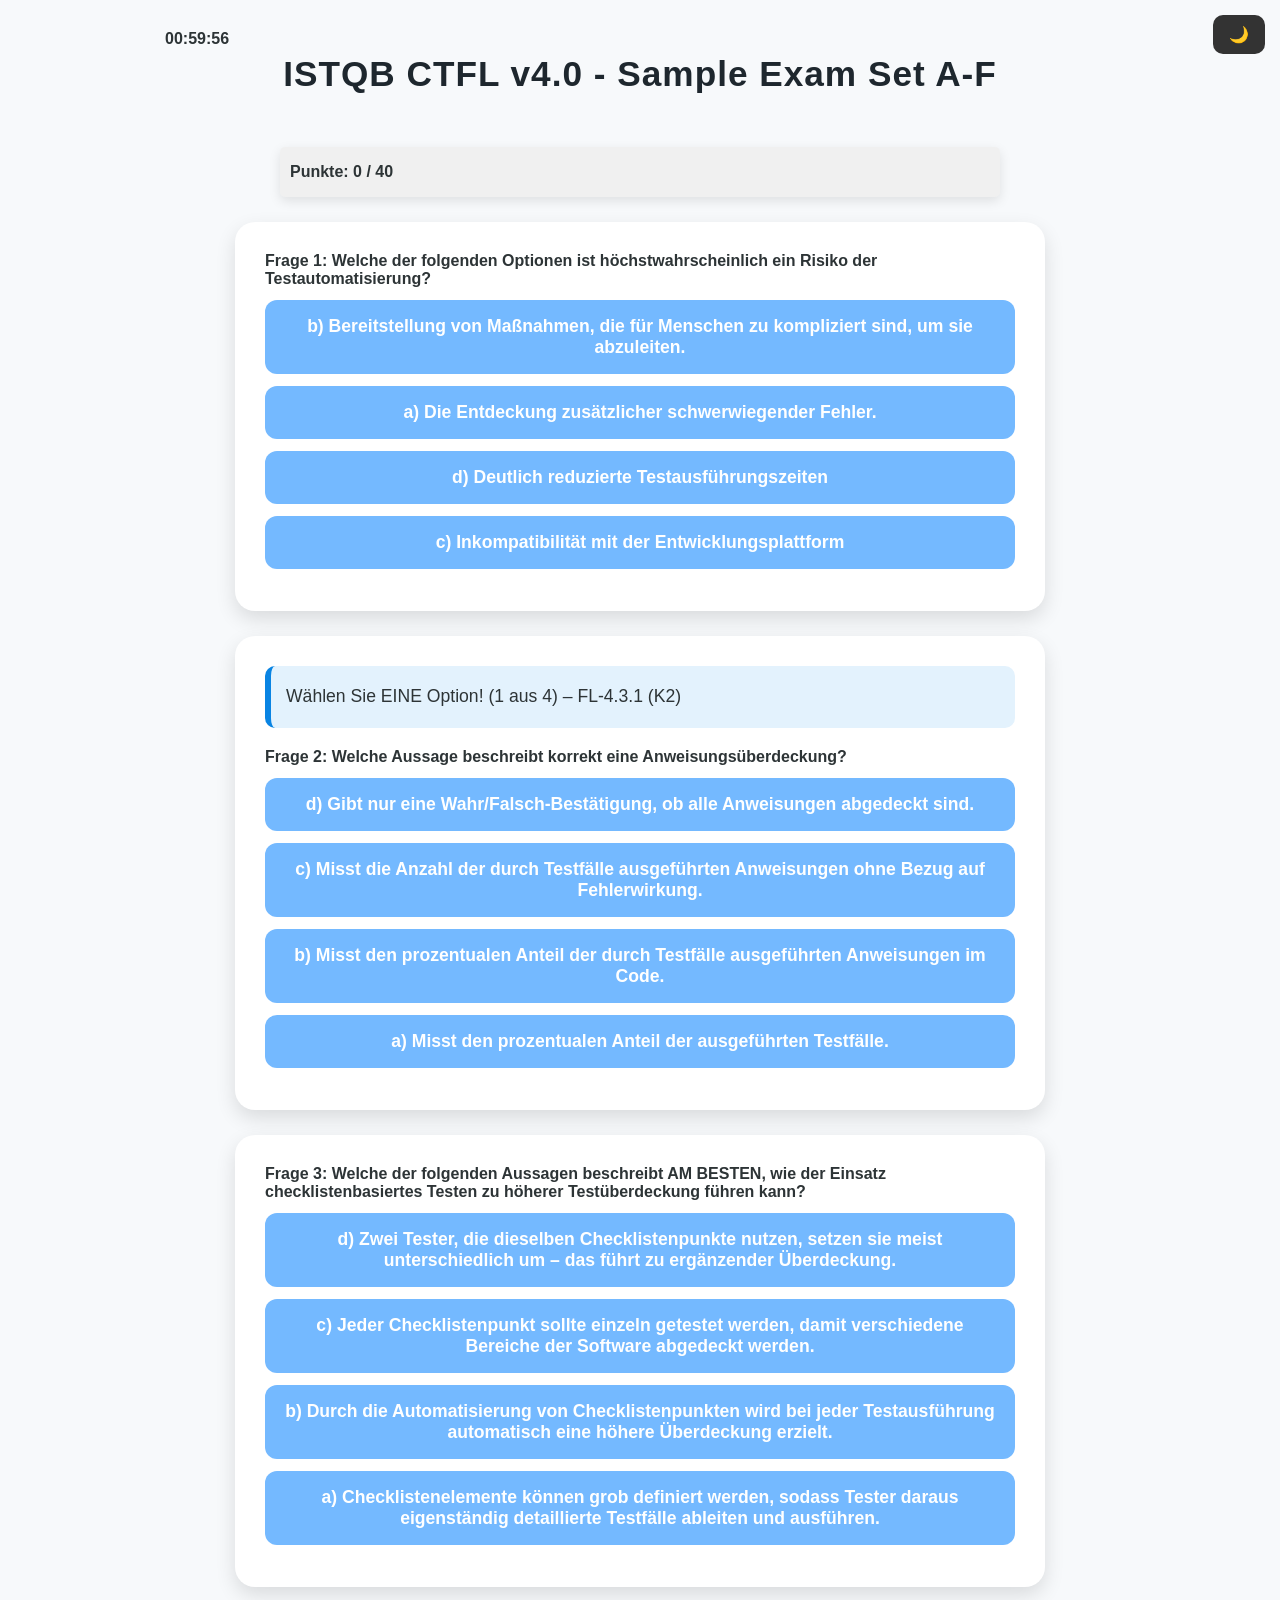
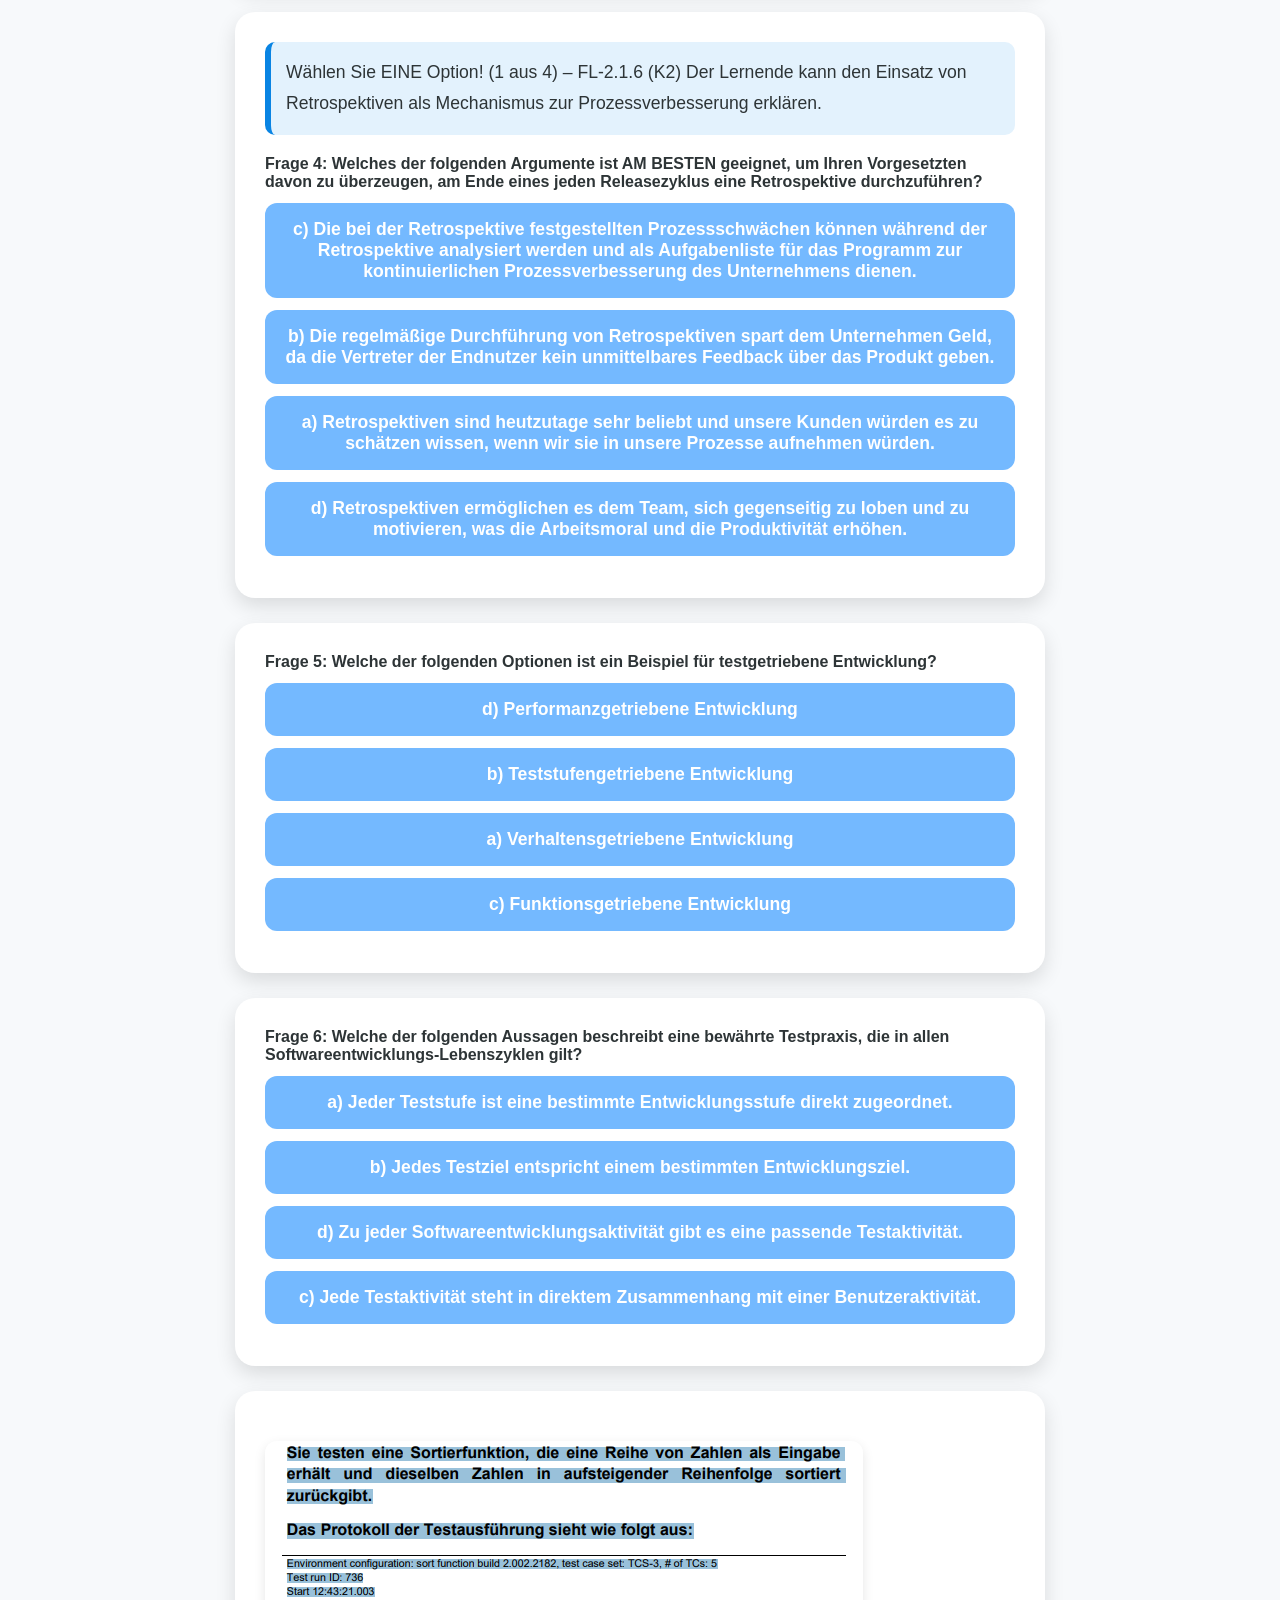
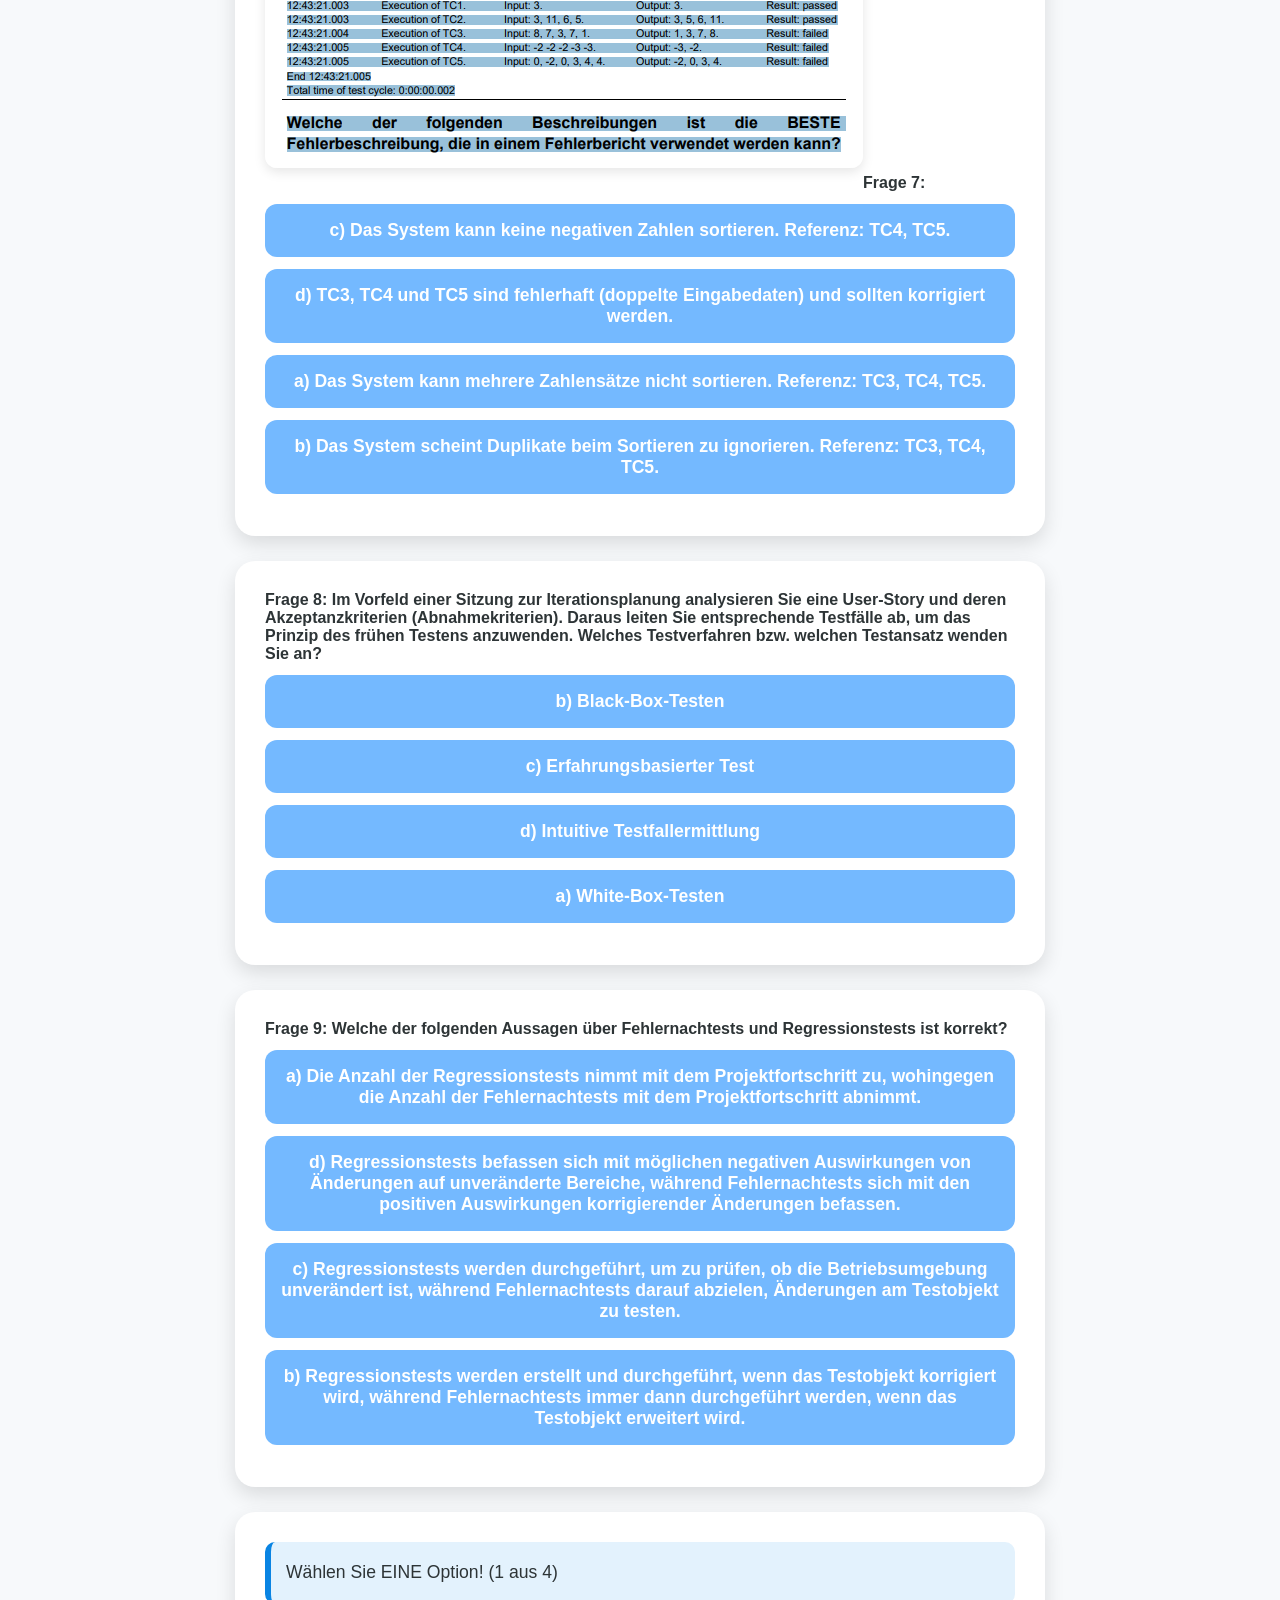
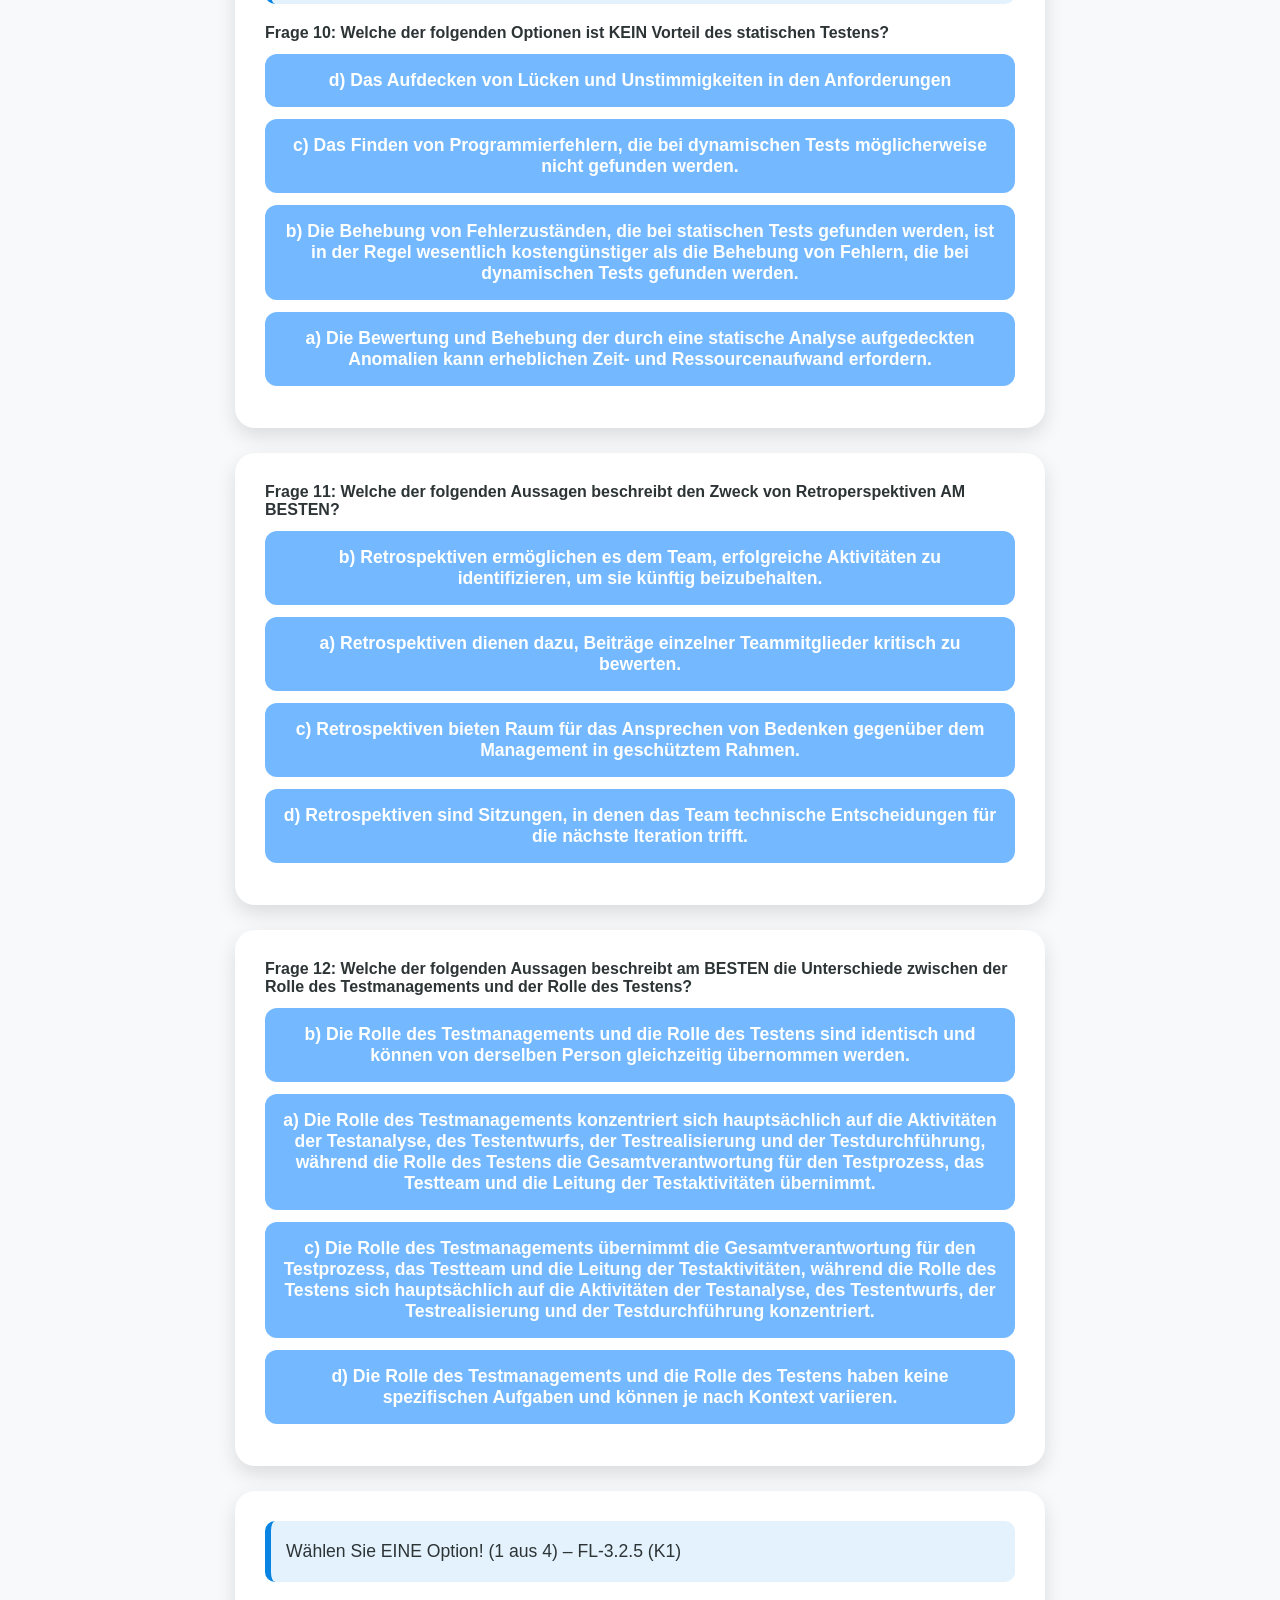
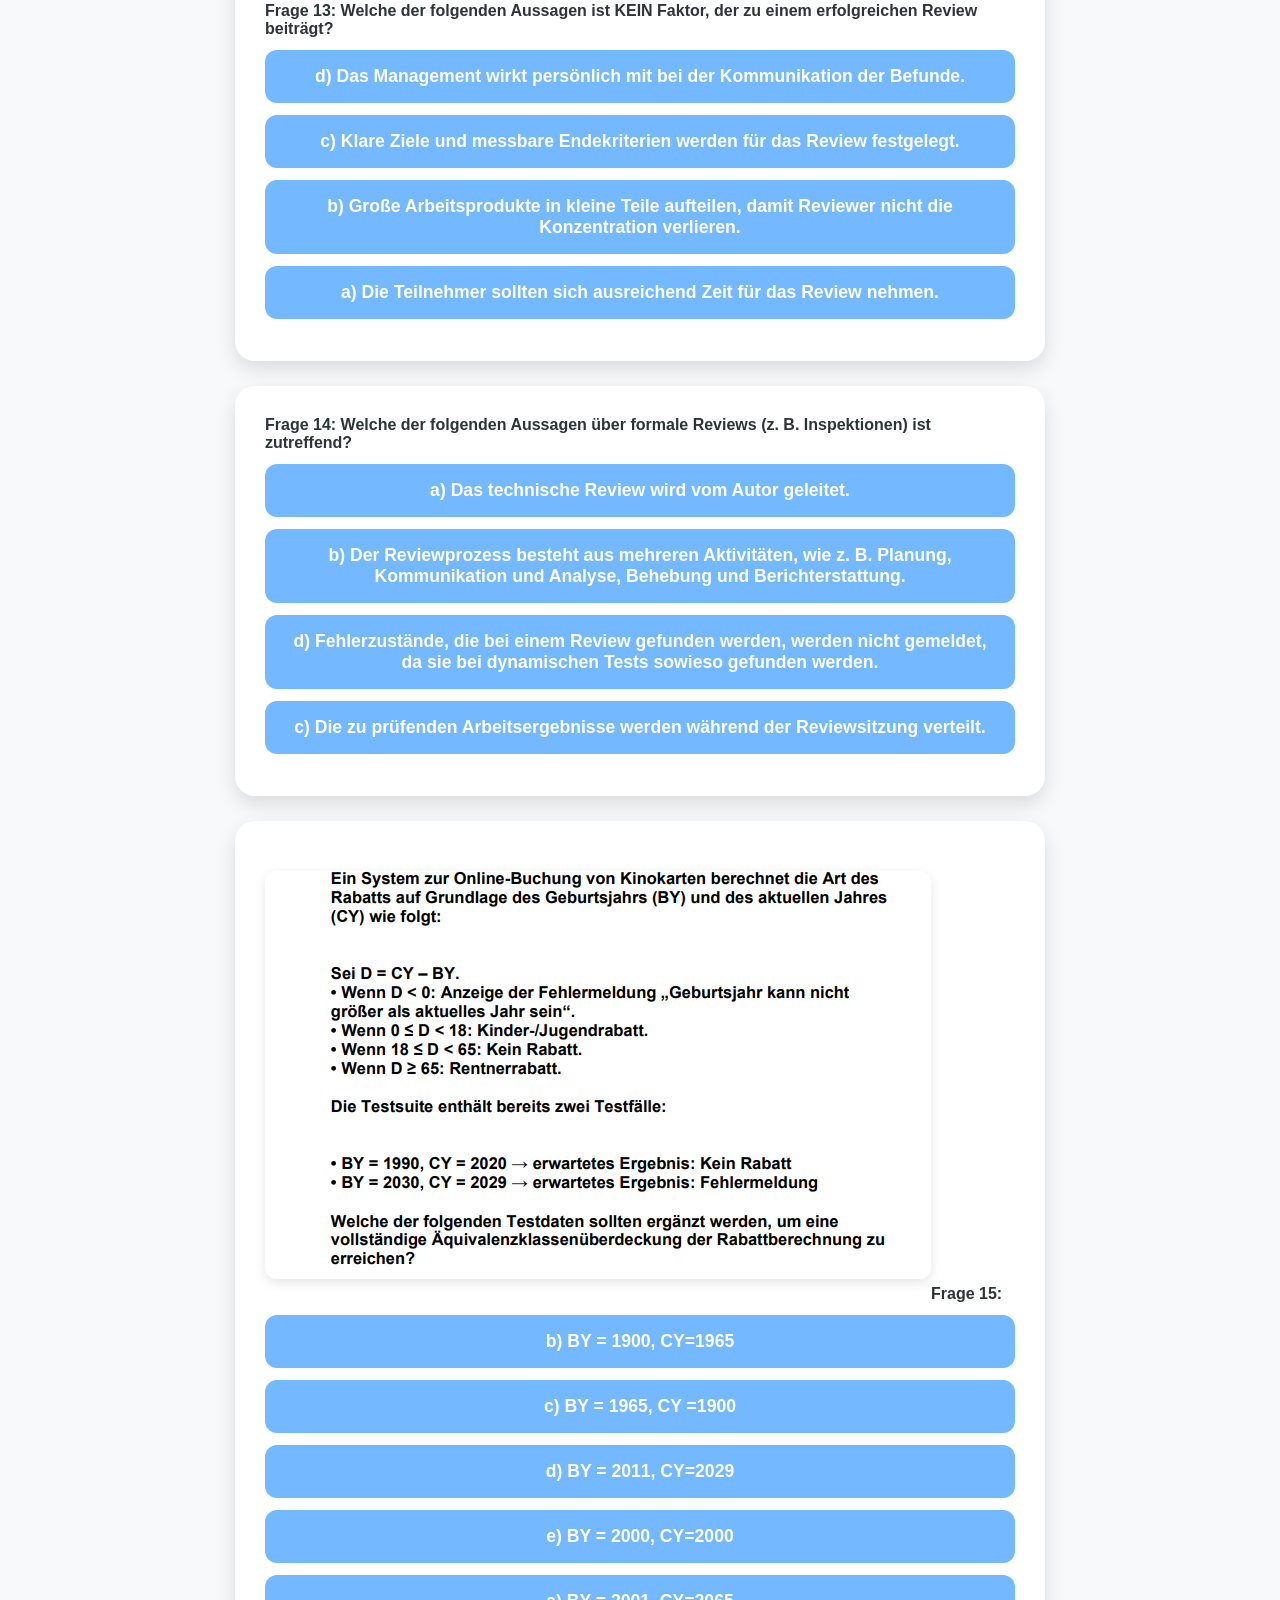
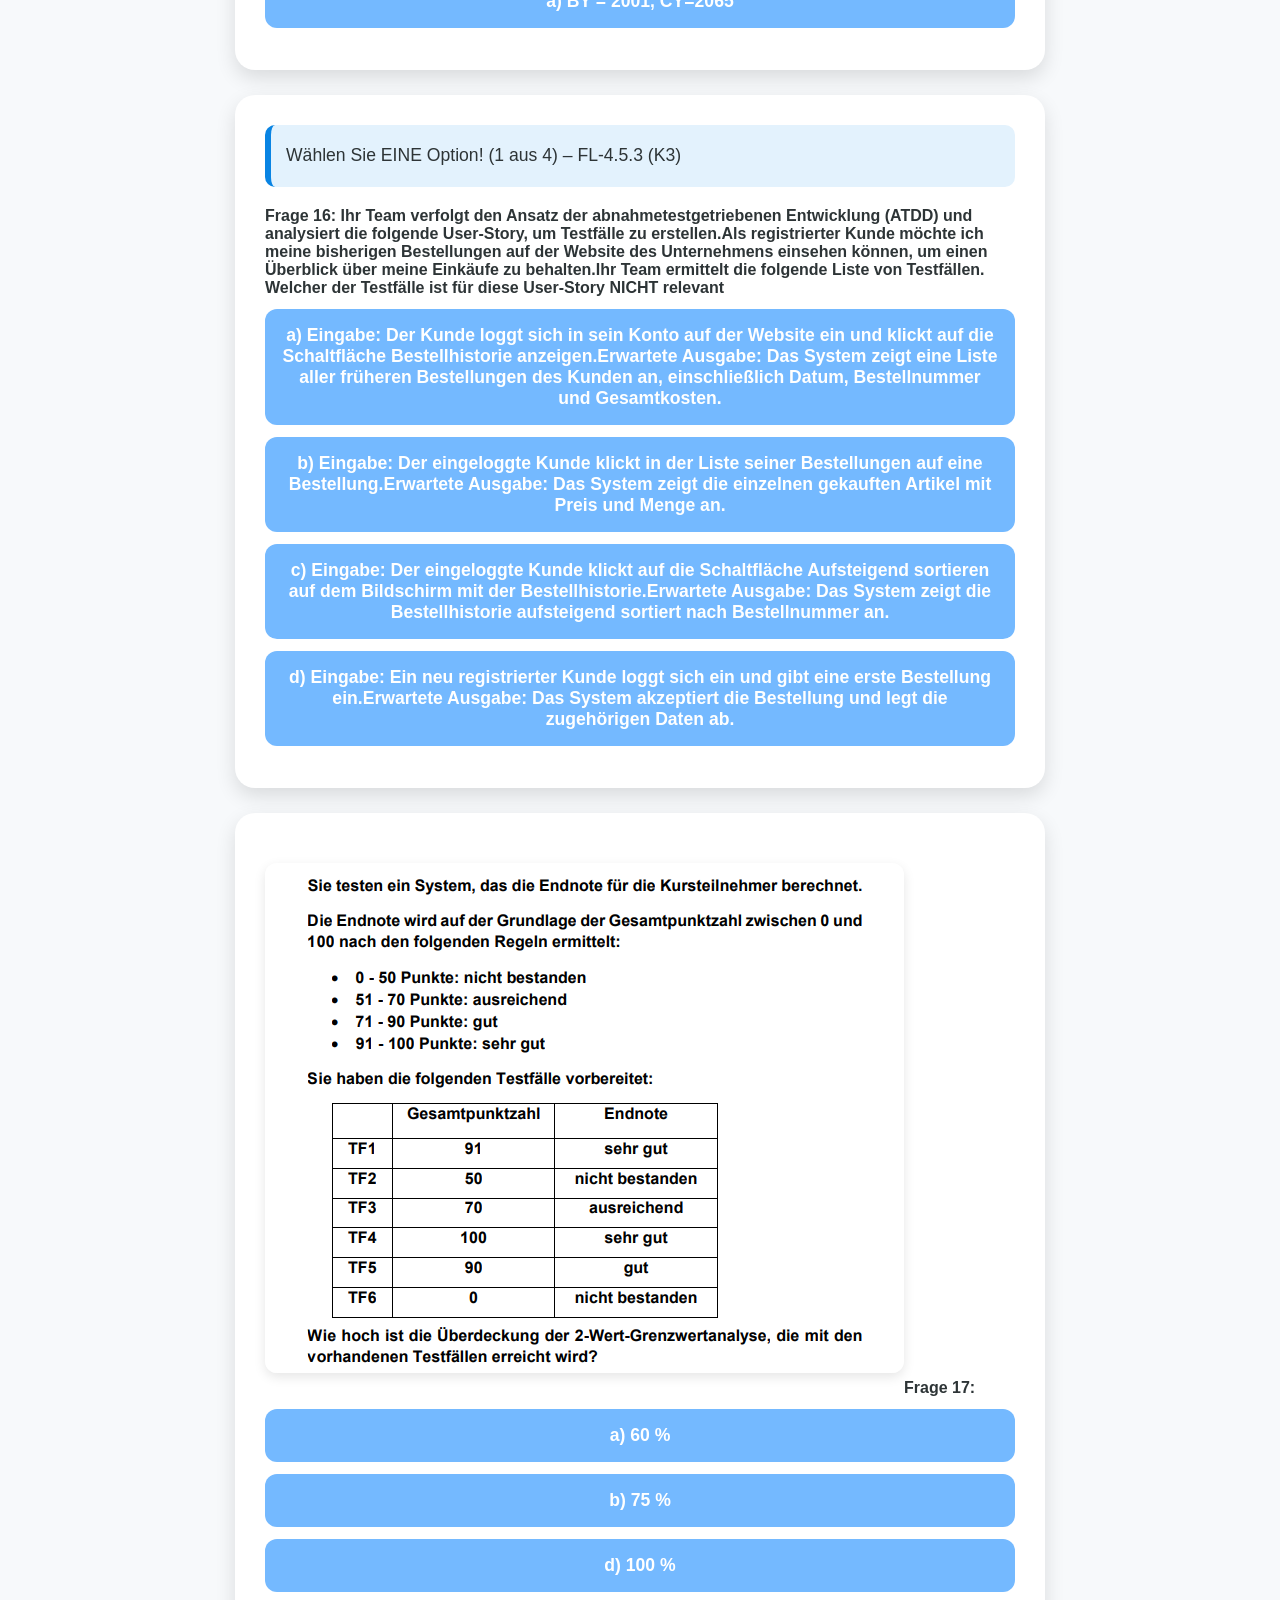
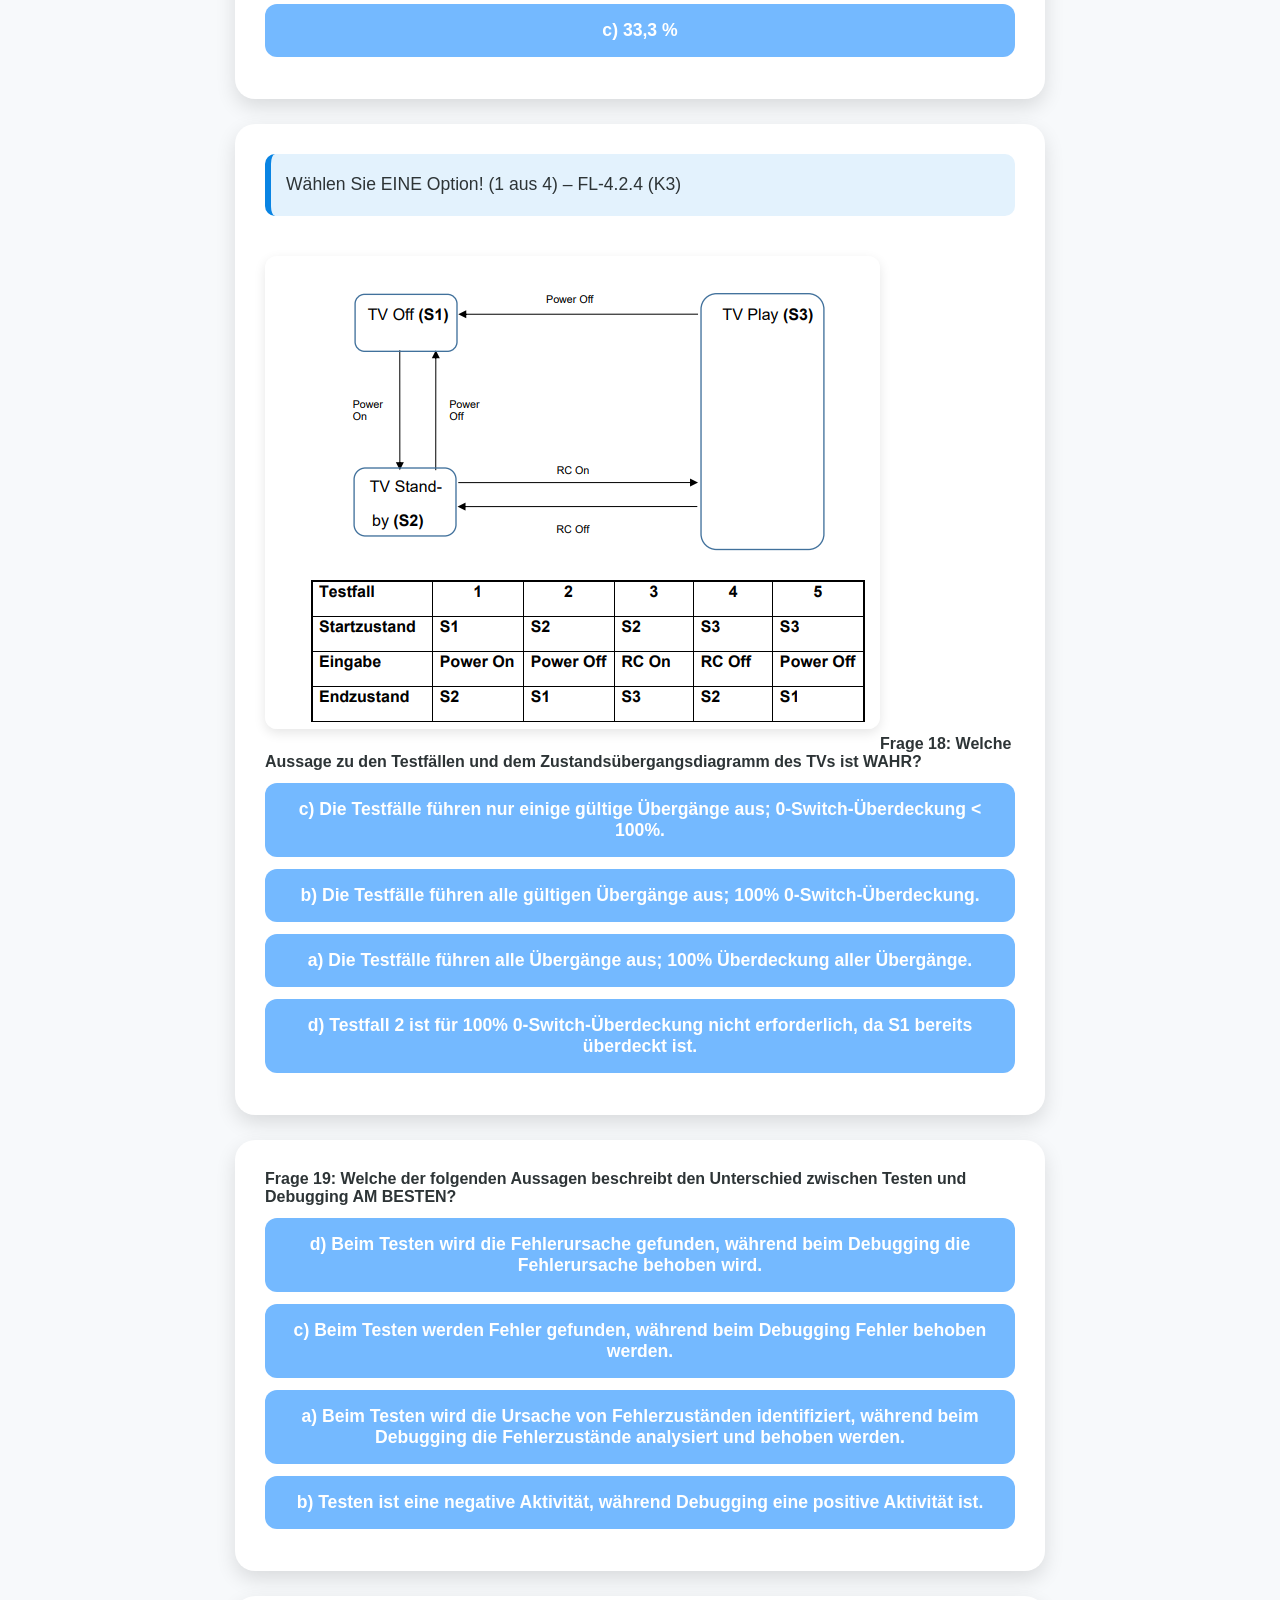
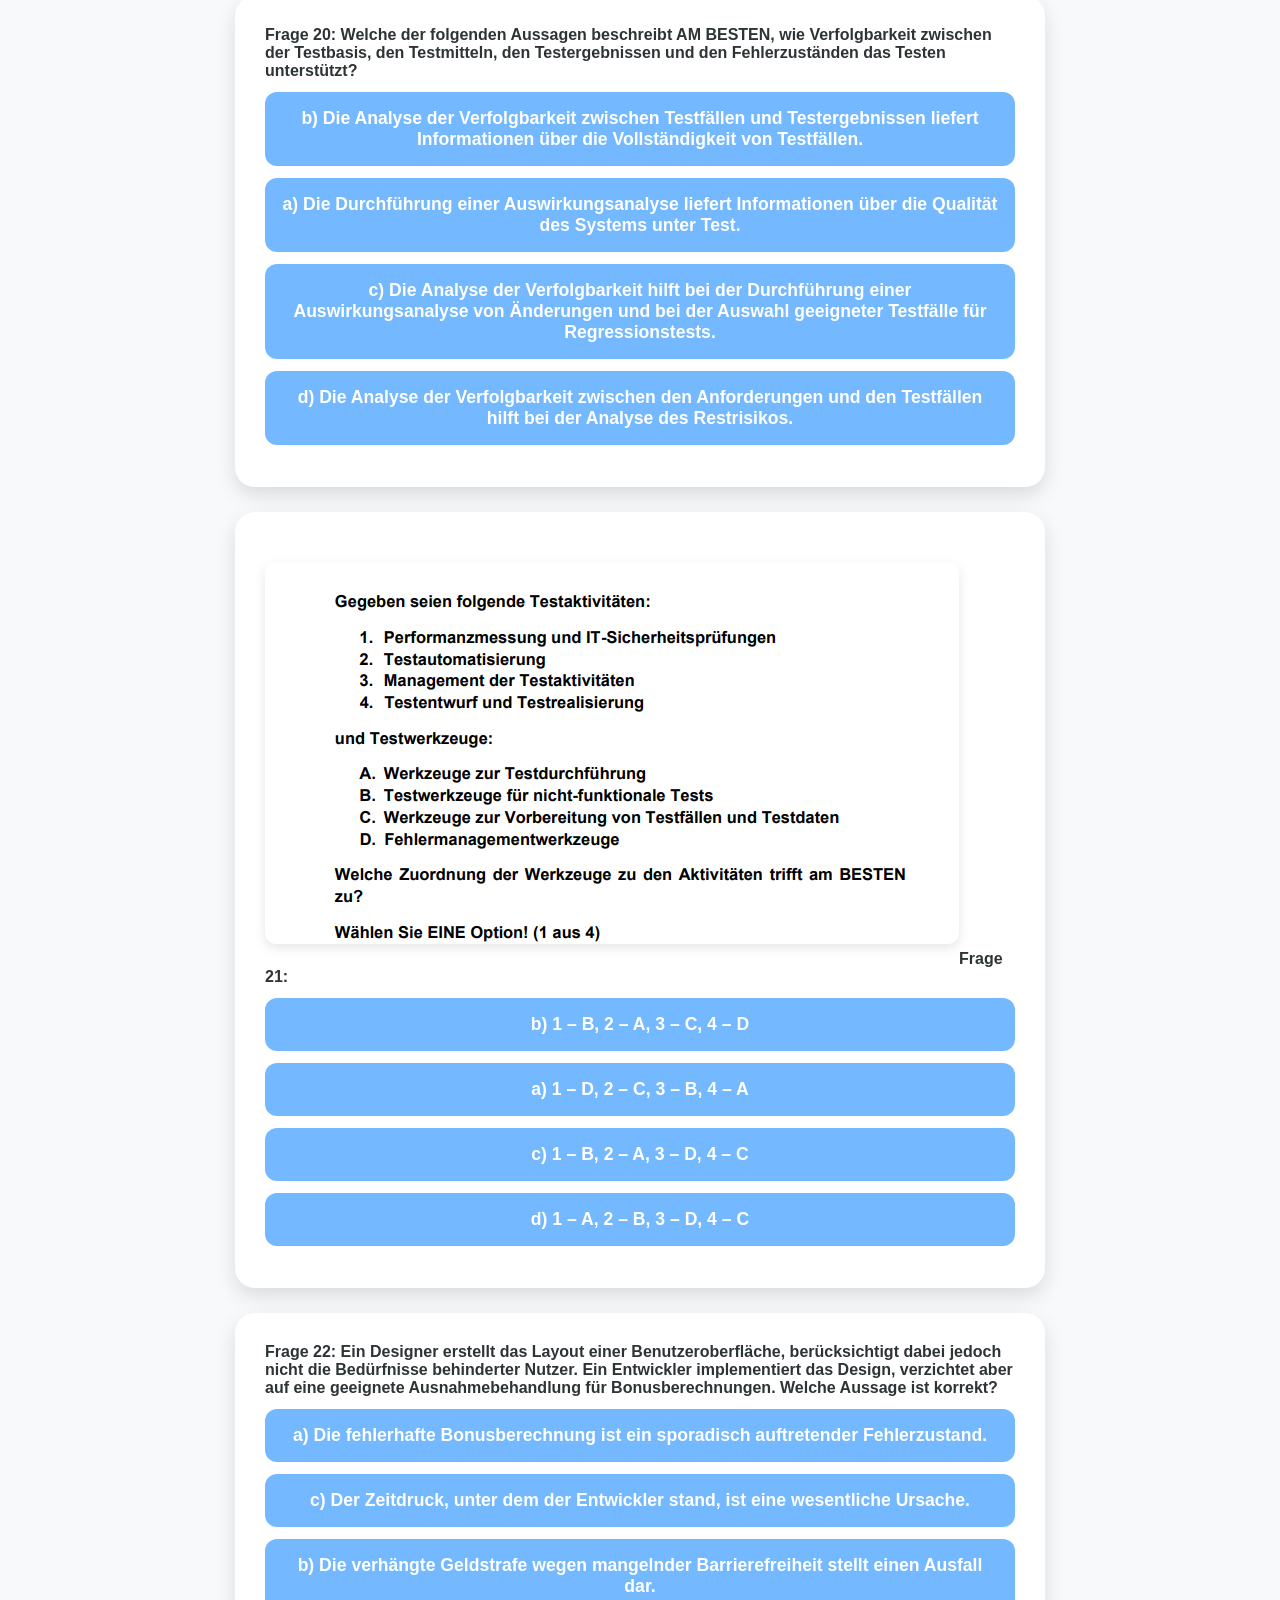
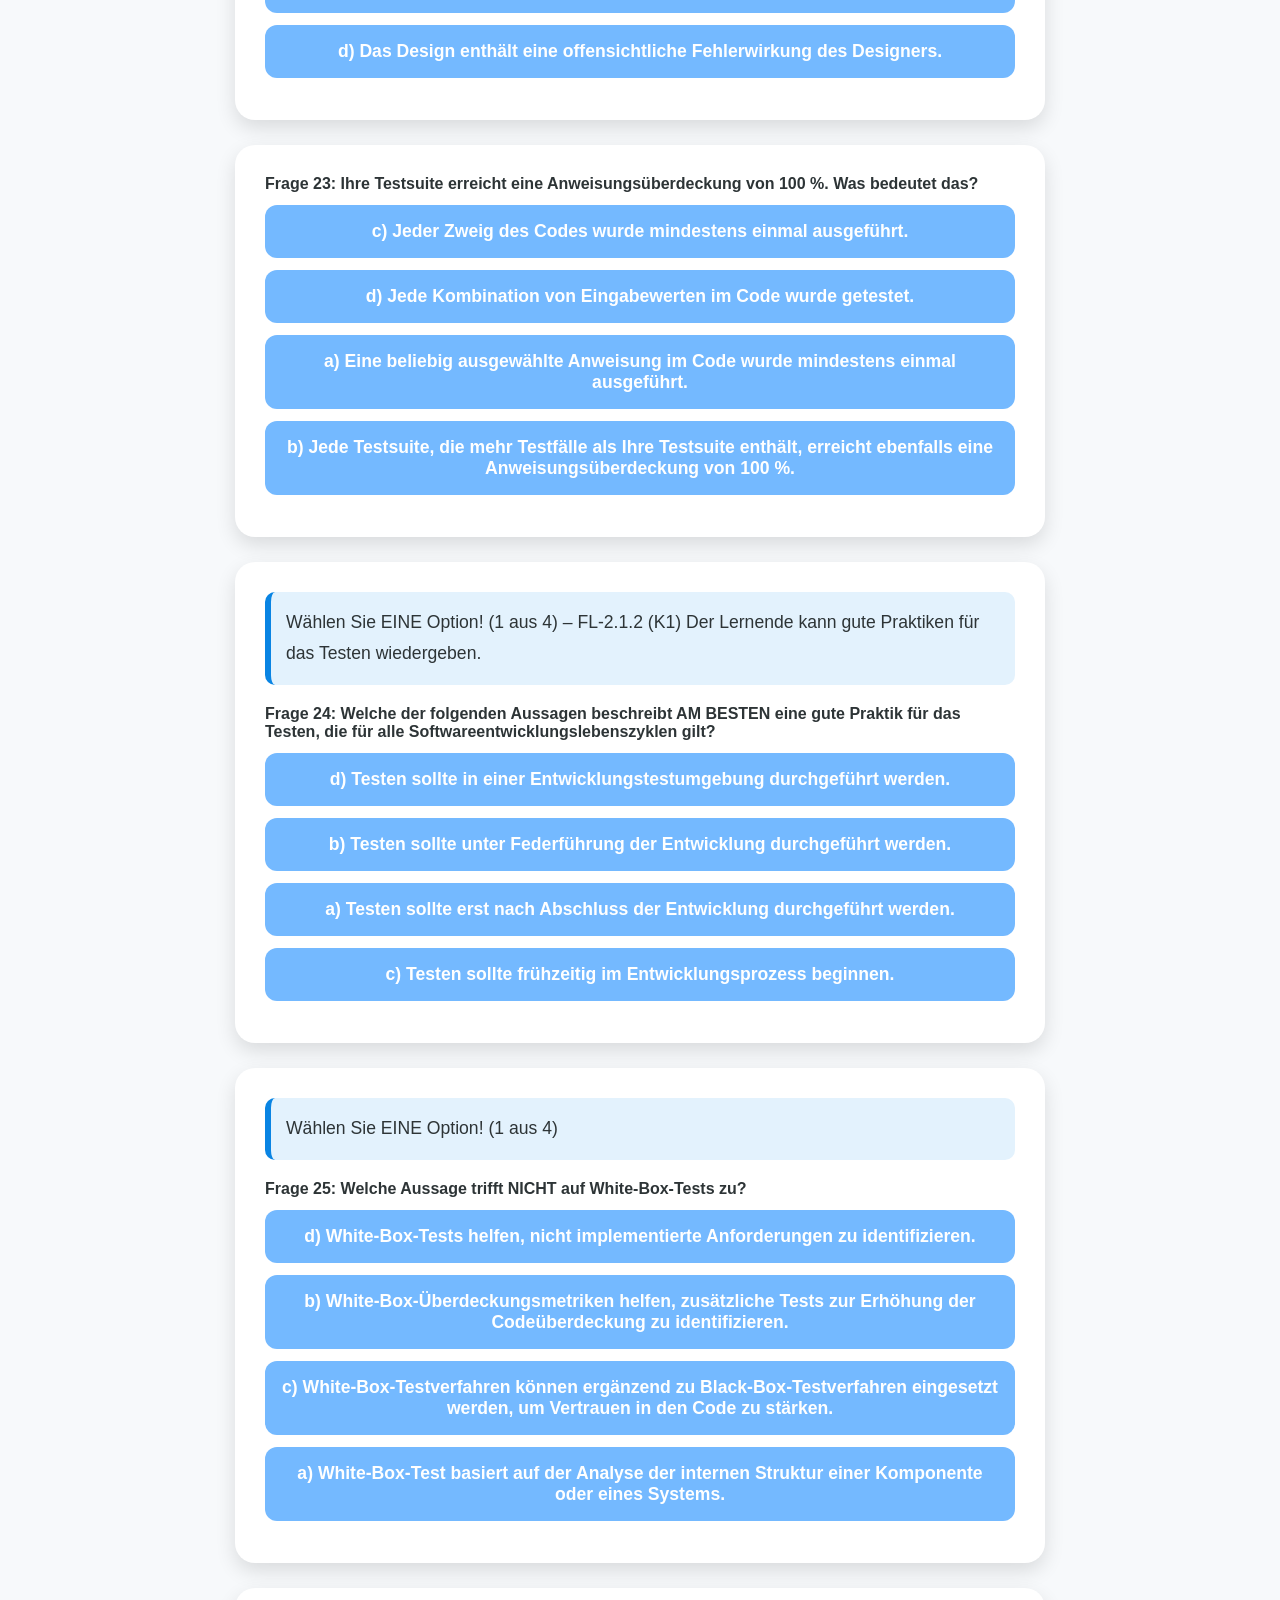
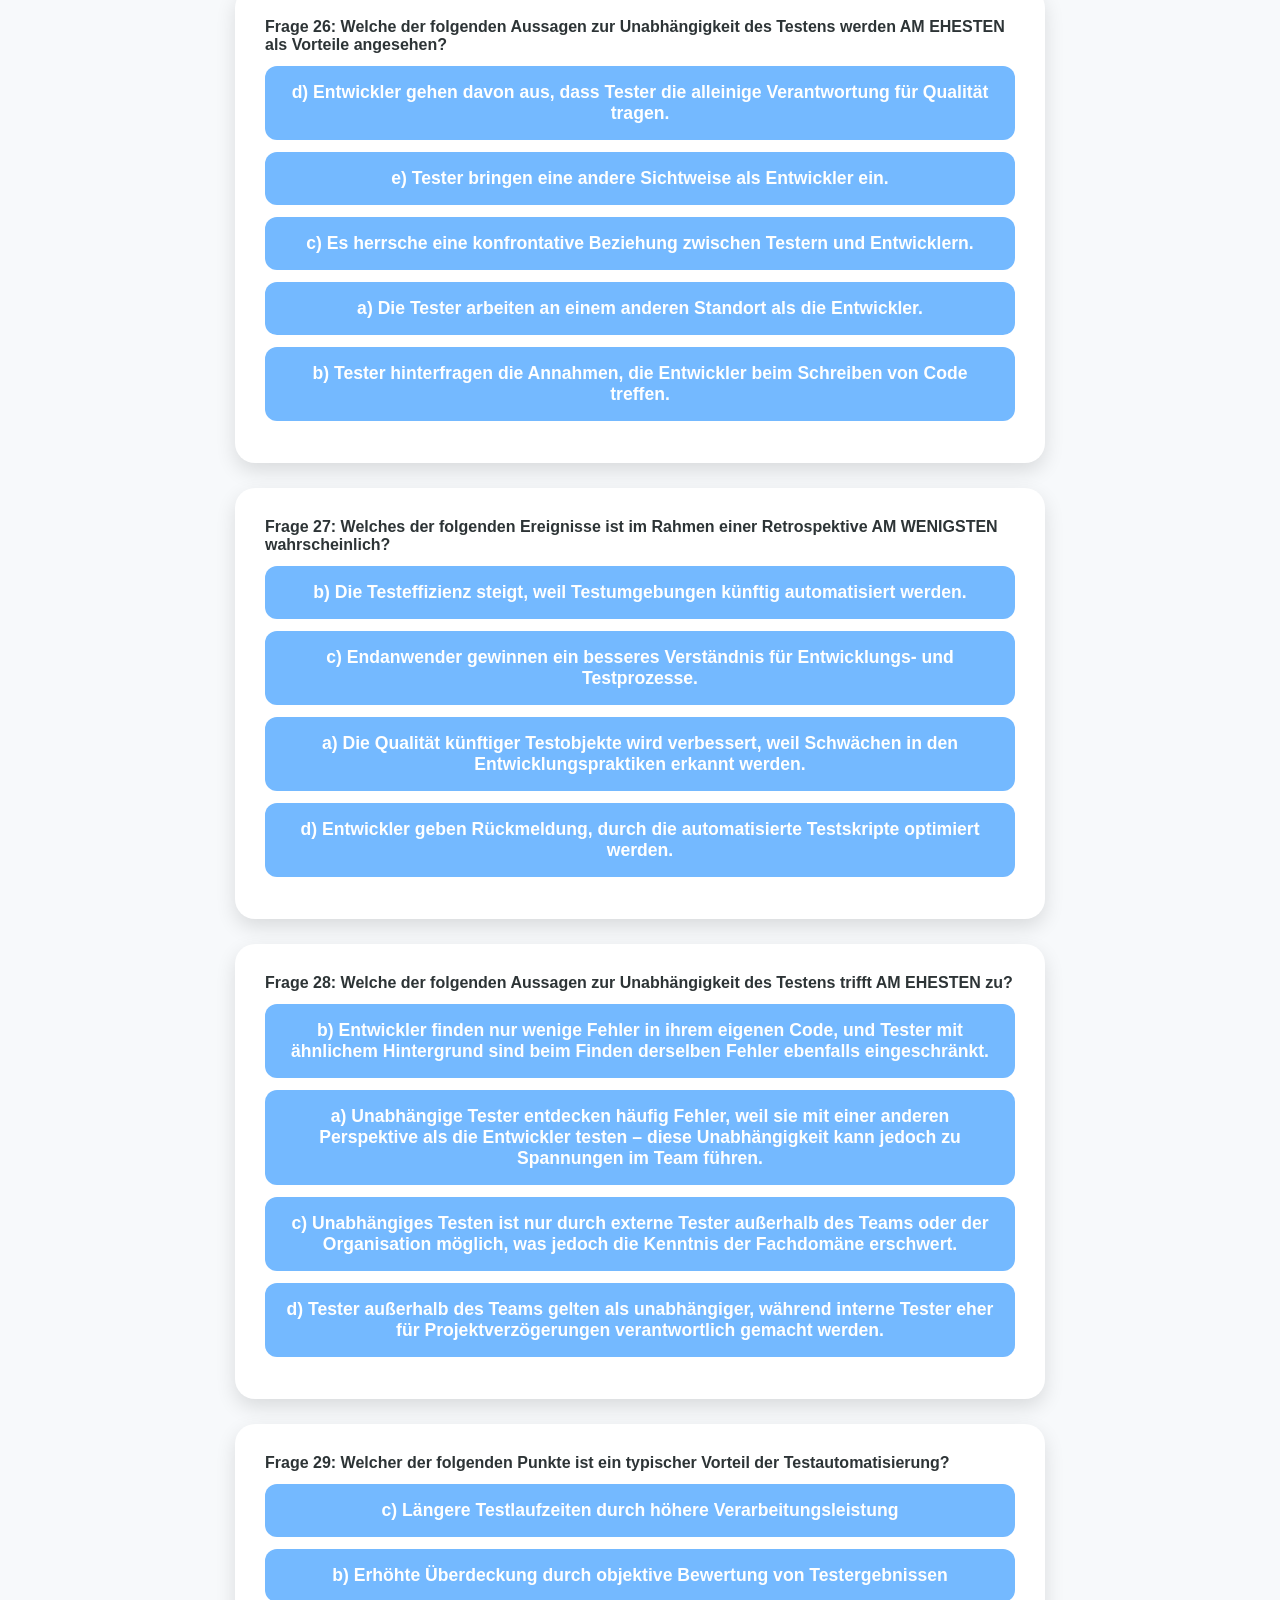
==== index.html @ b947a2bc "fix + timer timer  + image fix" ====
<!DOCTYPE html>
<html lang="de">
<head>
  <meta charset="UTF-8">
  <meta name="viewport" content="width=device-width, initial-scale=1.0">
  <title>ISTQB Quiz</title>
  <link rel="stylesheet" href="style.css">
</head>
<body>
  <button id="darkToggle">🌙</button>
  <h1>ISTQB CTFL v4.0 - Sample Exam Set A-F</h1>
  
  <div id="quiz"></div>

  <script src="data.js"></script>
  <script src="script.js"></script>


</body>
</html>
---- style.css ----
body {
    font-family: 'Segoe UI', Tahoma, Geneva, Verdana, sans-serif;
    margin: 0;
    padding: 0;
    background-color: #f7f9fb;
    color: #2d3436;
}

h1 {
    text-align: center;
    padding: 30px 10px;
    color: #1e272e;
    font-size: 2.2em;
    letter-spacing: 1px;
}

#scoreDisplay {
    width: 90%;
    max-width: 700px;
    margin: 20px auto;
    background-color: #dfe6e9;
    border-radius: 30px;
    height: 30px;
    font-weight: bold;
    display: flex;
    align-items: center;
    padding: 0 15px;
    box-shadow: 0 4px 12px rgba(0,0,0,0.1);
}

#scoreBar {
    height: 100%;
    background-color: #0984e3;
    width: 0%;
    transition: width 0.5s ease;
}

.question {
    background-color: #ffffff;
    padding: 30px;
    margin: 25px auto;
    max-width: 750px;
    border-radius: 20px;
    box-shadow: 0 8px 20px rgba(0,0,0,0.12);
    transition: transform 0.2s, box-shadow 0.2s;
}

.question:hover {
    transform: translateY(-6px);
    box-shadow: 0 12px 25px rgba(0,0,0,0.15);
}

.description {
    font-size: 1.1em;
    color: #2d3436;
    margin-bottom: 20px;
    padding: 15px;
    background-color: #e3f2fd;
    border-left: 6px solid #0984e3;
    border-radius: 10px;
    line-height: 1.8;
}

.answers button {
    display: block;
    width: 100%;
    margin: 12px 0;
    padding: 16px;
    border: none;
    border-radius: 12px;
    cursor: pointer;
    background-color: #74b9ff;
    color: #ffffff;
    font-size: 1.1em;
    font-weight: 600;
    transition: background 0.3s, transform 0.2s, box-shadow 0.2s;
}

.answers button:hover:not(:disabled) {
    background-color: #0984e3;
    transform: scale(1.05);
    box-shadow: 0 6px 12px rgba(0,0,0,0.15);
}

.answers button.correct {
    background-color: #00b894;
    color: white;
}

.answers button.wrong {
    background-color: #d63031;
    color: white;
}

.answers button:disabled {
    cursor: not-allowed;
    opacity: 0.9;
}

.question img {
    max-width: 100%;
    margin: 20px 0;
    border-radius: 12px;
    box-shadow: 0 4px 12px rgba(0,0,0,0.1);
}

@media (max-width: 500px) {
    .question {
        padding: 20px;
    }
    .answers button {
        padding: 14px;
        font-size: 1em;
    }
    h1 {
        font-size: 1.8em;
        padding: 20px 10px;
    }
}


/* script.css oder im style-Tag */
#scoreDisplay {
  position: sticky;   /* bleibt sichtbar beim Scrollen */
  top: 20px;          /* Abstand vom oberen Rand */
  left: 20px;         /* Abstand vom linken Rand */
  background-color: #f0f0f0; /* optional für bessere Sichtbarkeit */
  padding: 10px;
  border-radius: 5px;
  font-weight: bold;
  z-index: 1000;      /* damit es über anderen Inhalten bleibt */
}


/* dein bisheriges CSS bleibt hier */

/* Darkmode Styles */
body.dark {
  background-color: #121212;
  color: #f1f1f1;
}

body.dark h1 {
  color: #ffffff;
}

body.dark .question {
  background-color: #1e1e1e;
  color: #e0e0e0;
  box-shadow: 0 8px 20px rgba(0,0,0,0.5);
}

body.dark .description {
  background-color: #2c2c2c;
  border-left: 6px solid #74b9ff;
  color: #dcdcdc;
}

body.dark .answers button {
  background-color: #333;
  color: #f1f1f1;
}

body.dark .answers button:hover:not(:disabled) {
  background-color: #0984e3;
}

body.dark #scoreDisplay {
  background-color: #2c2c2c;
  color: #ffffff;
}

/* Toggle-Button */
#darkToggle {
  position: fixed;
  top: 15px;
  right: 15px;
  padding: 10px 16px;
  border: none;
  border-radius: 10px;
  cursor: pointer;
  background: #333;
  color: #fff;
  z-index: 1100;
  font-size: 1em;
}
/* Buttons im Normalmodus */
.answers button.correct {
  background-color: #00b894;
  color: white;
}

.answers button.wrong {
  background-color: #d63031;
  color: white;
}

/* Buttons im Darkmode - gleiche Farben, aber klarer sichtbar */
body.dark .answers button.correct {
  background-color: #00e676; /* helleres Grün */
  color: #121212;
  font-weight: bold;
}

body.dark .answers button.wrong {
  background-color: #ff5252; /* helleres Rot */
  color: #121212;
  font-weight: bold;
}
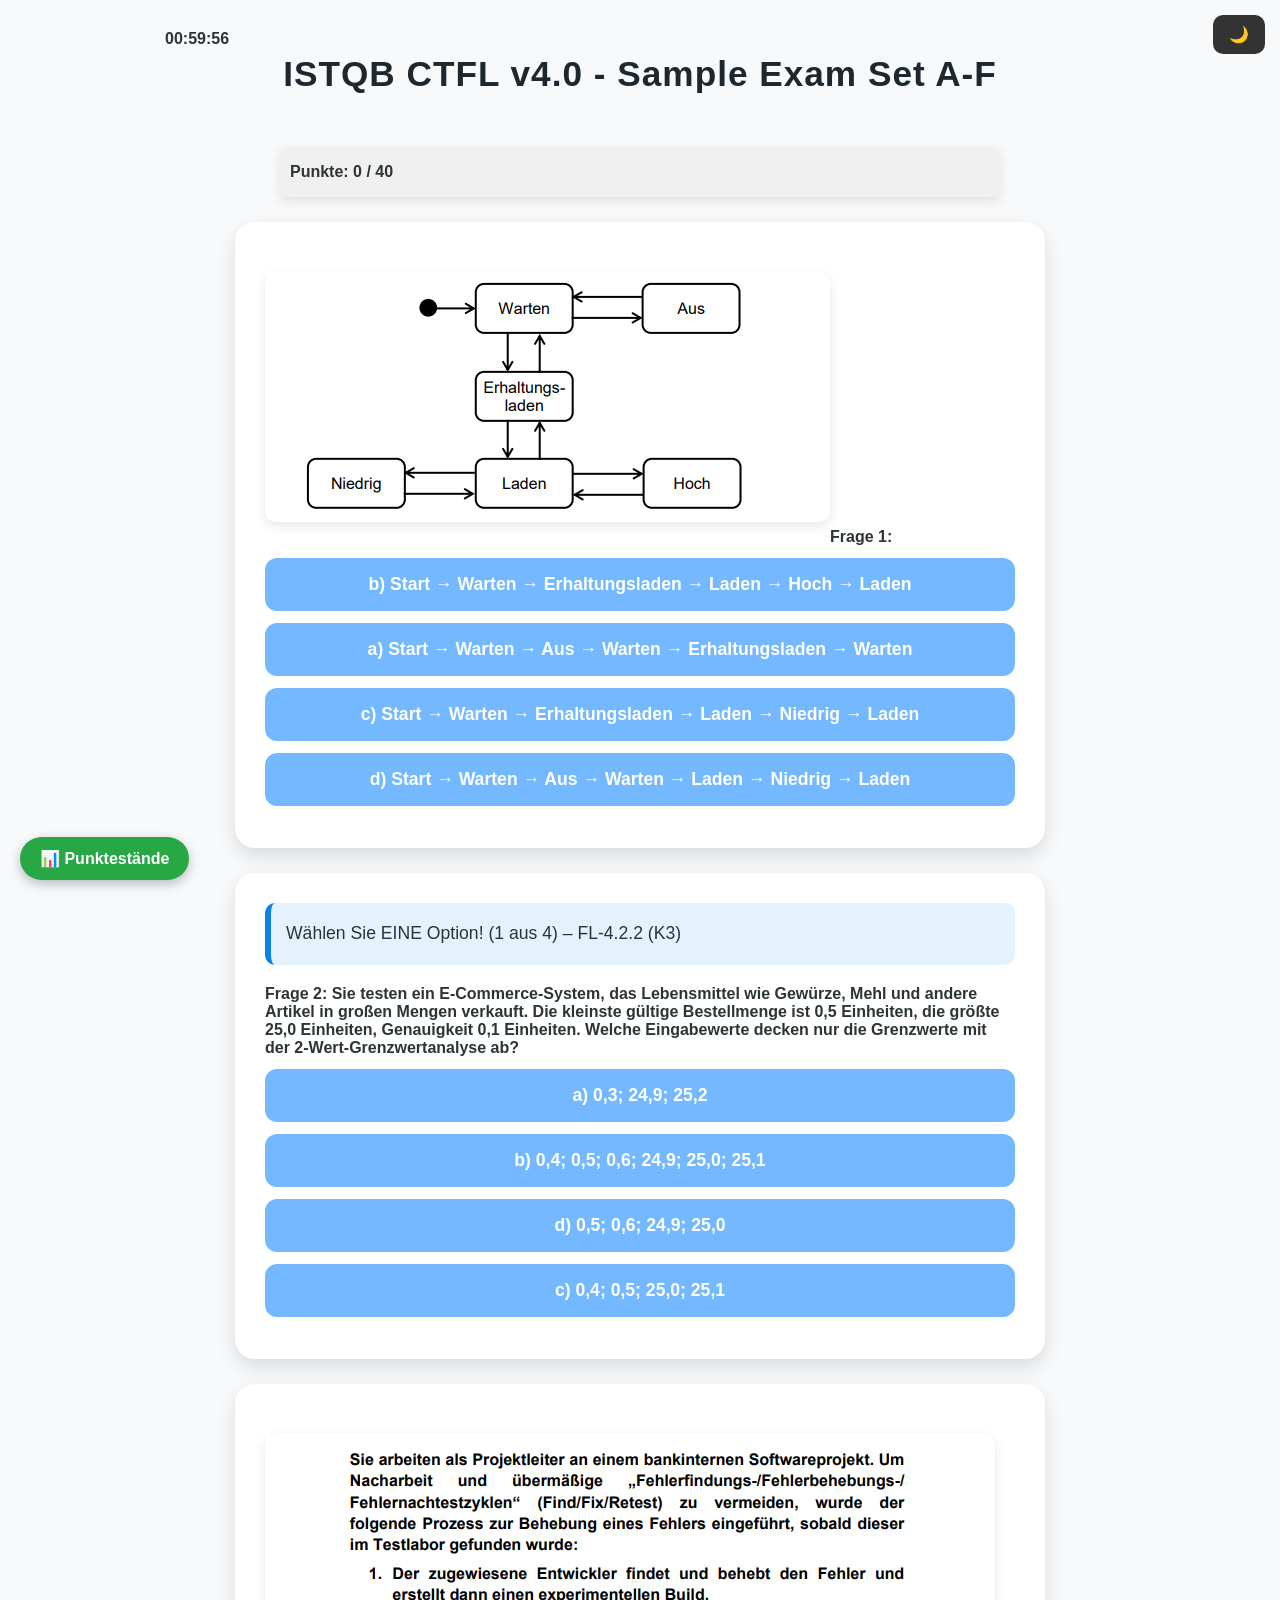
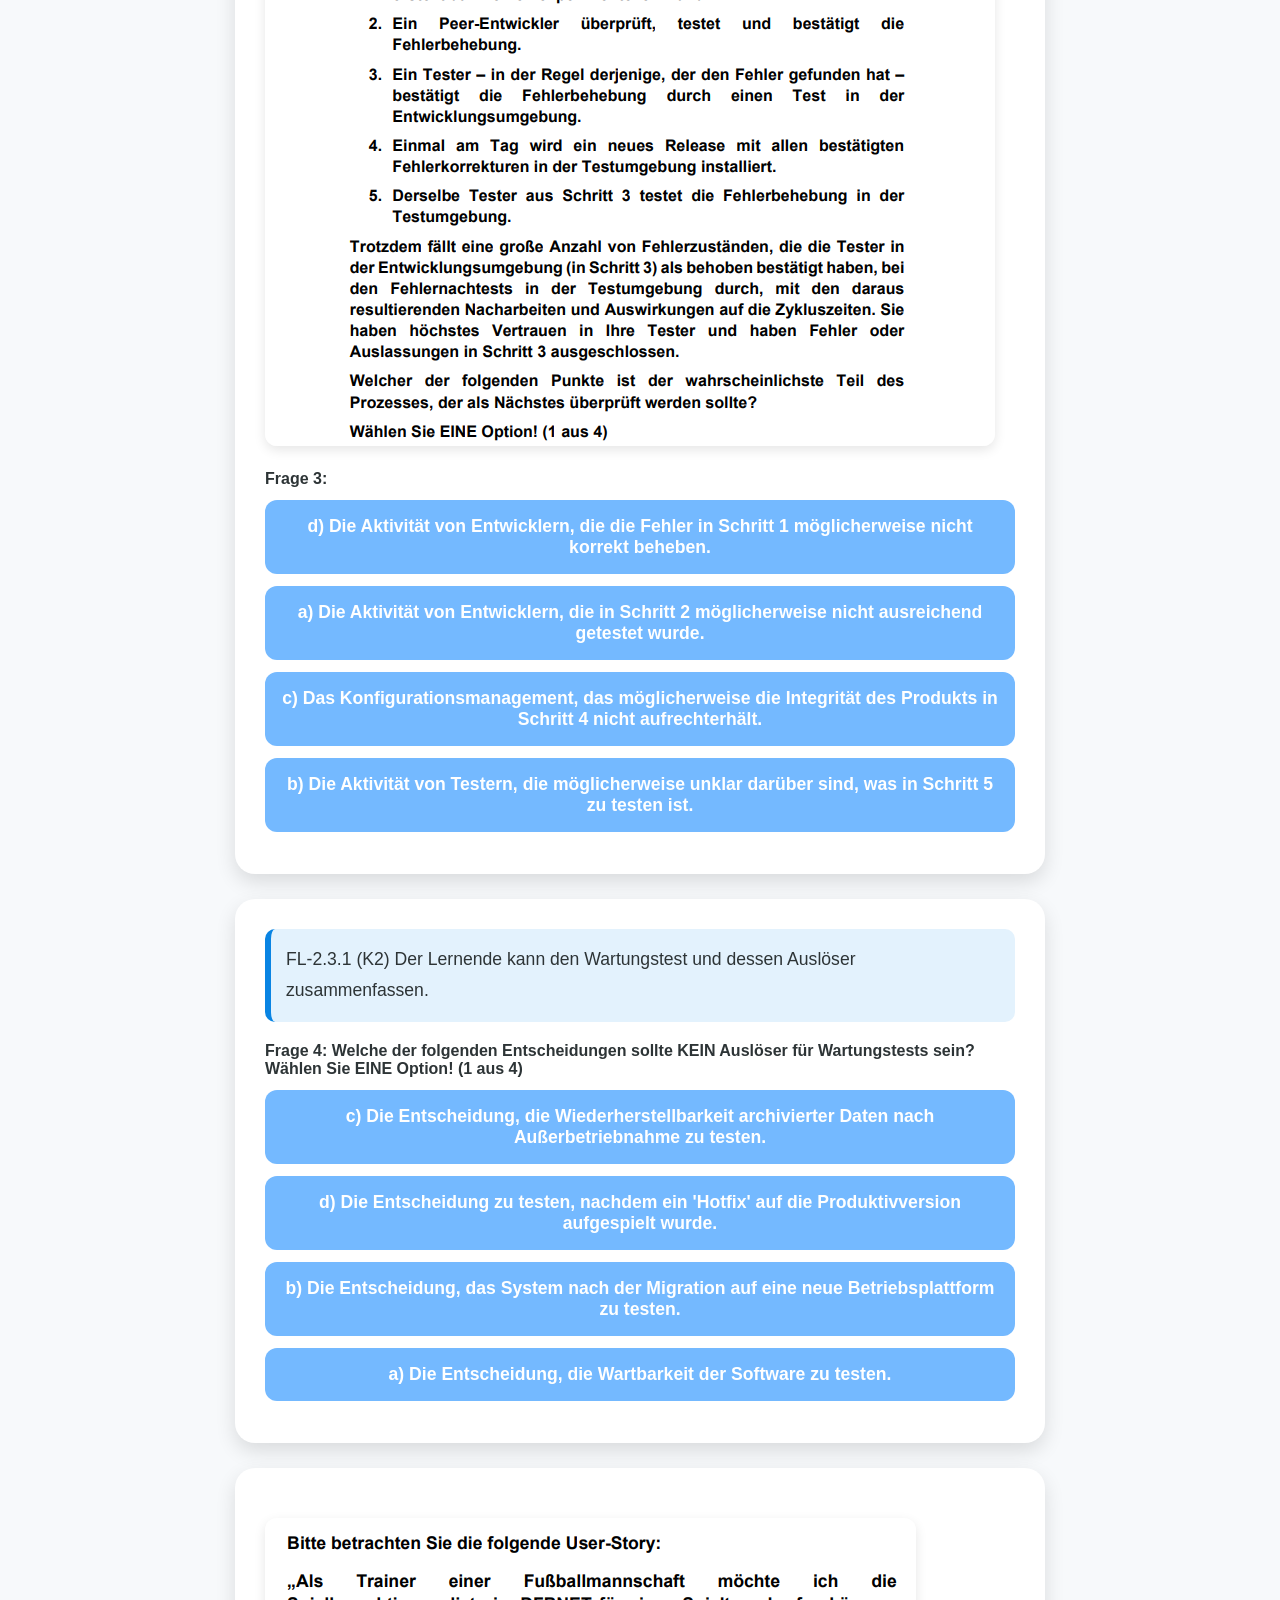
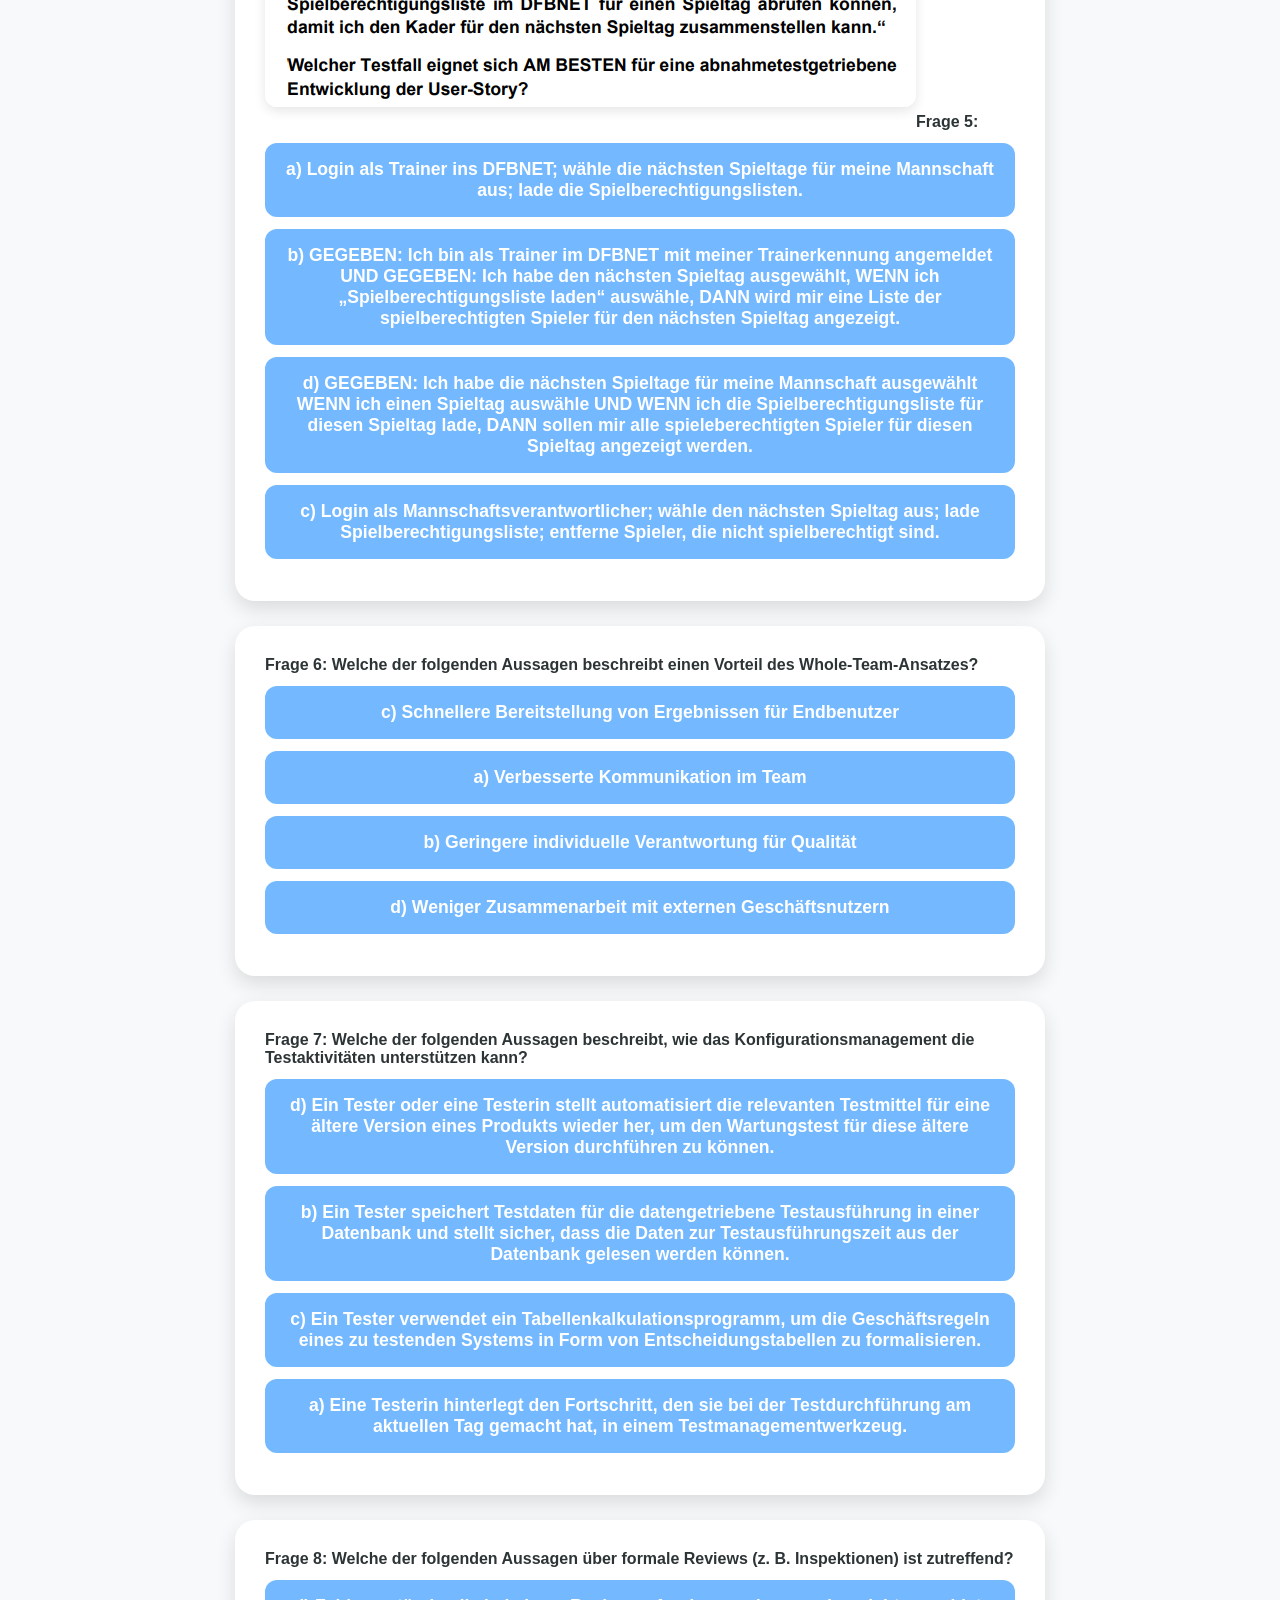
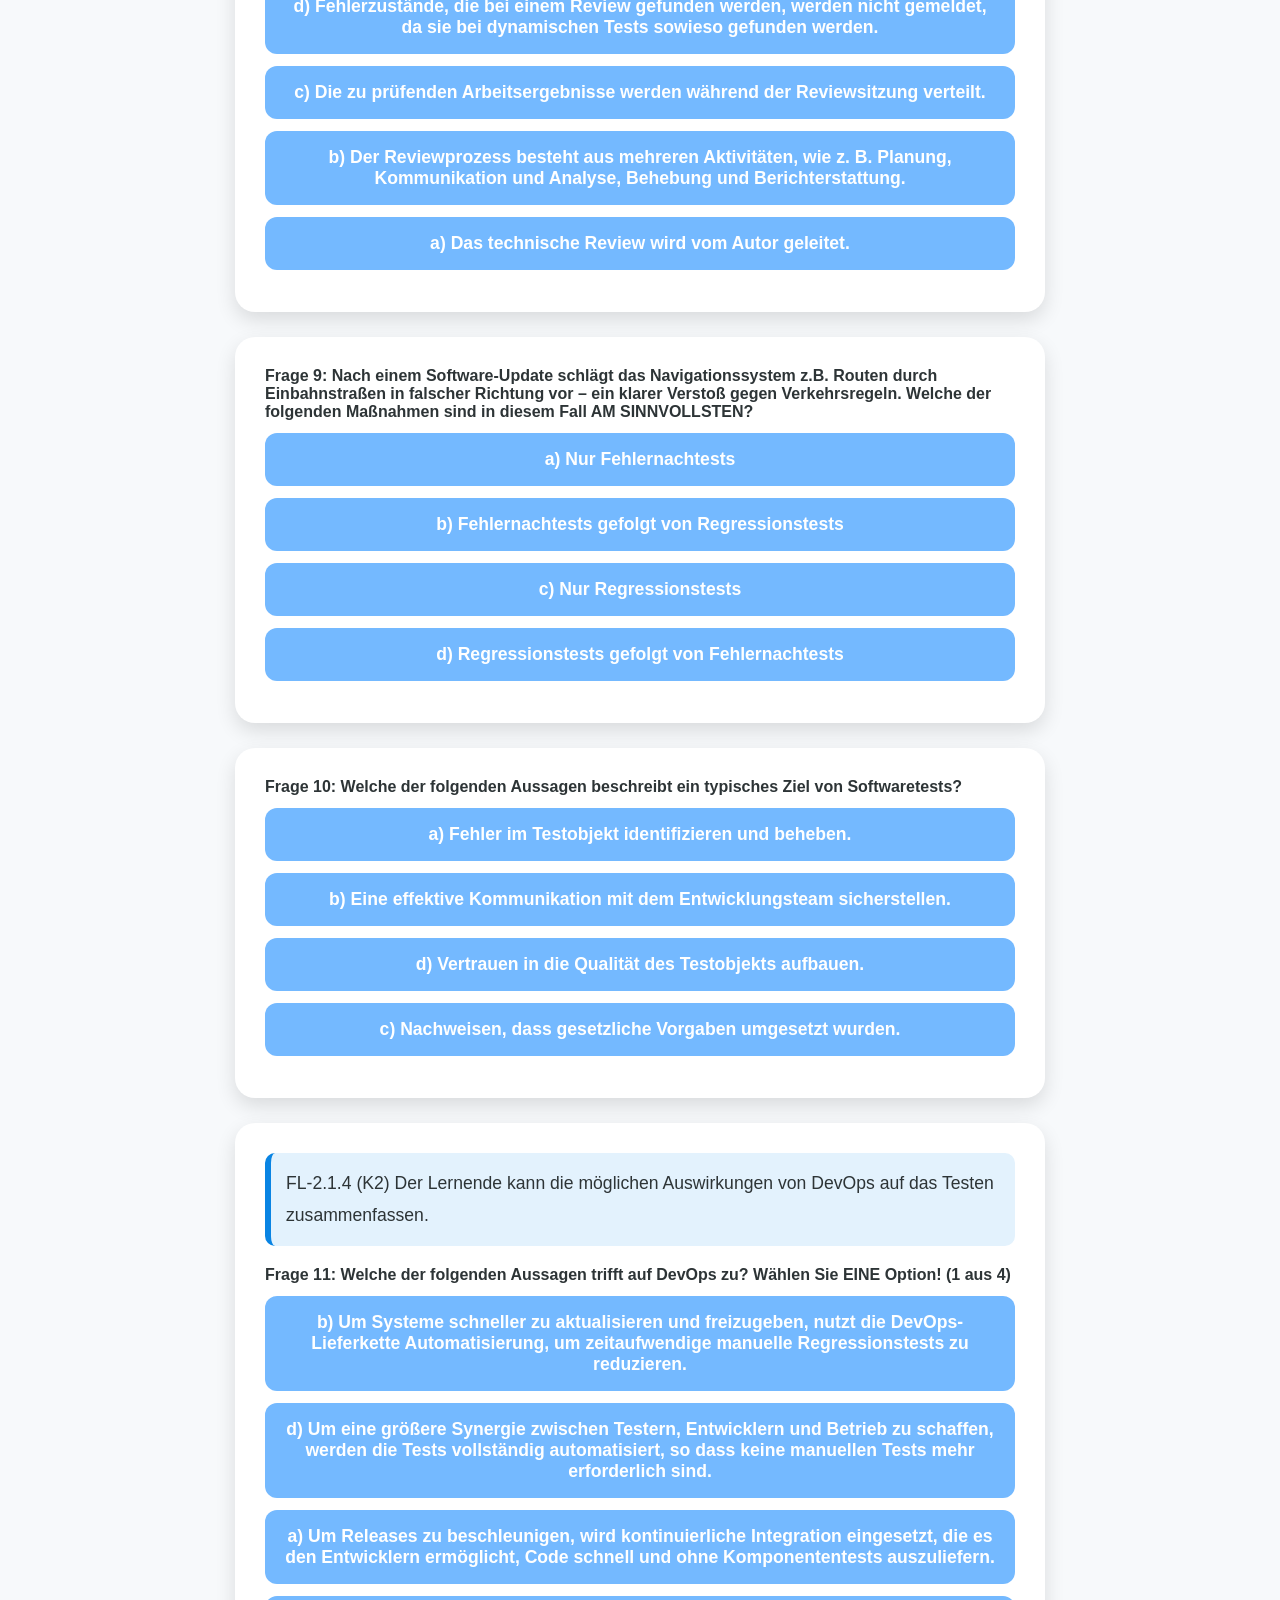
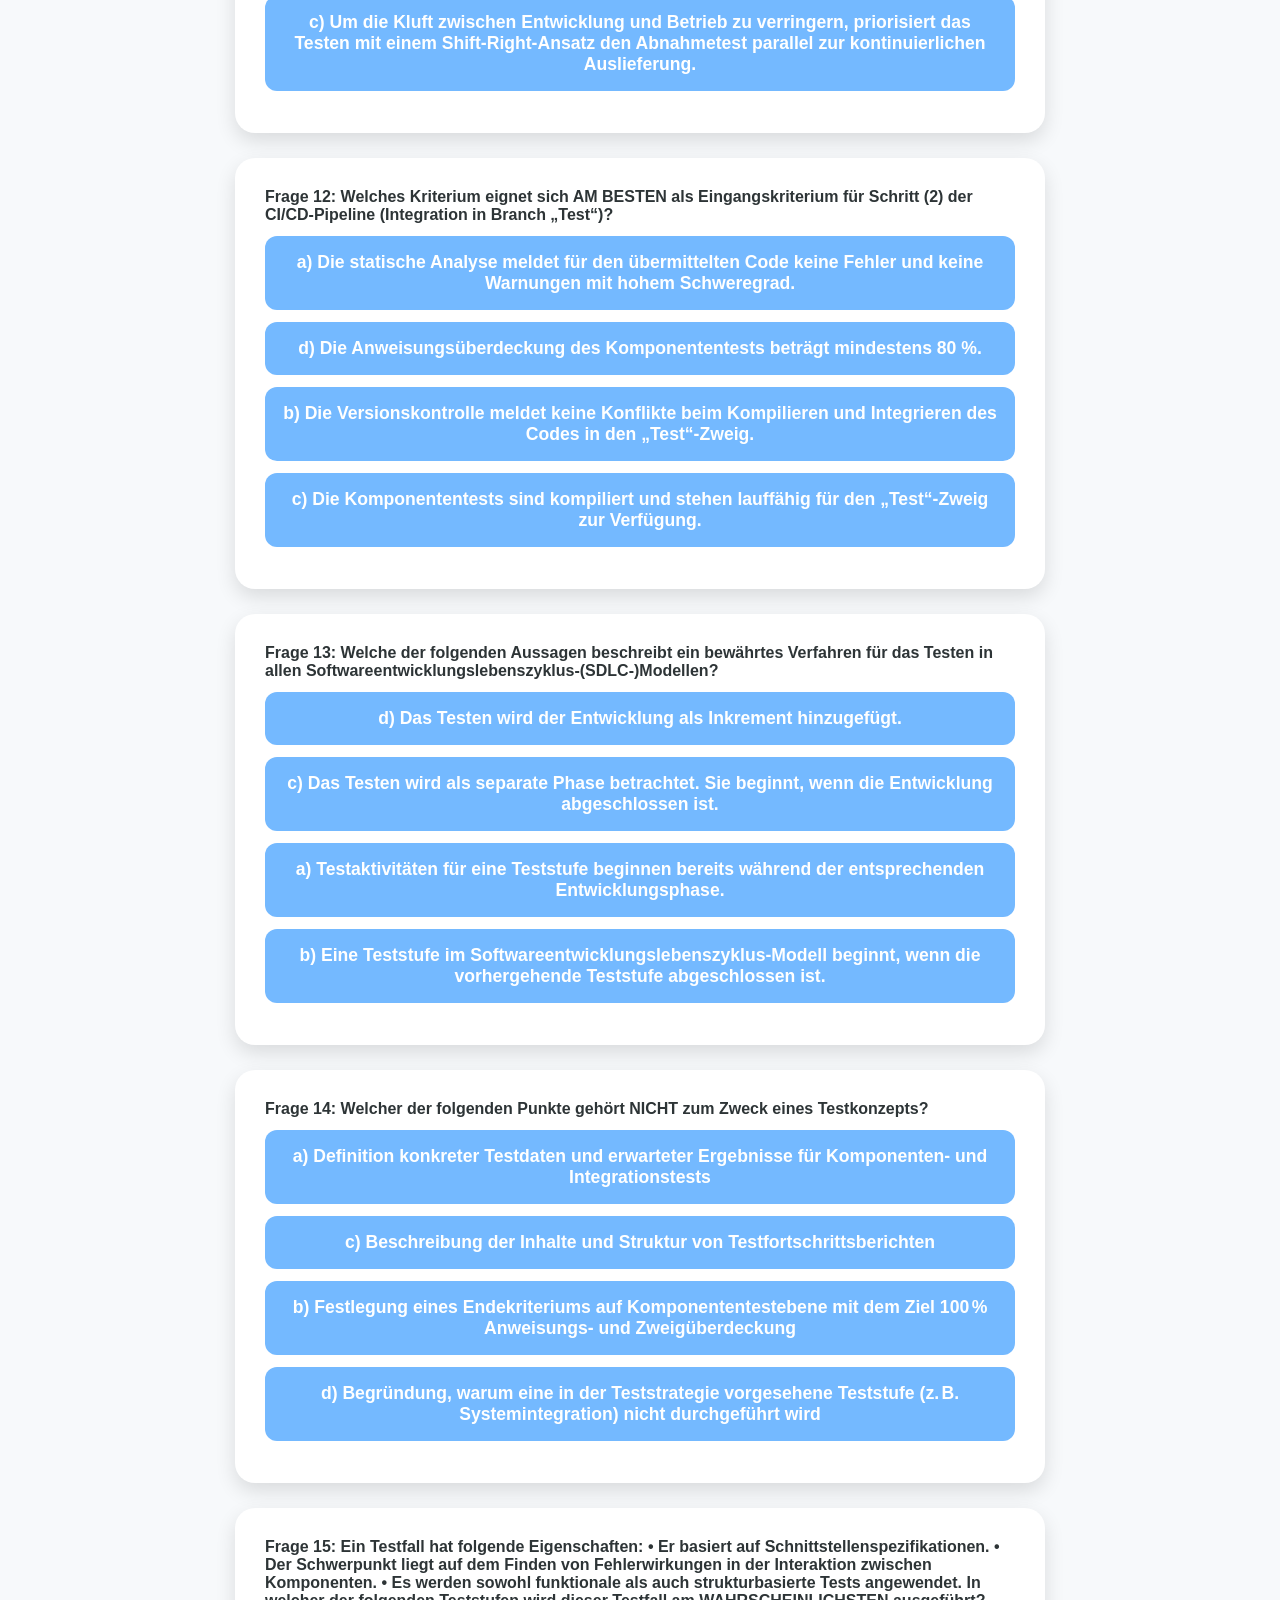
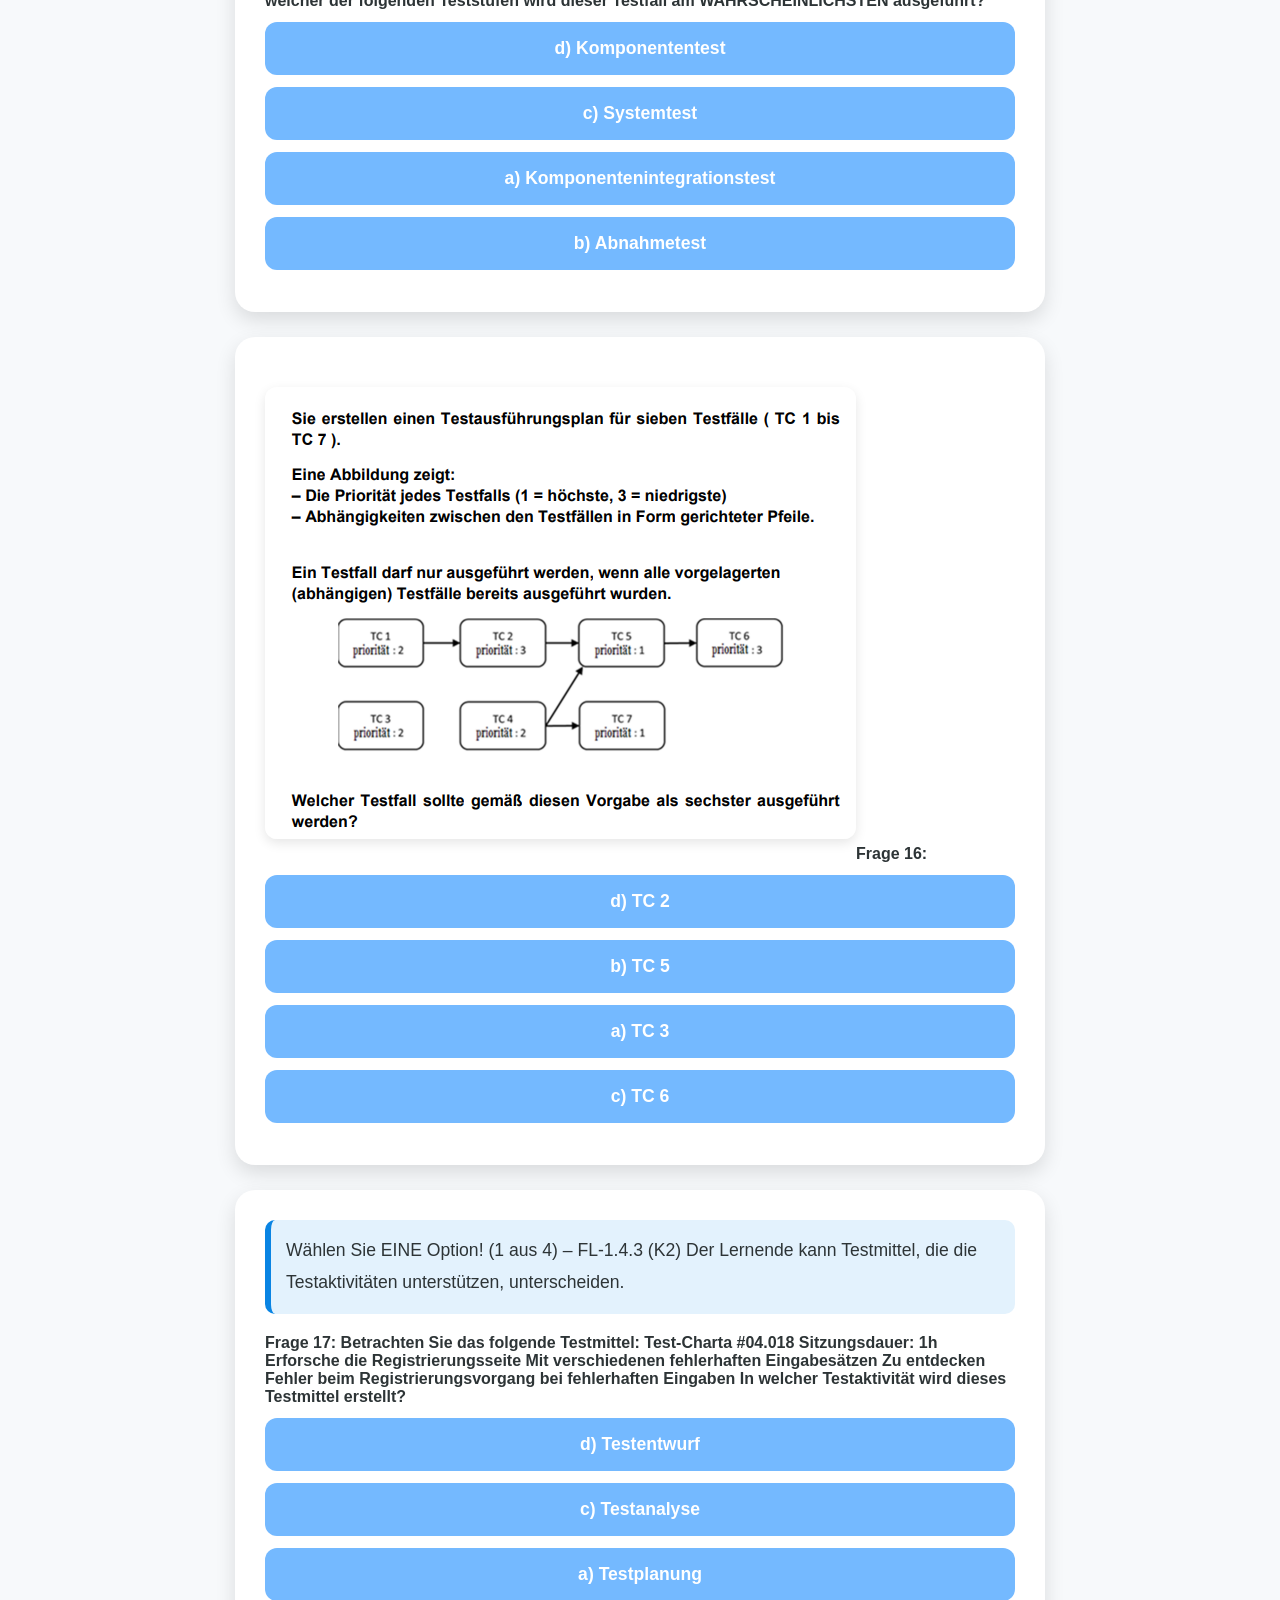
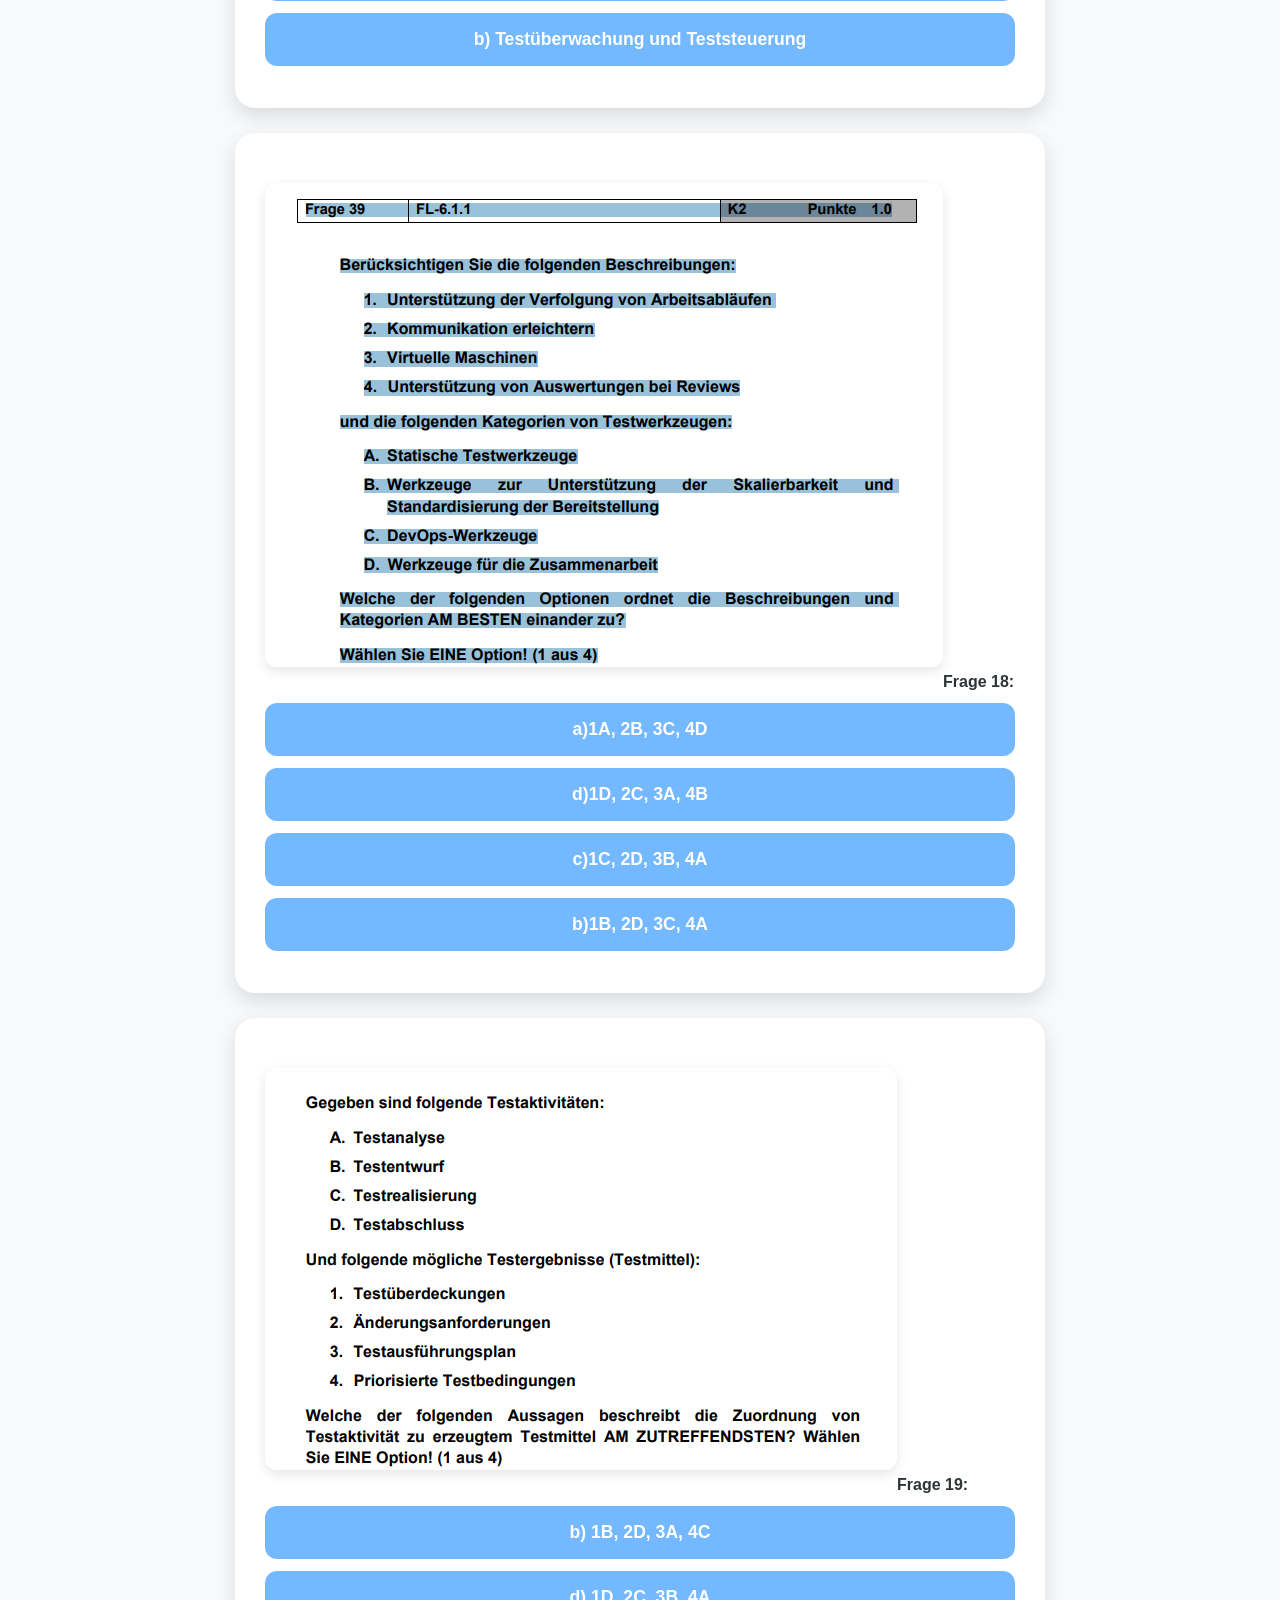
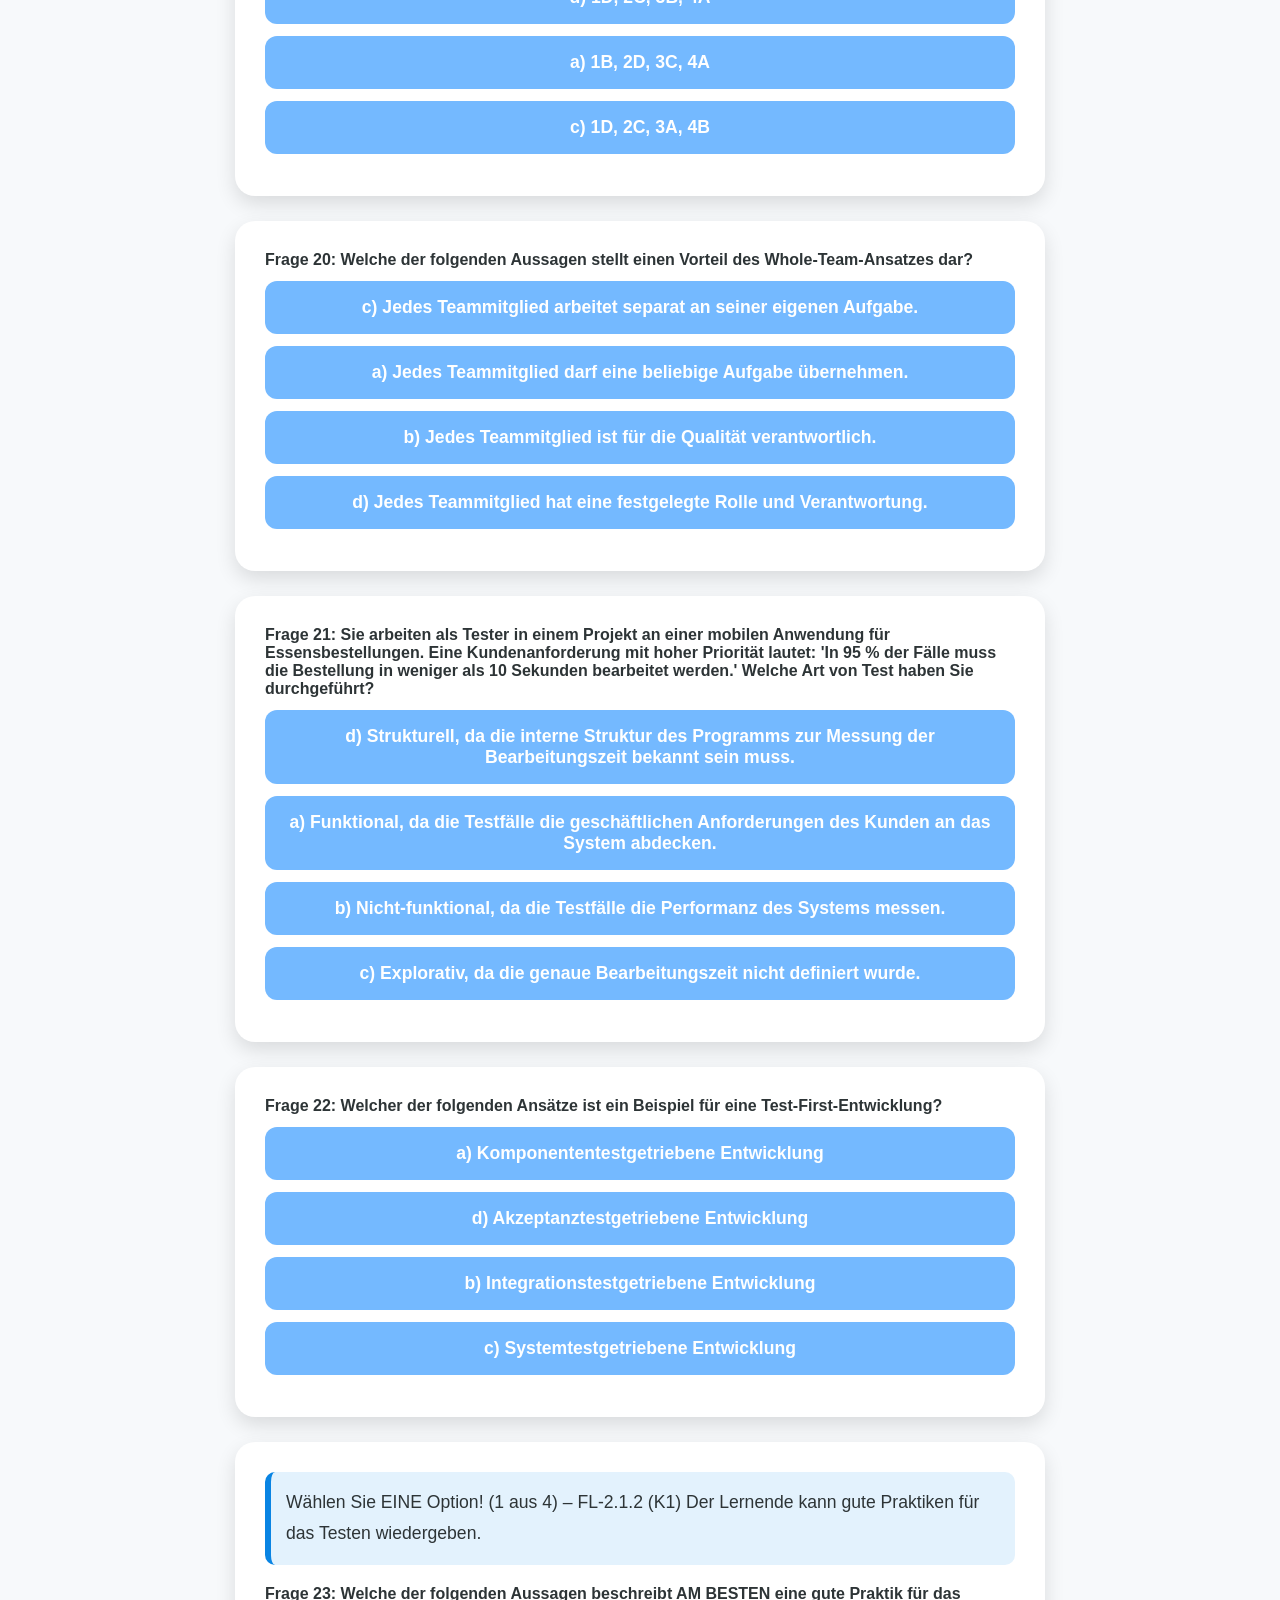
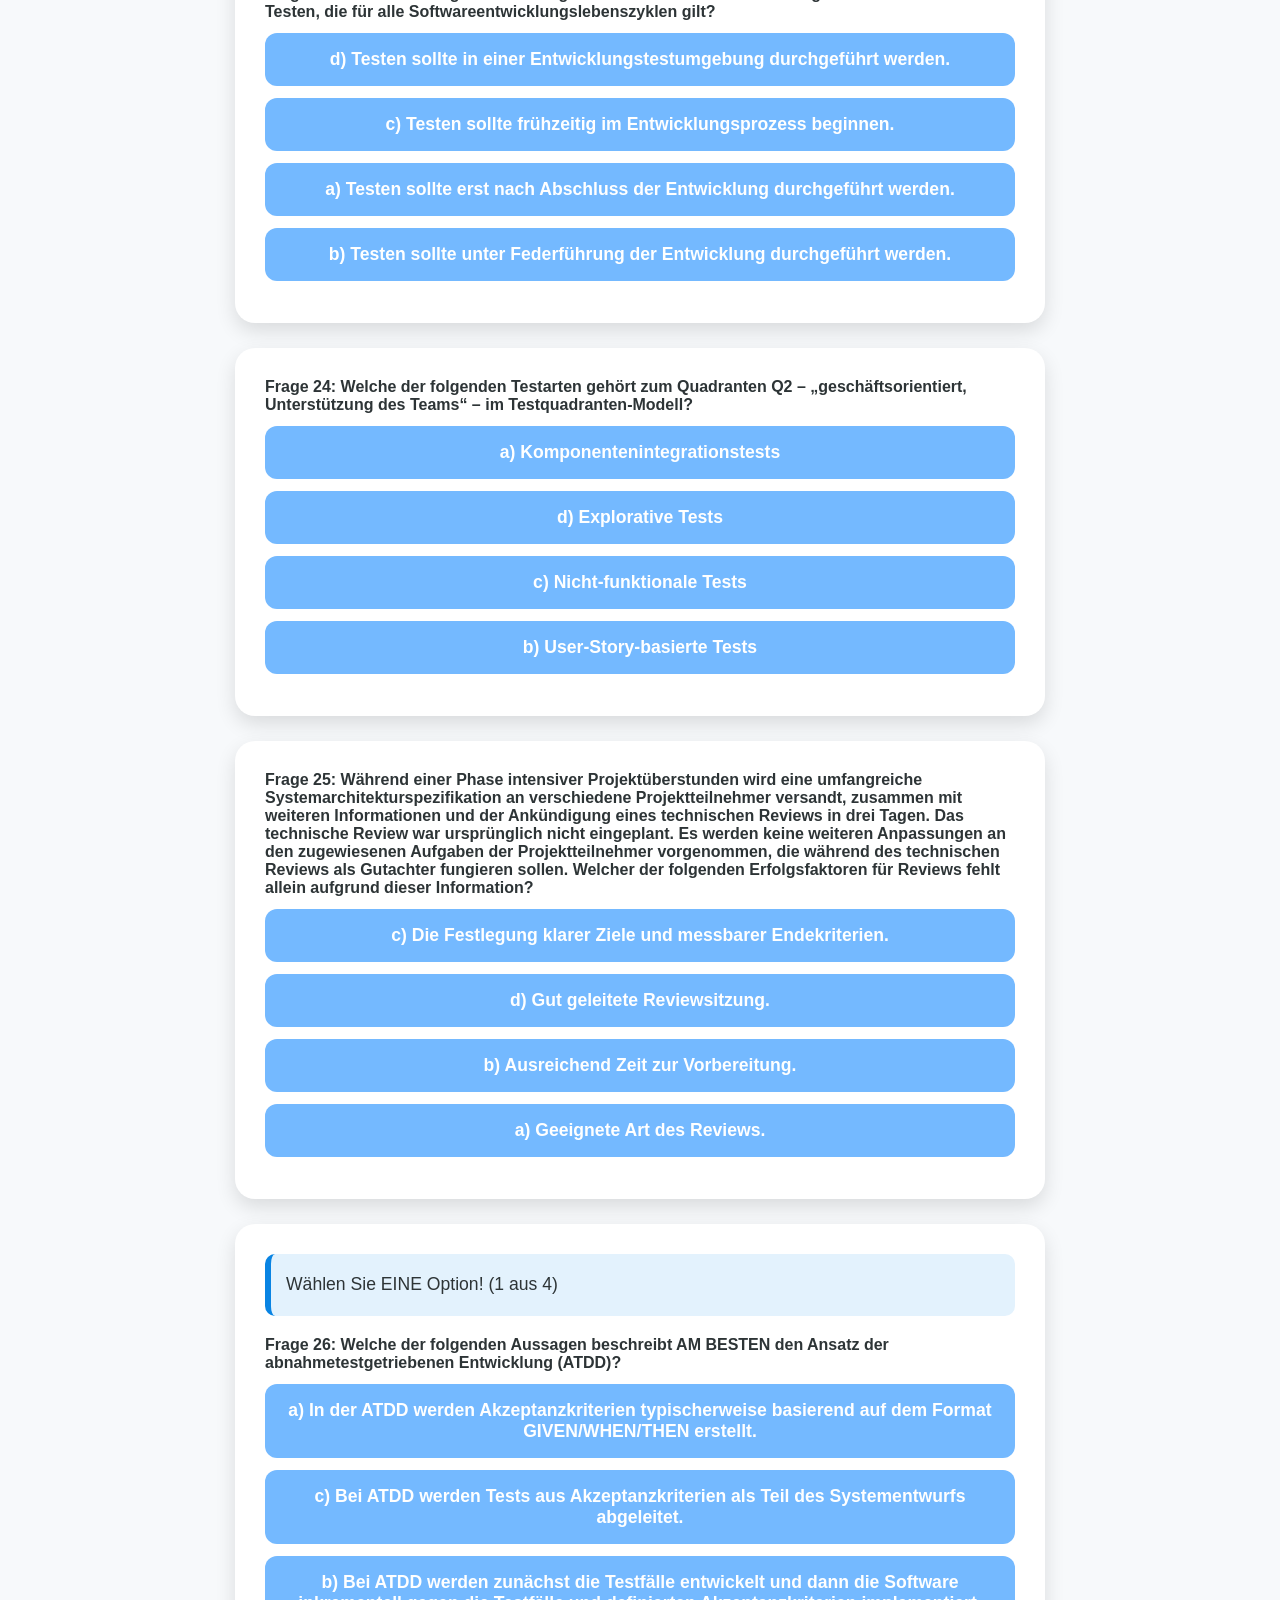
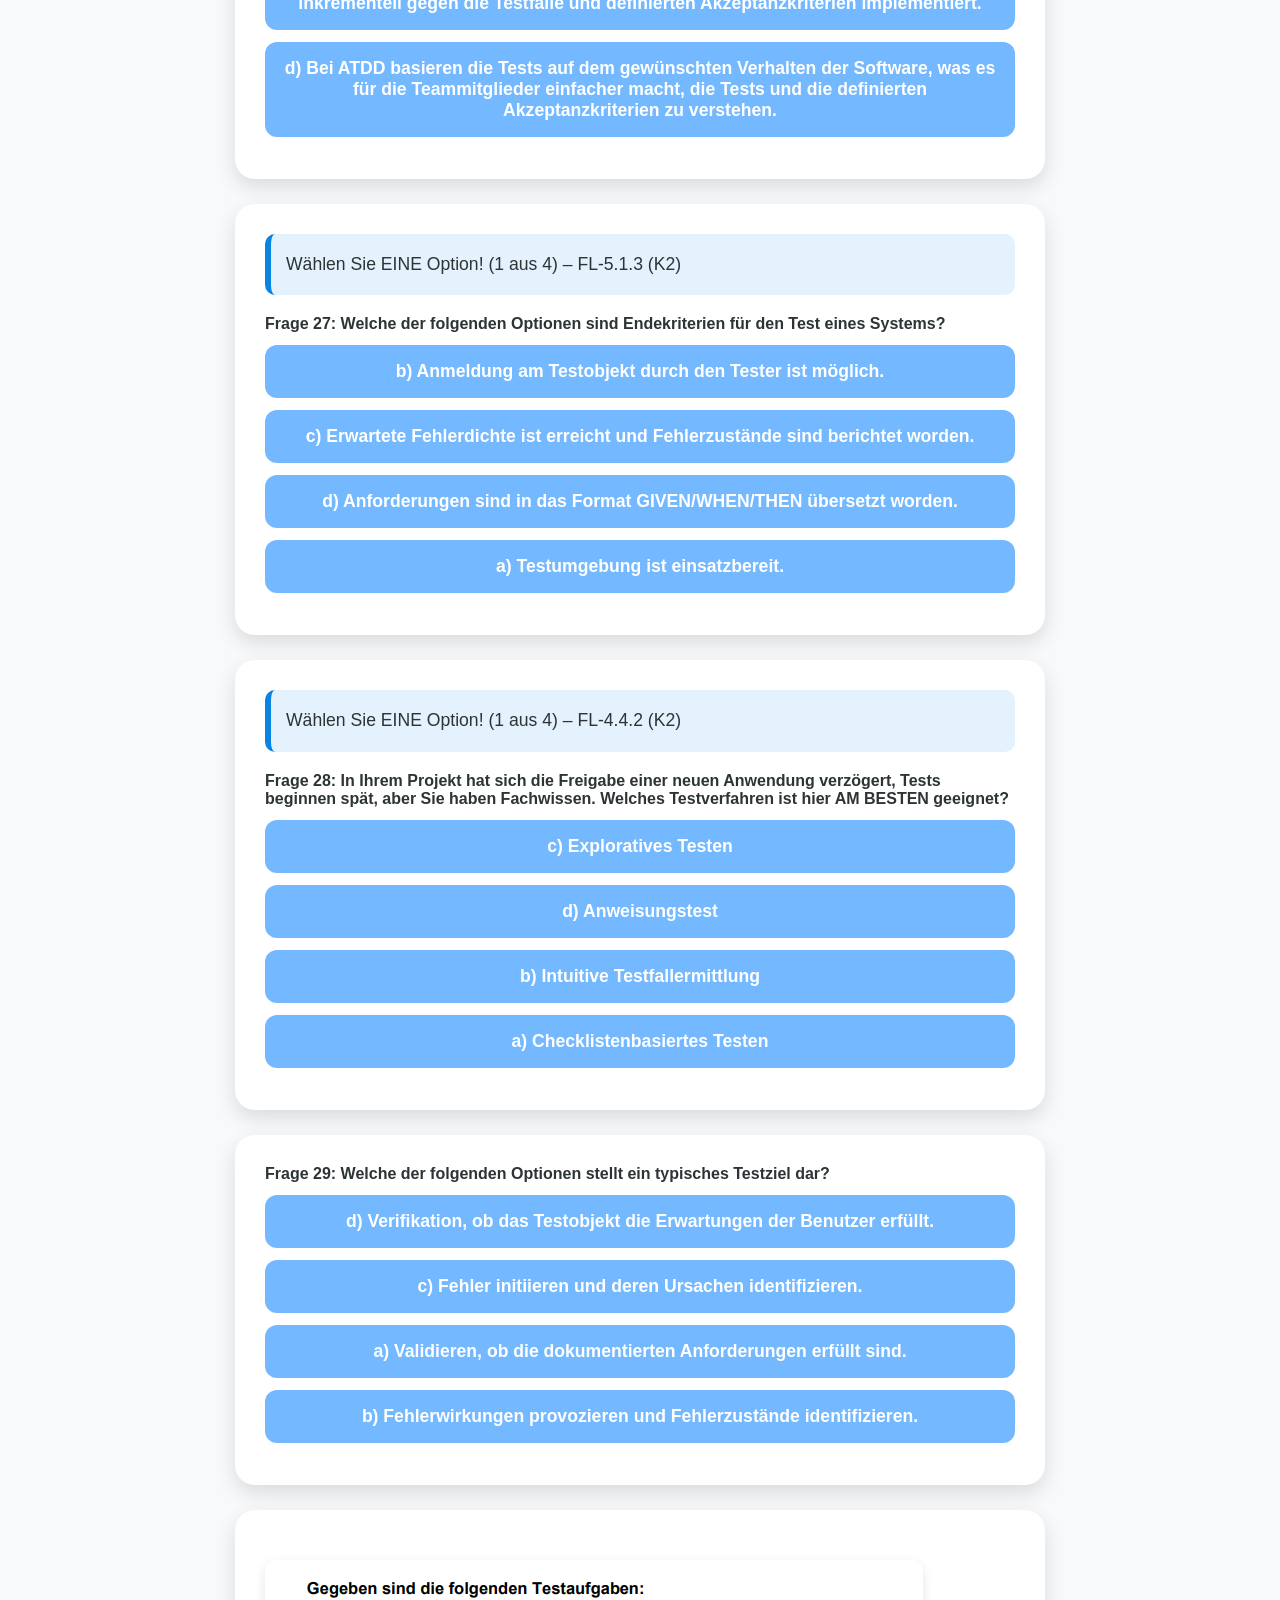
==== commit e4b22c5a: "score button neuer button zum Speichern von Punkteständen (man muss alle fragen beatworten damit es " ====
--- a/index.html
+++ b/index.html
@@ -9,13 +9,13 @@
 <body>
   <button id="darkToggle">🌙</button>
   <h1>ISTQB CTFL v4.0 - Sample Exam Set A-F</h1>
-  
+  <button id="showScoresBtn">📊 Punktestände</button>
   <div id="quiz"></div>
 
   <script src="data.js"></script>
   <script src="script.js"></script>
 
 
+
 </body>
-</html>
-
+</html>
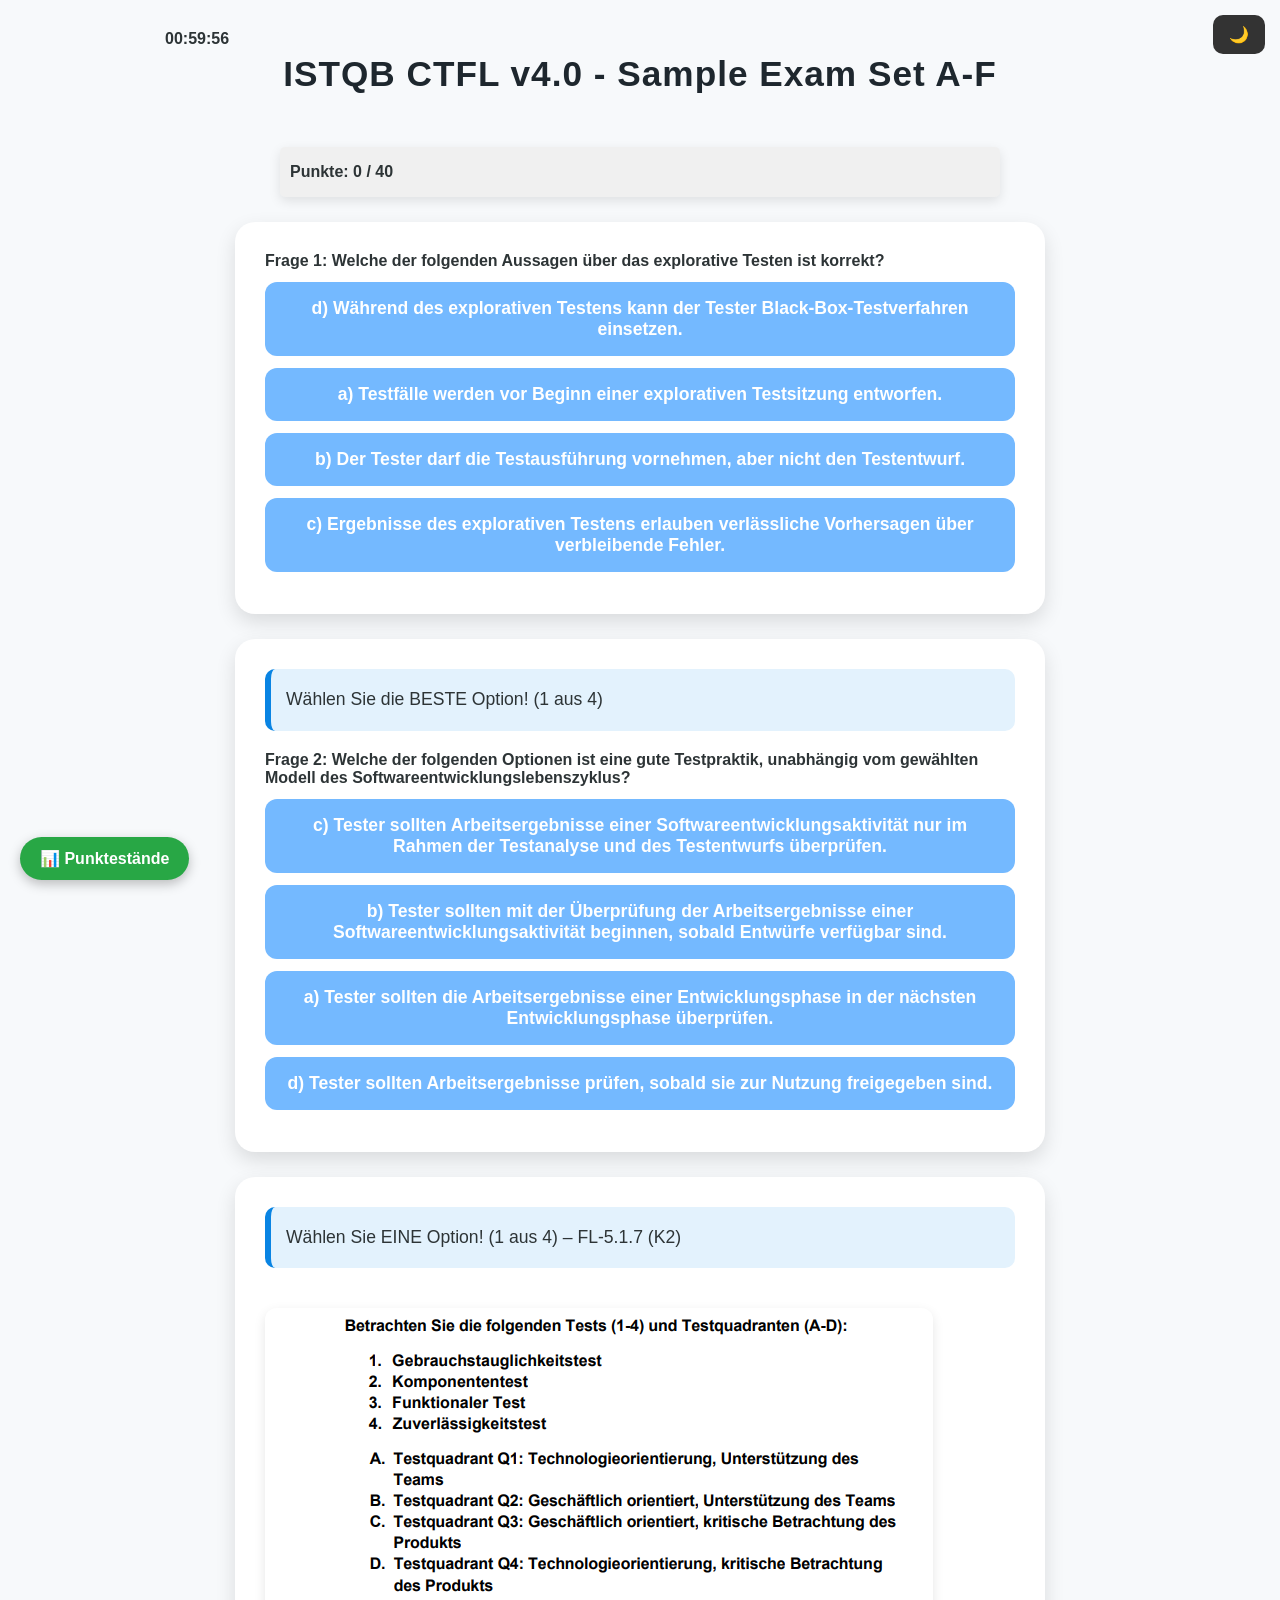
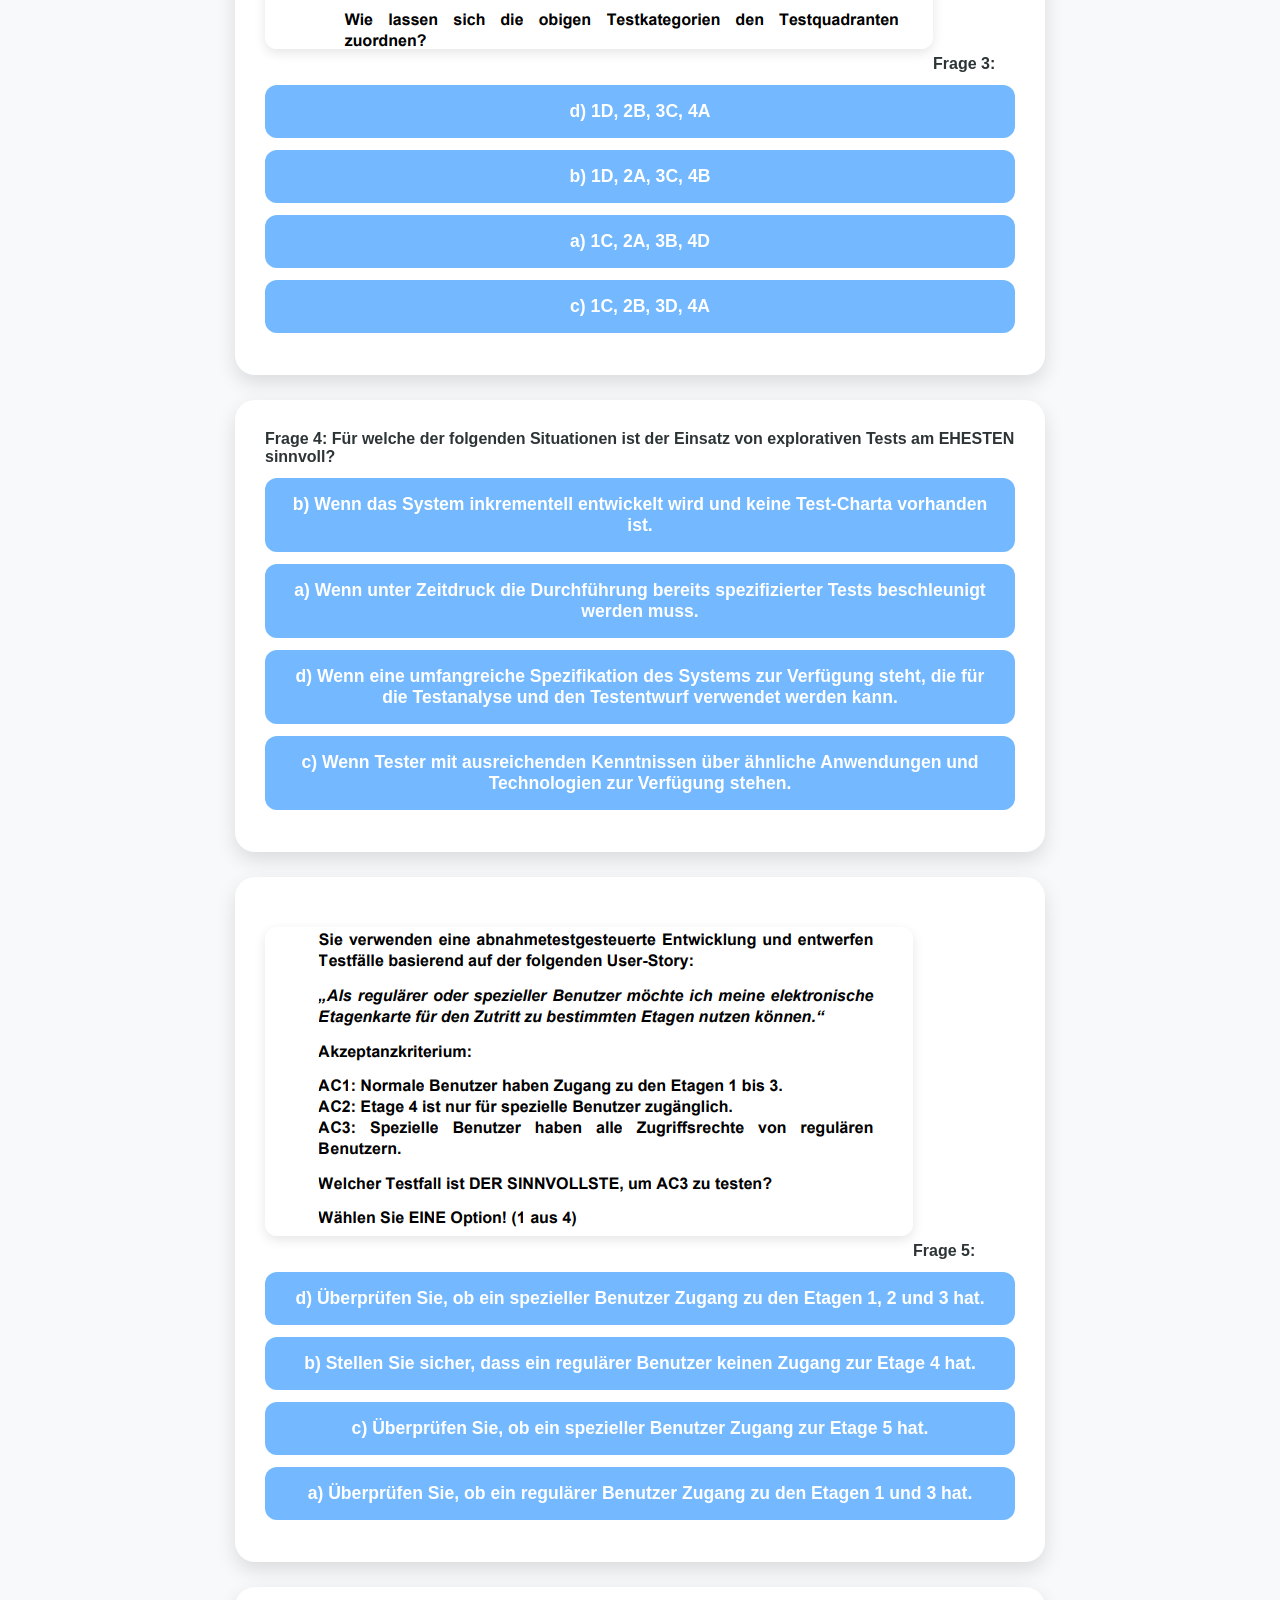
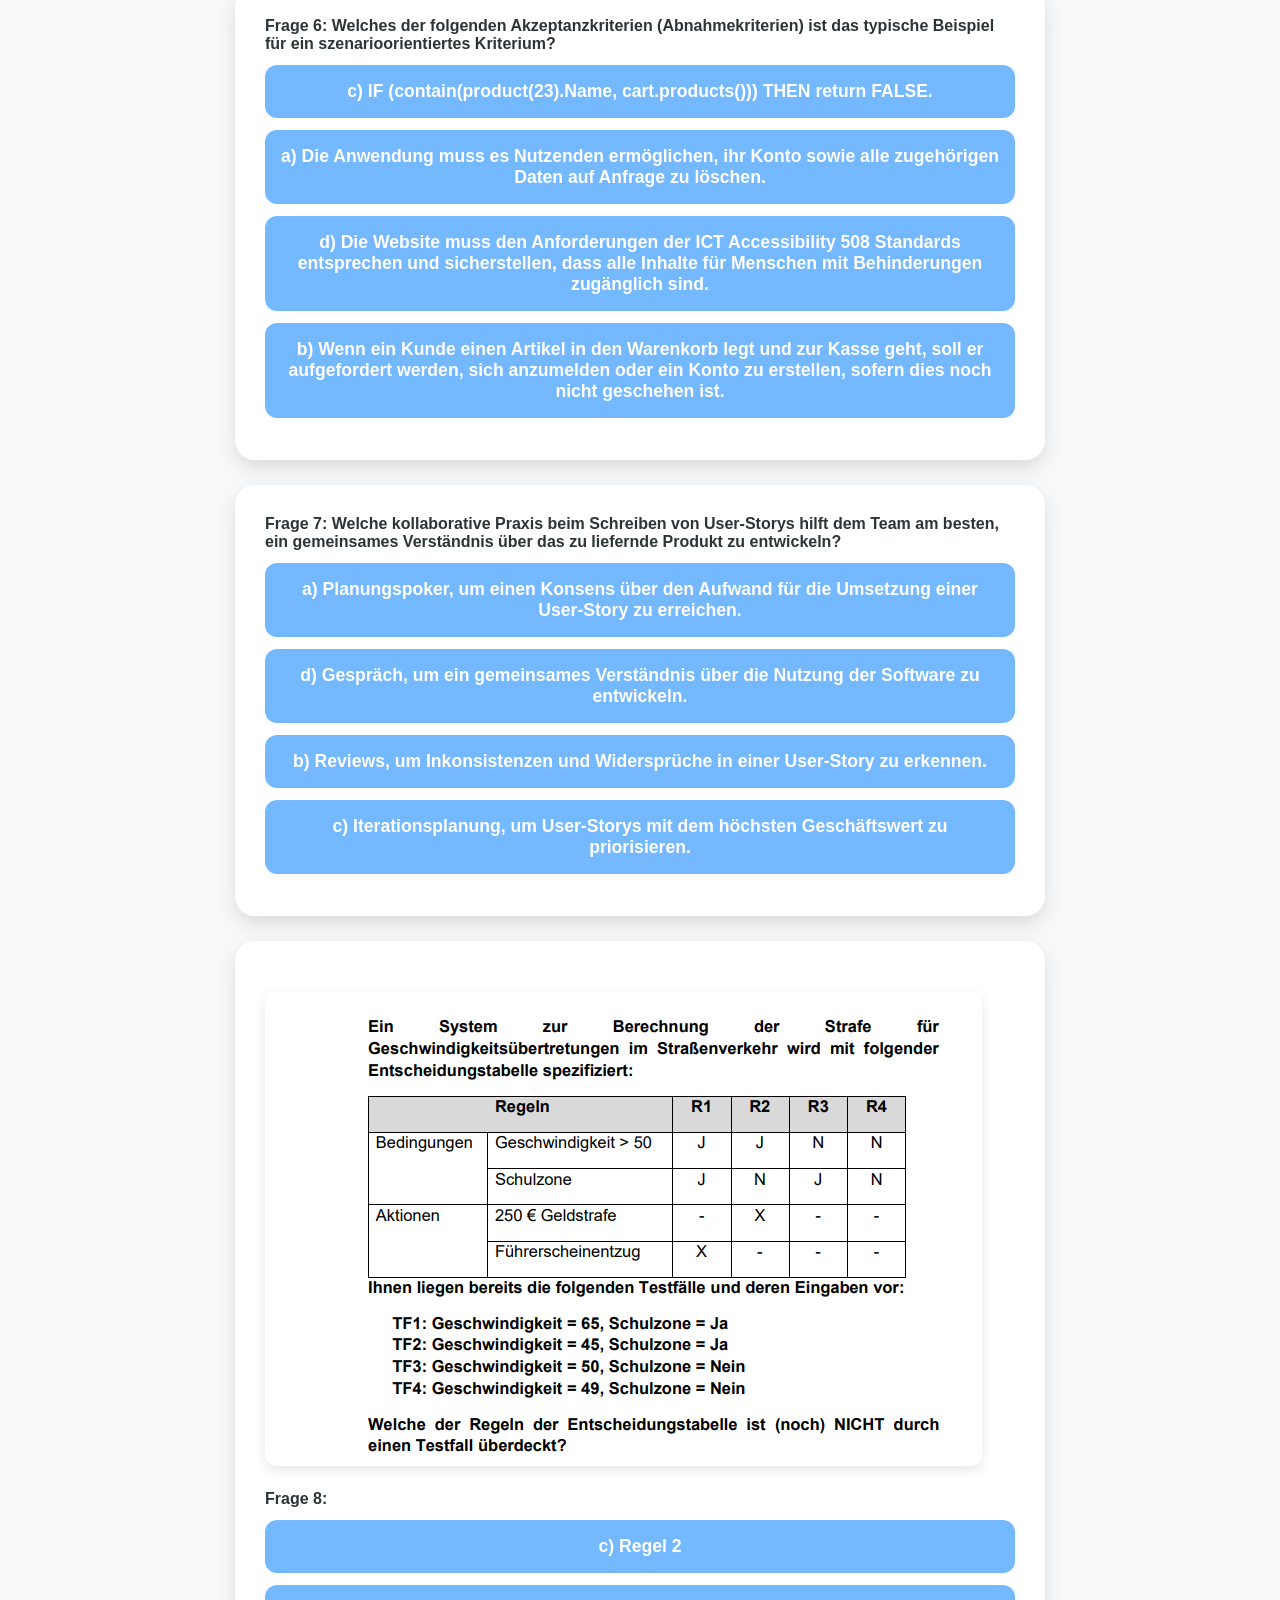
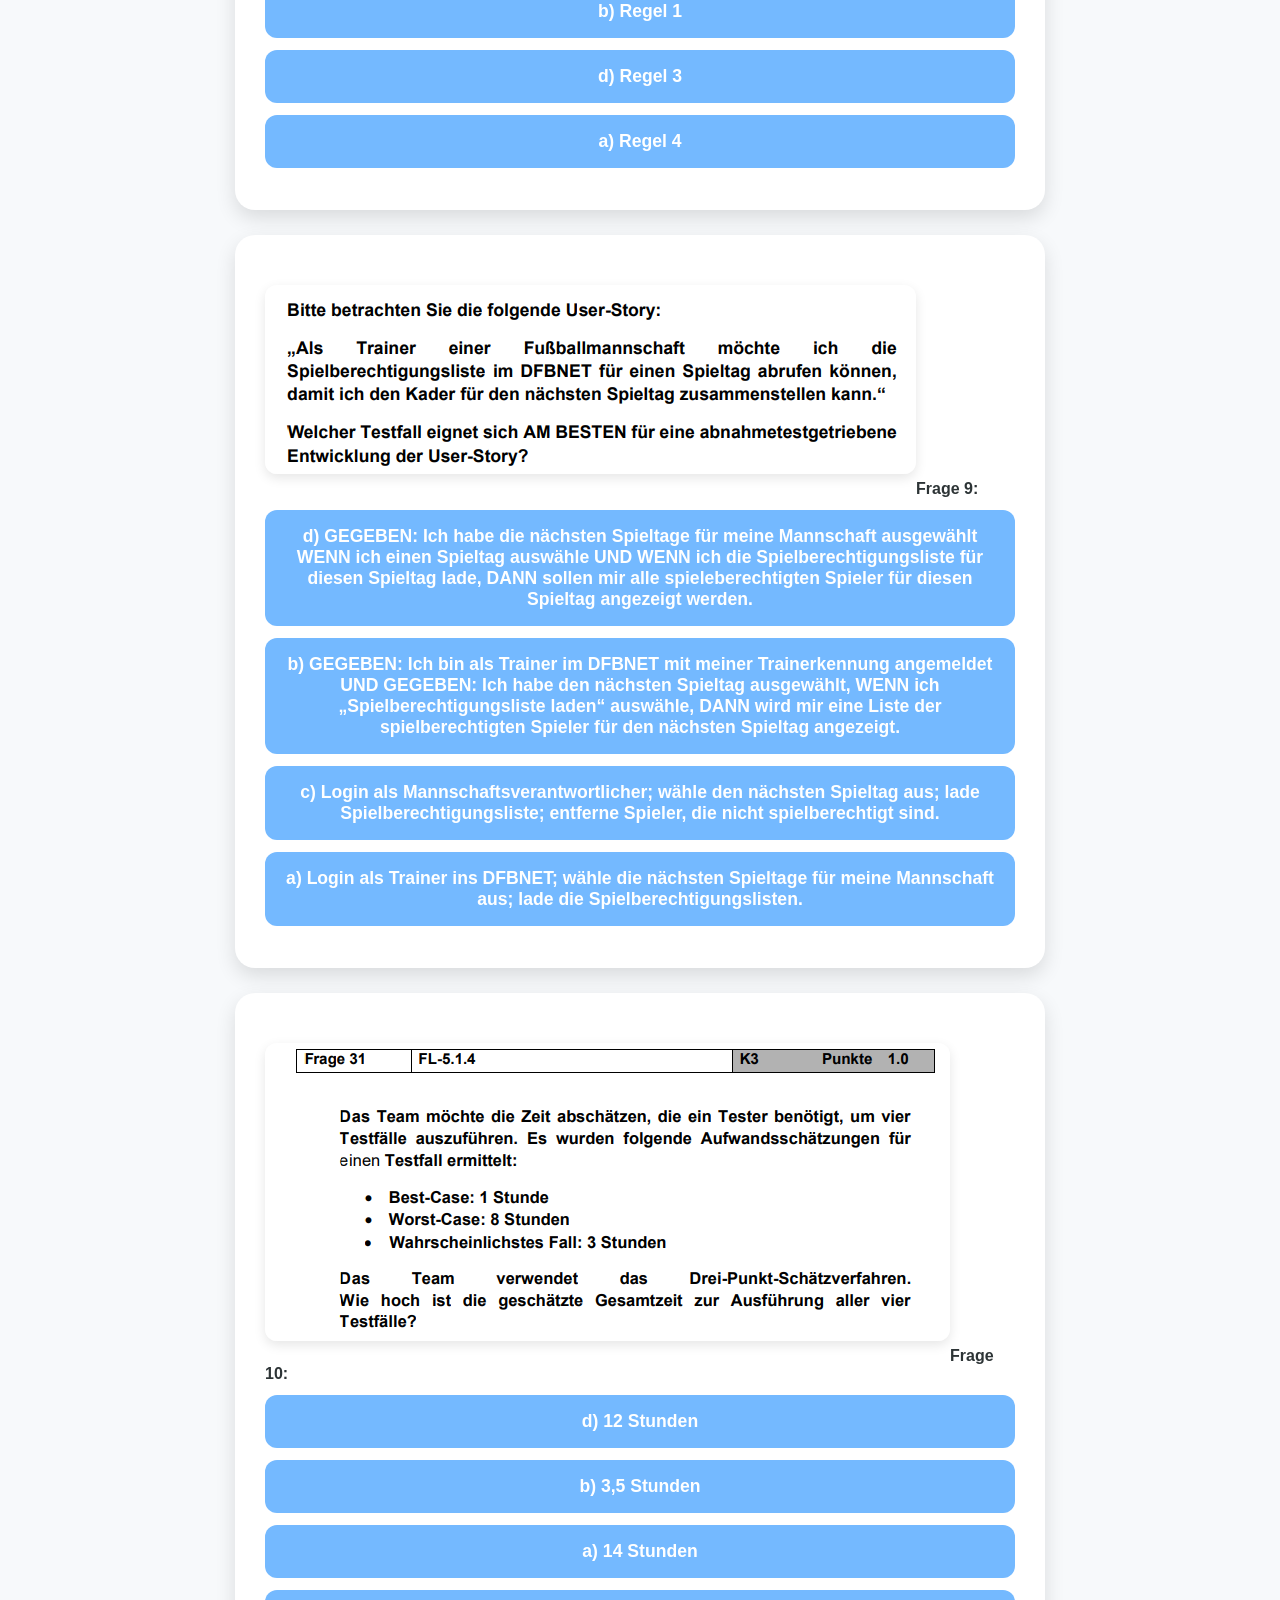
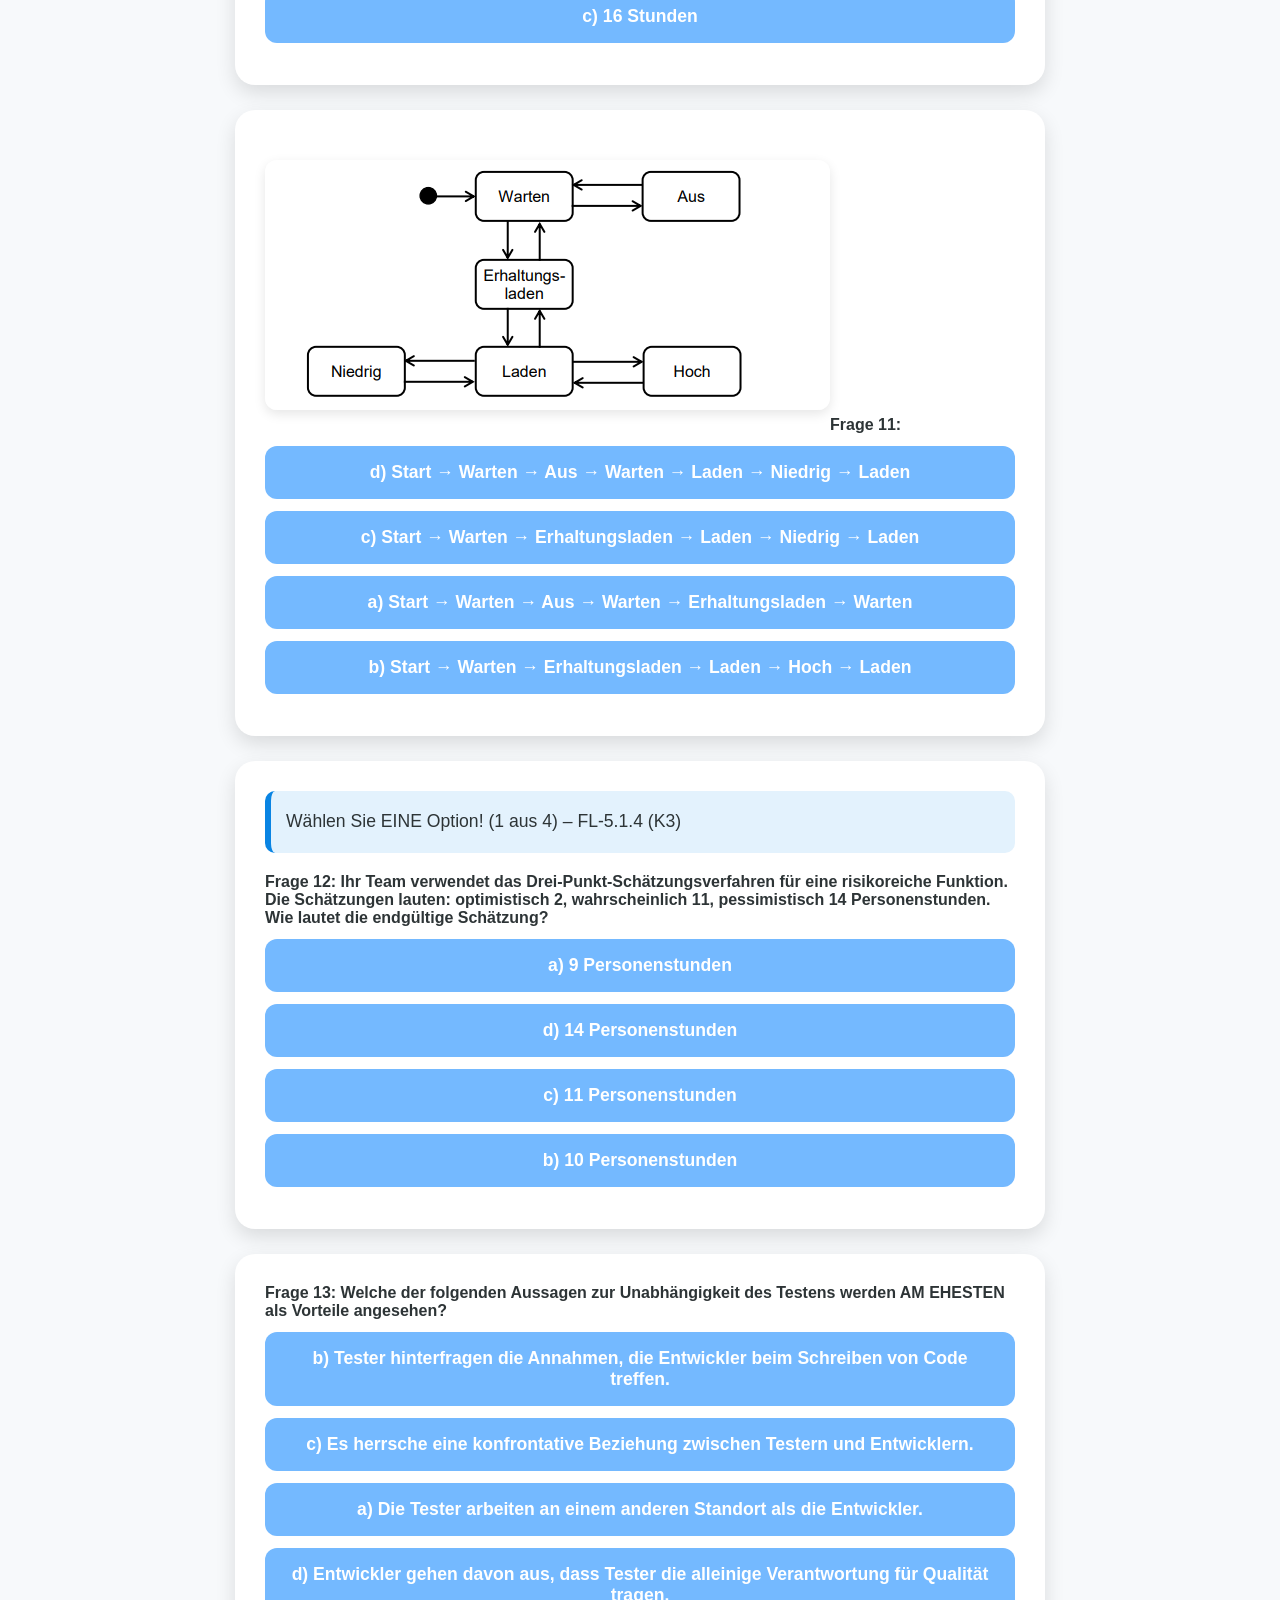
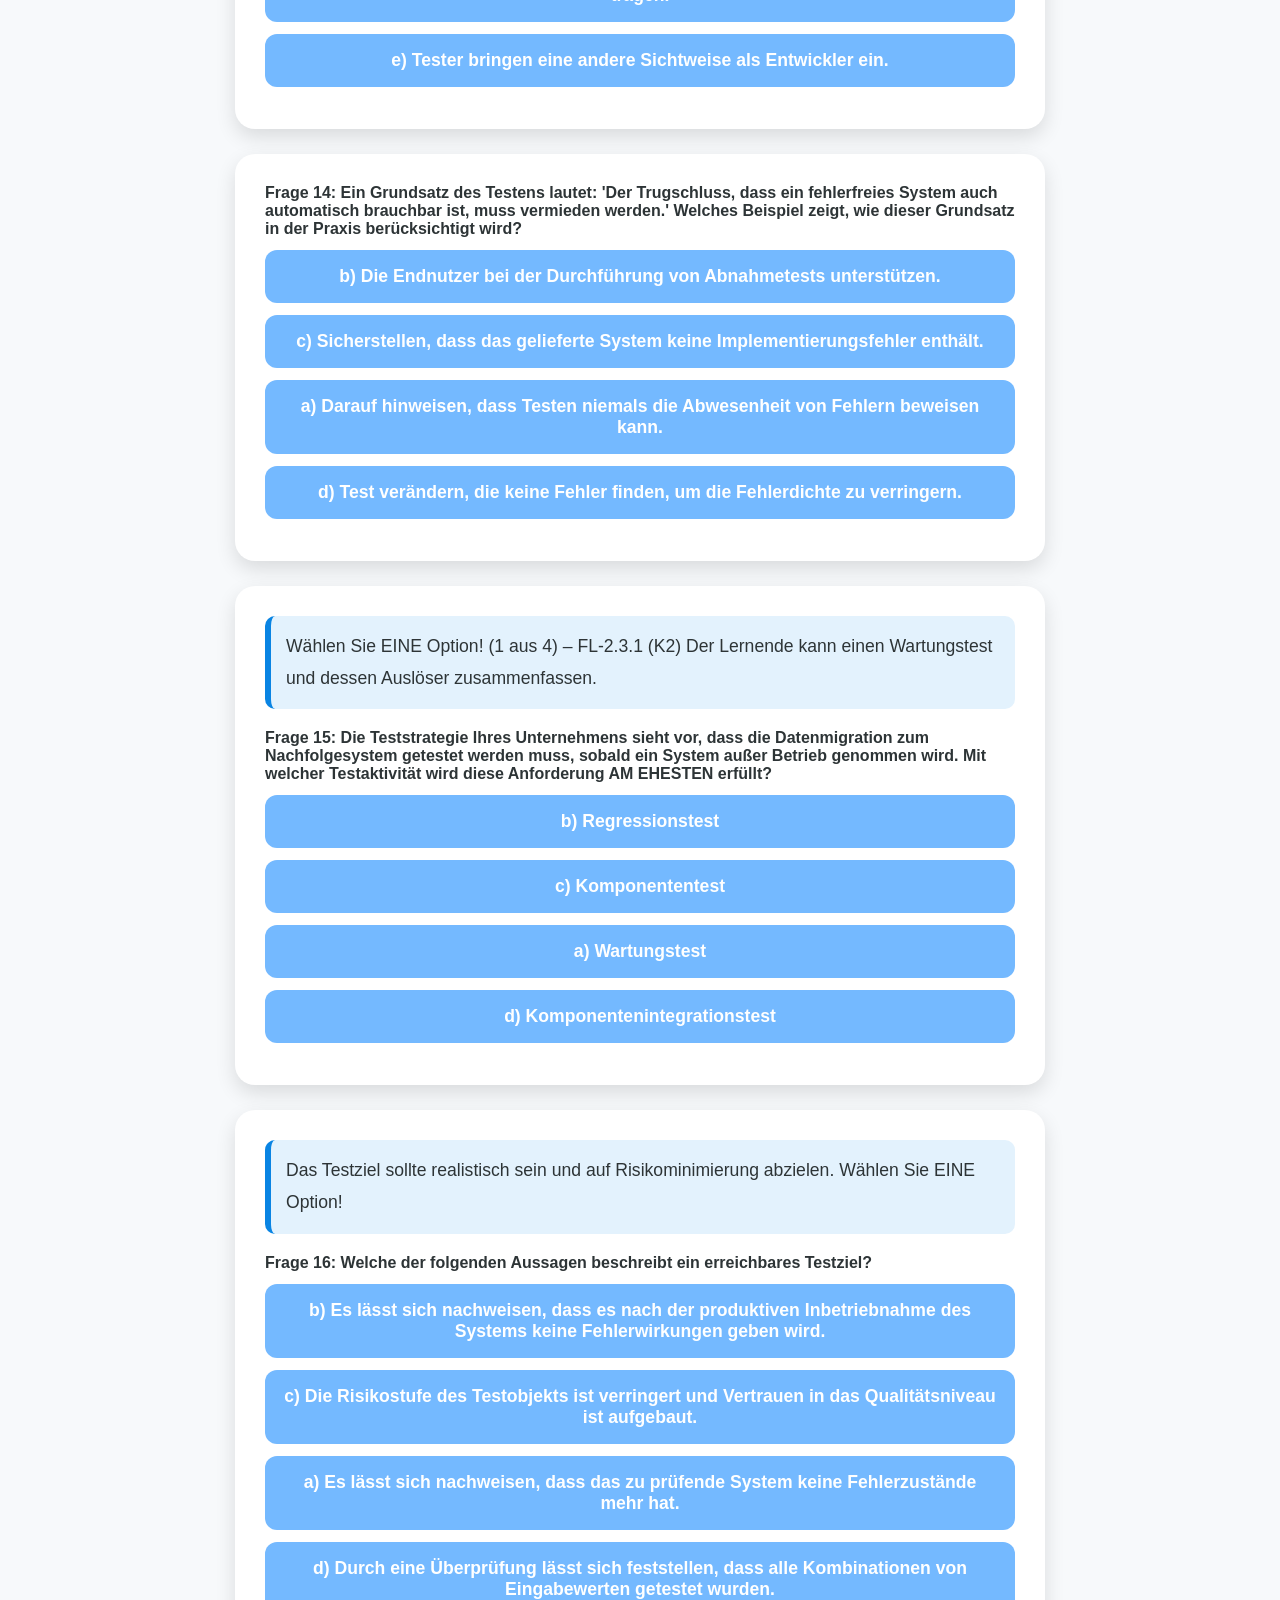
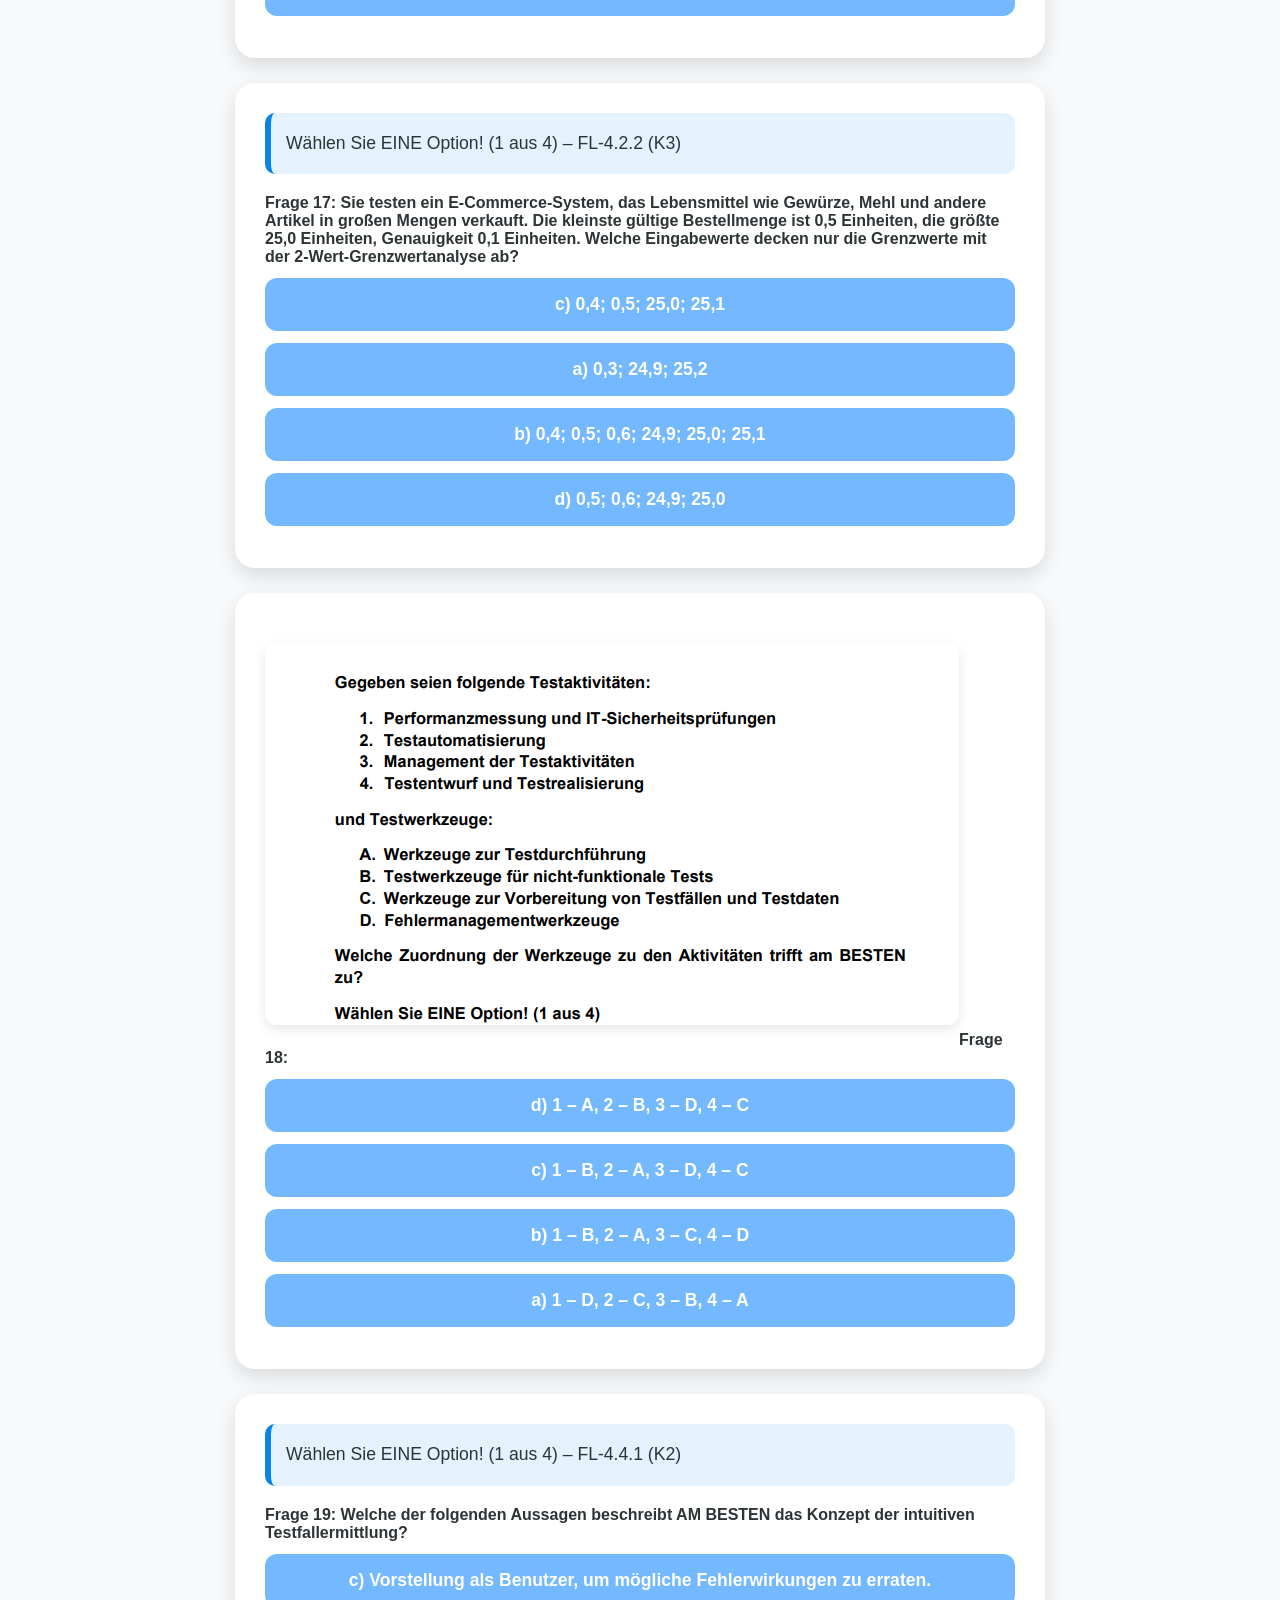
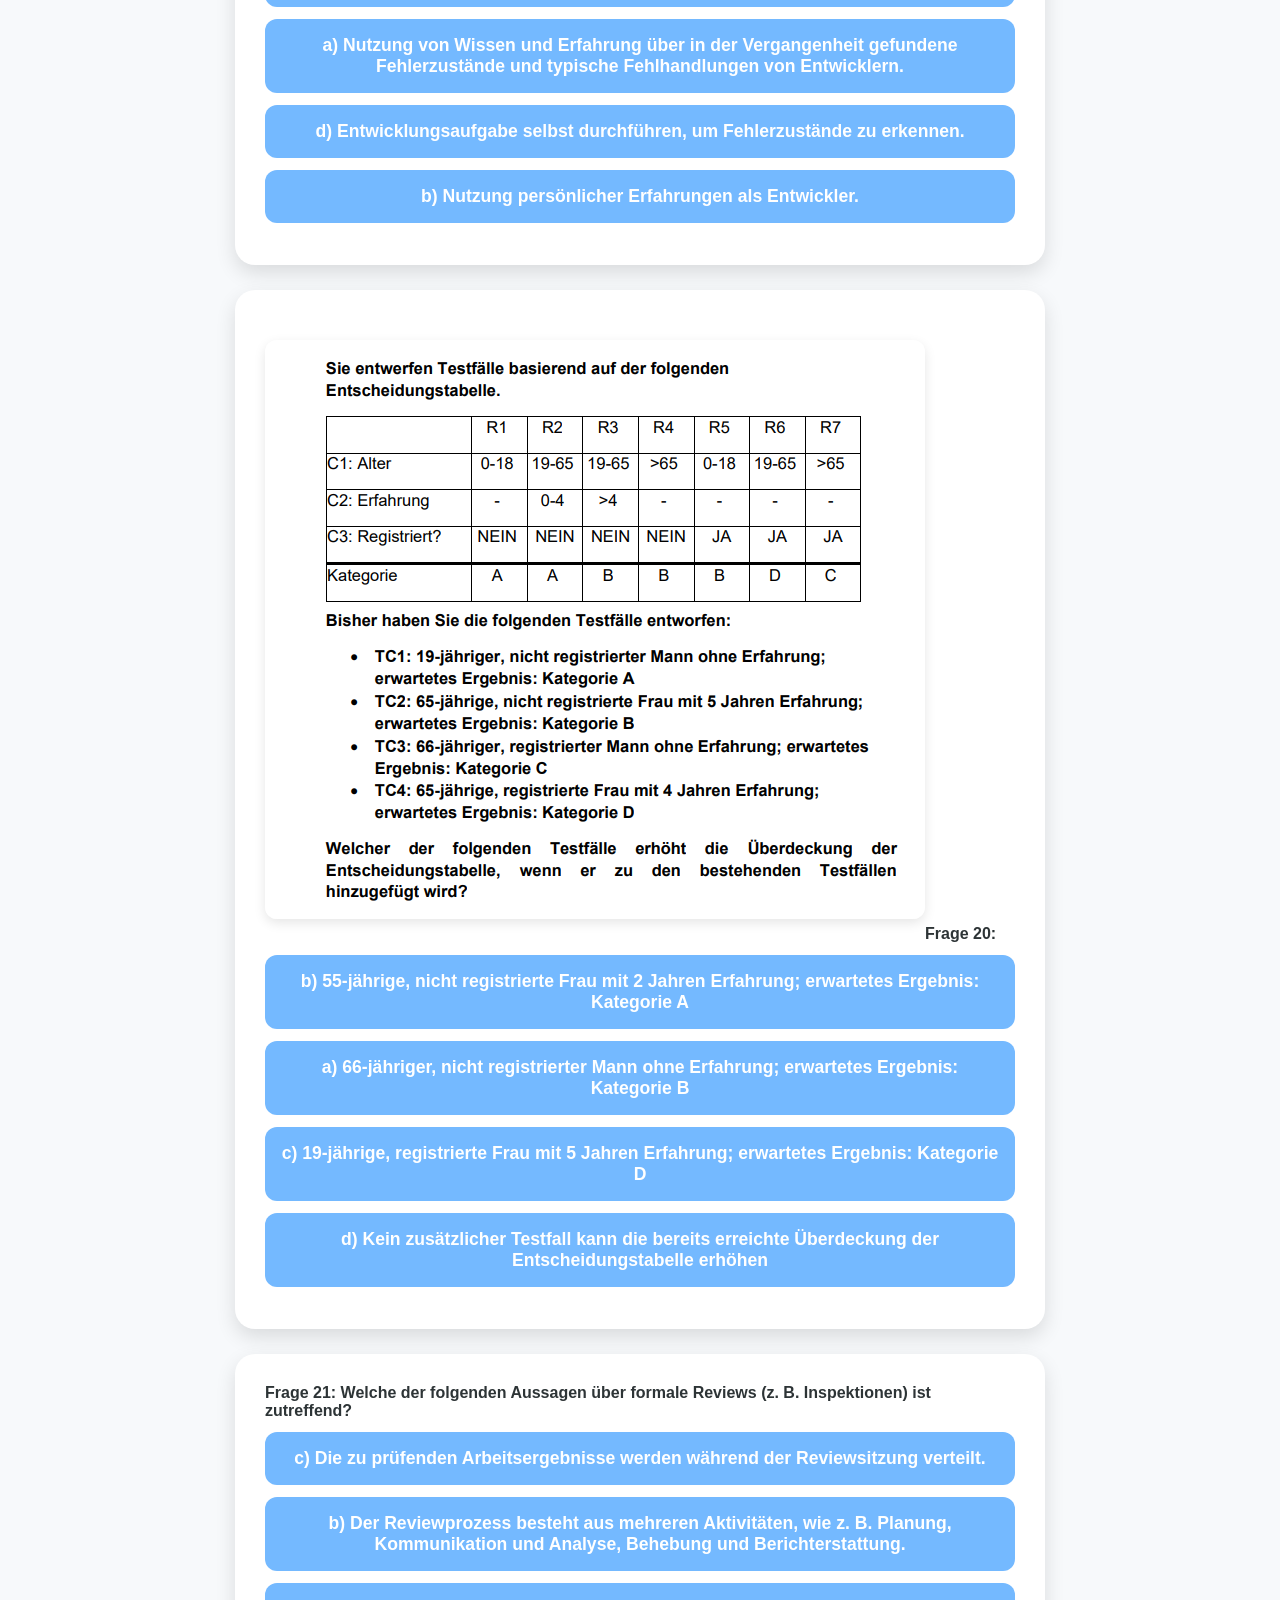
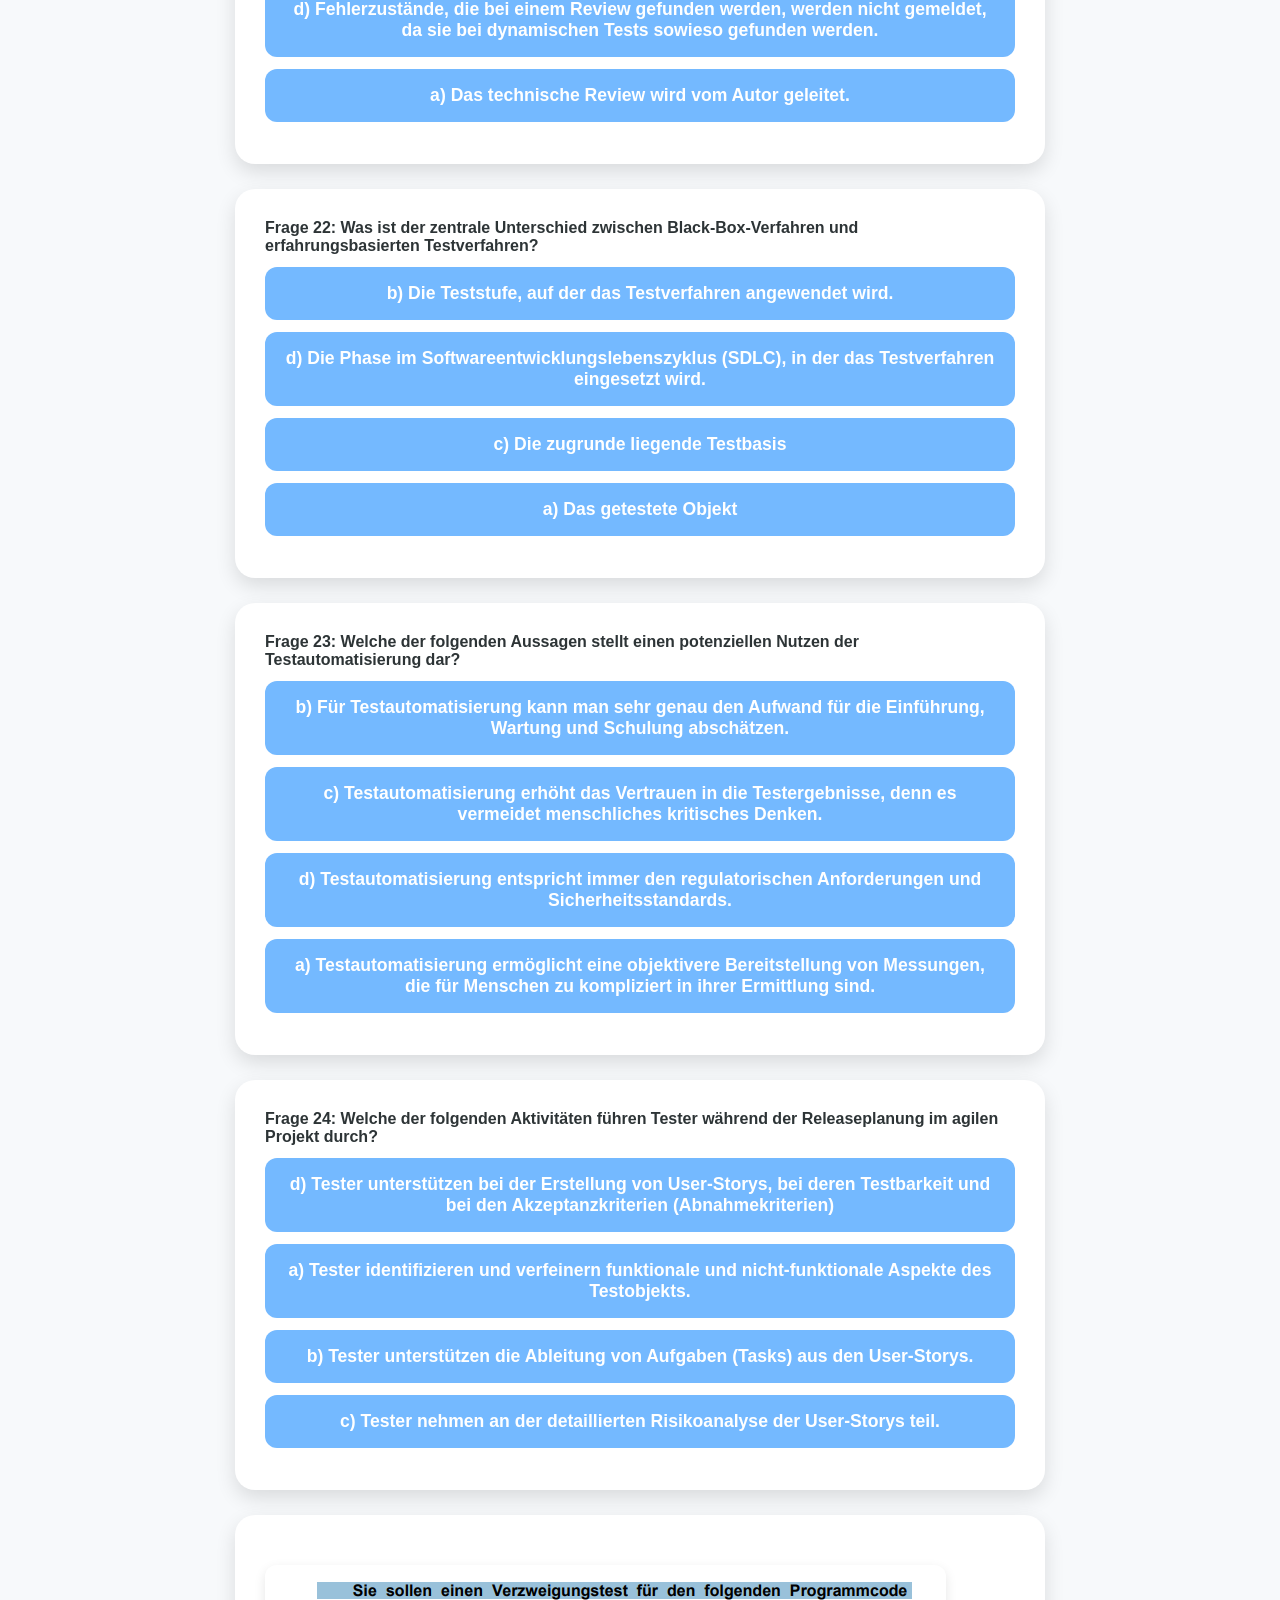
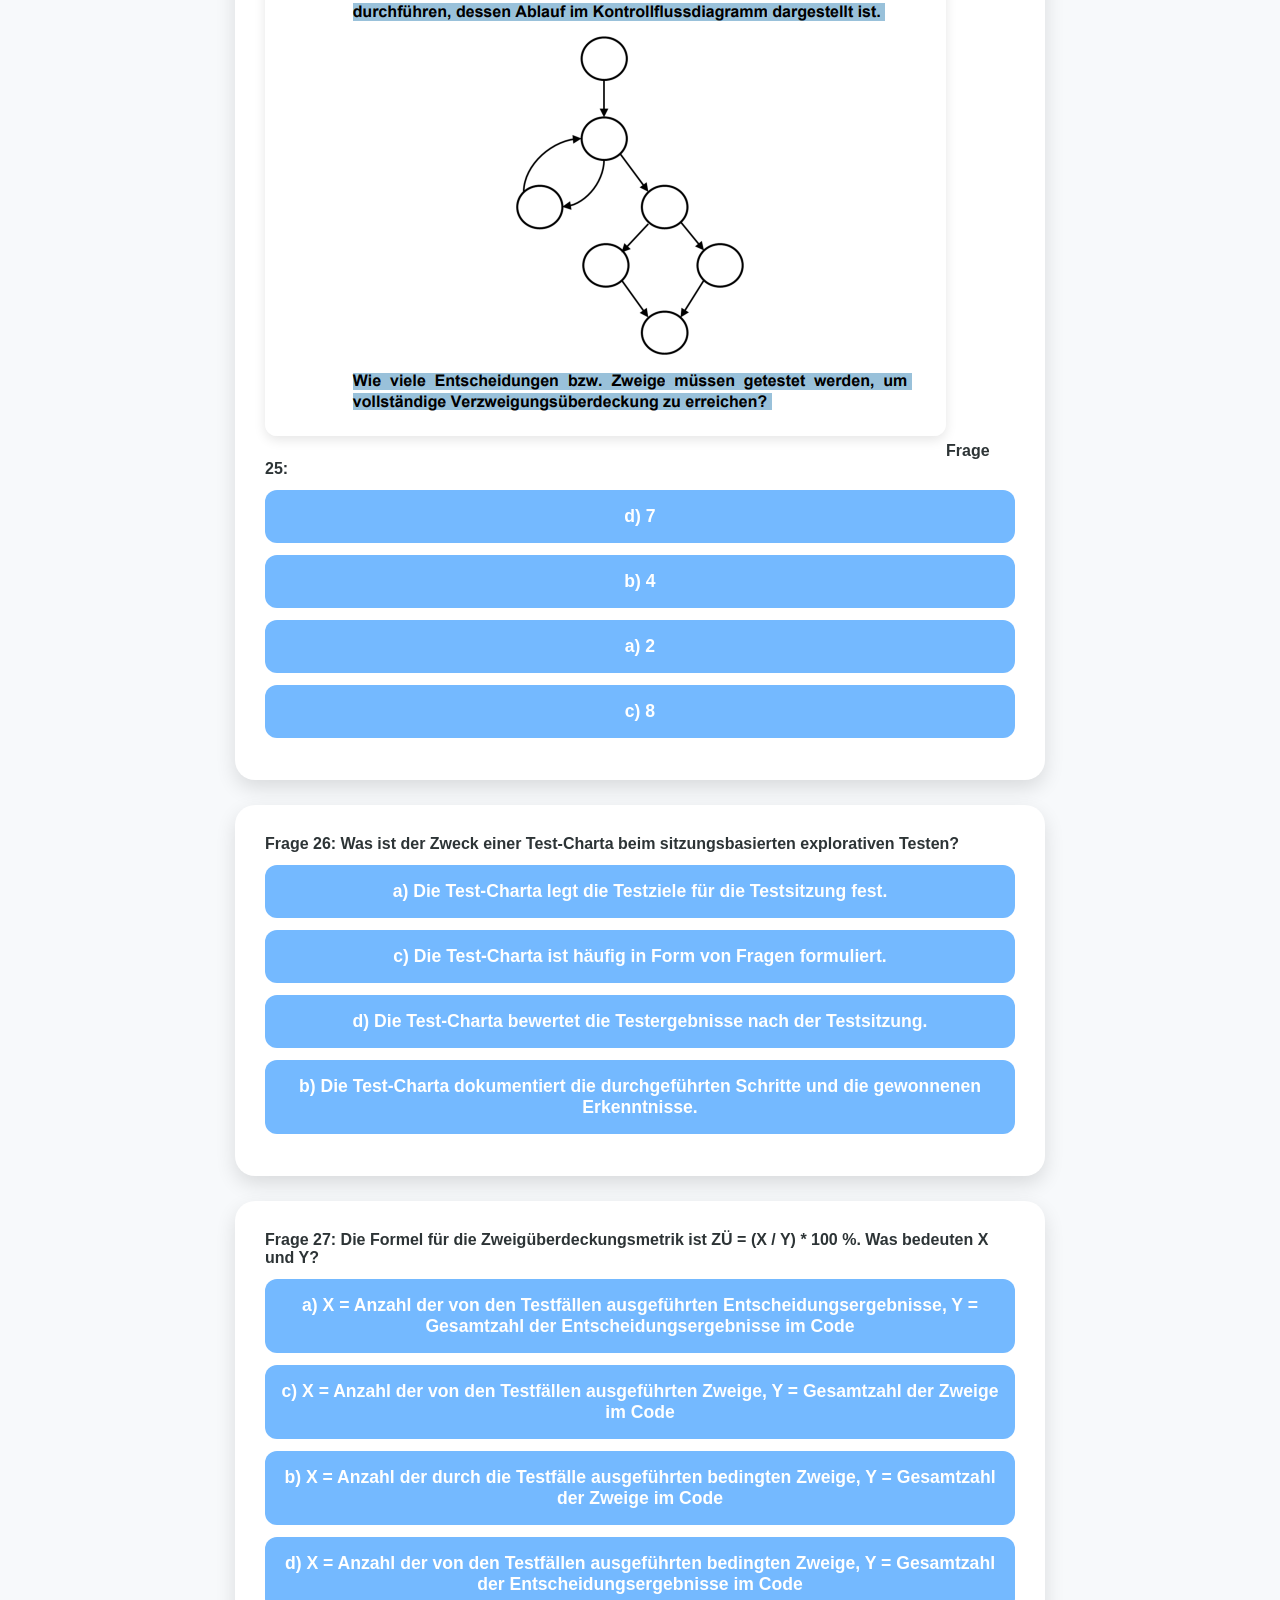
==== commit 3e8edd21: "score lsit fic score" ====
--- a/index.html
+++ b/index.html
@@ -16,6 +16,6 @@
   <script src="script.js"></script>
 
 
-
+<img src="img/seta13.png" alt="">
 </body>
 </html>
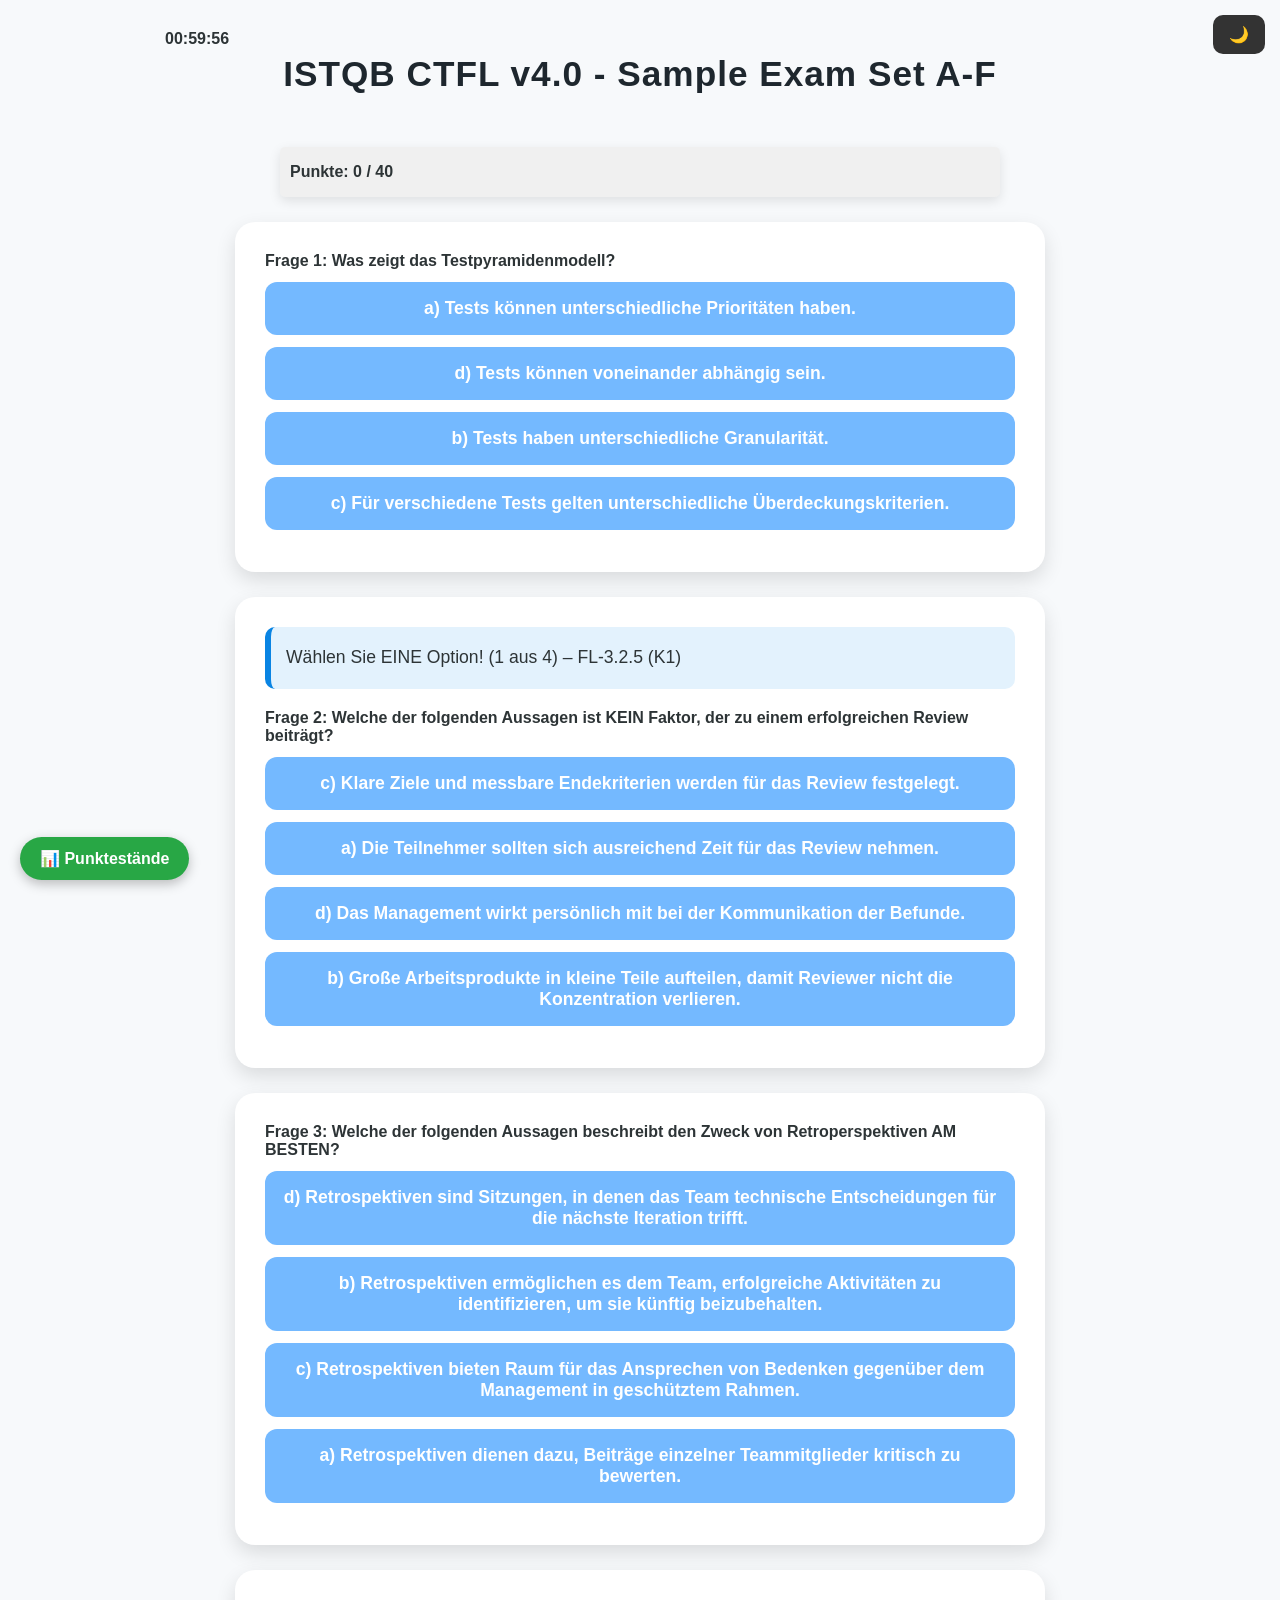
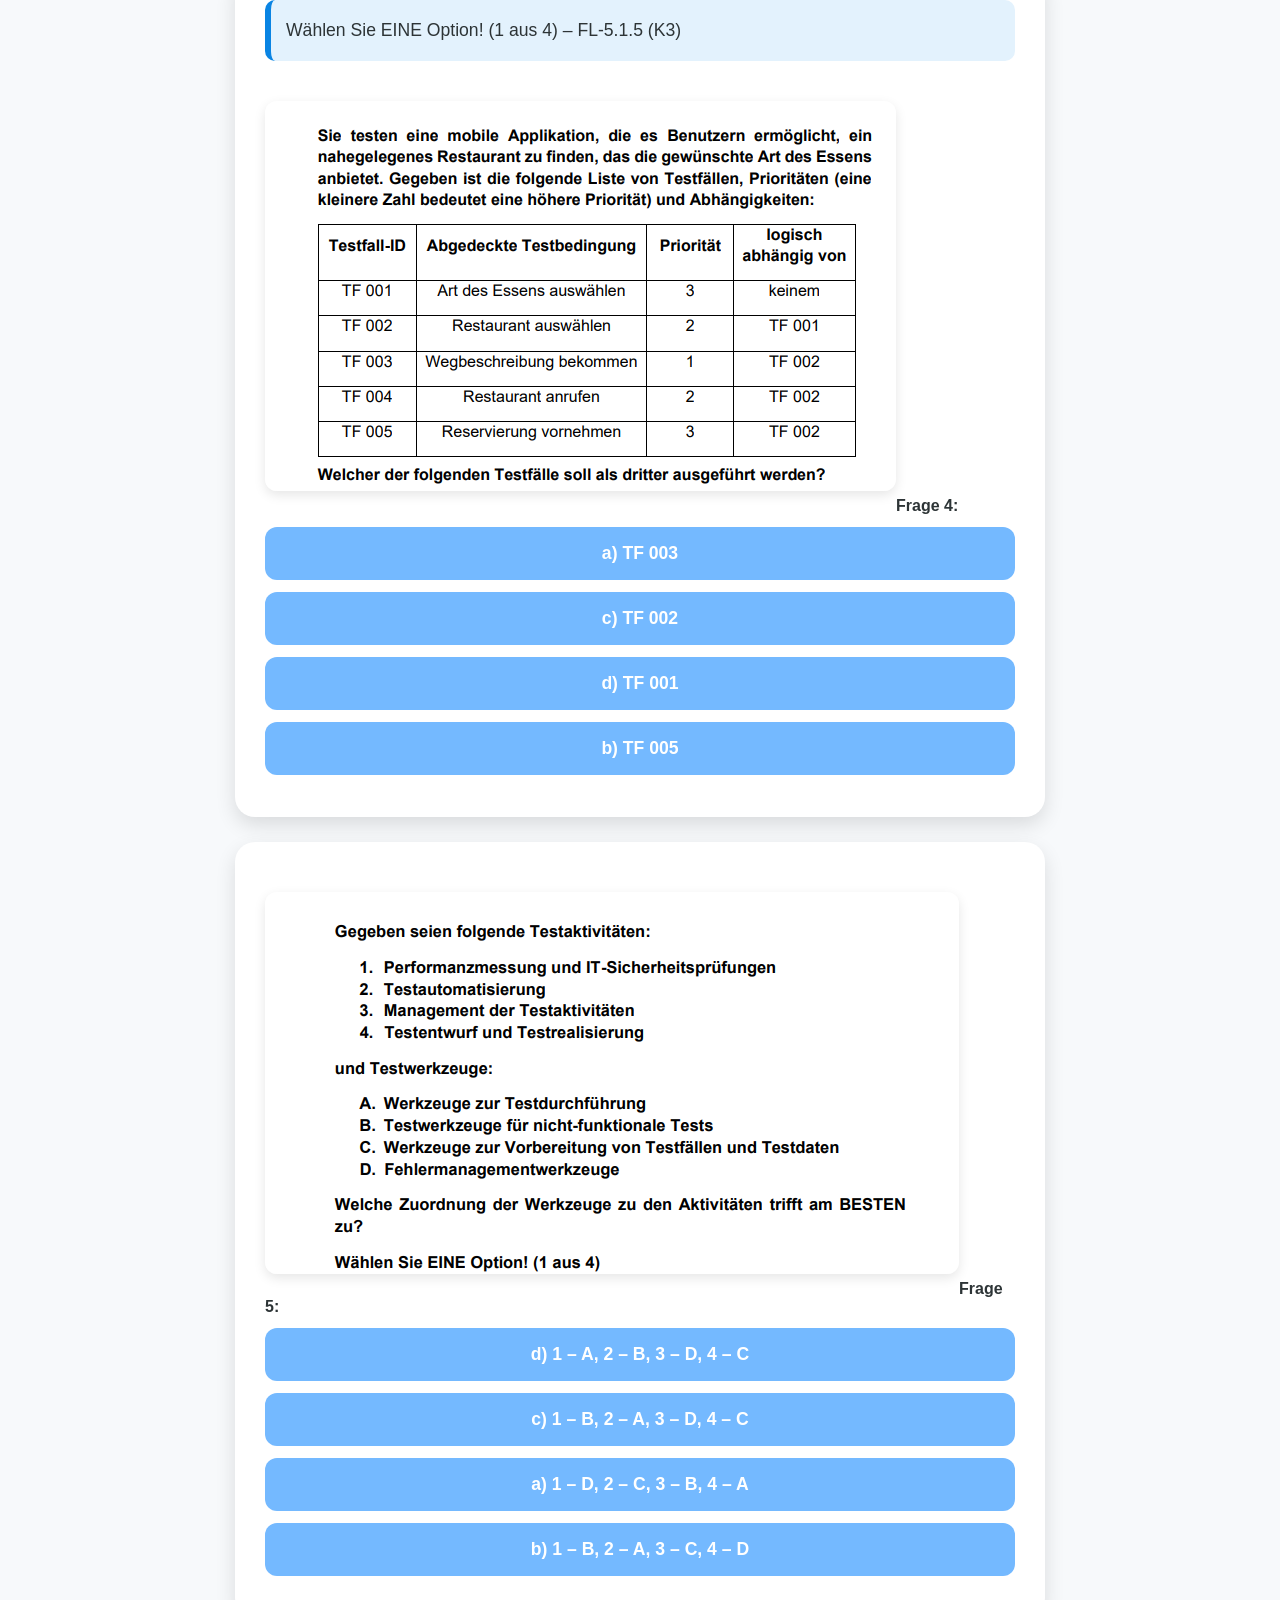
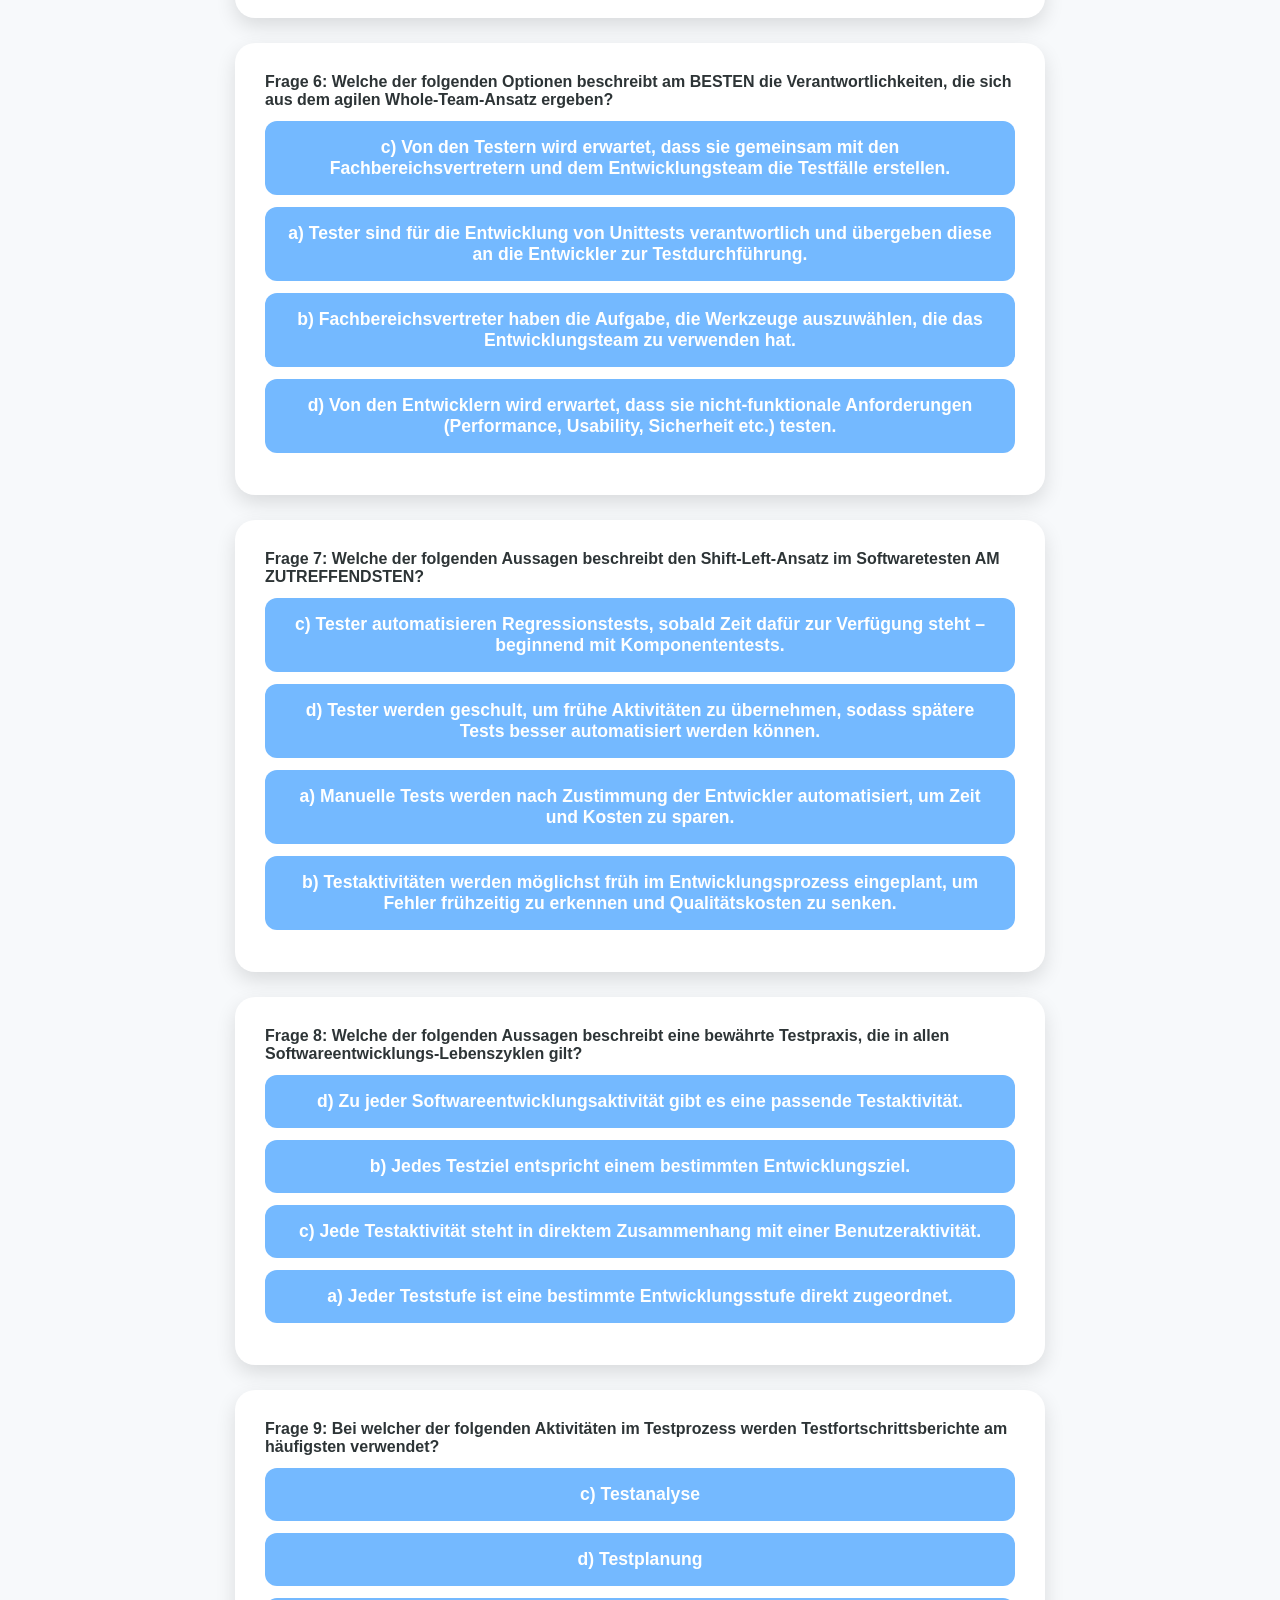
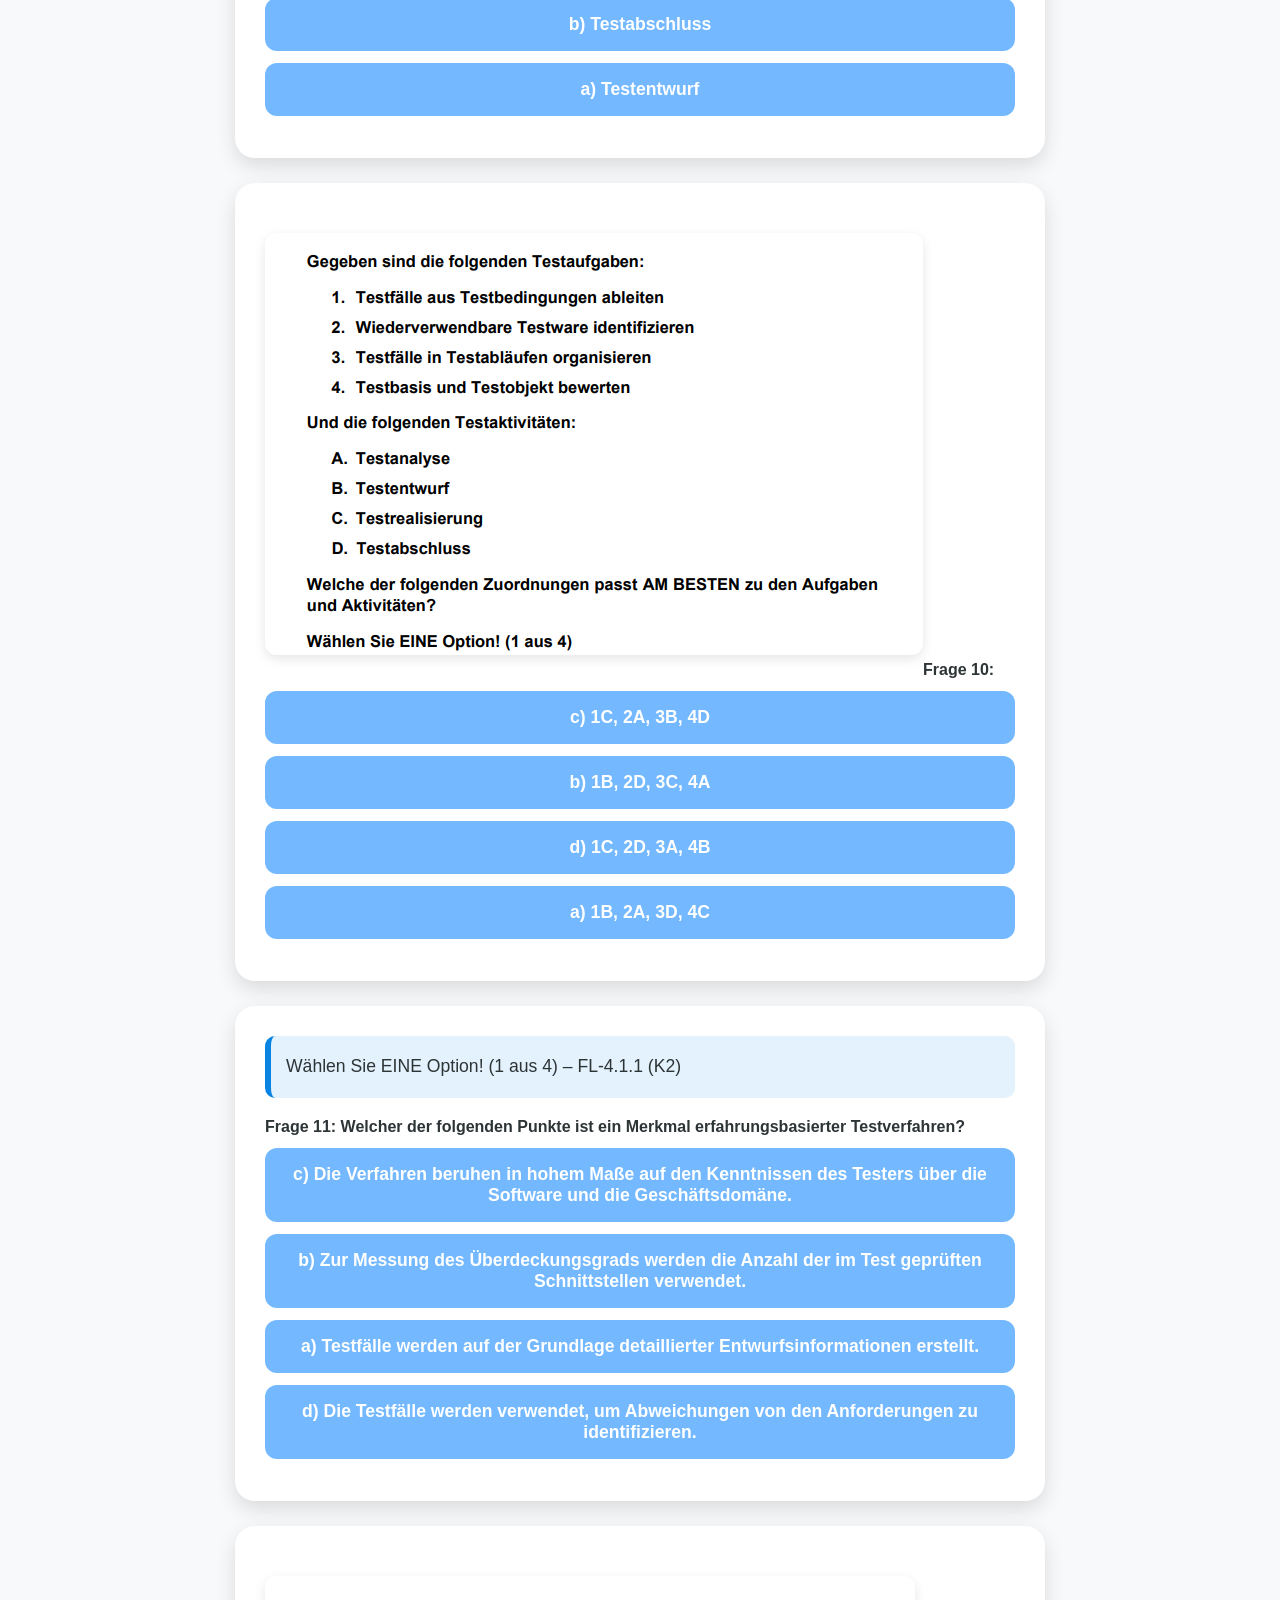
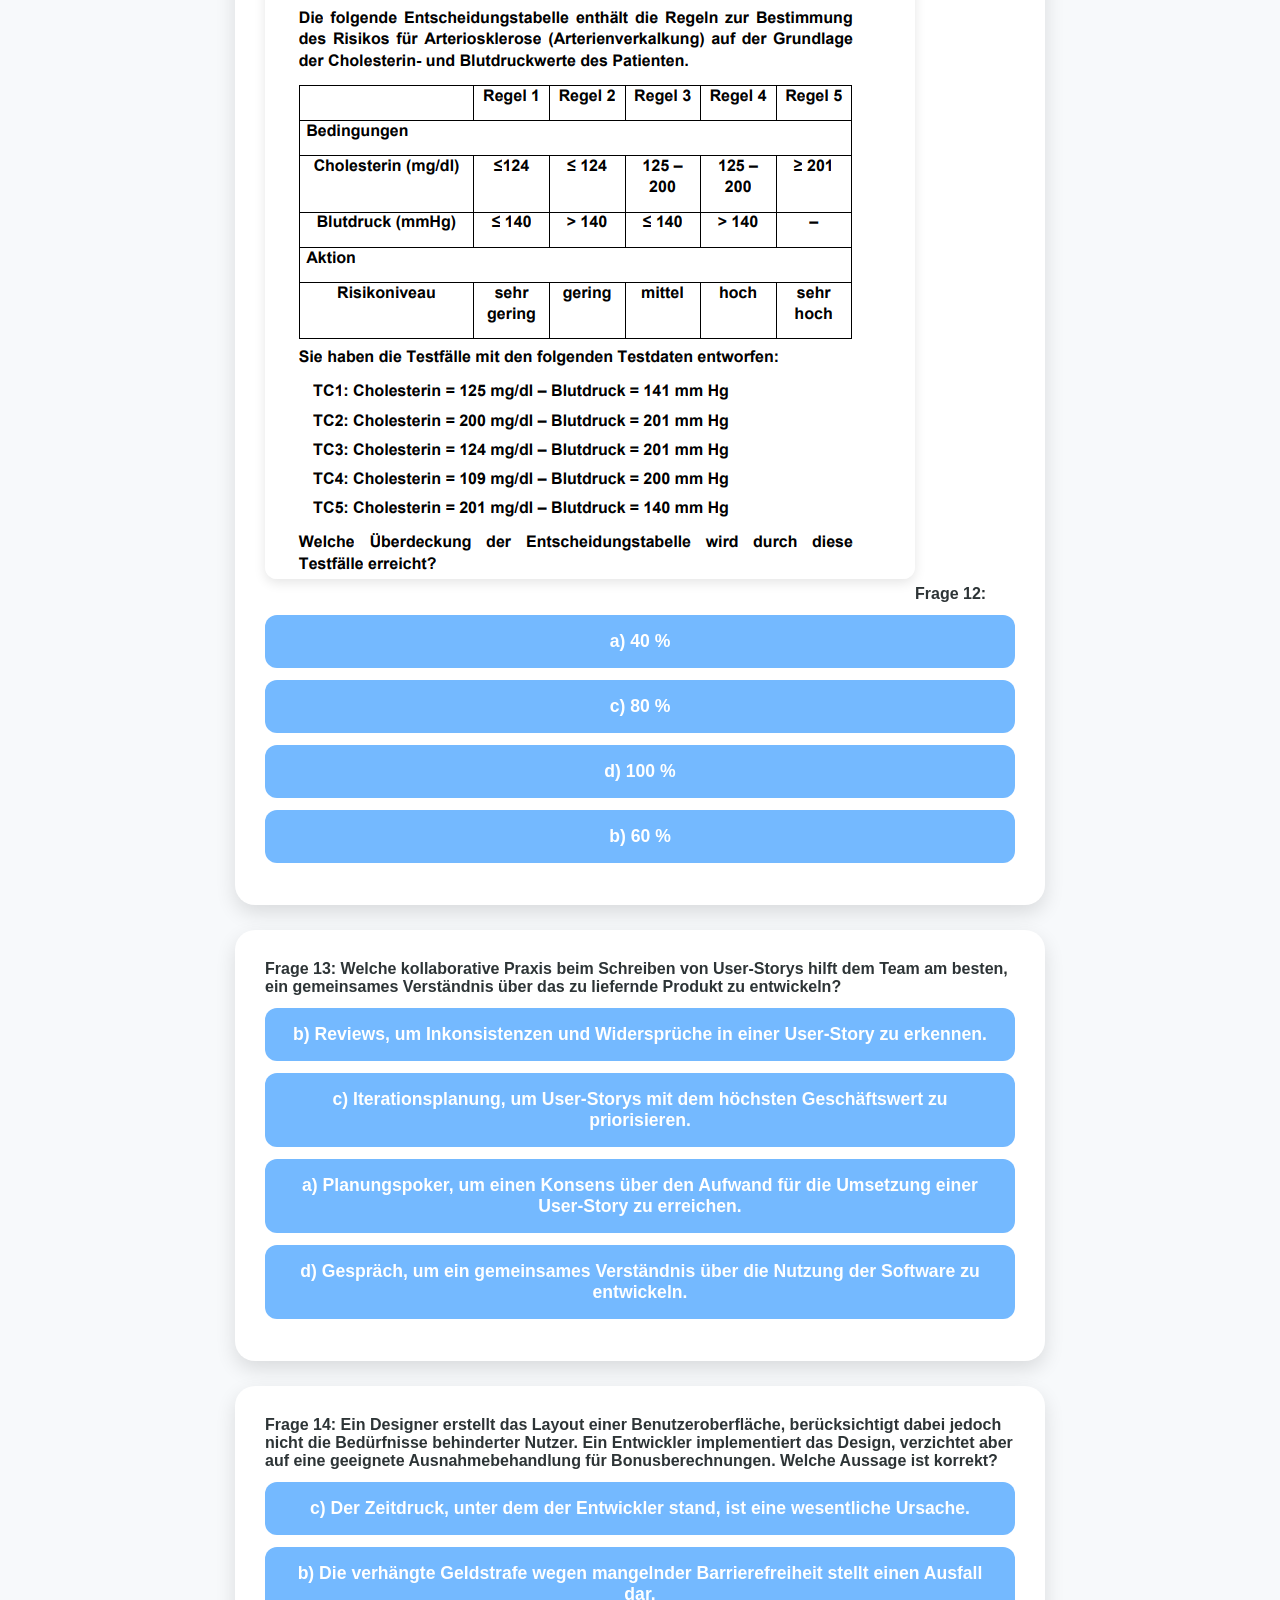
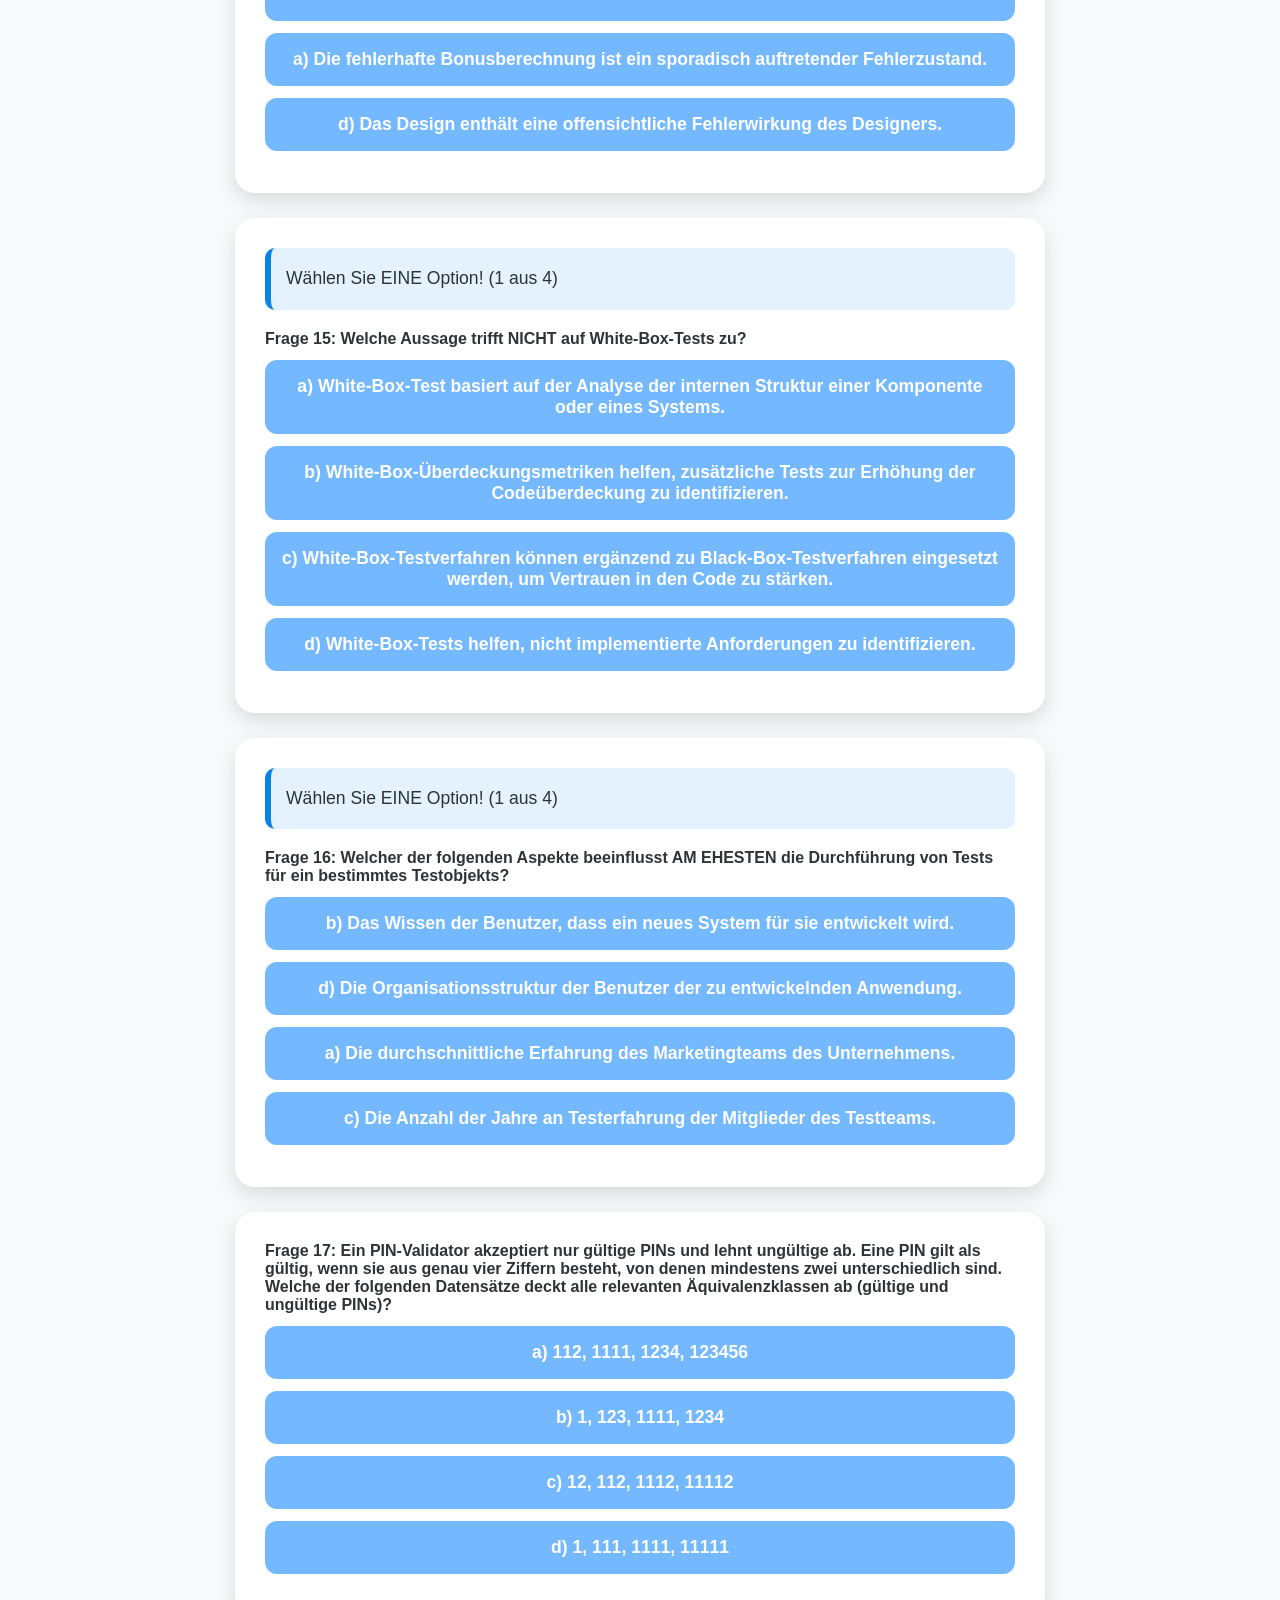
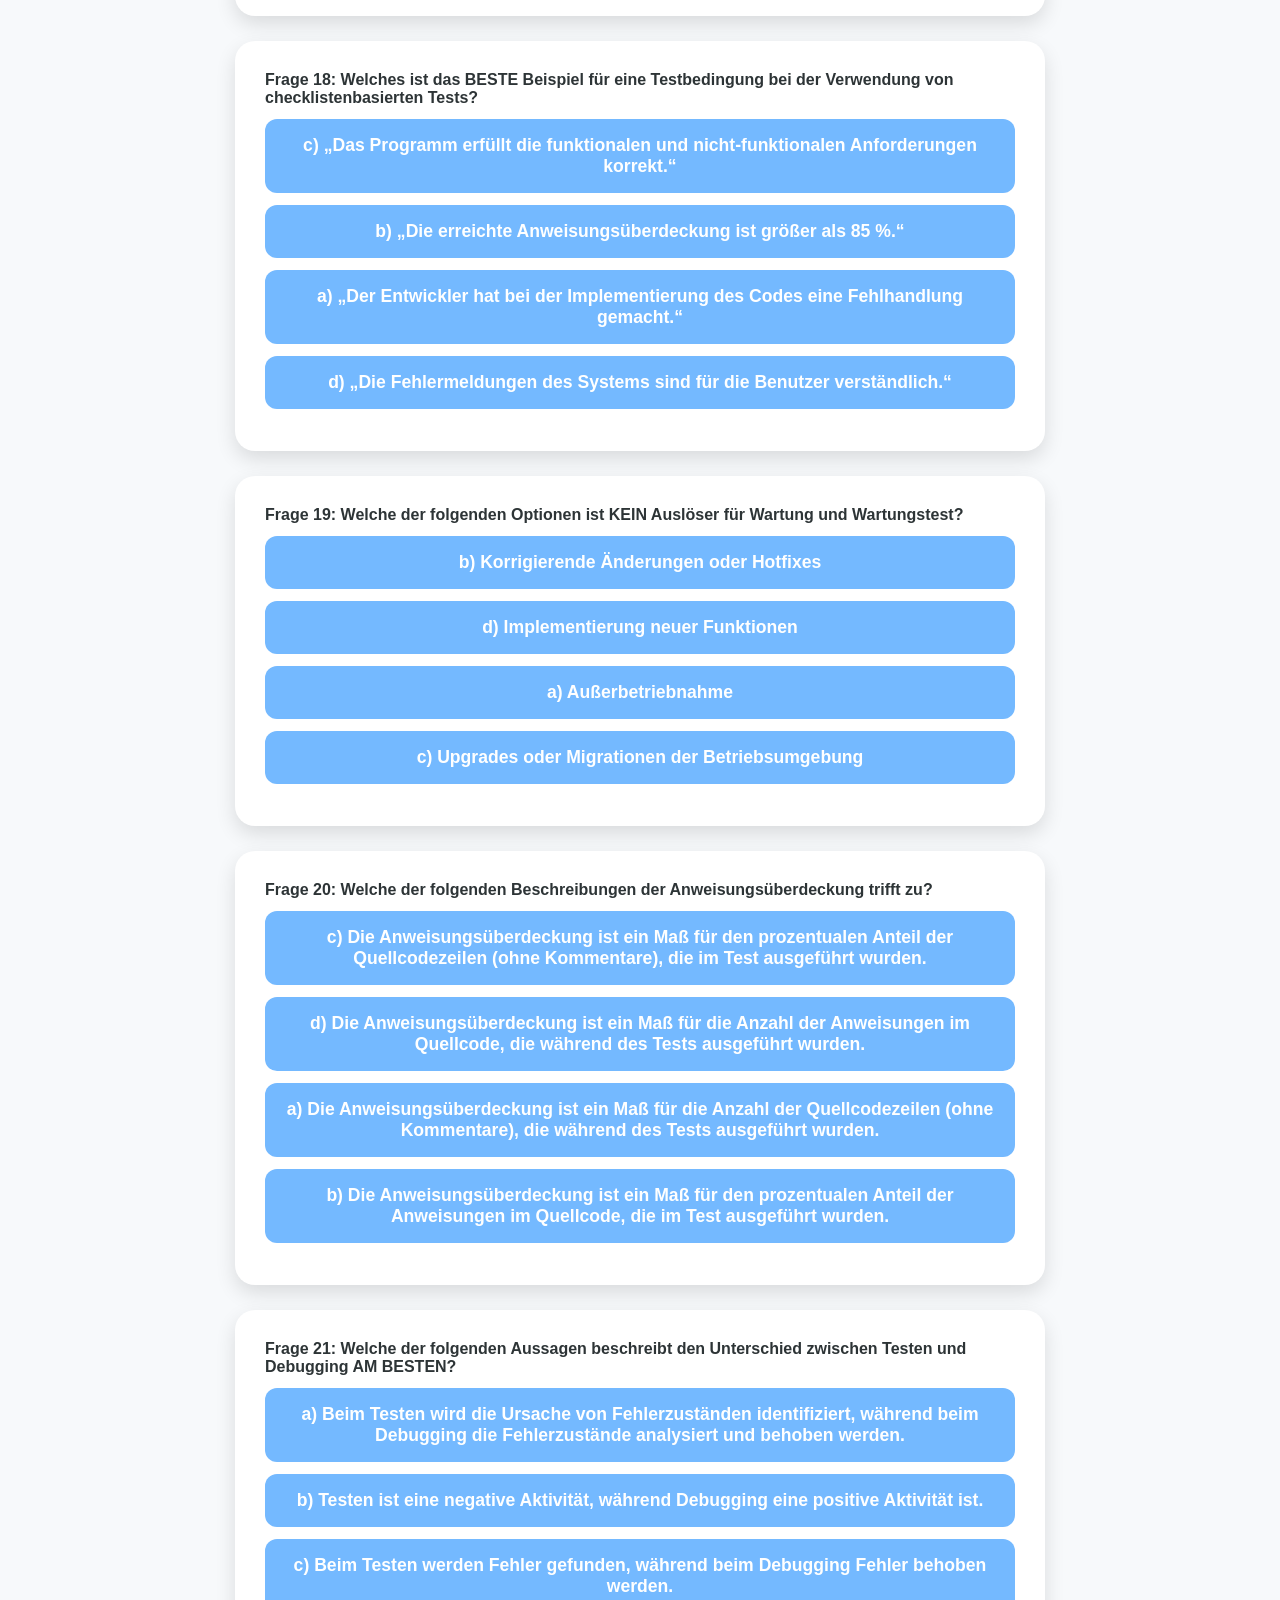
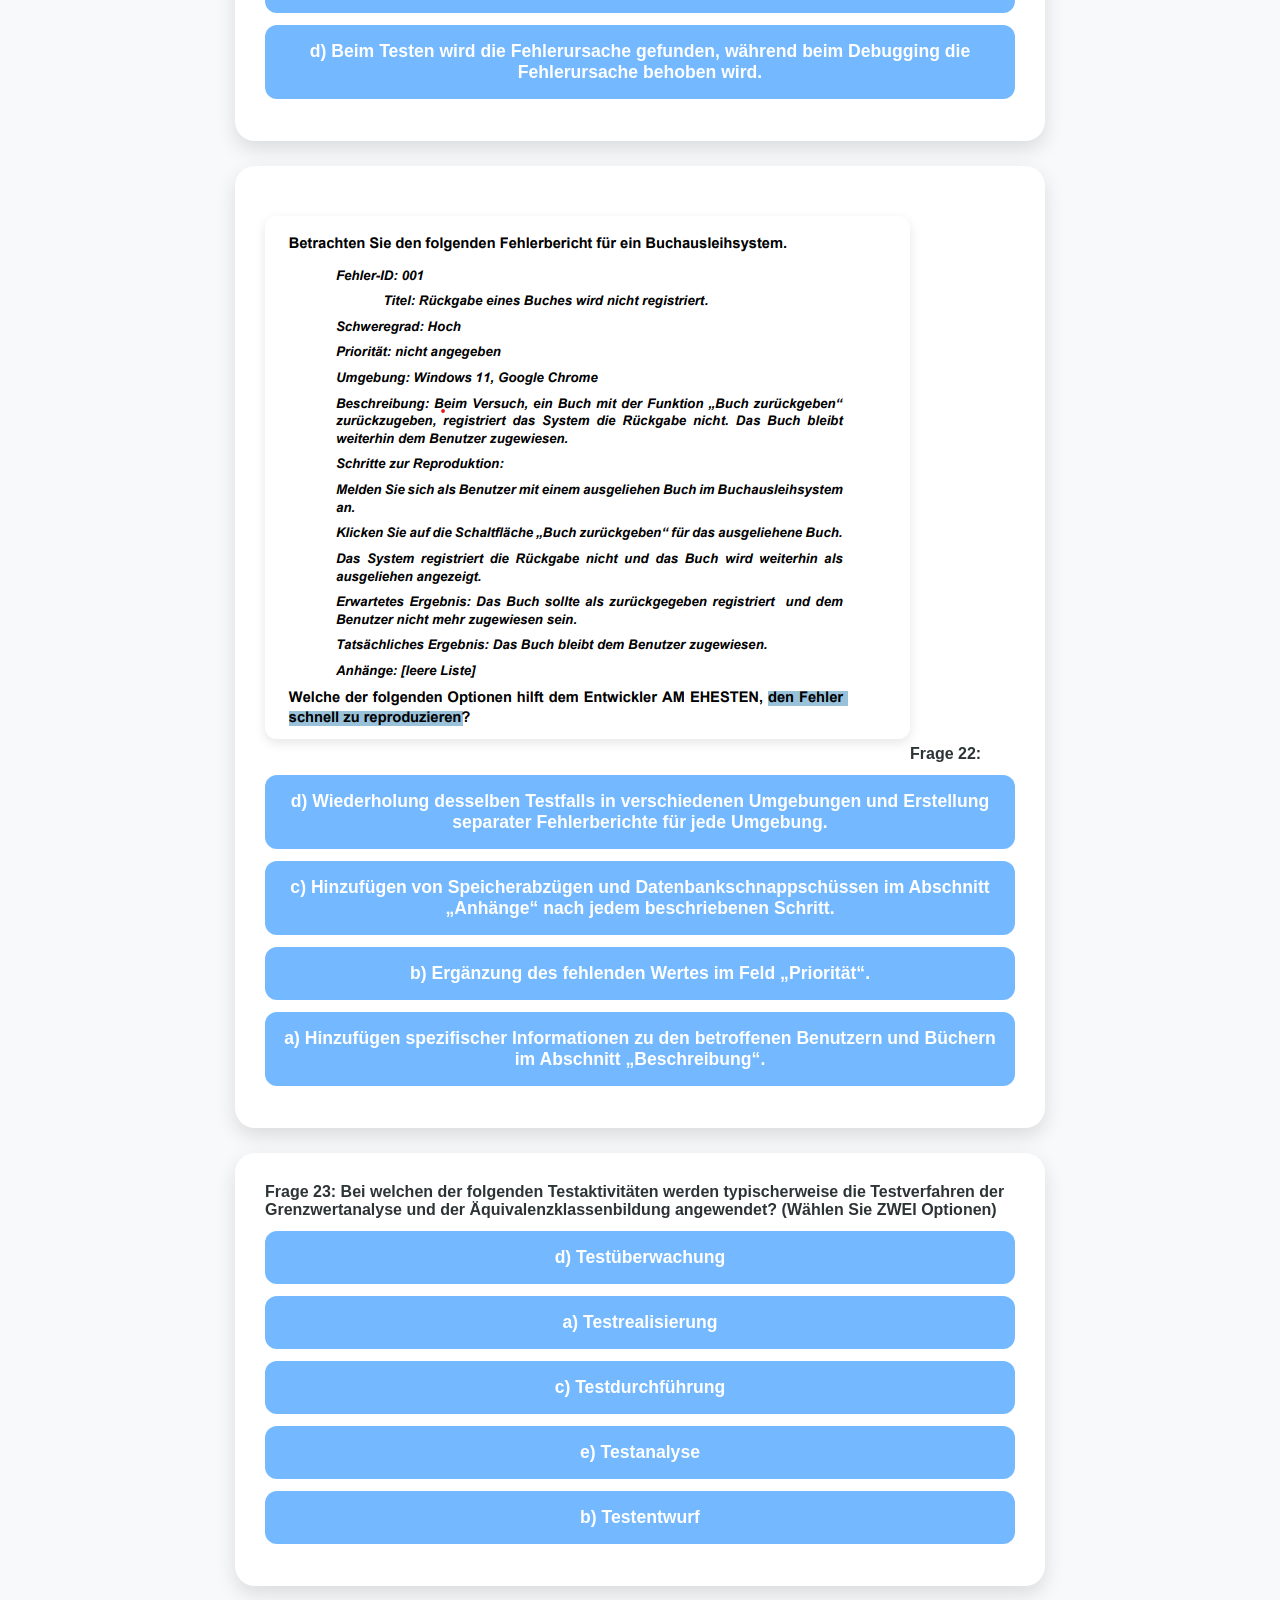
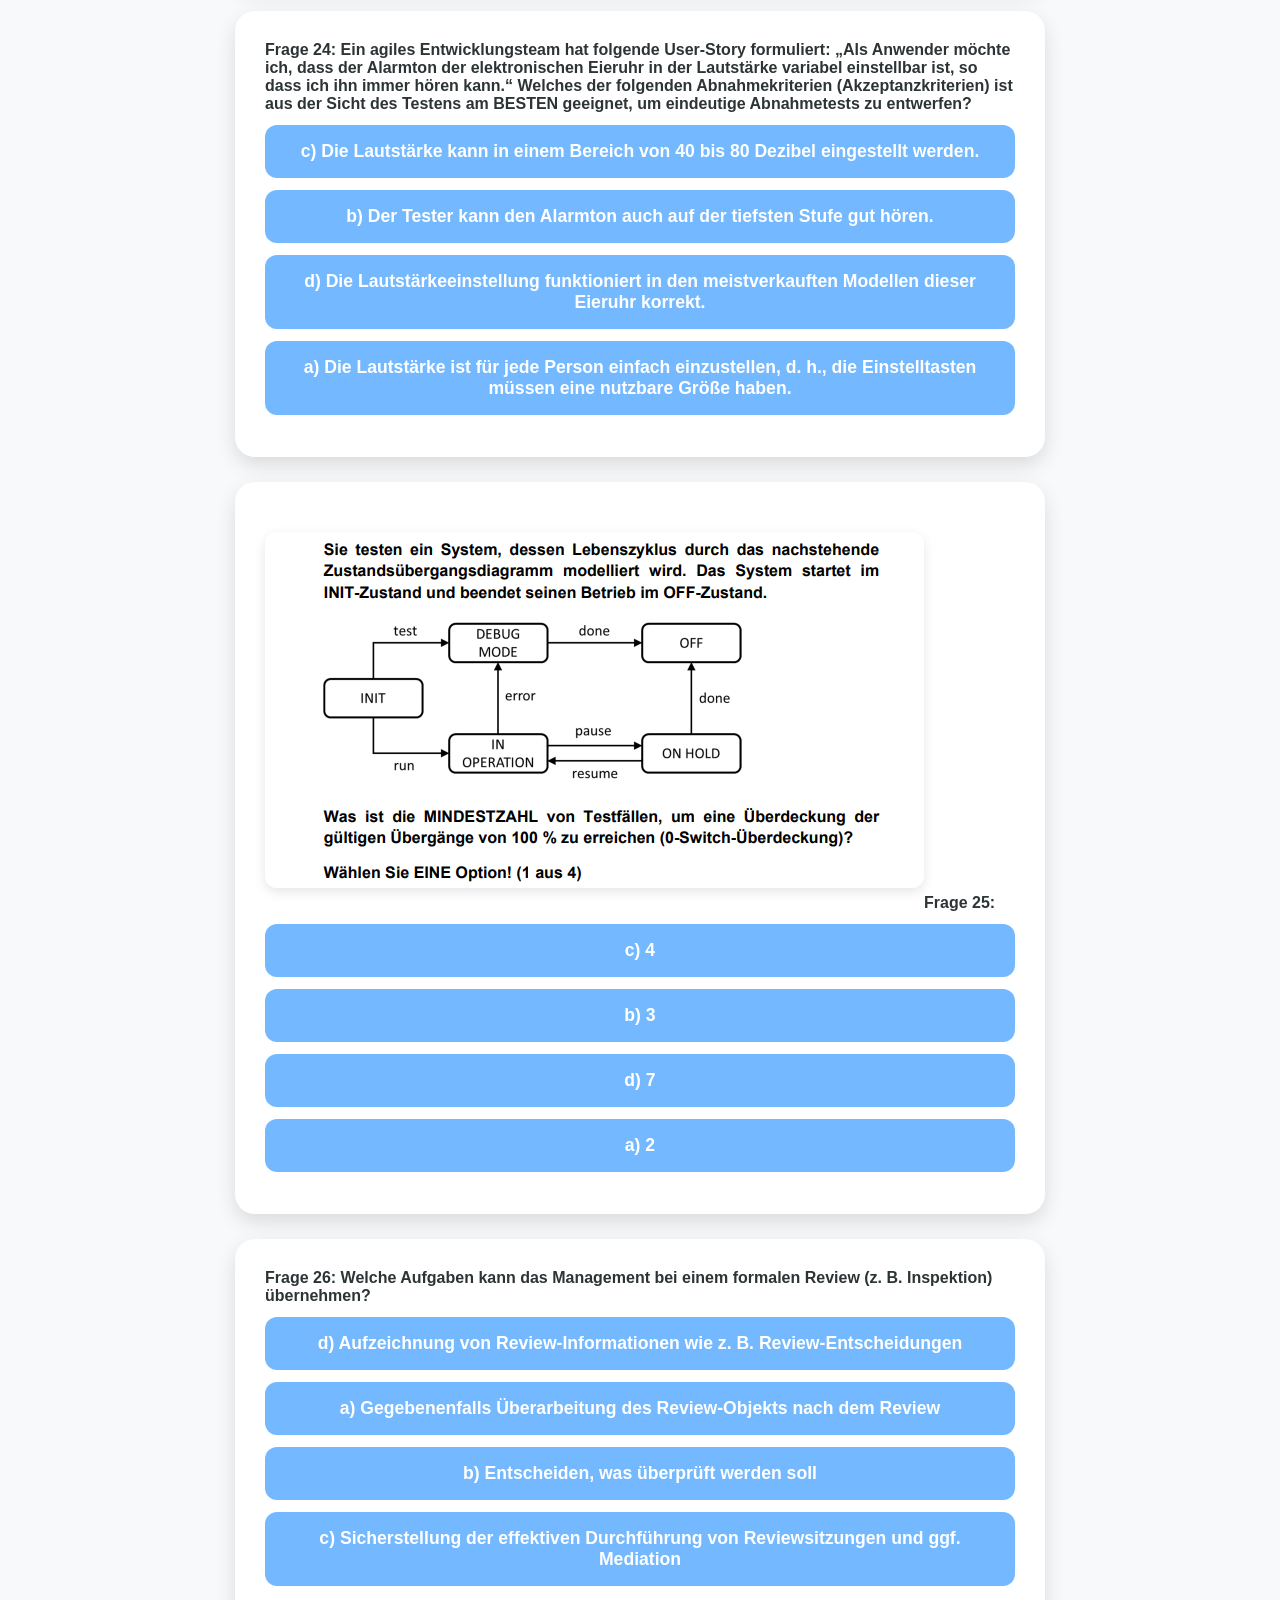
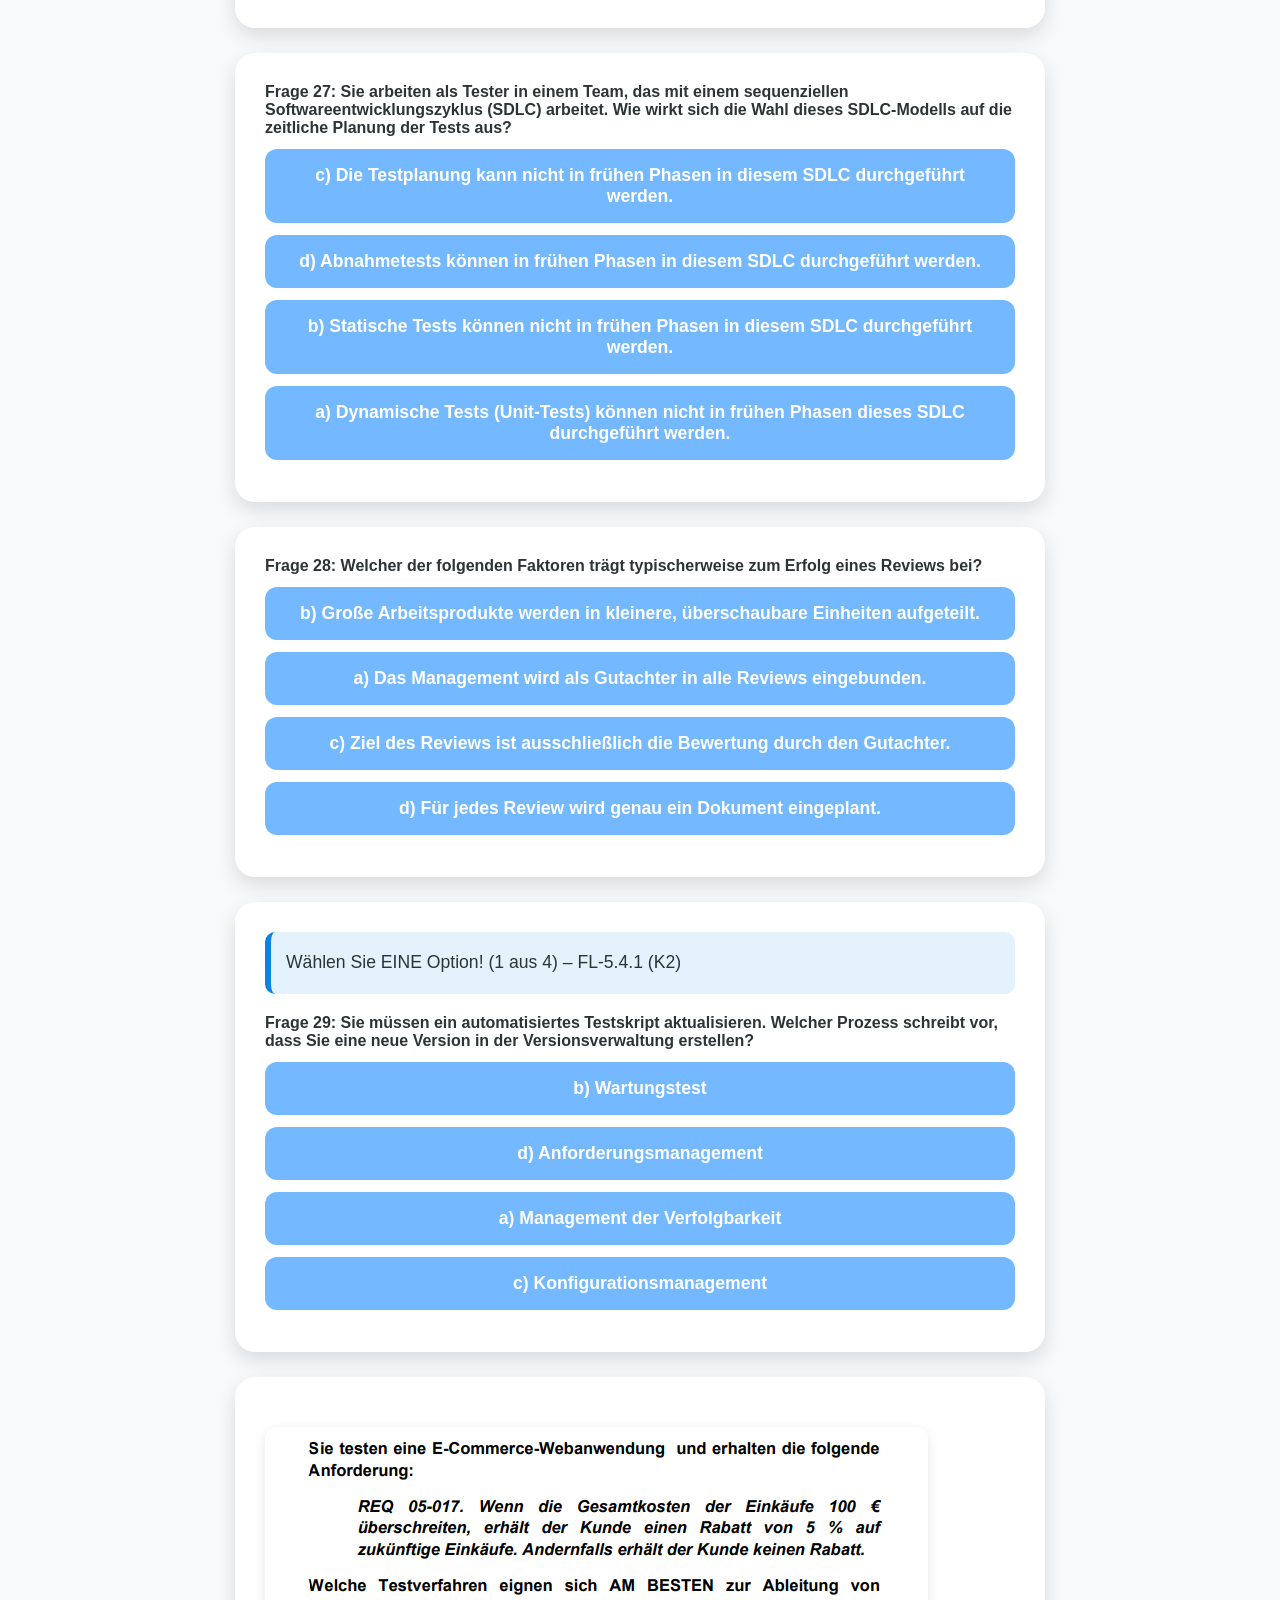
==== commit de68dd64: "data data" ====
--- a/index.html
+++ b/index.html
@@ -16,6 +16,5 @@
   <script src="script.js"></script>
 
 
-<img src="img/seta13.png" alt="">
 </body>
 </html>
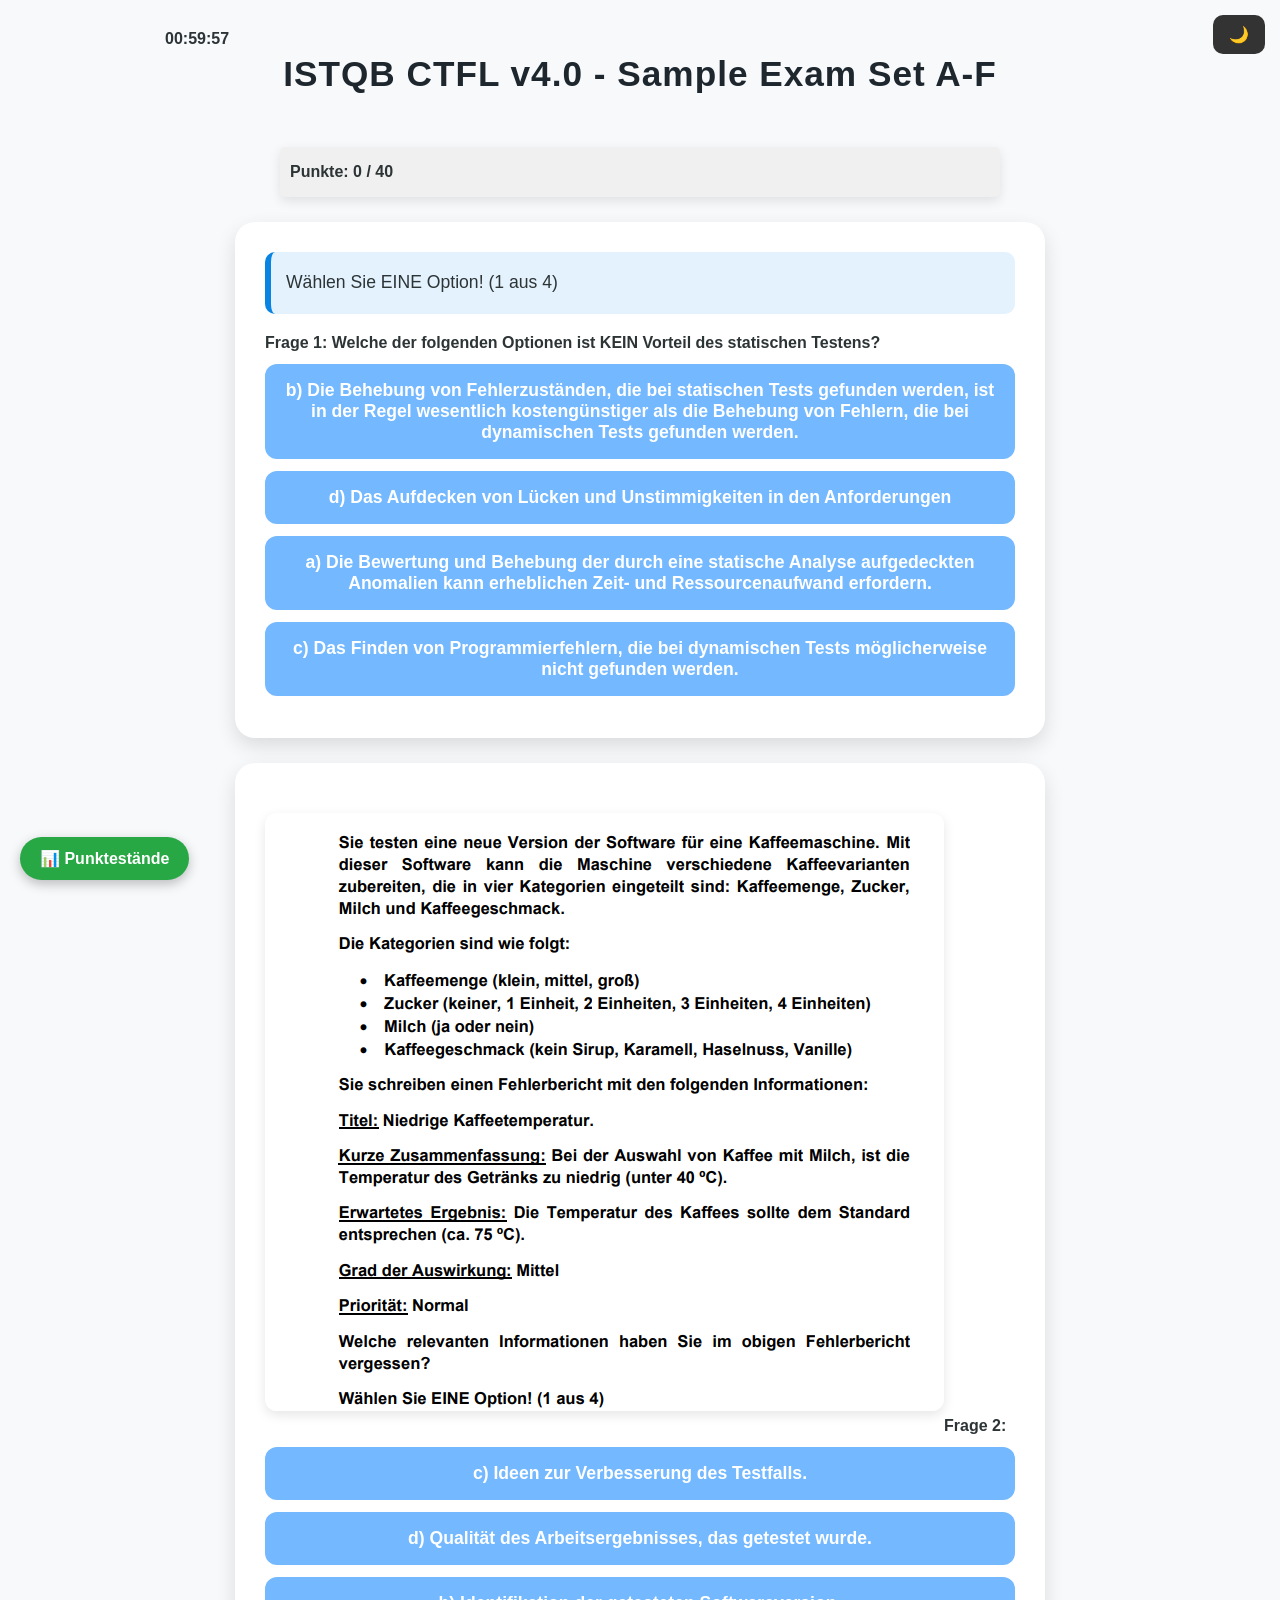
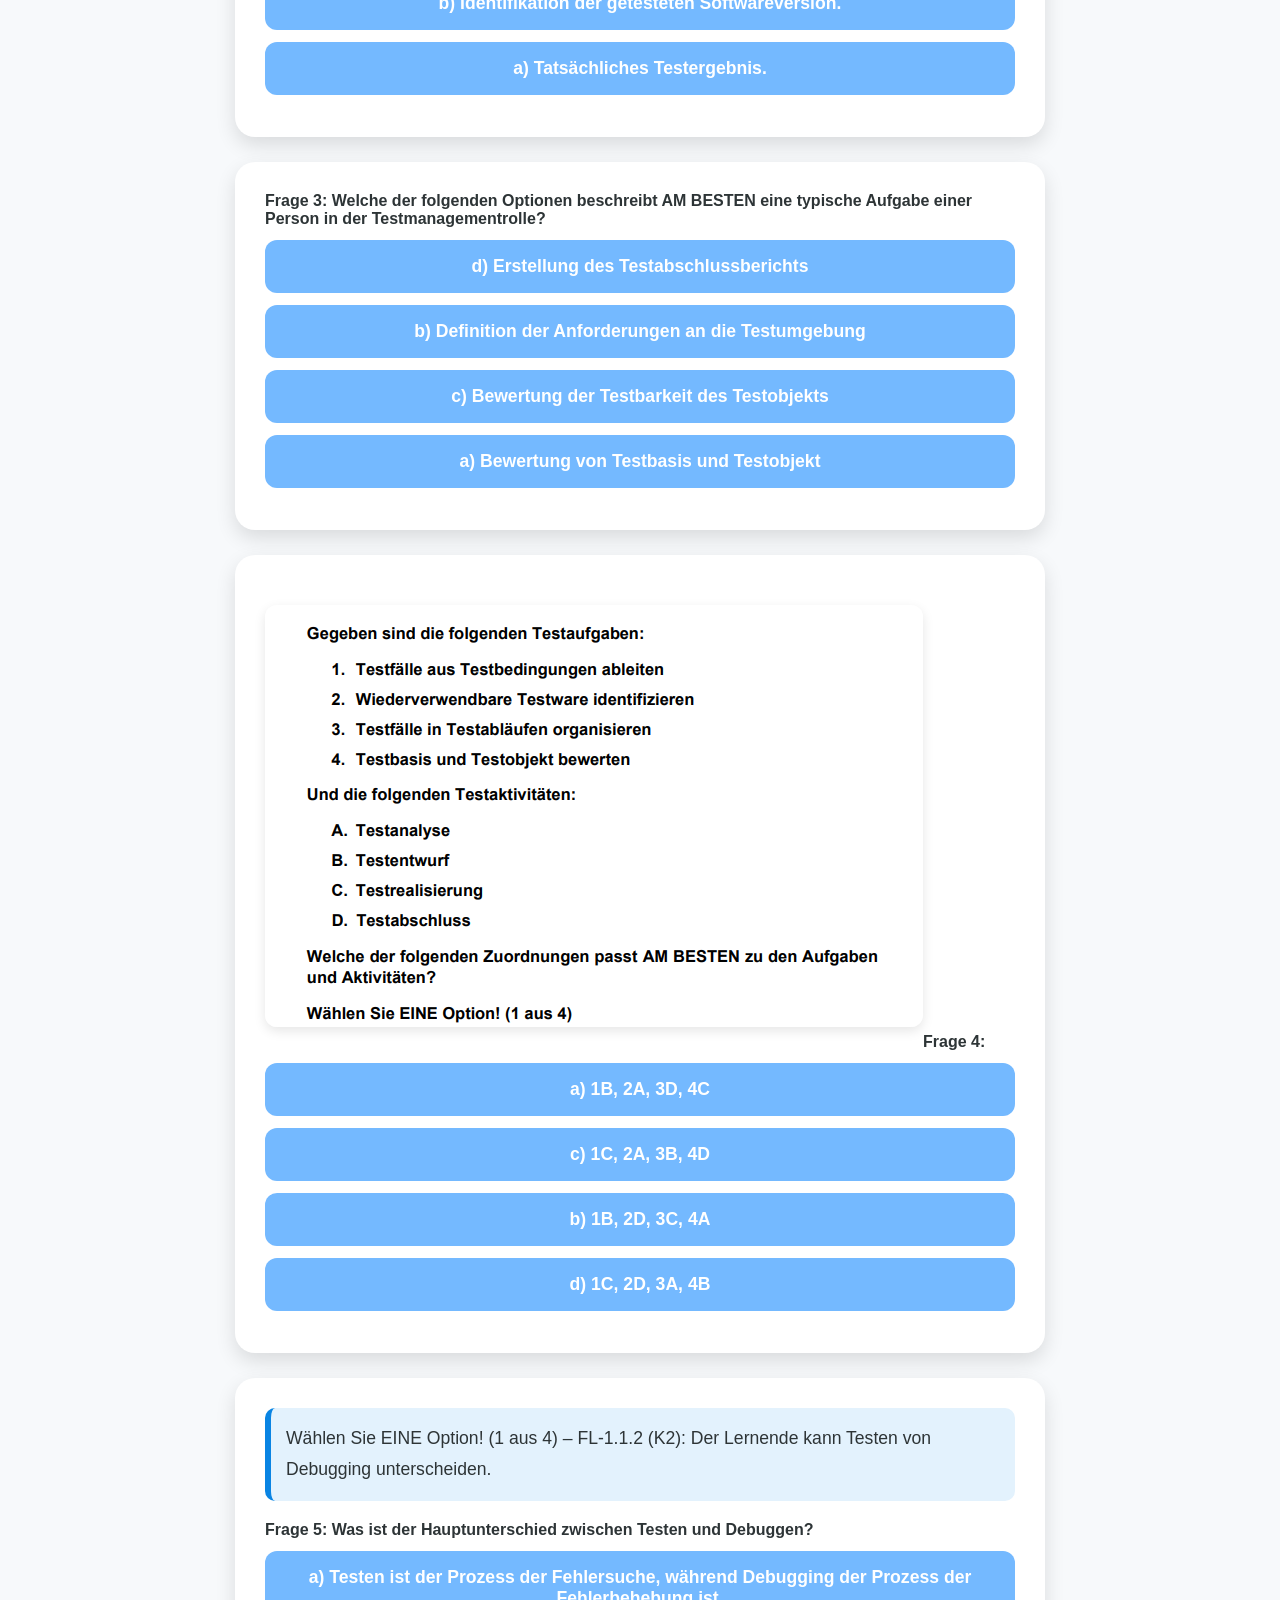
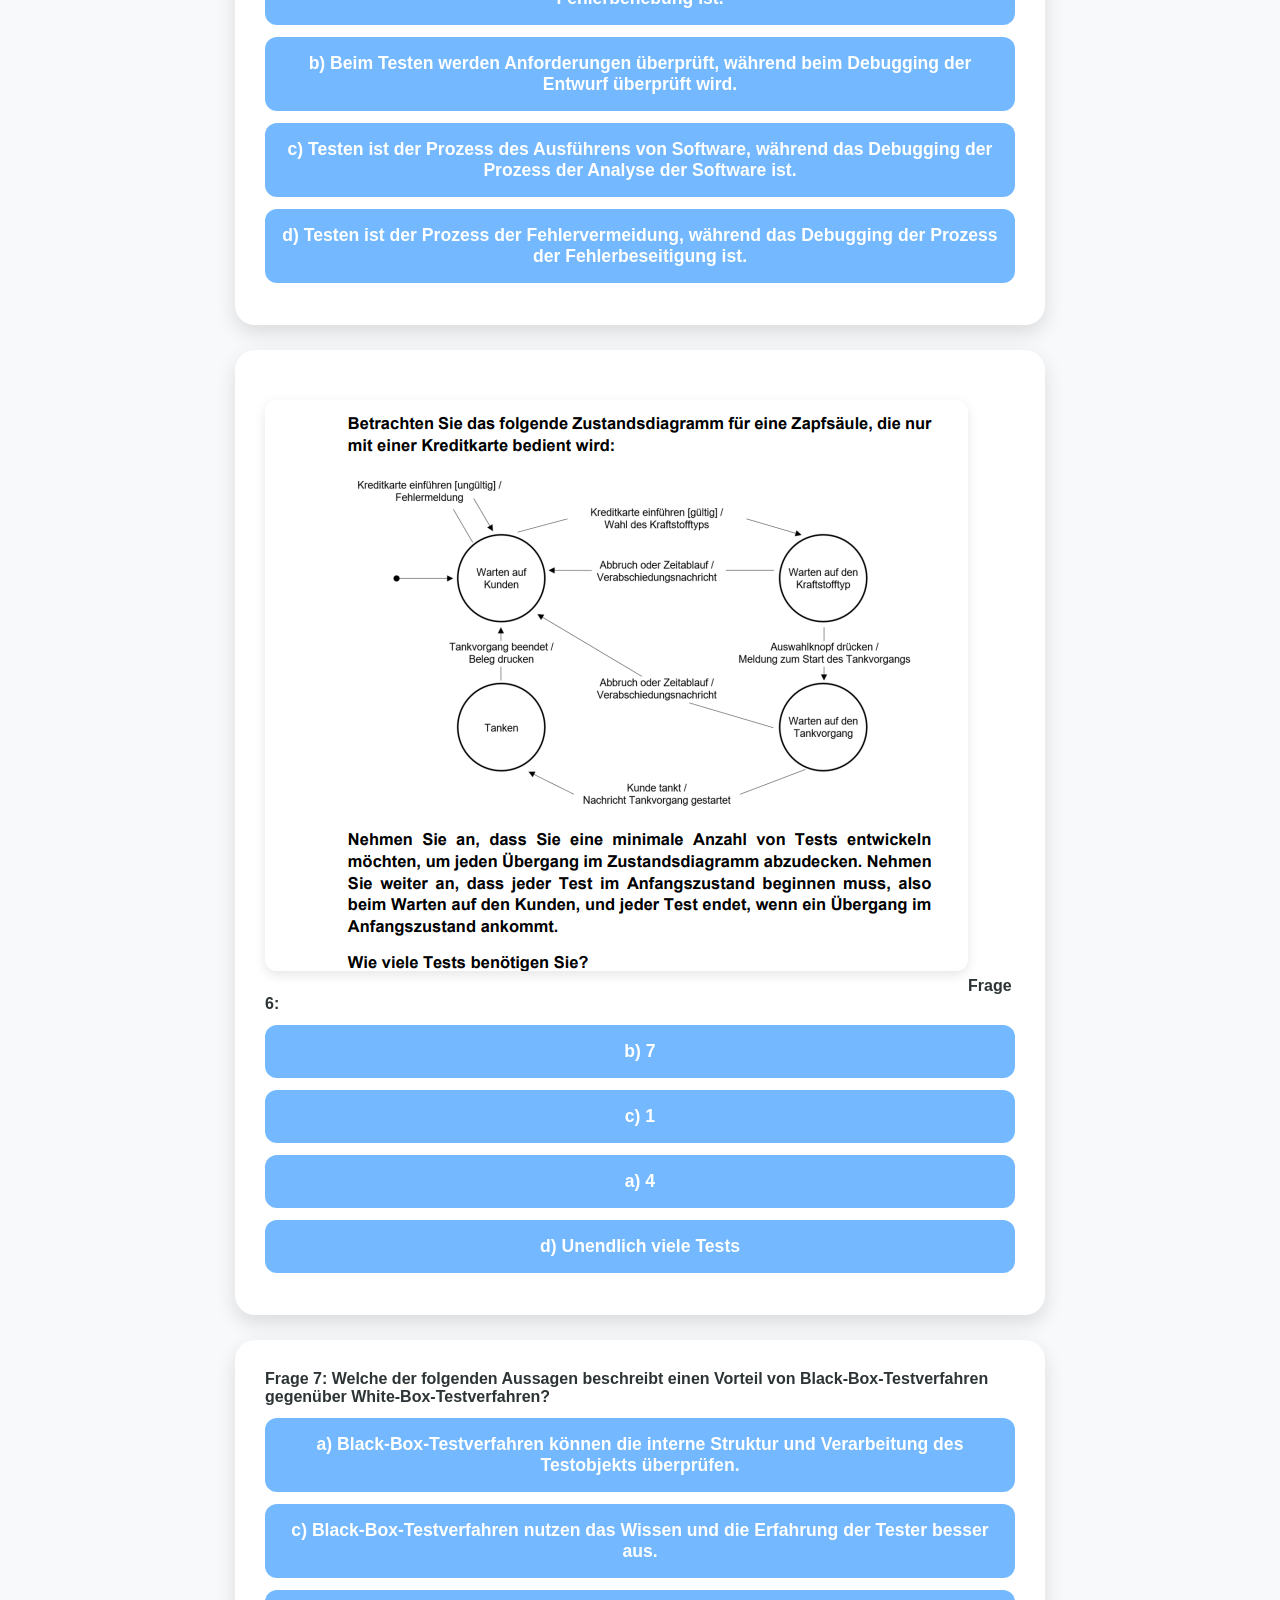
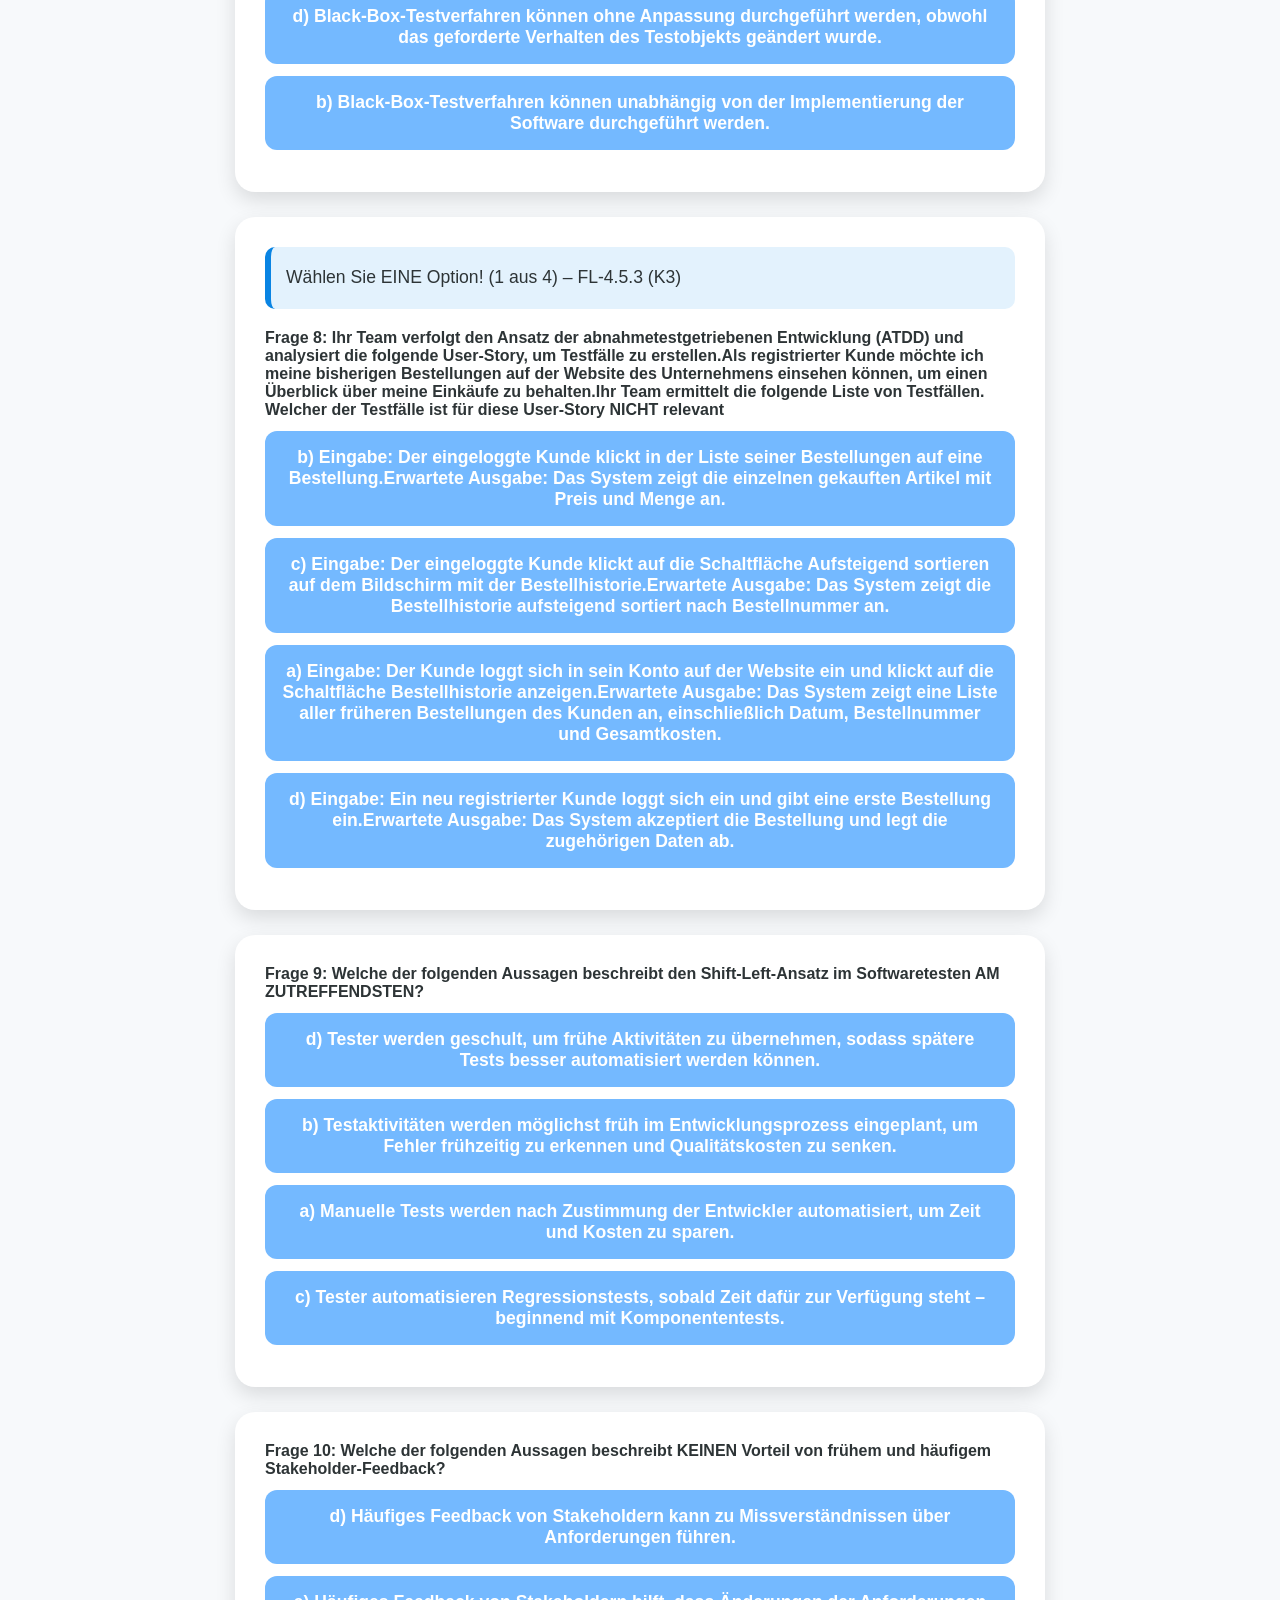
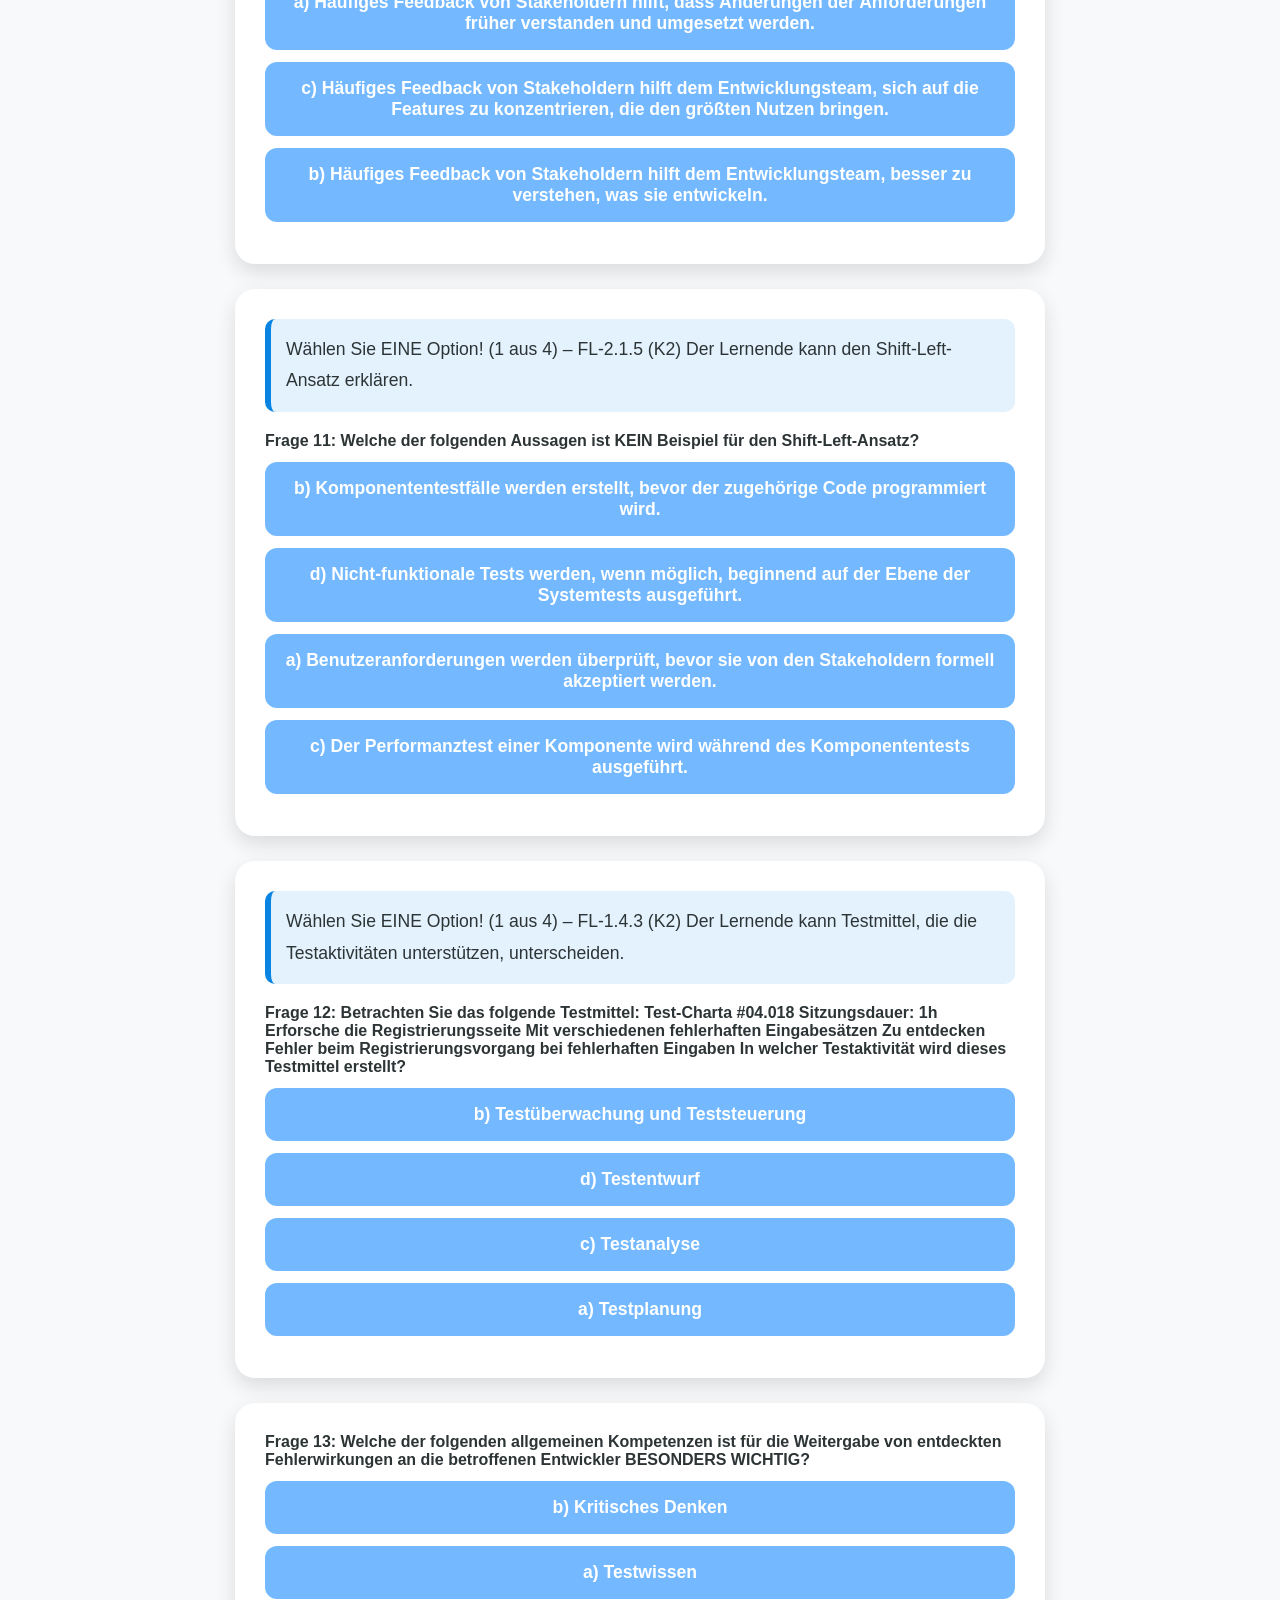
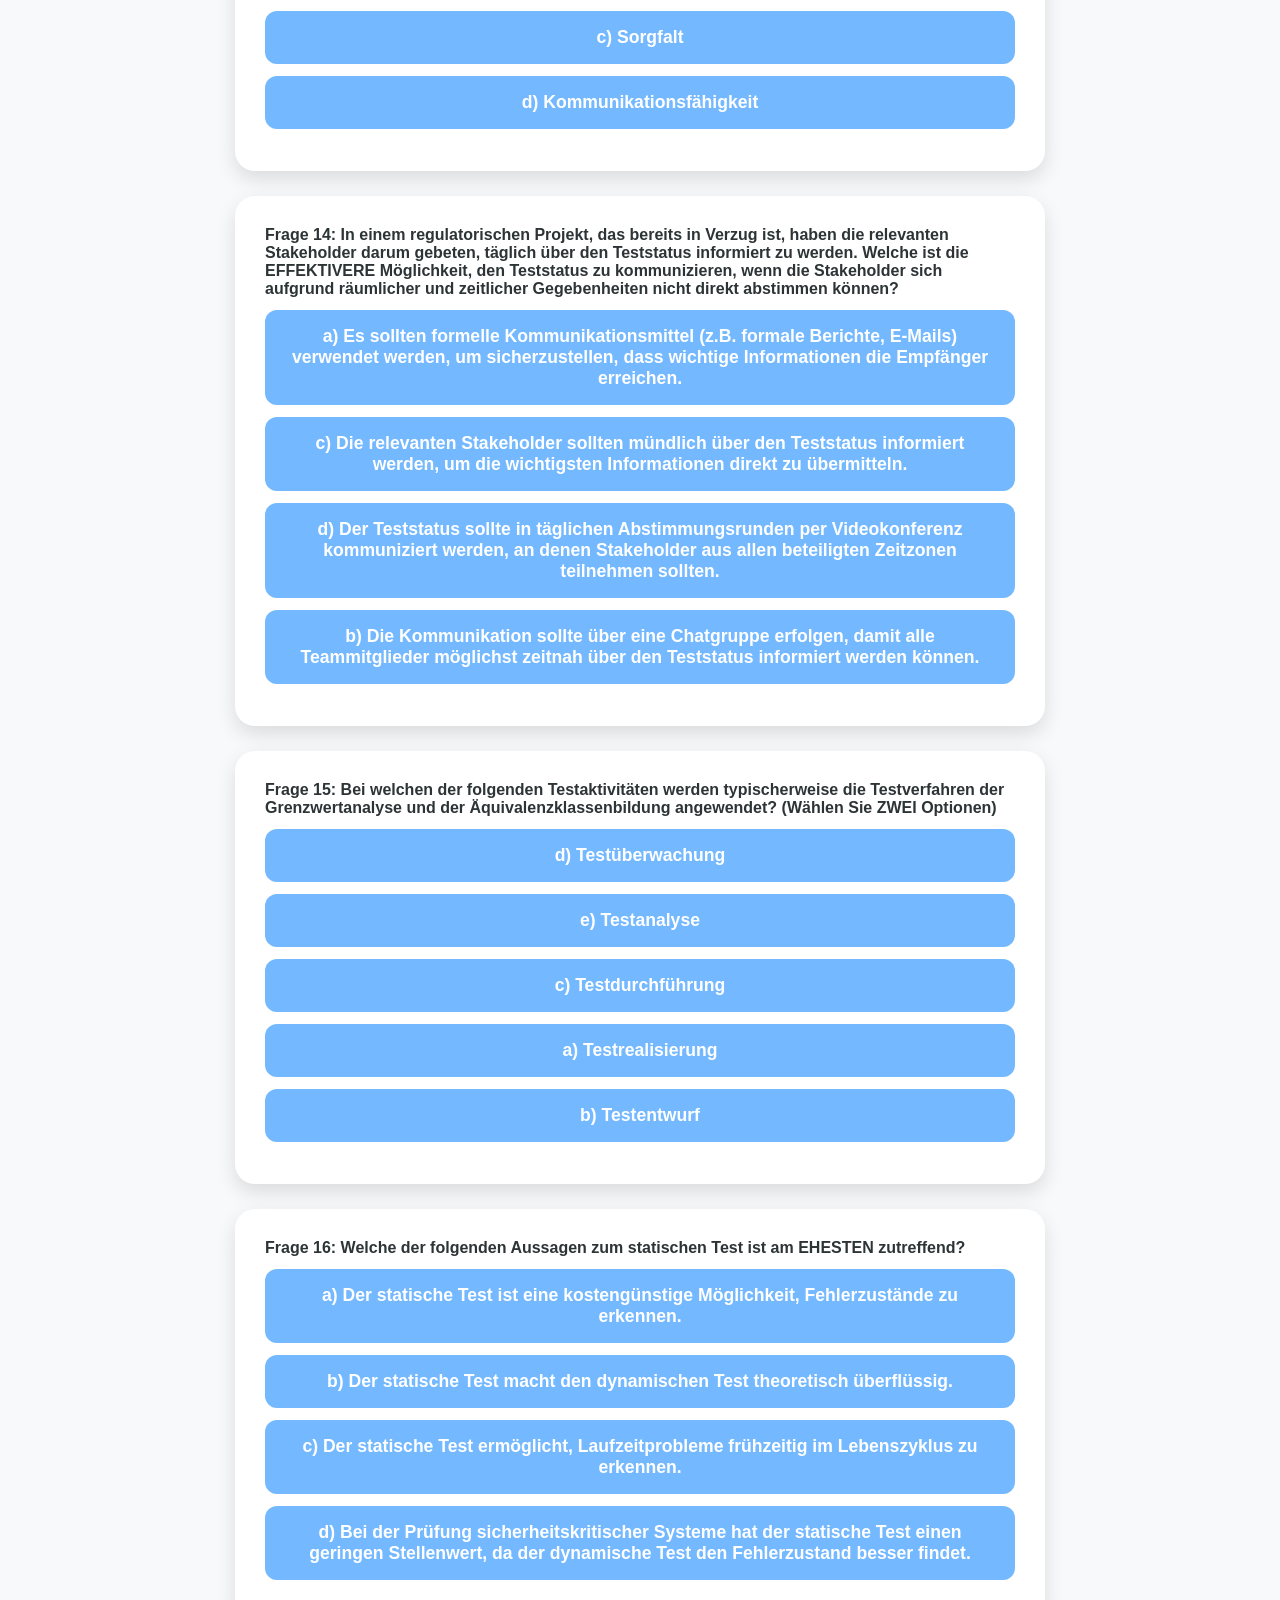
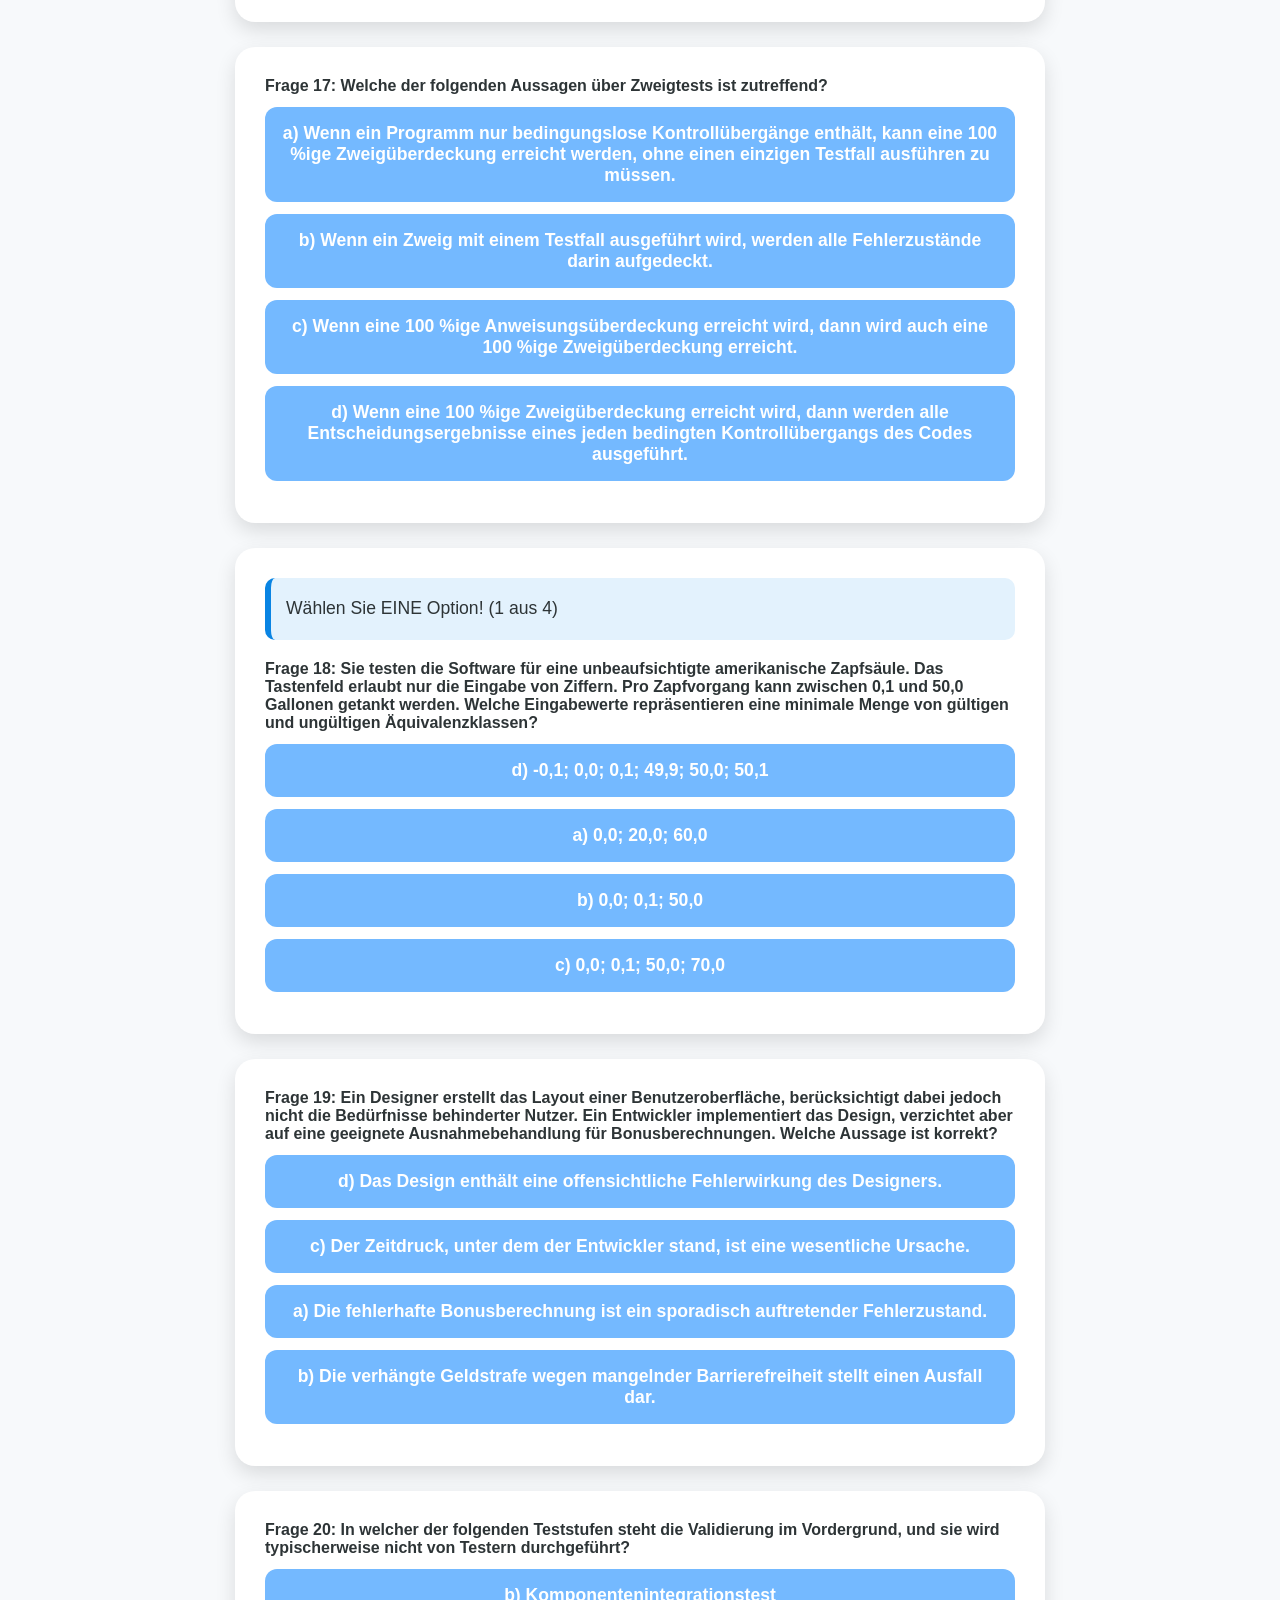
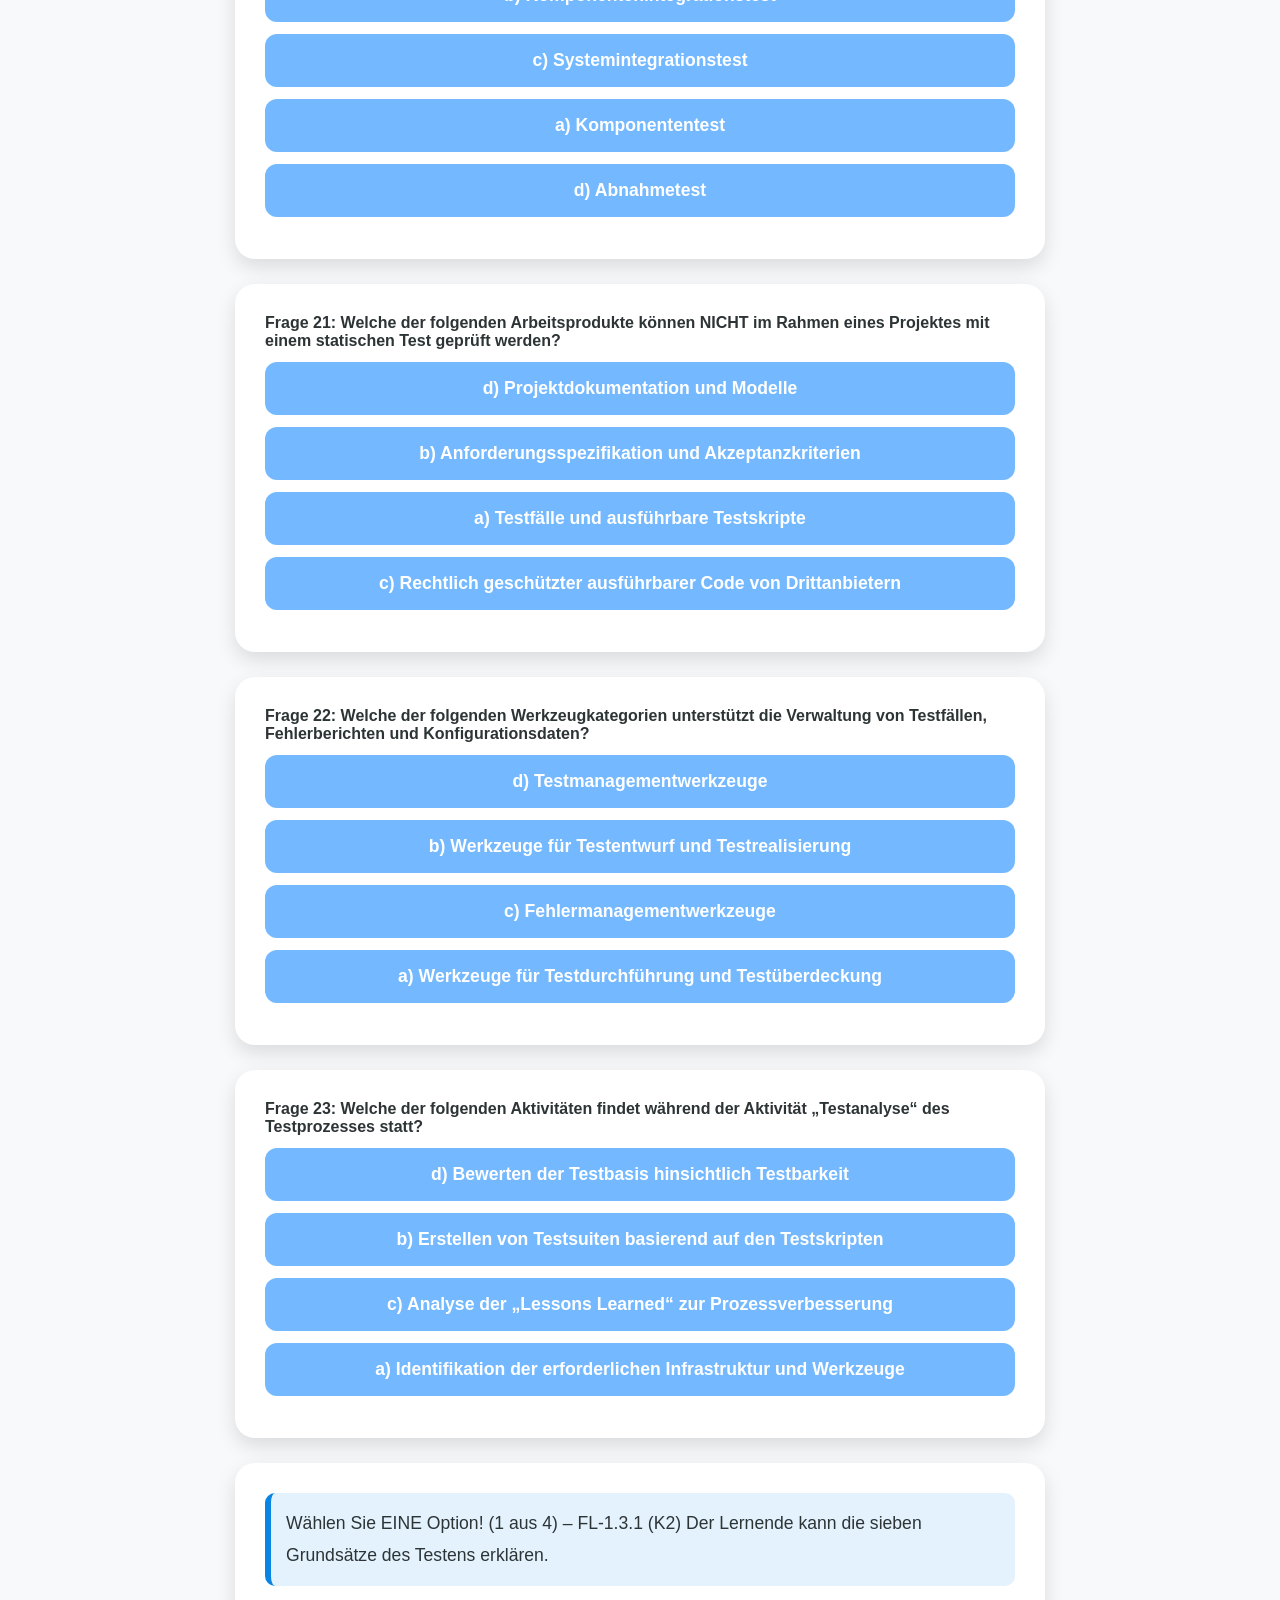
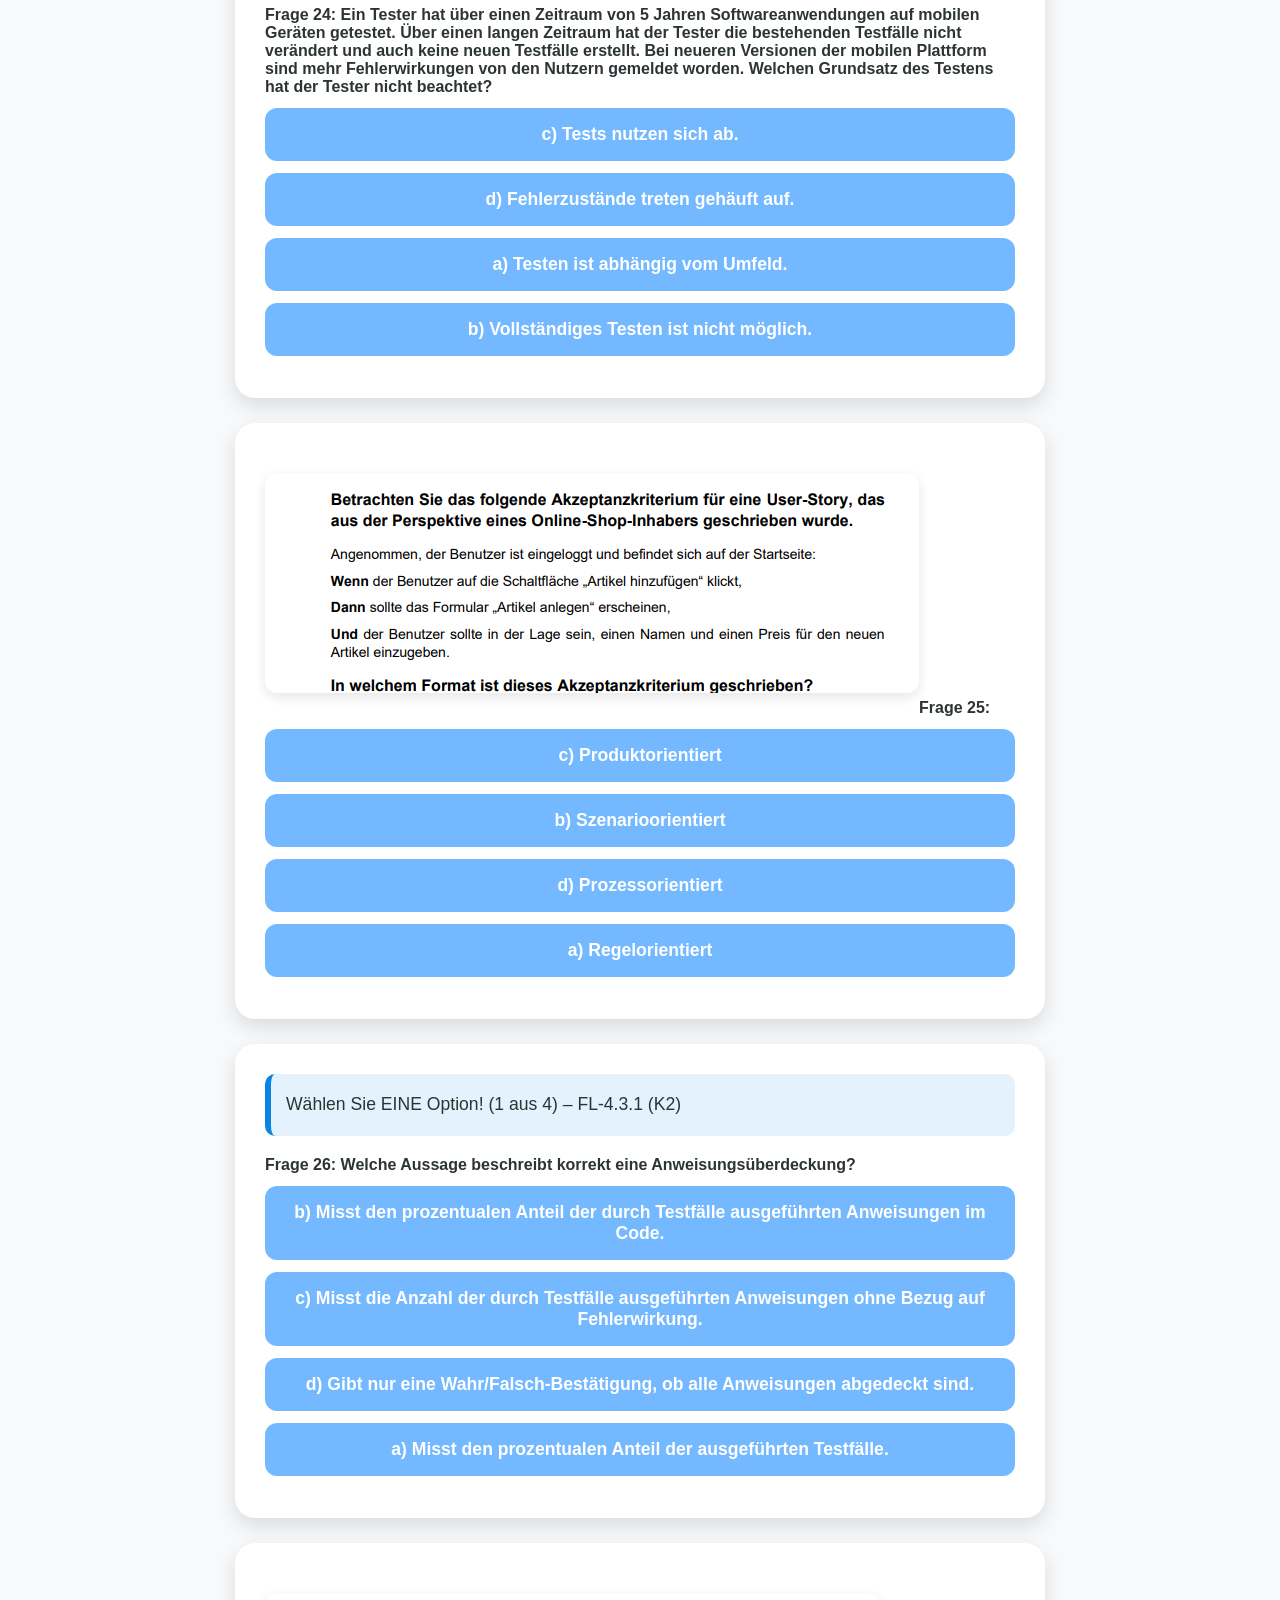
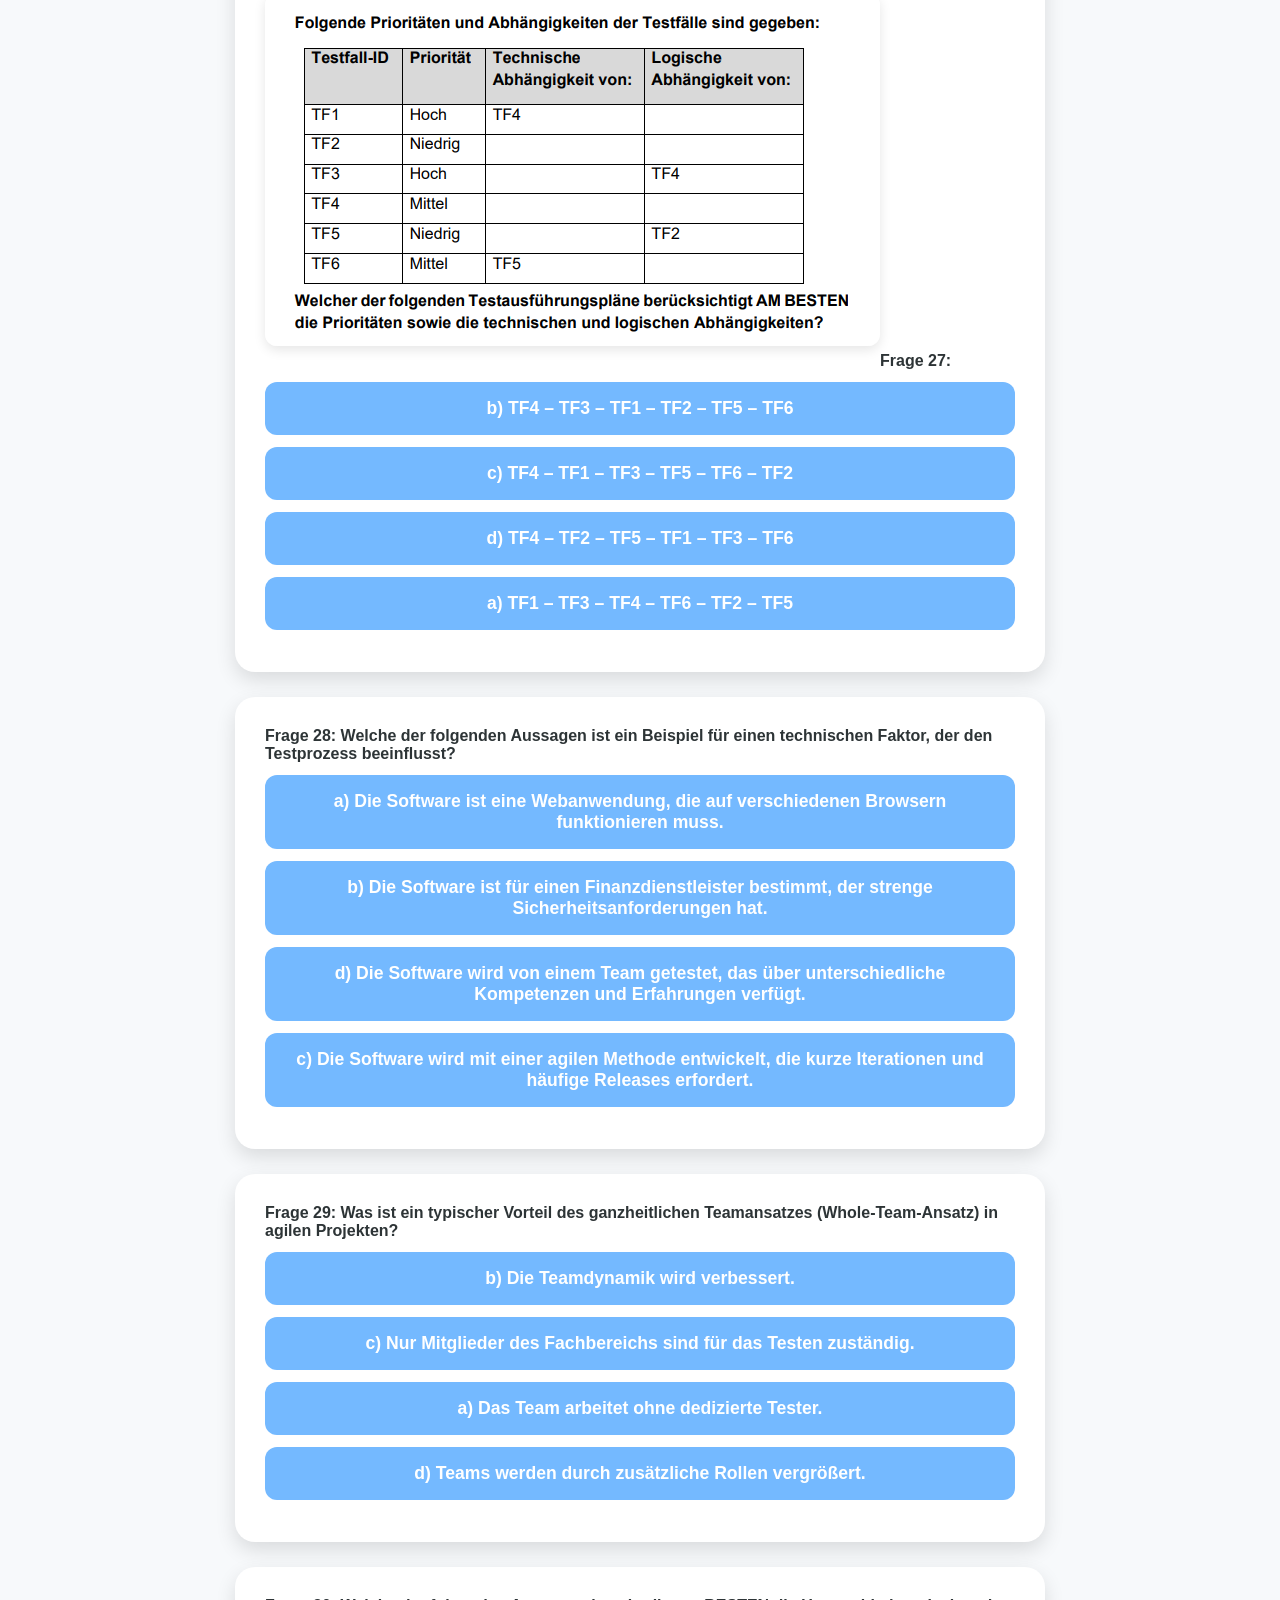
==== commit ed7a5ea4: "img igm" ====
--- a/index.html
+++ b/index.html
@@ -15,6 +15,5 @@
   <script src="data.js"></script>
   <script src="script.js"></script>
 
-
 </body>
 </html>
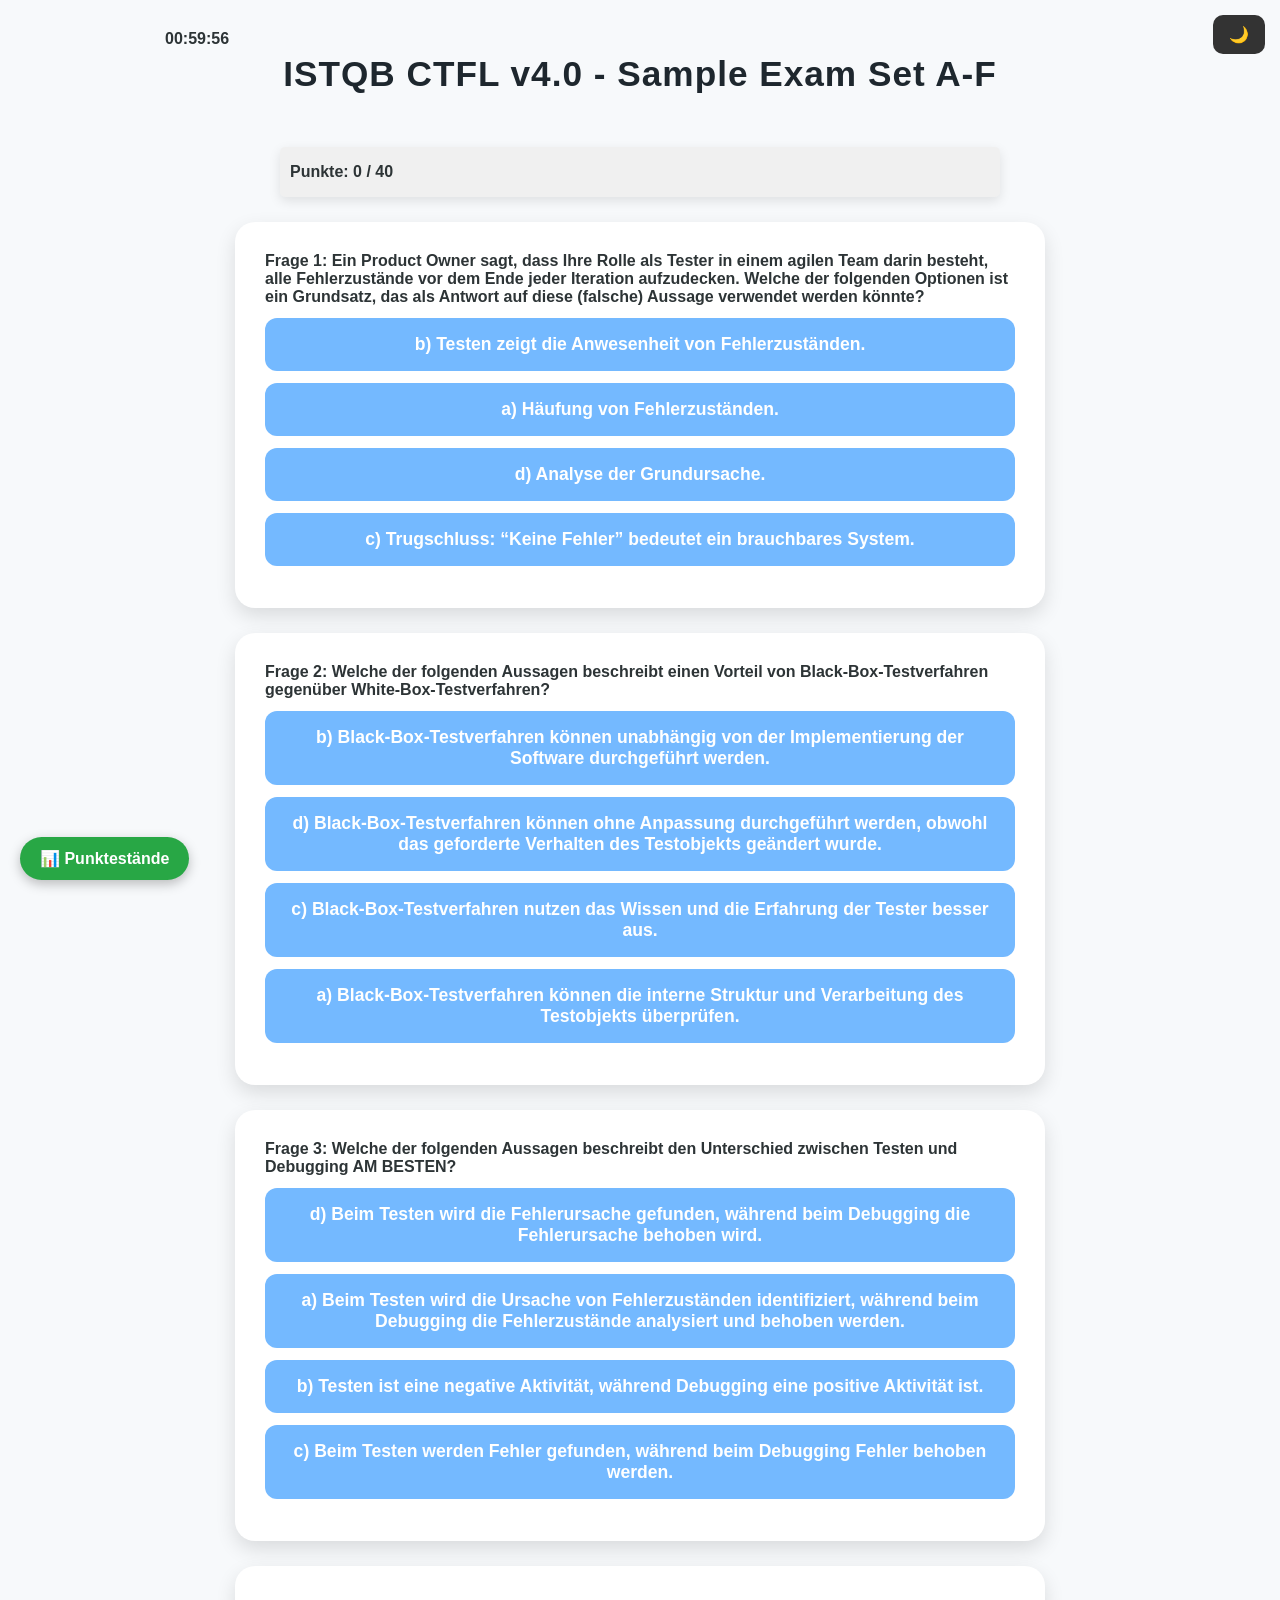
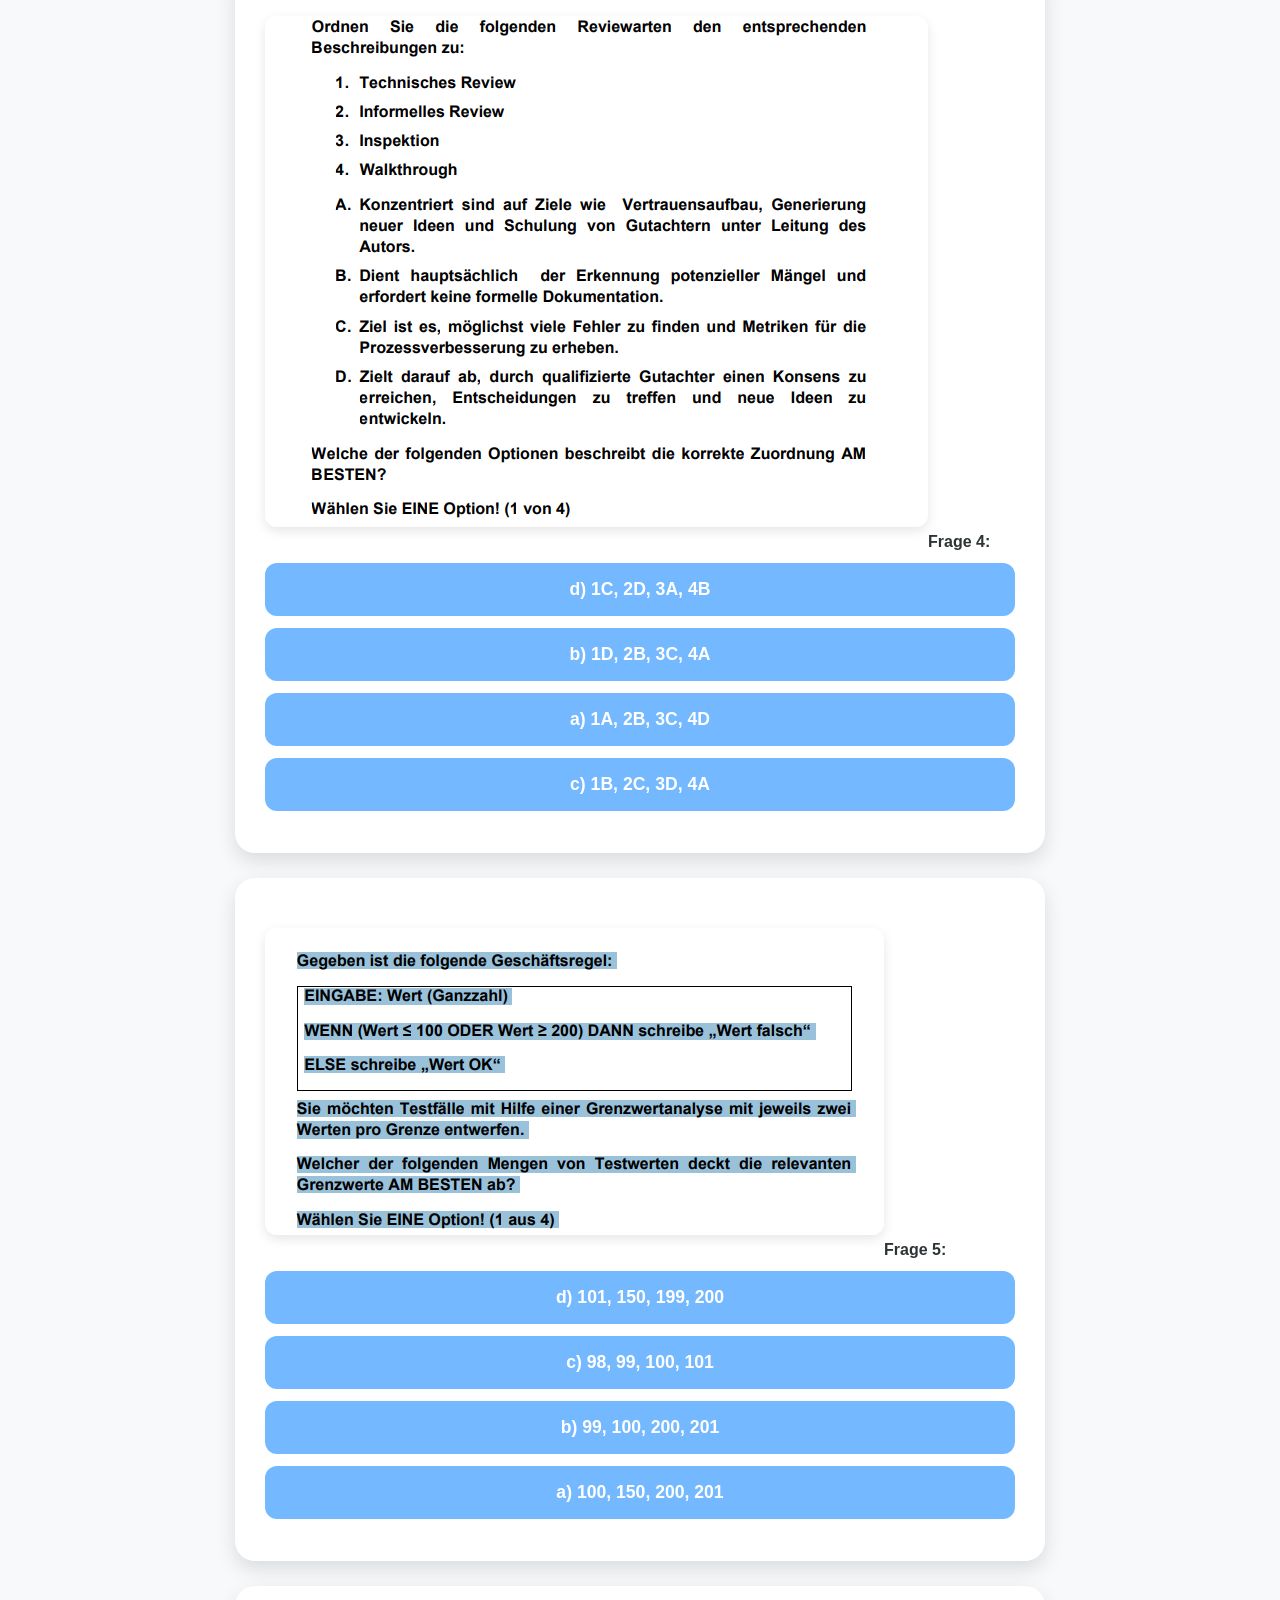
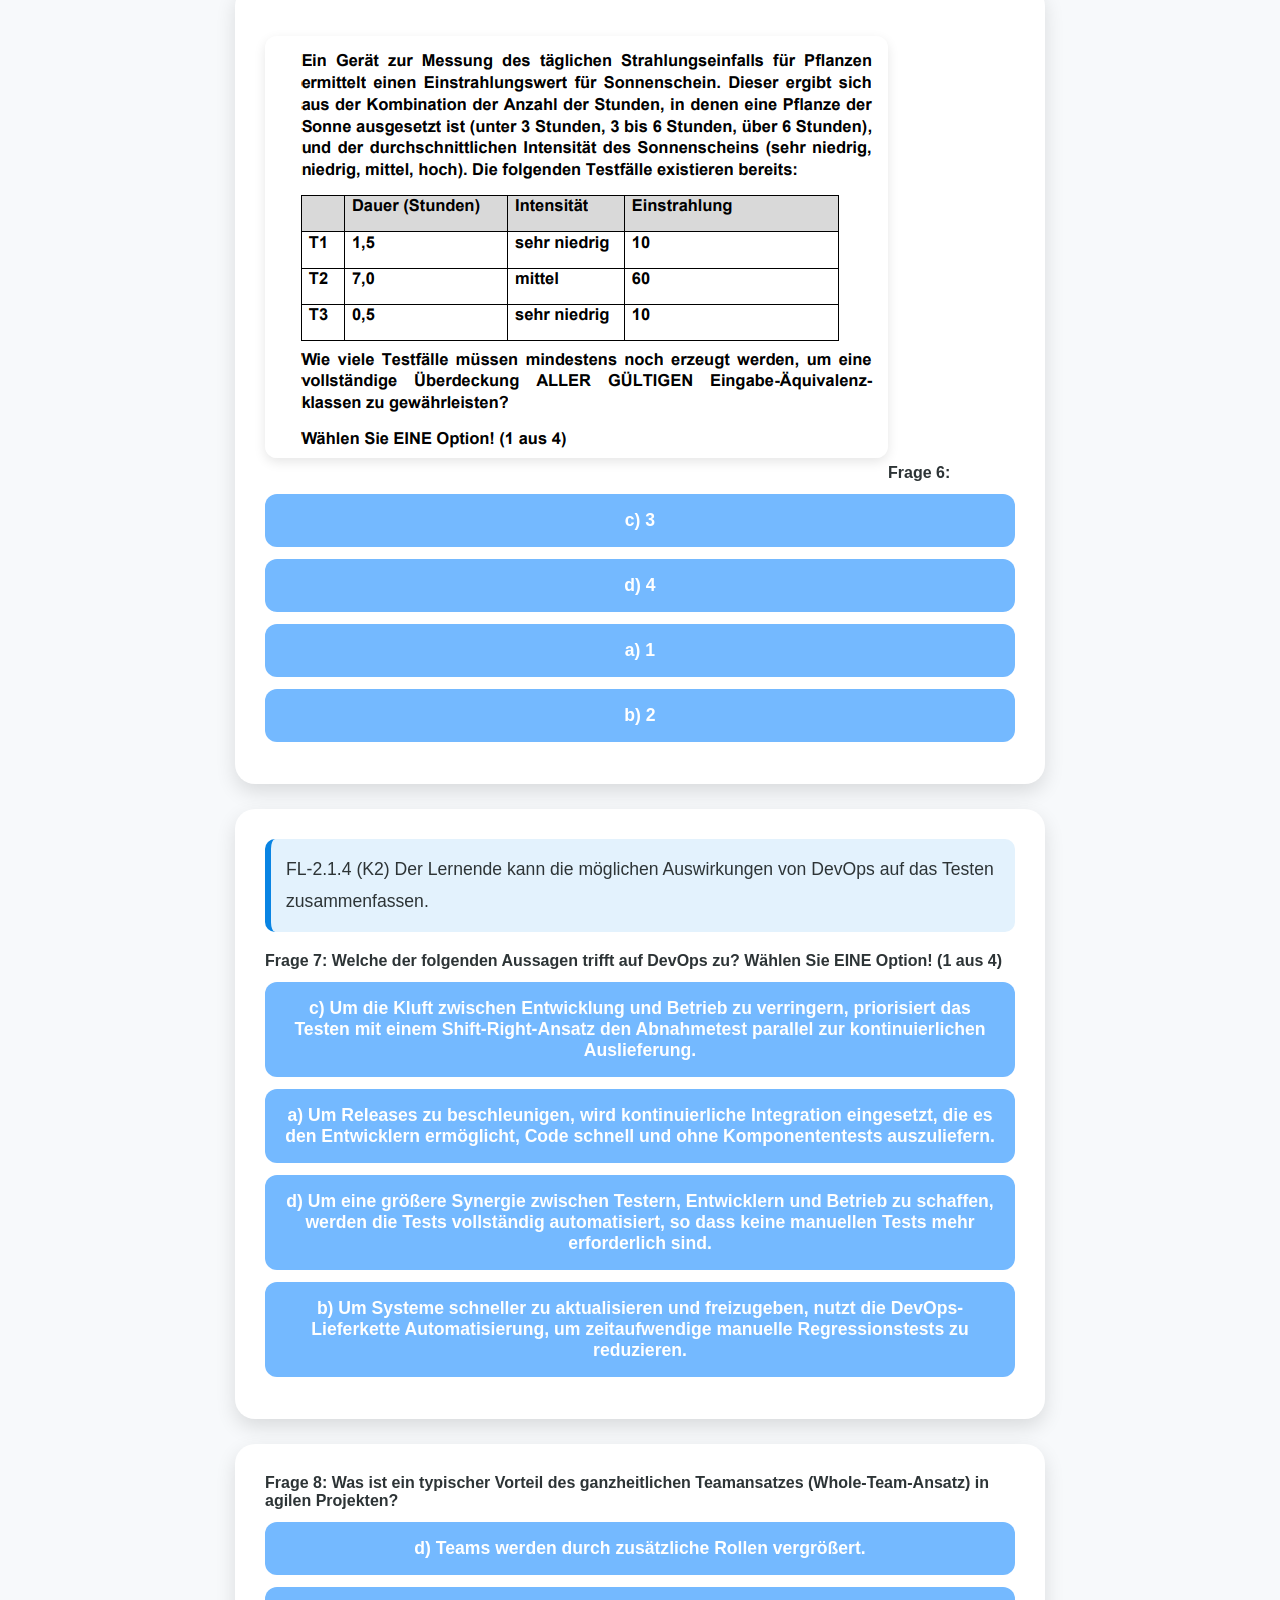
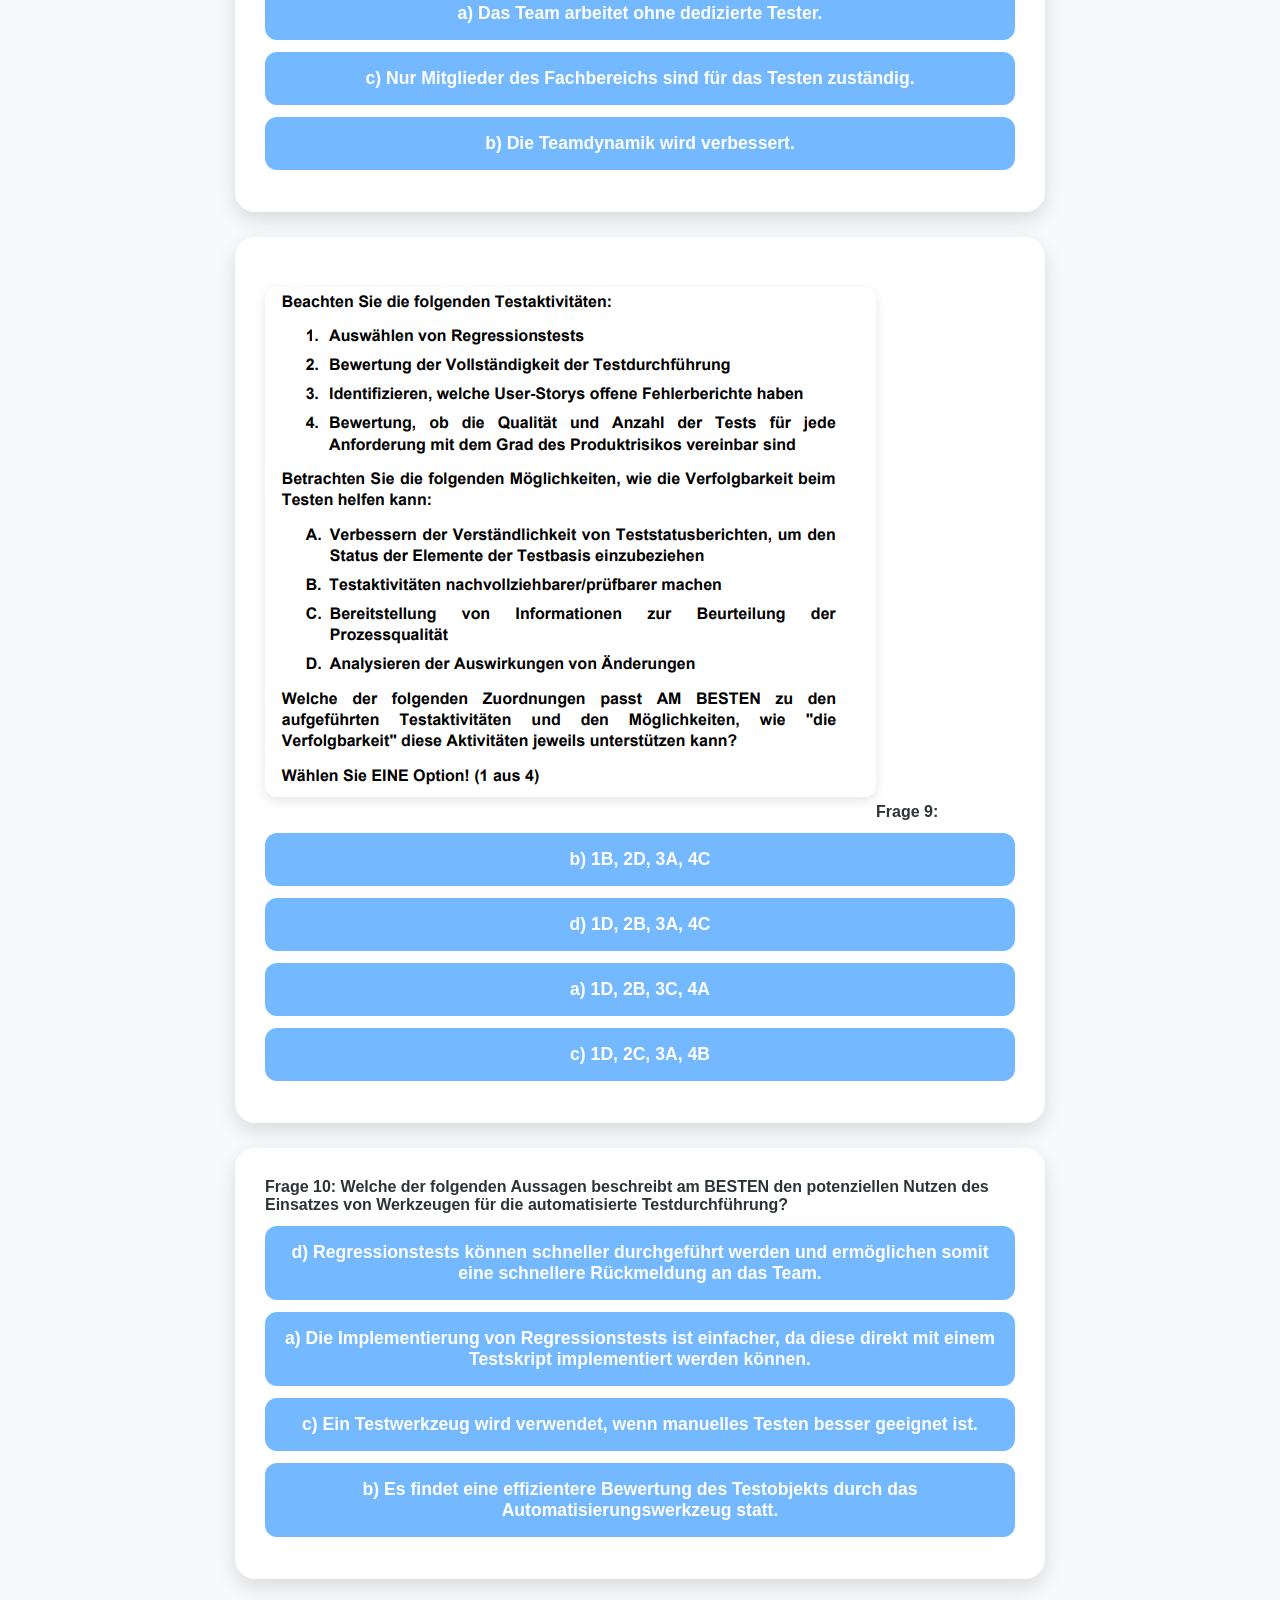
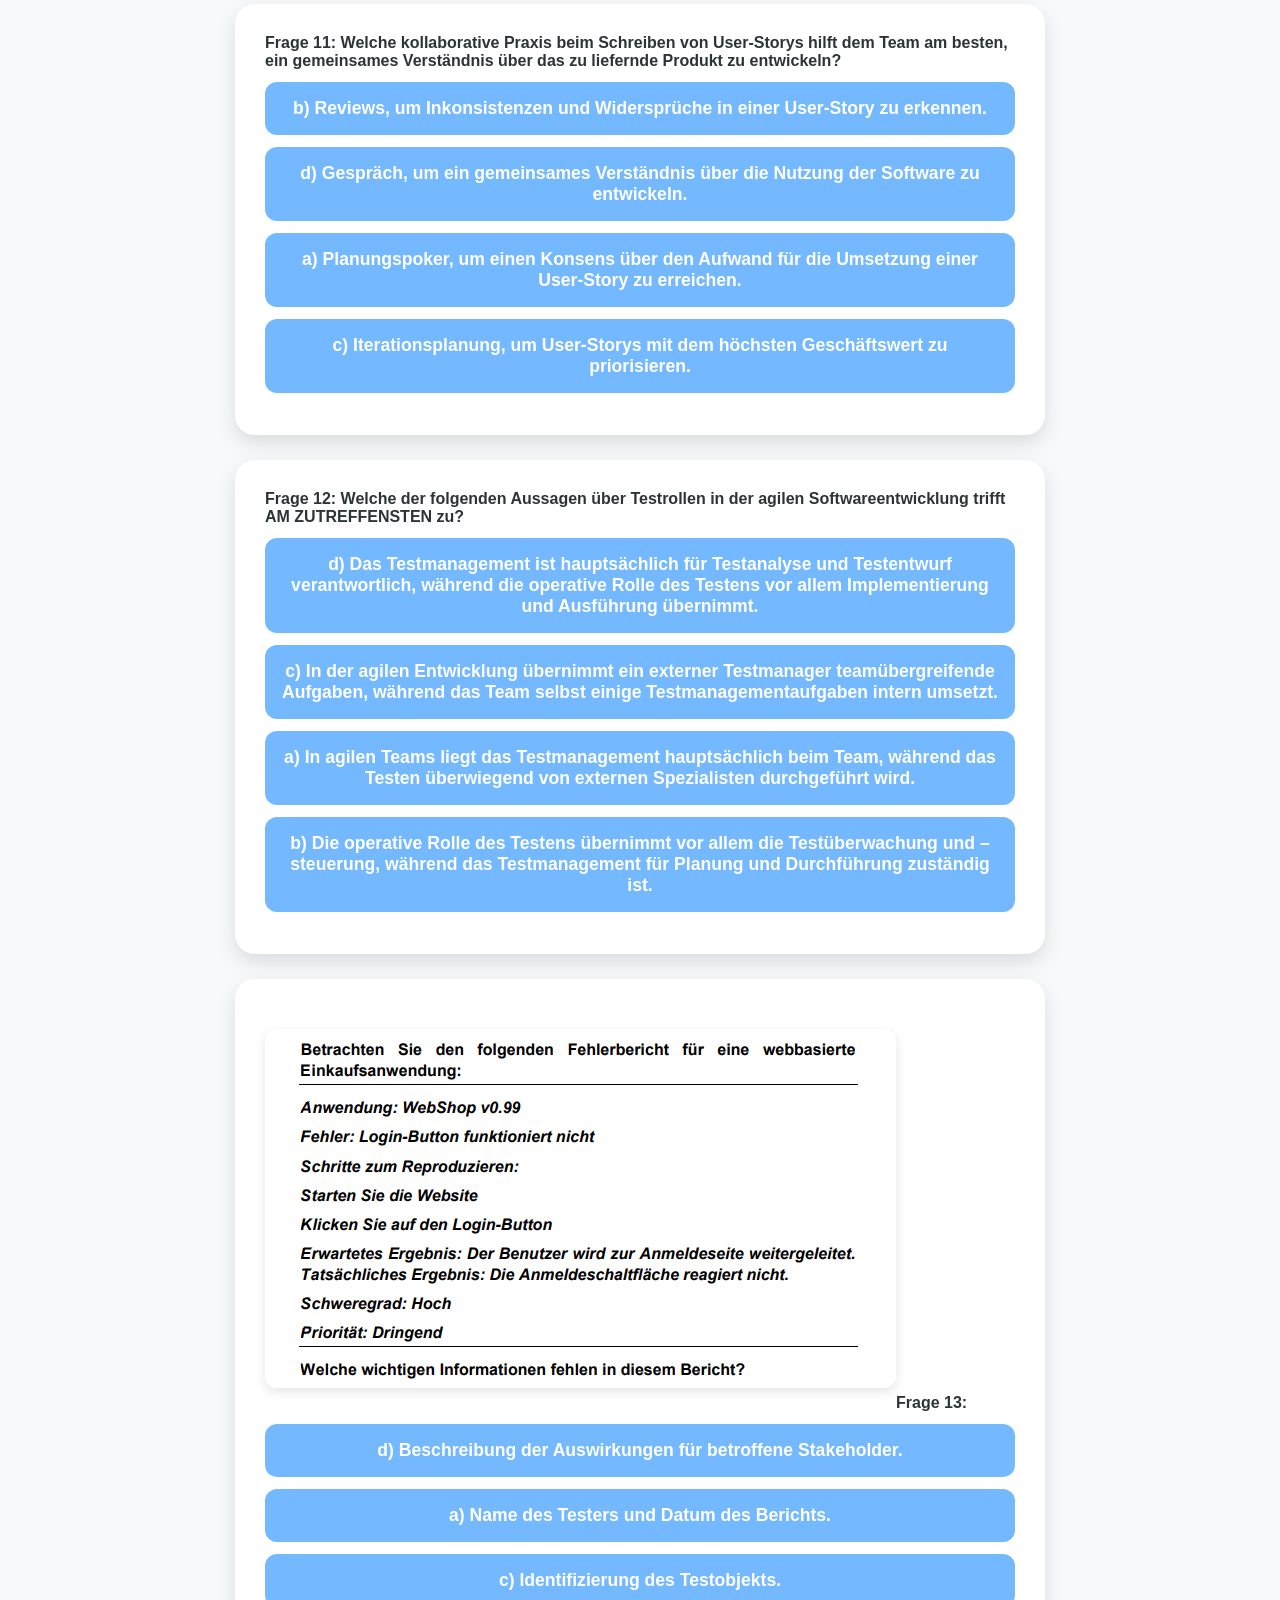
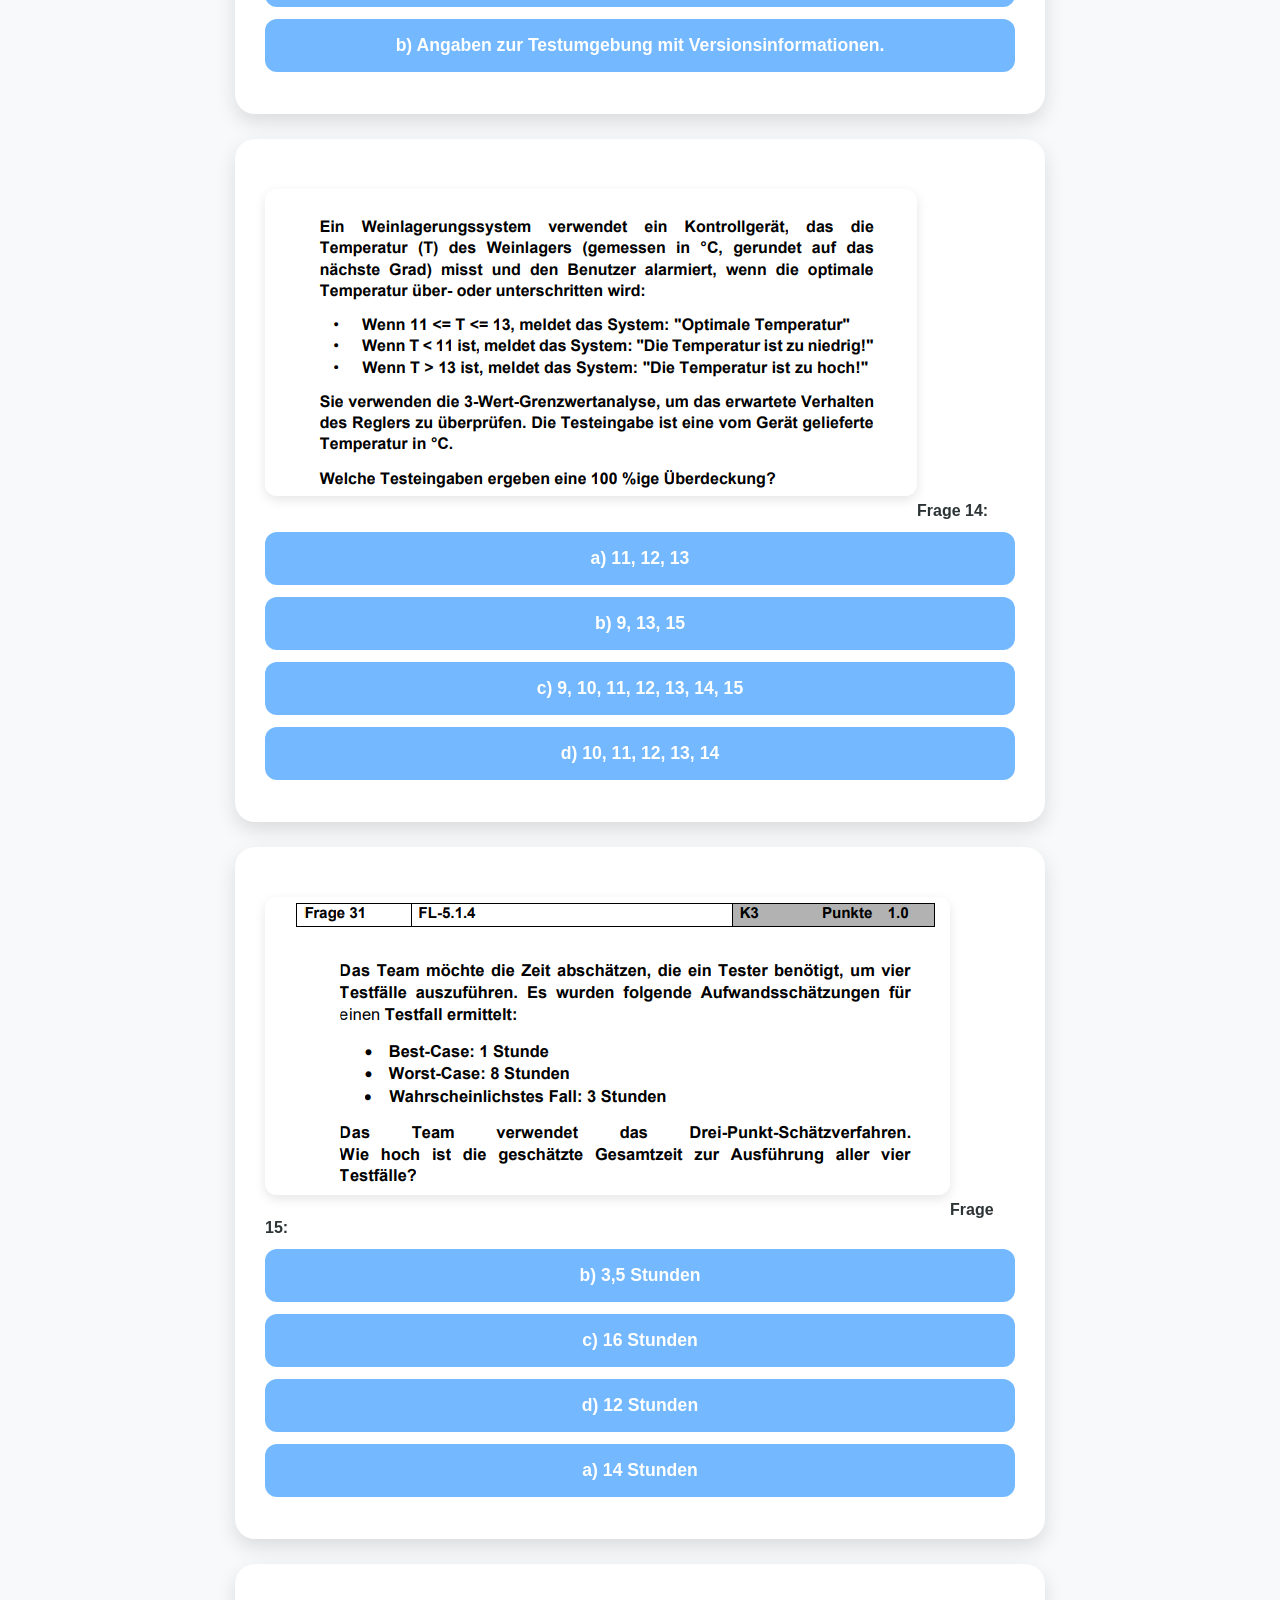
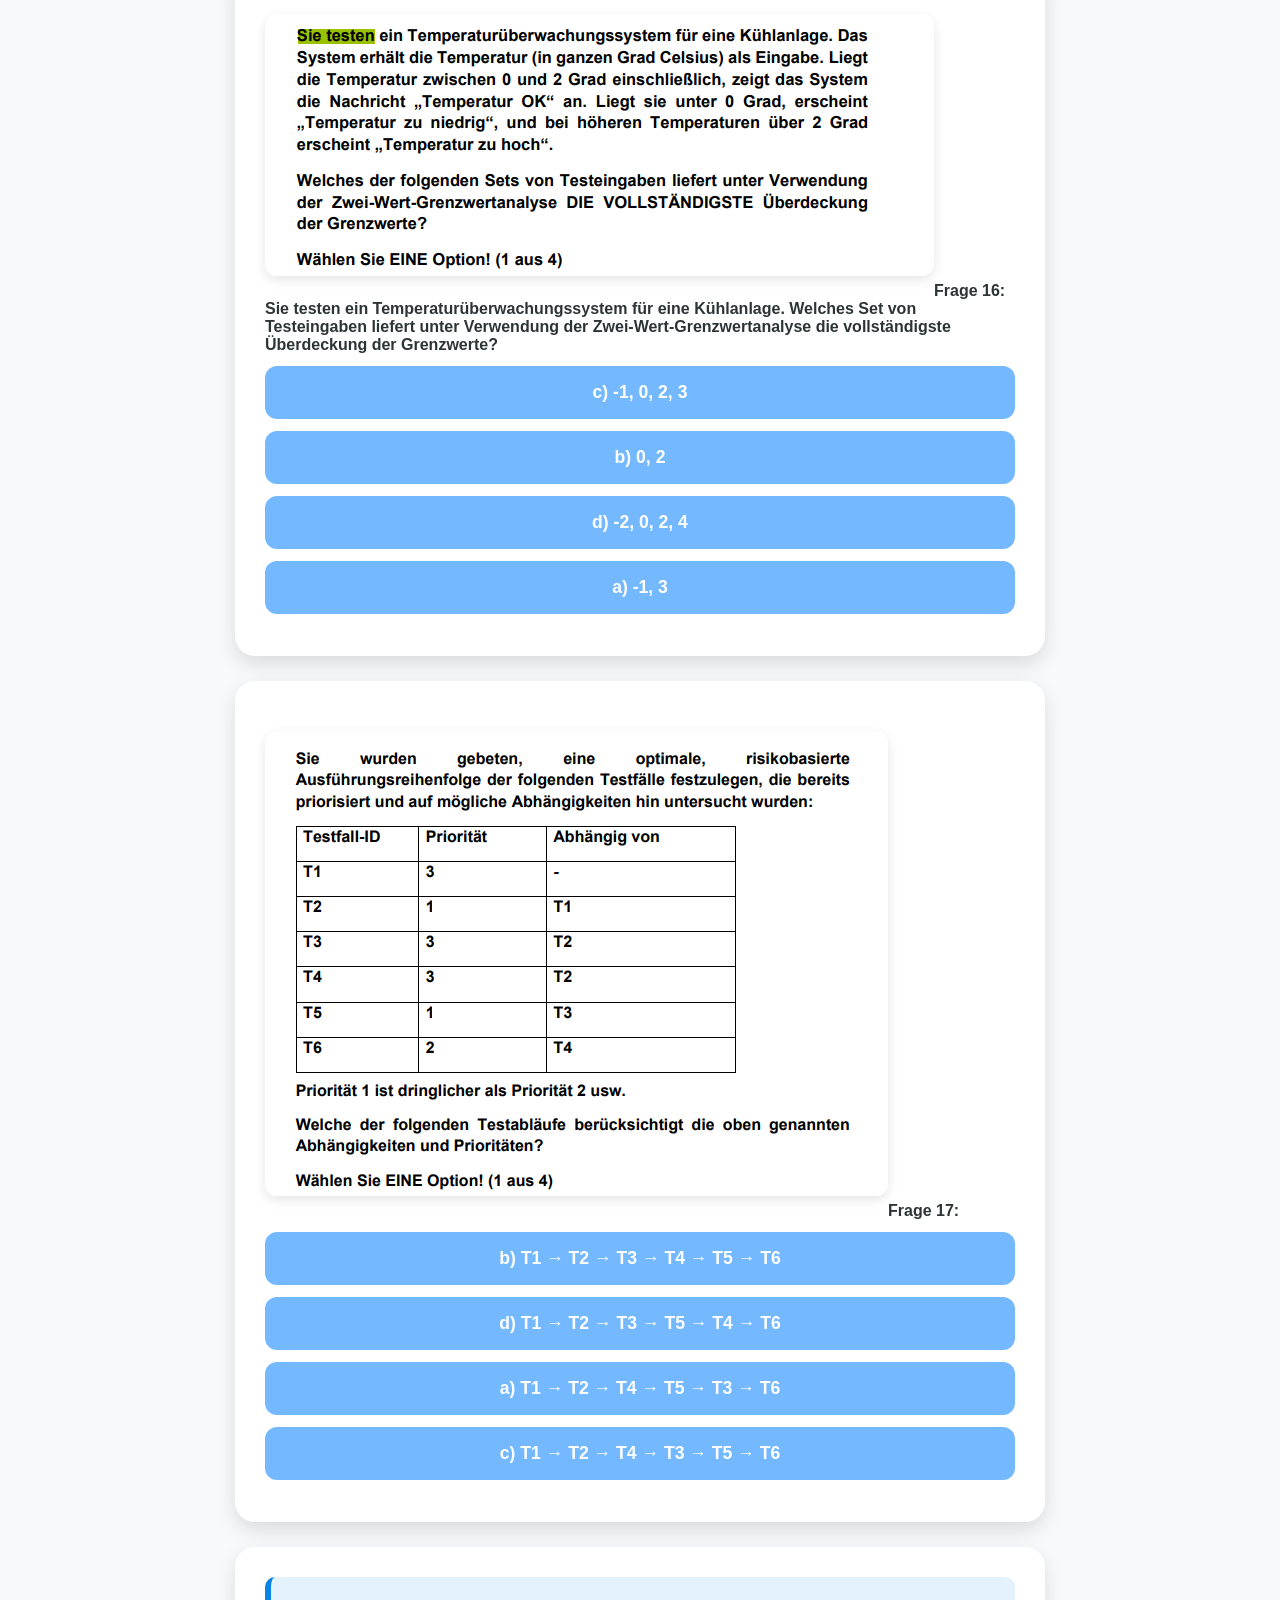
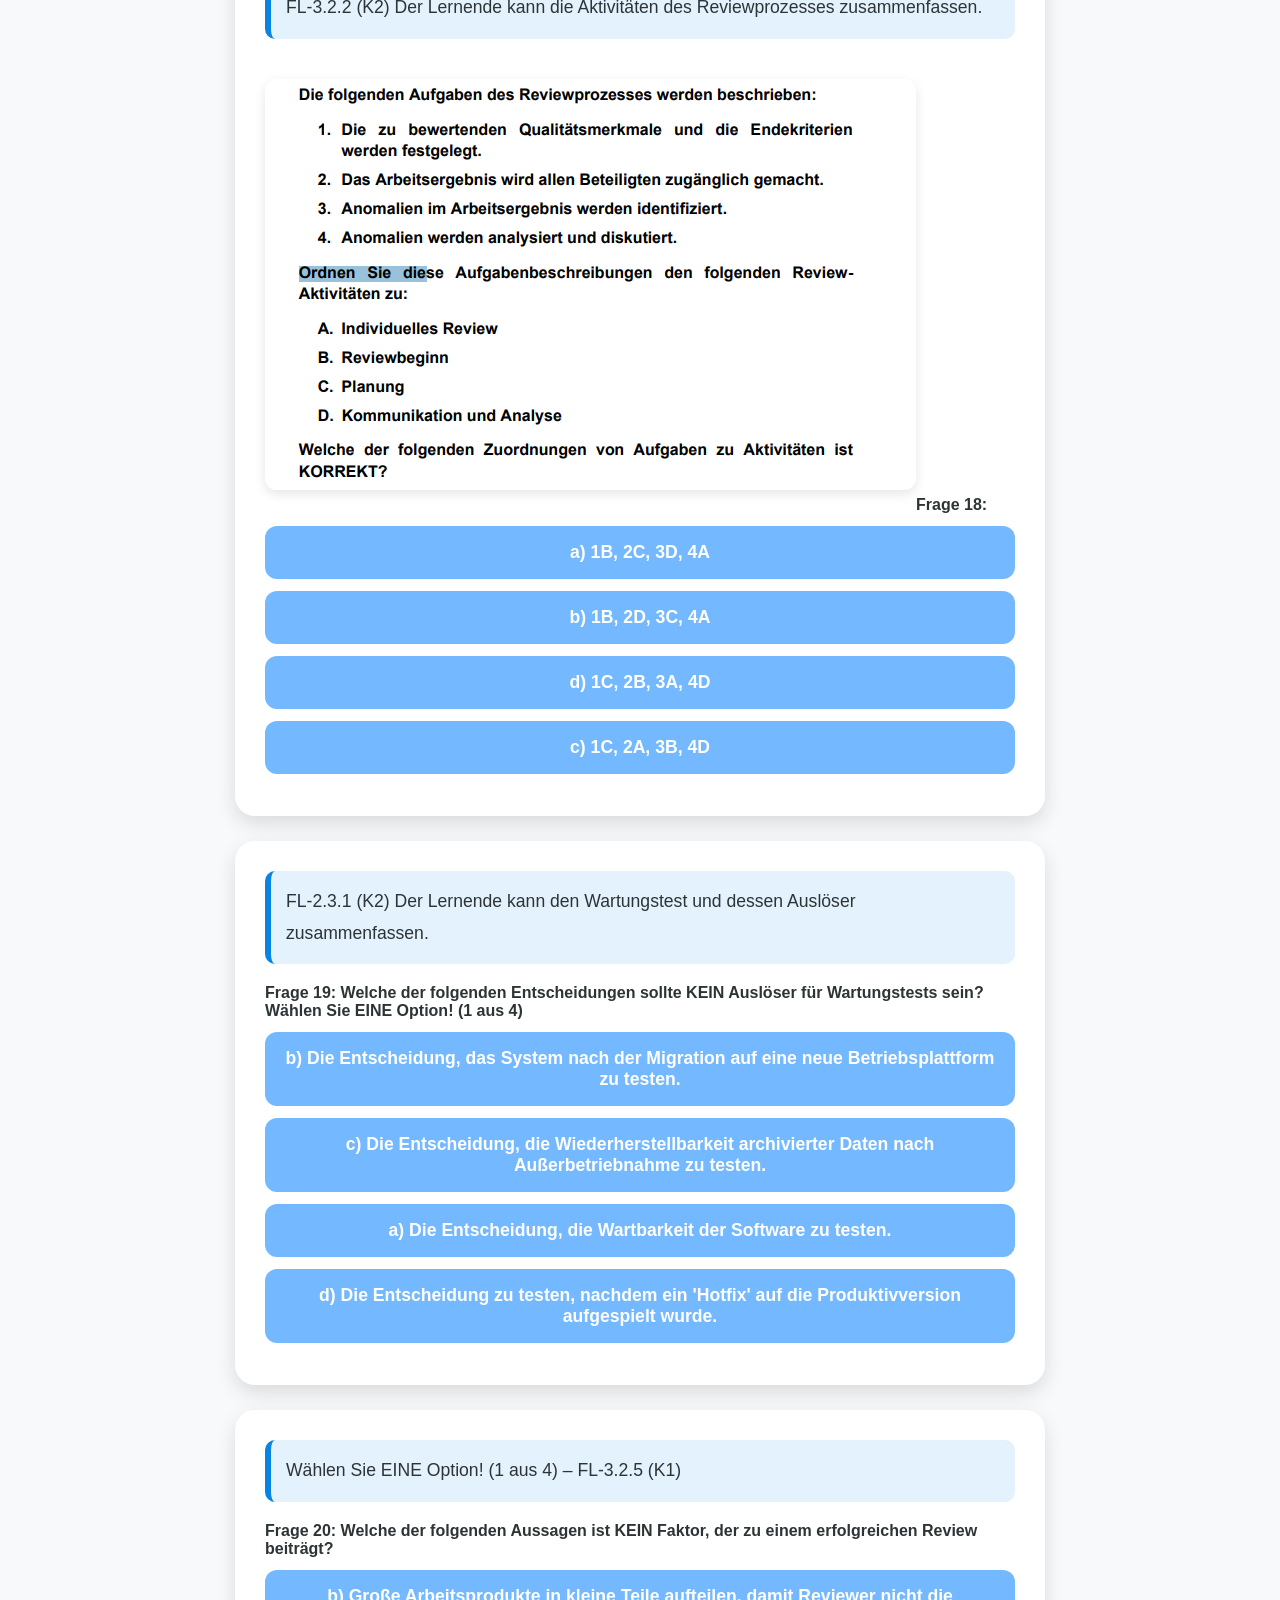
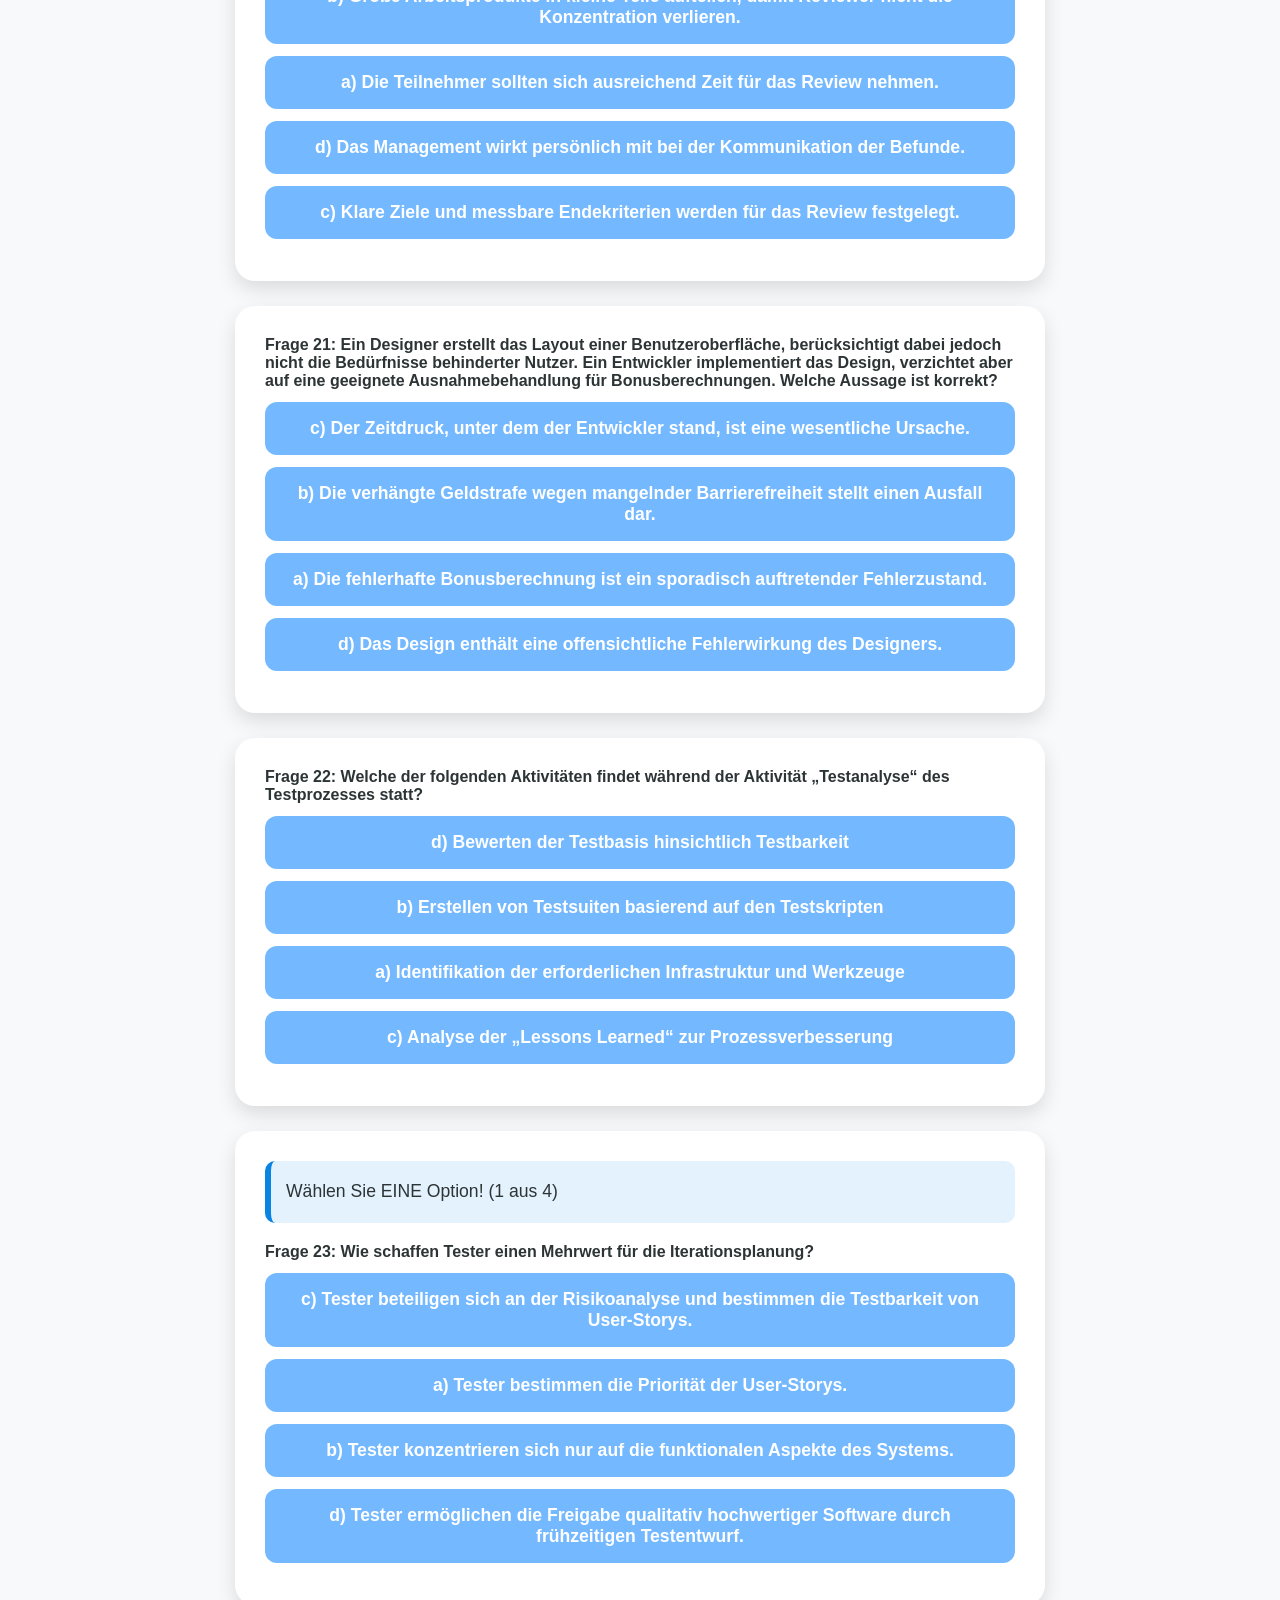
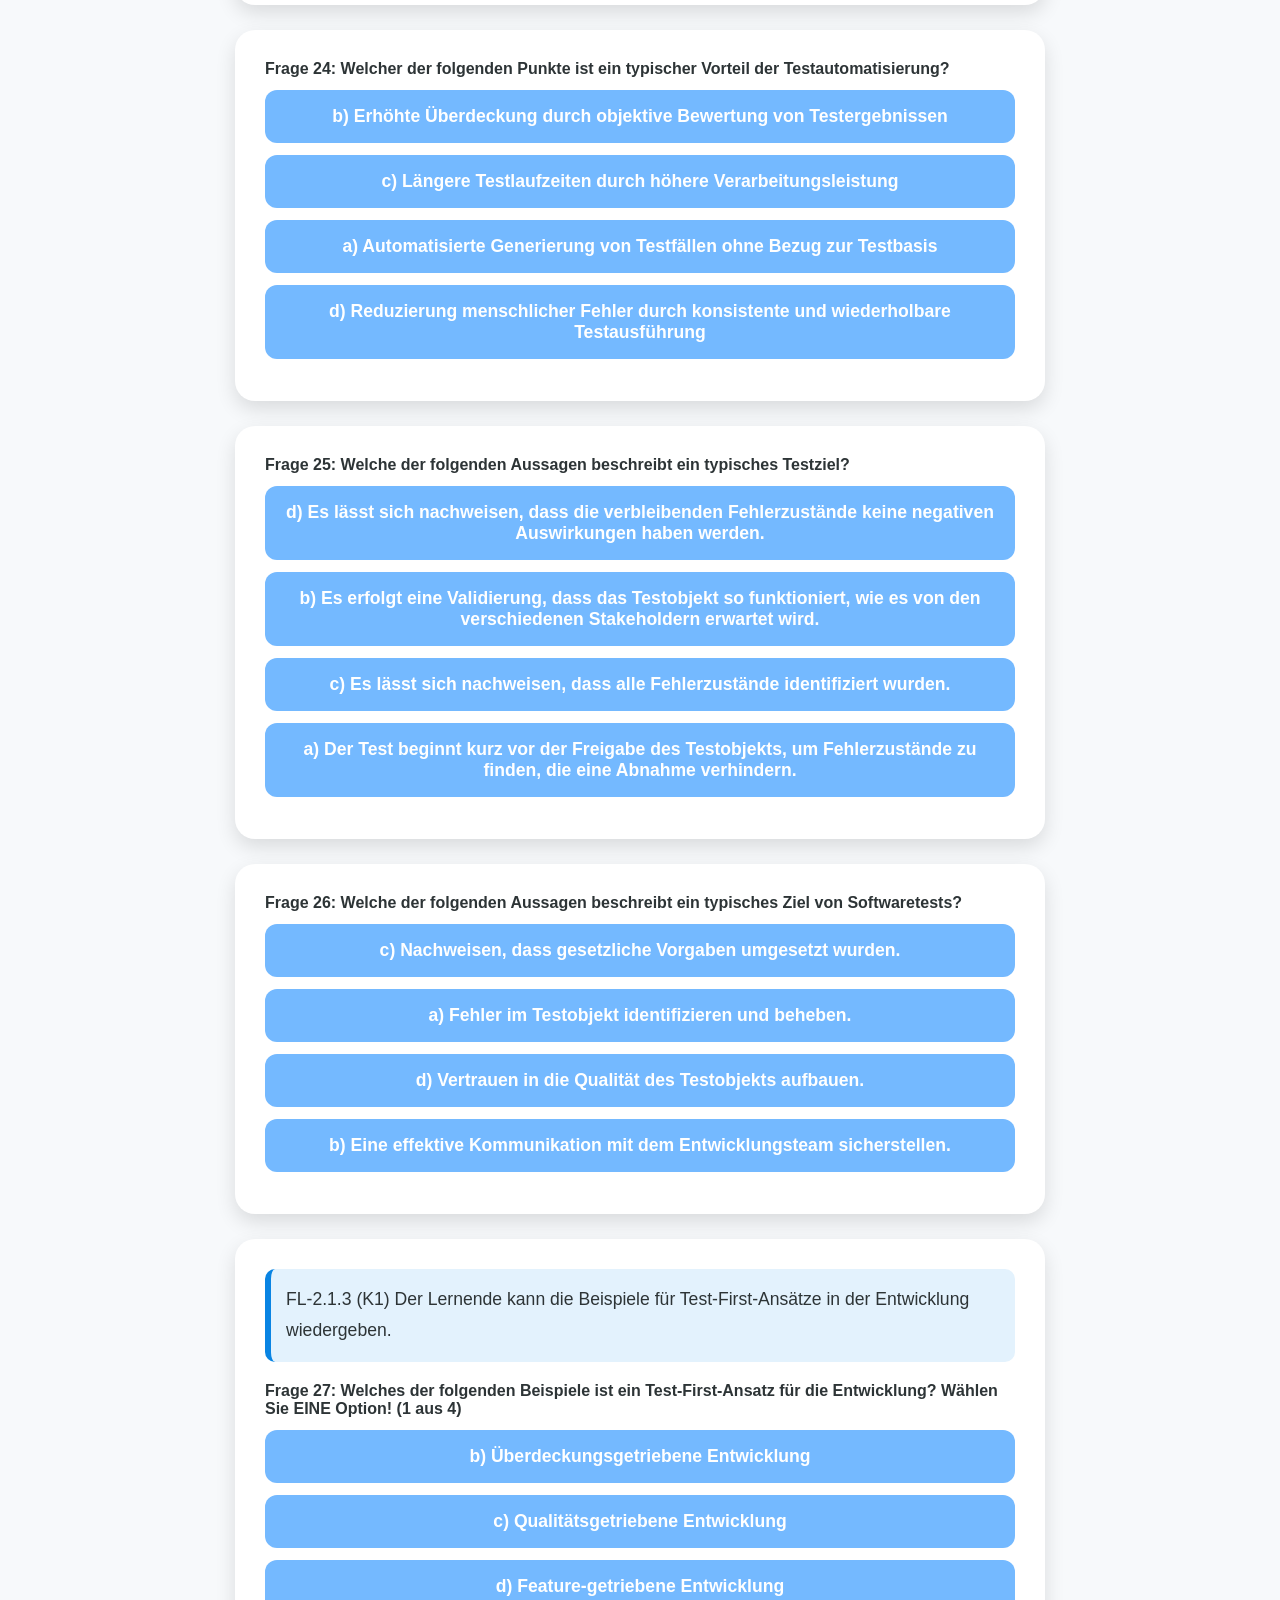
==== commit 50c72ce4: "imgs imgs" ====
--- a/index.html
+++ b/index.html
@@ -15,5 +15,6 @@
   <script src="data.js"></script>
   <script src="script.js"></script>
 
+<img src="img/setc29.png" alt="">
 </body>
 </html>
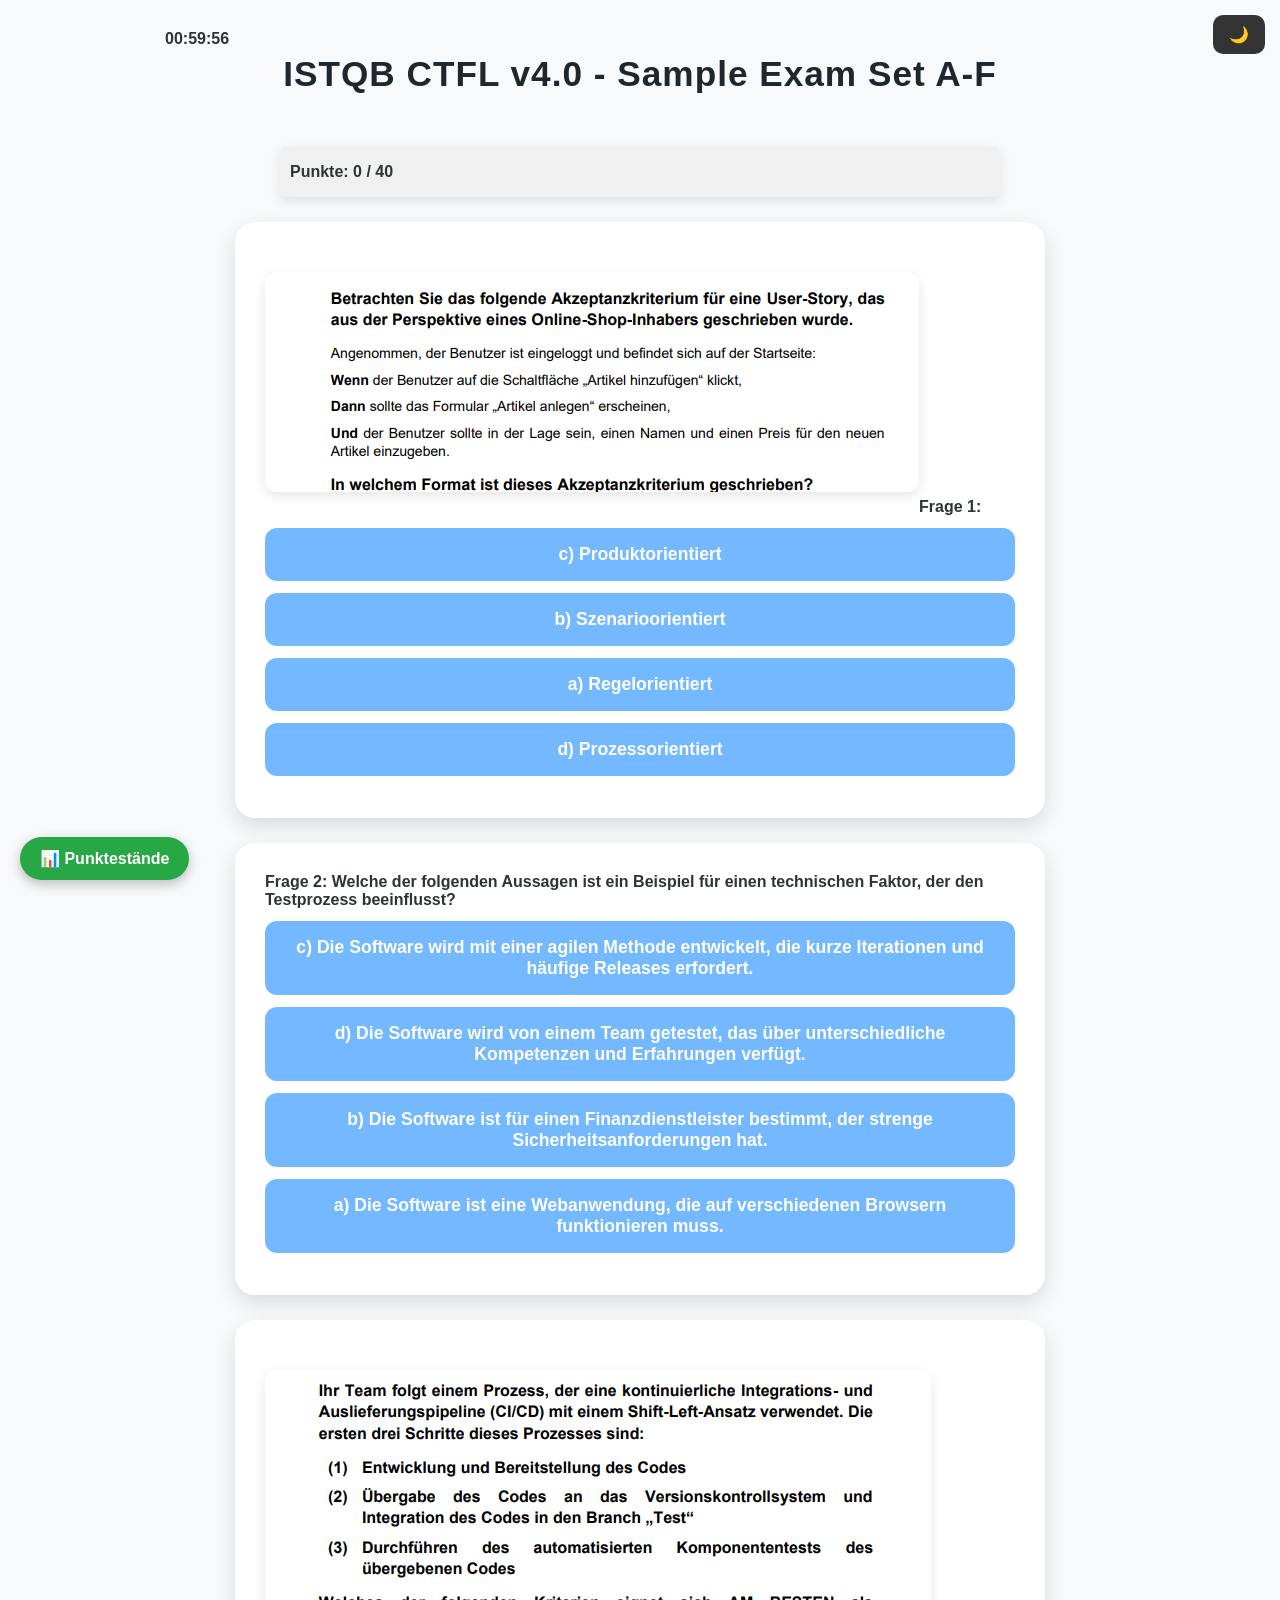
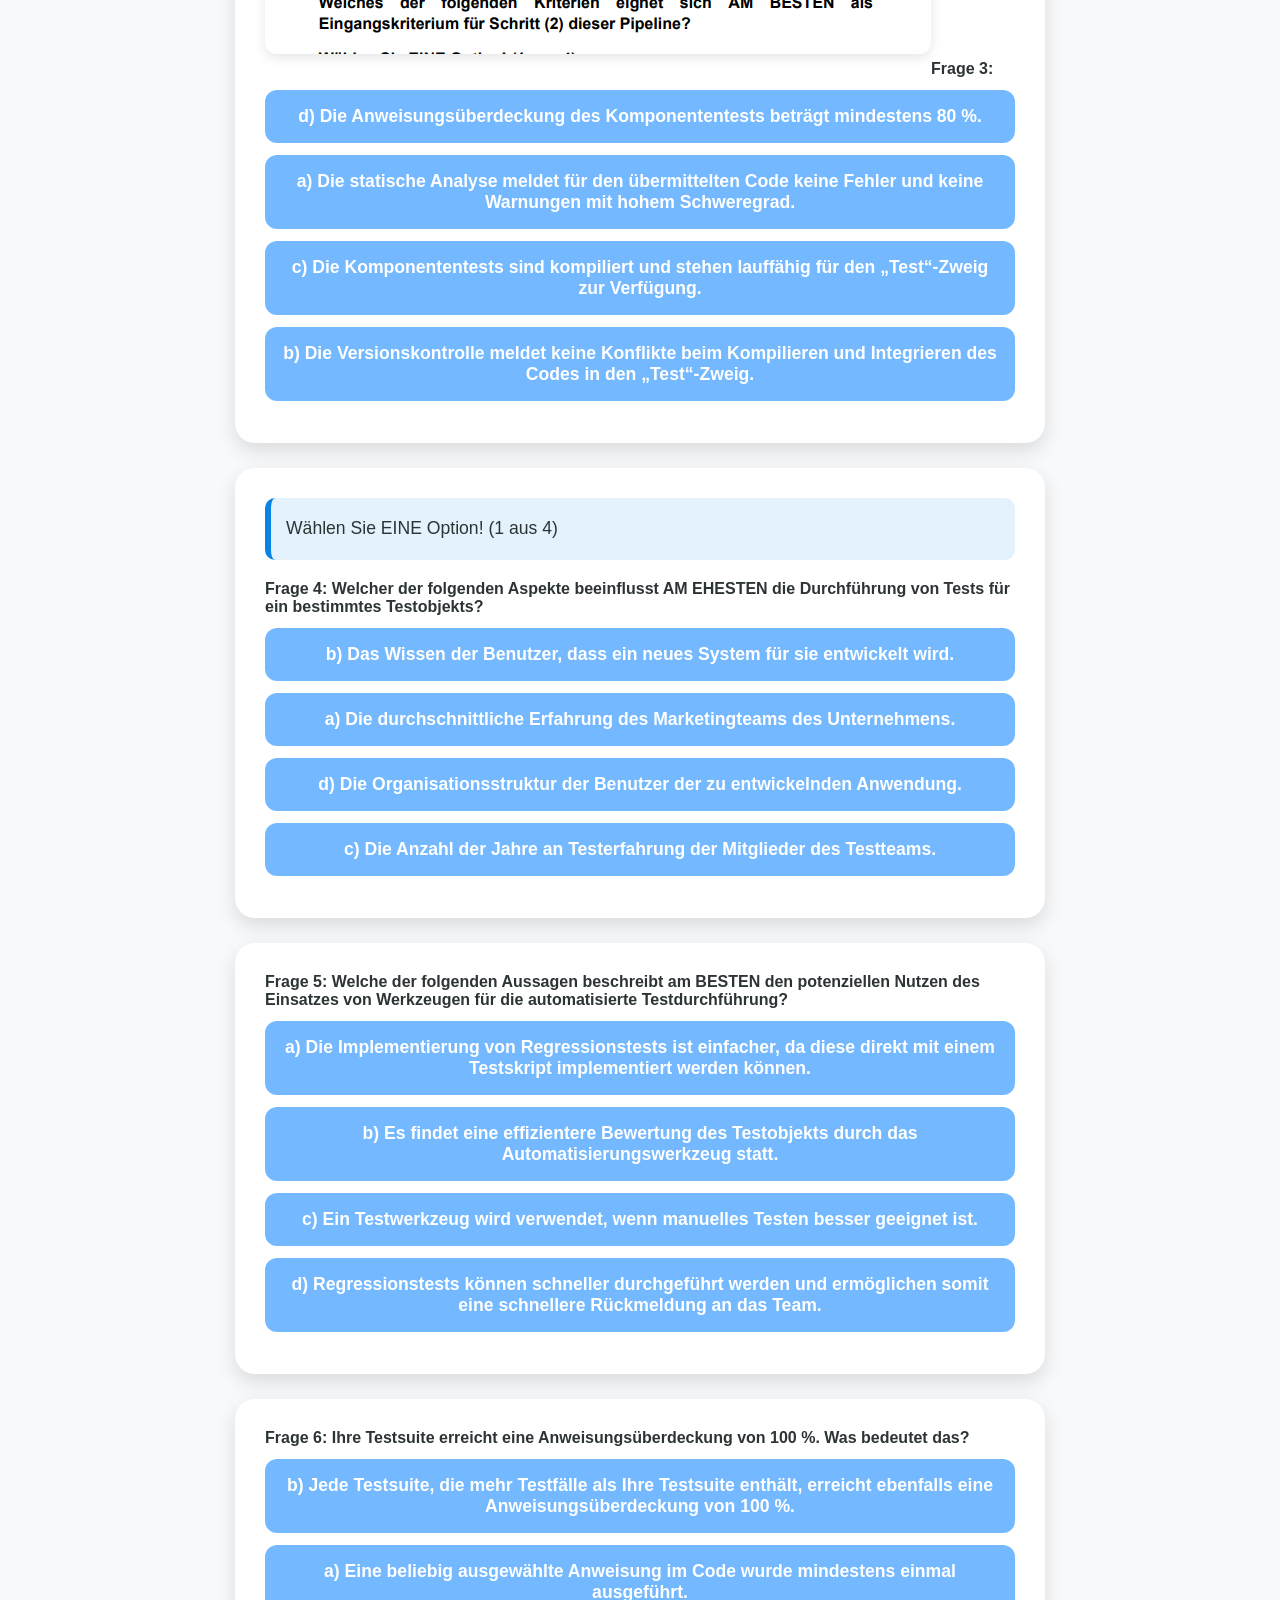
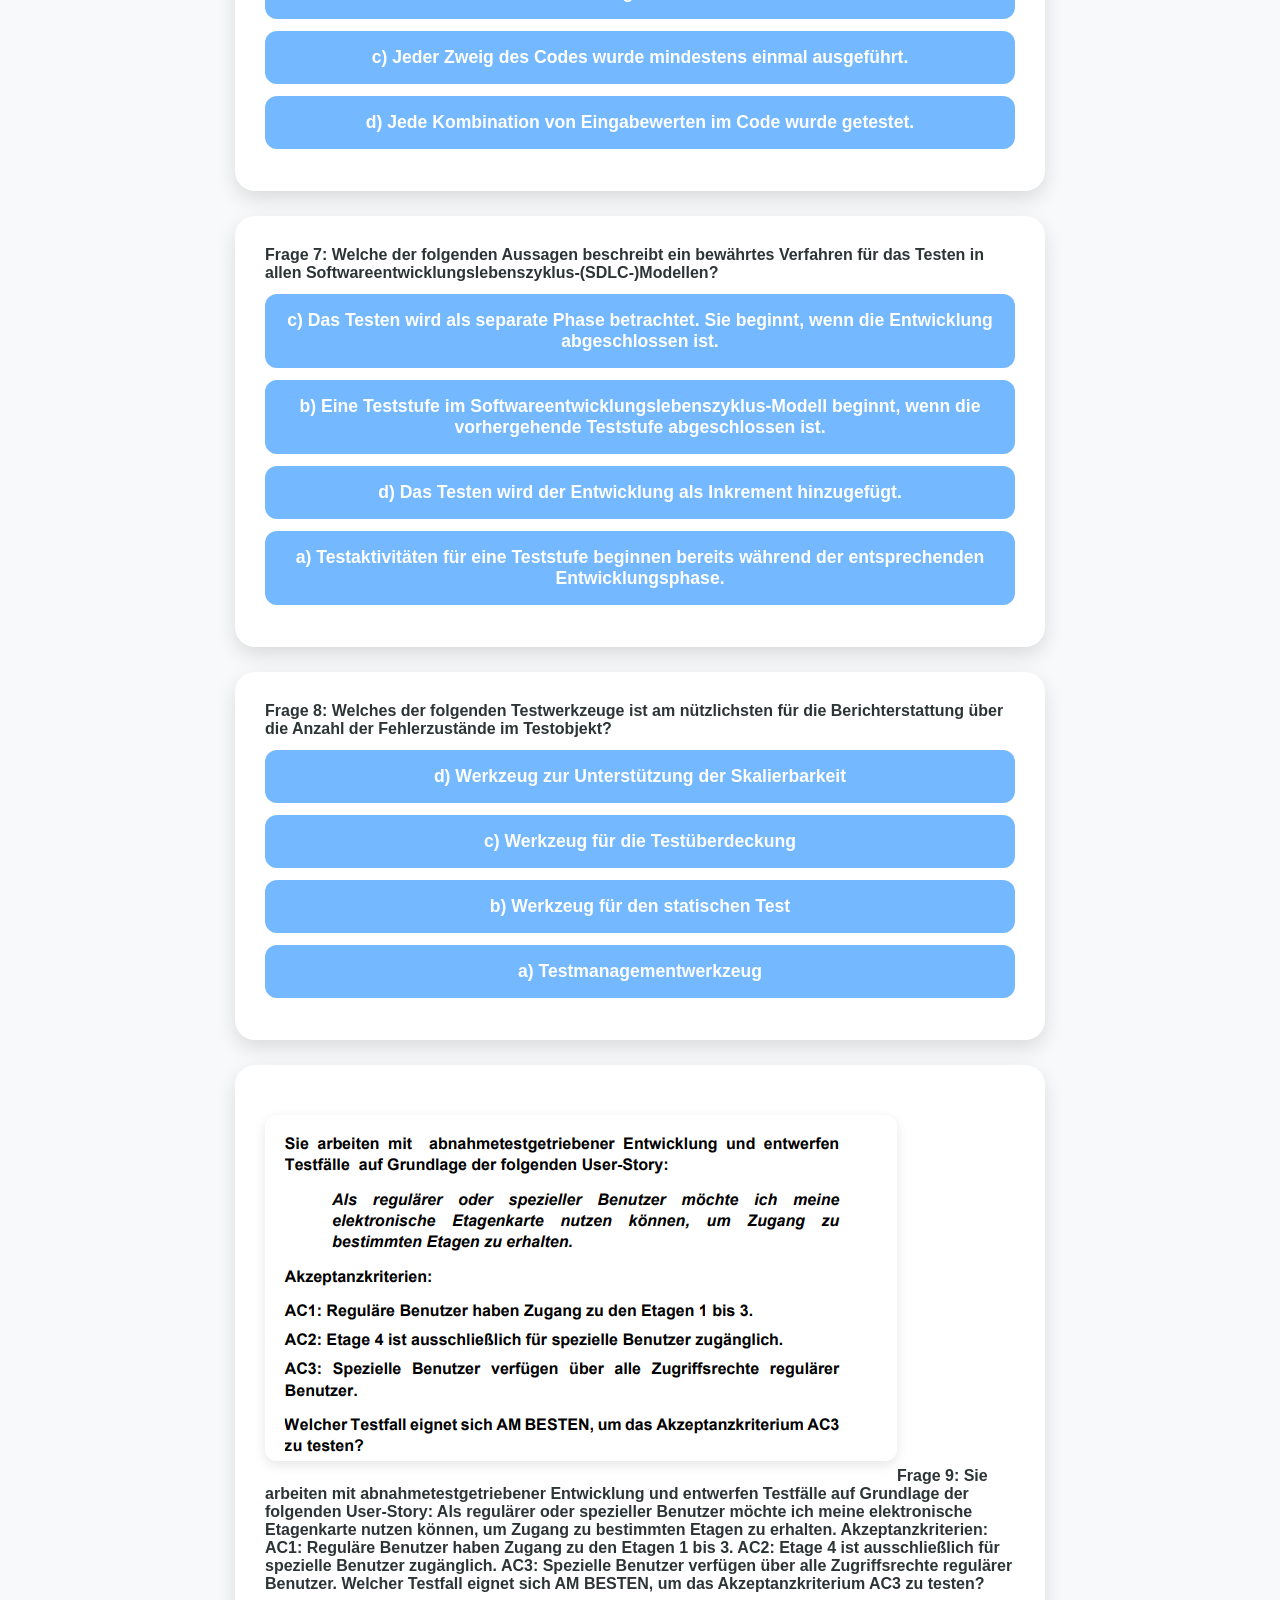
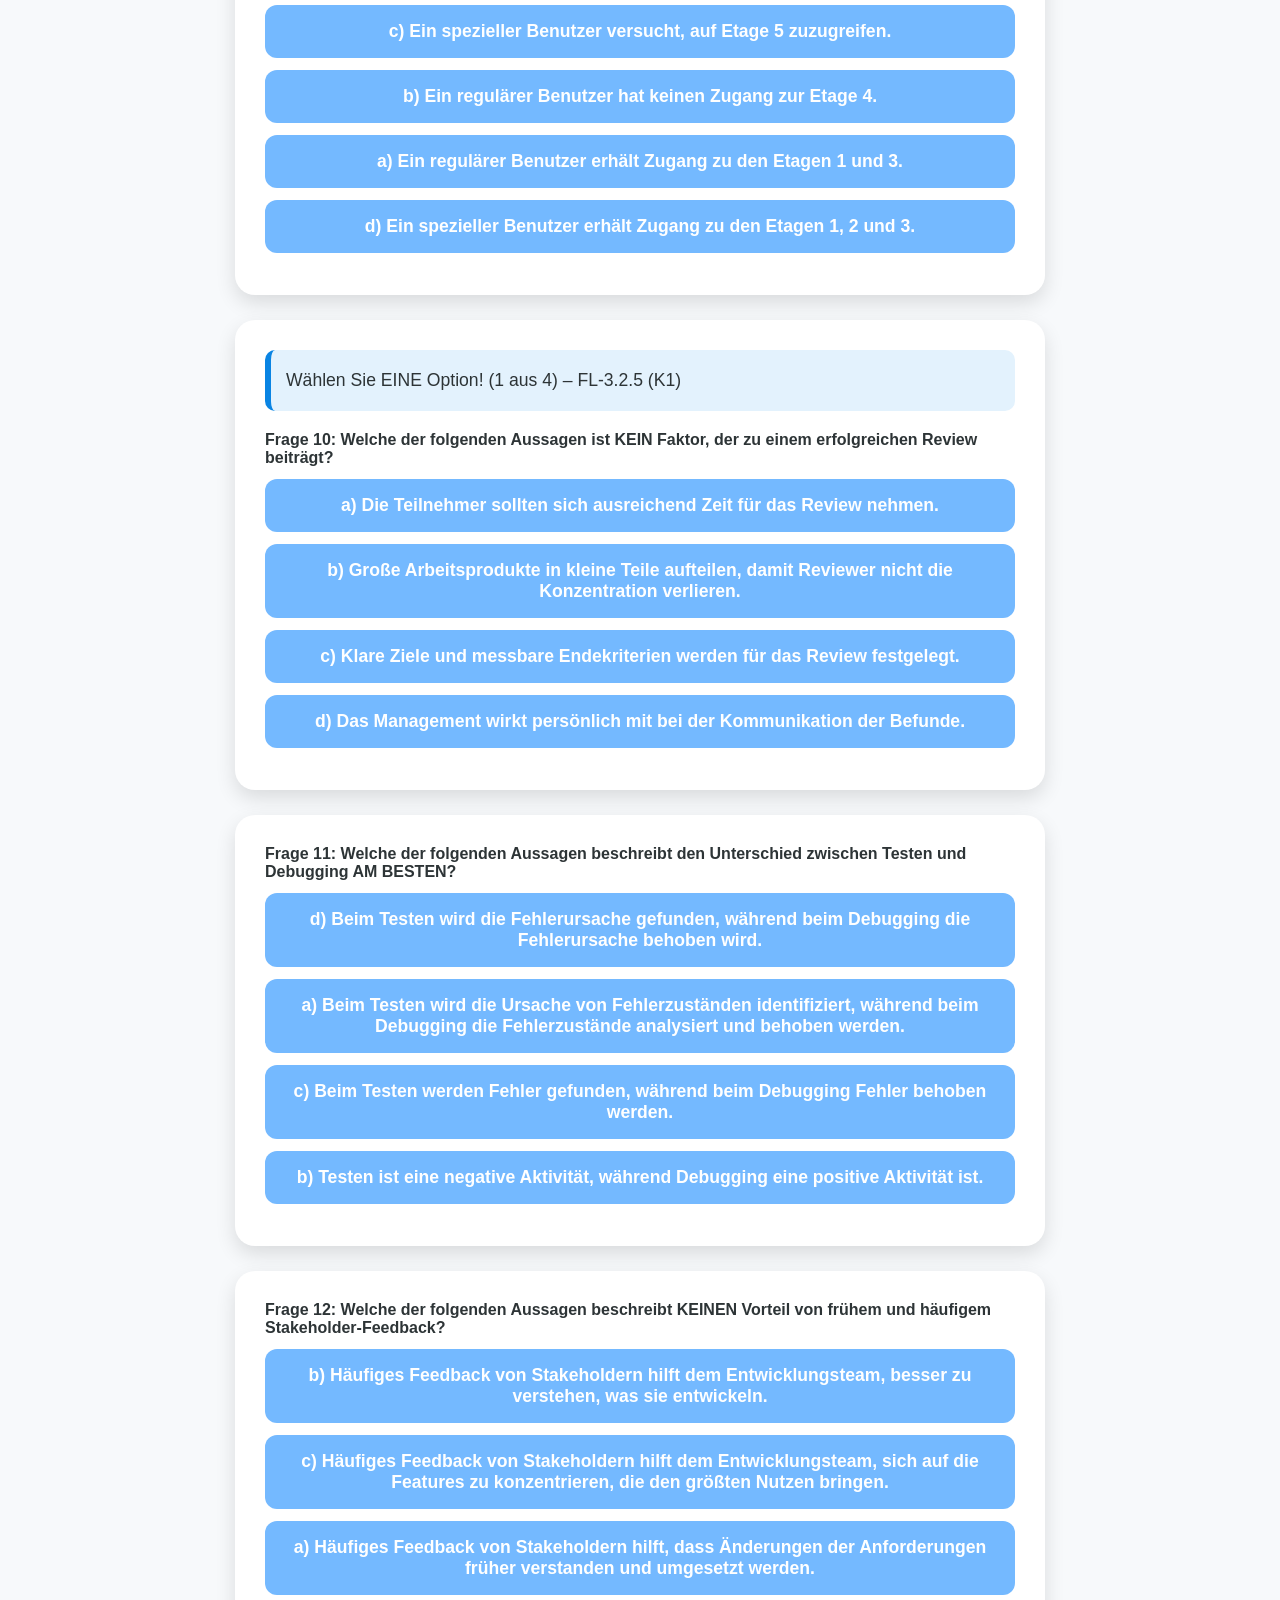
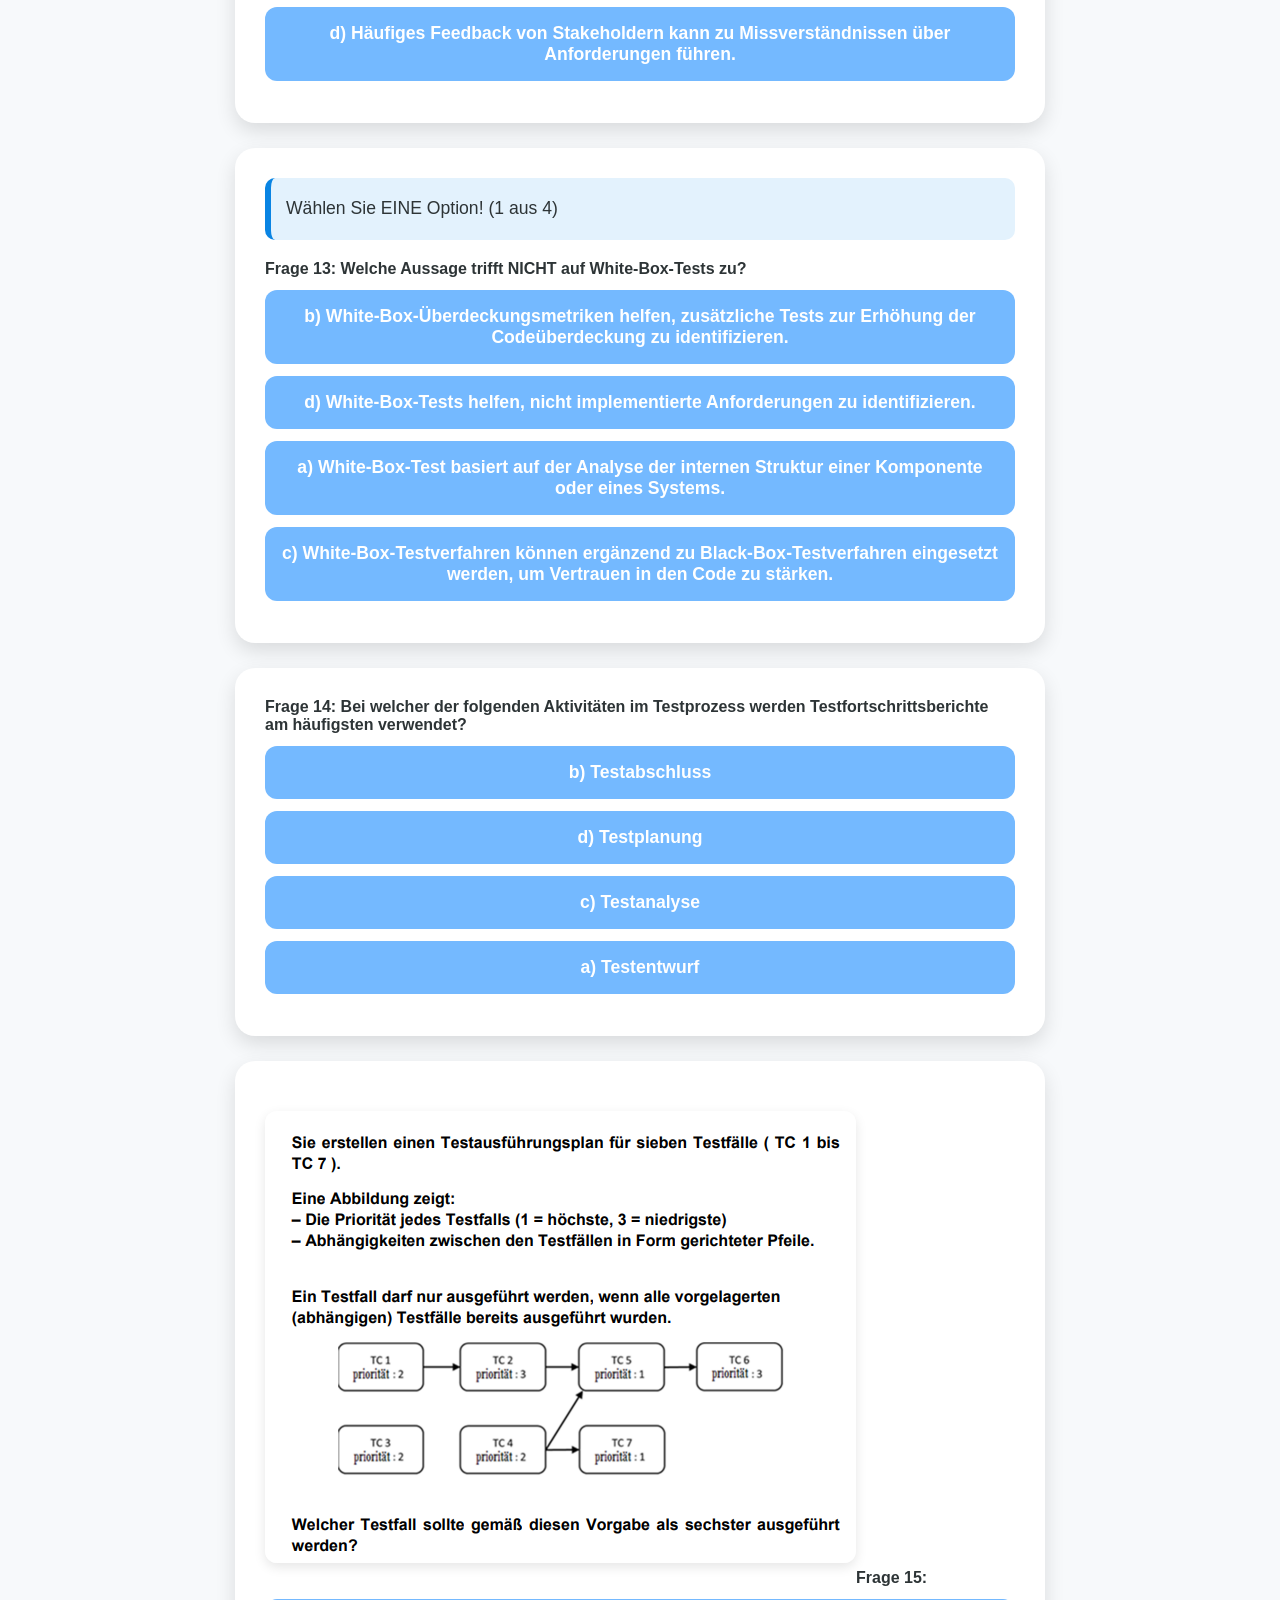
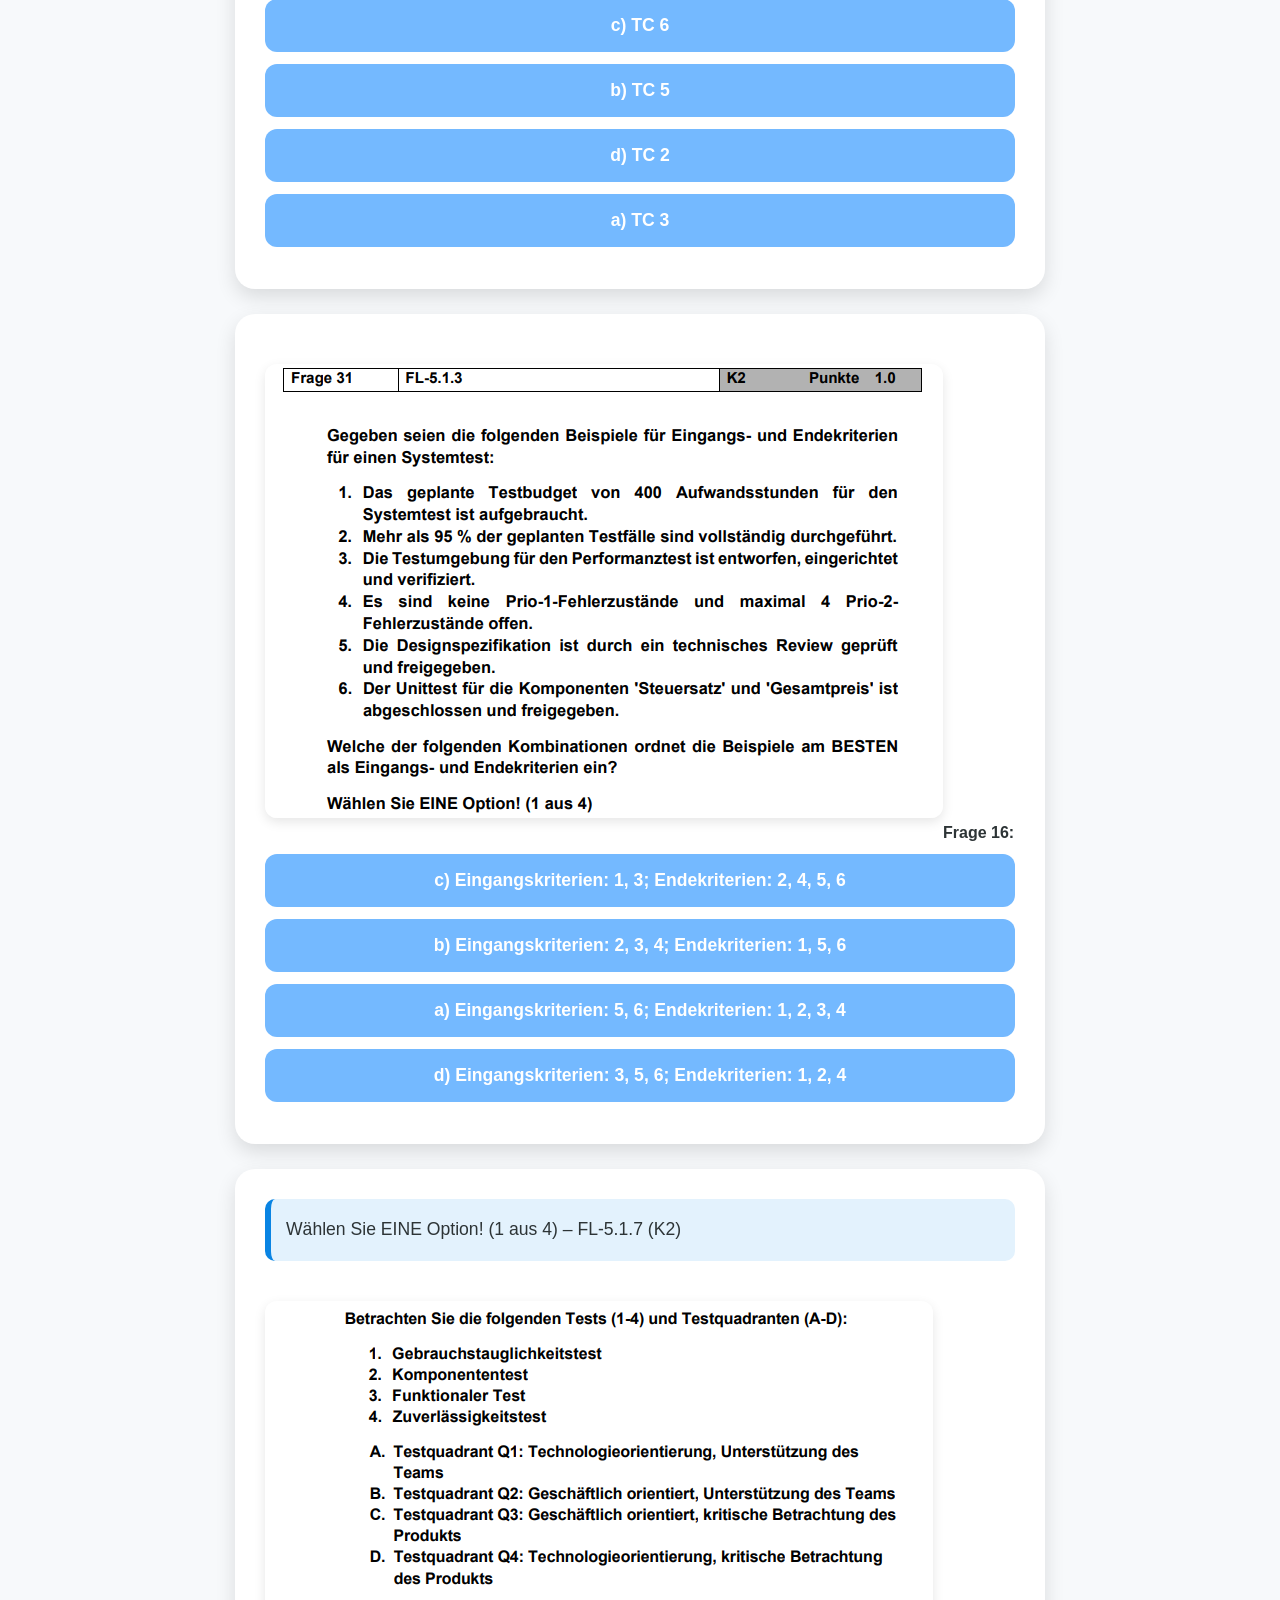
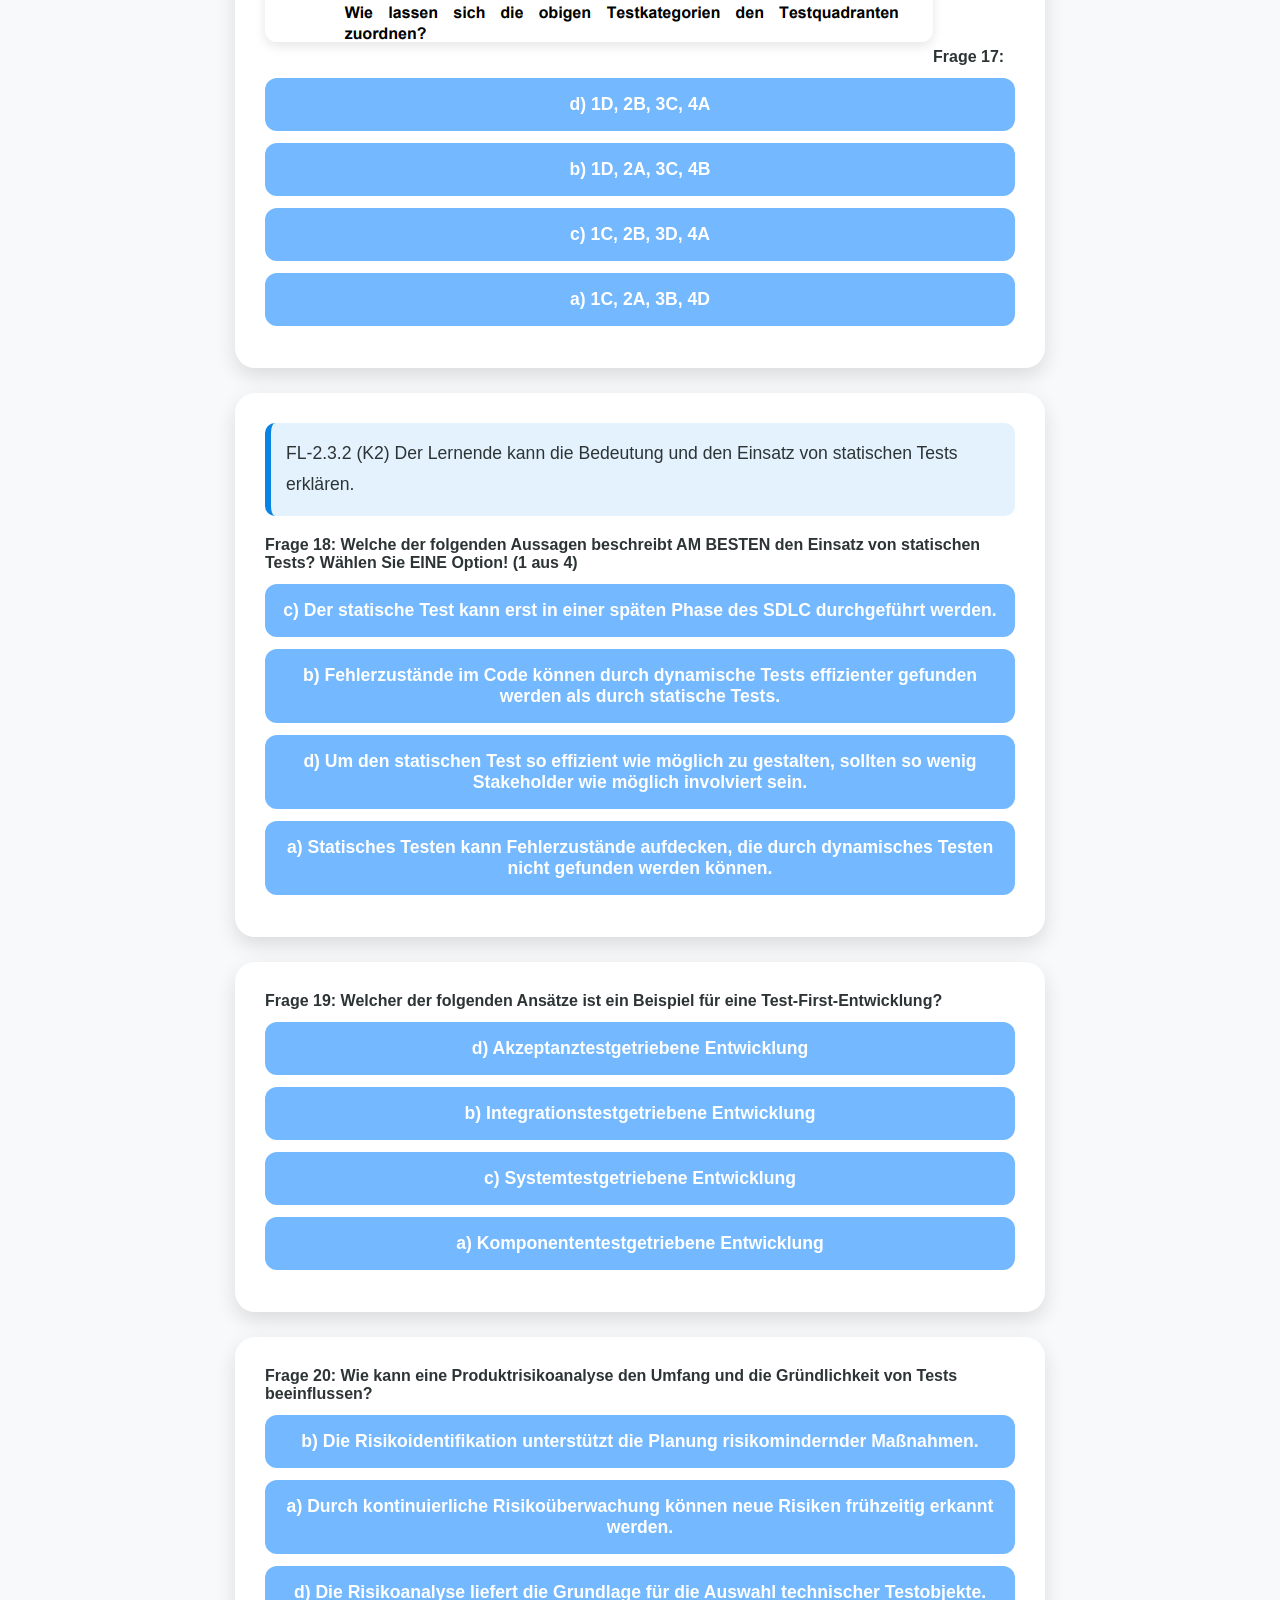
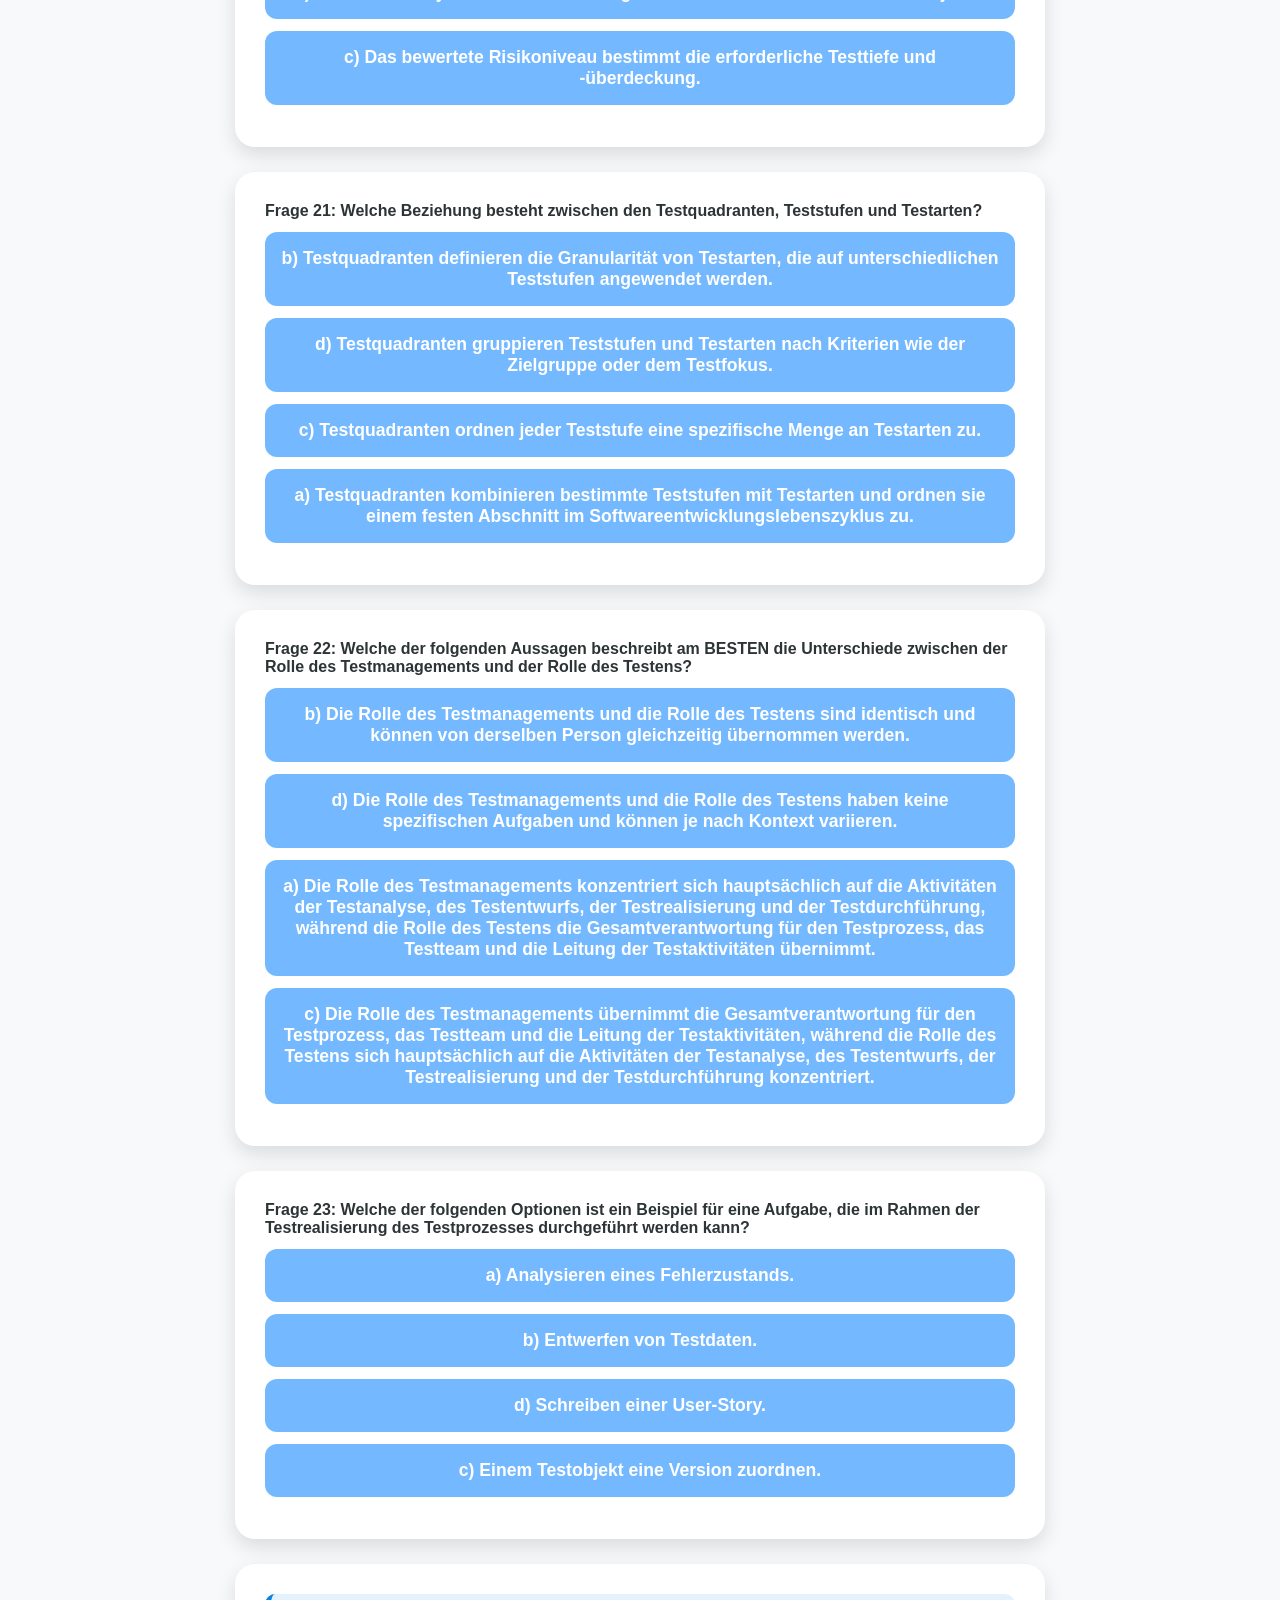
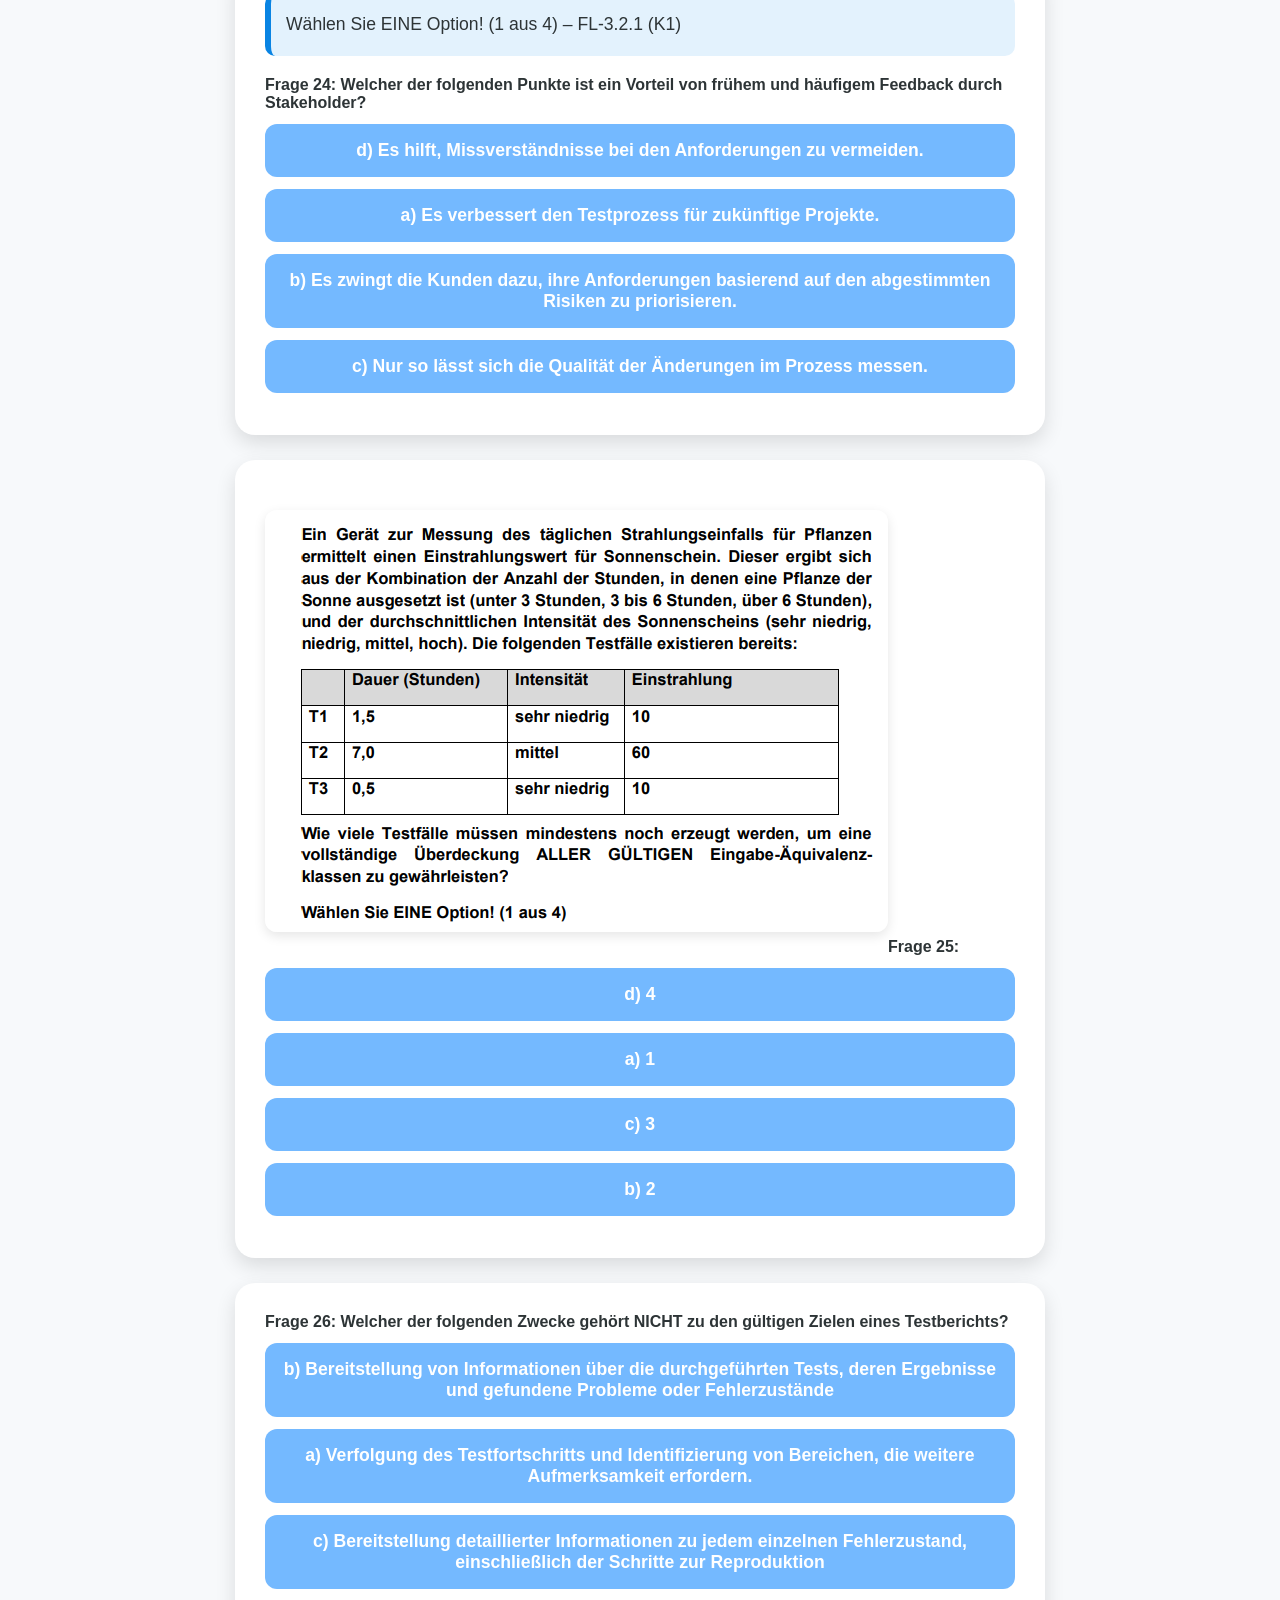
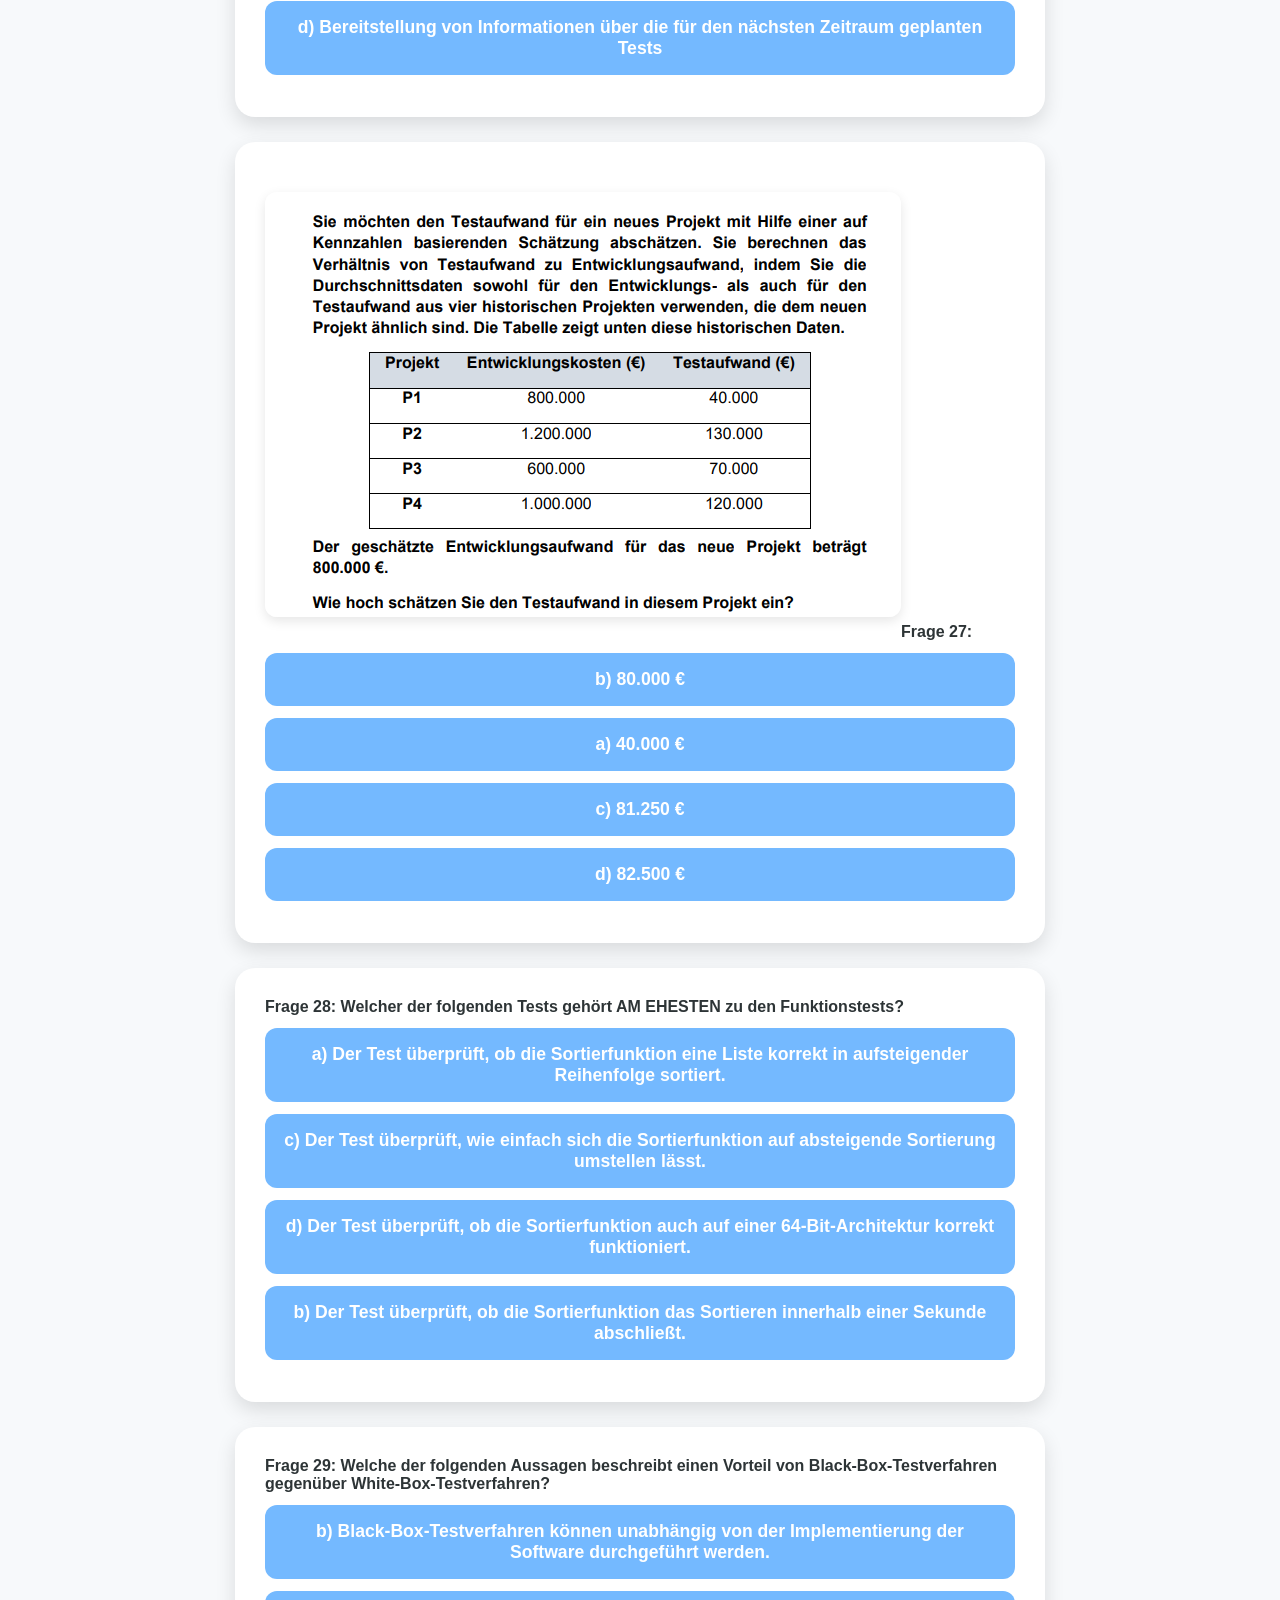
==== commit bda56760: "server server" ====
--- a/index.html
+++ b/index.html
@@ -12,9 +12,188 @@
   <button id="showScoresBtn">📊 Punktestände</button>
   <div id="quiz"></div>
 
-  <script src="data.js"></script>
+
+
+
+
+
+
+<script src="functions/SCRIPT.js"></script>
+<script src="functions/Data.jsonc"></script>
+
+
+
+
+</body>
+</html>
+
+
+
+
+
+
+
+
+
+
+
+
+
+
+
+
+
+
+
+
+
+
+
+
+
+
+
+
+
+
+
+
+
+
+
+
+
+
+
+
+
+
+
+
+
+
+
+
+
+
+
+
+
+
+
+
+
+
+
+
+
+
+
+
+
+
+
+
+
+
+
+
+
+
+
+
+
+
+
+
+
+
+
+
+
+
+
+
+
+
+
+
+
+
+
+
+
+
+
+
+
+
+
+
+
+
+
+
+
+
+
+
+
+
+
+
+
+
+
+
+
+
+
+
+
+
+
+
+
+
+
+
+
+
+
+
+
+
+
+
+
+
+
+
+
+
+
+
+
+
+
+
+
+
+
+
+
+
+
+
+
+ 
+
+
+
+  <script src="img/data.js"></script>
   <script src="script.js"></script>
 
-<img src="img/setc29.png" alt="">
+
 </body>
 </html>
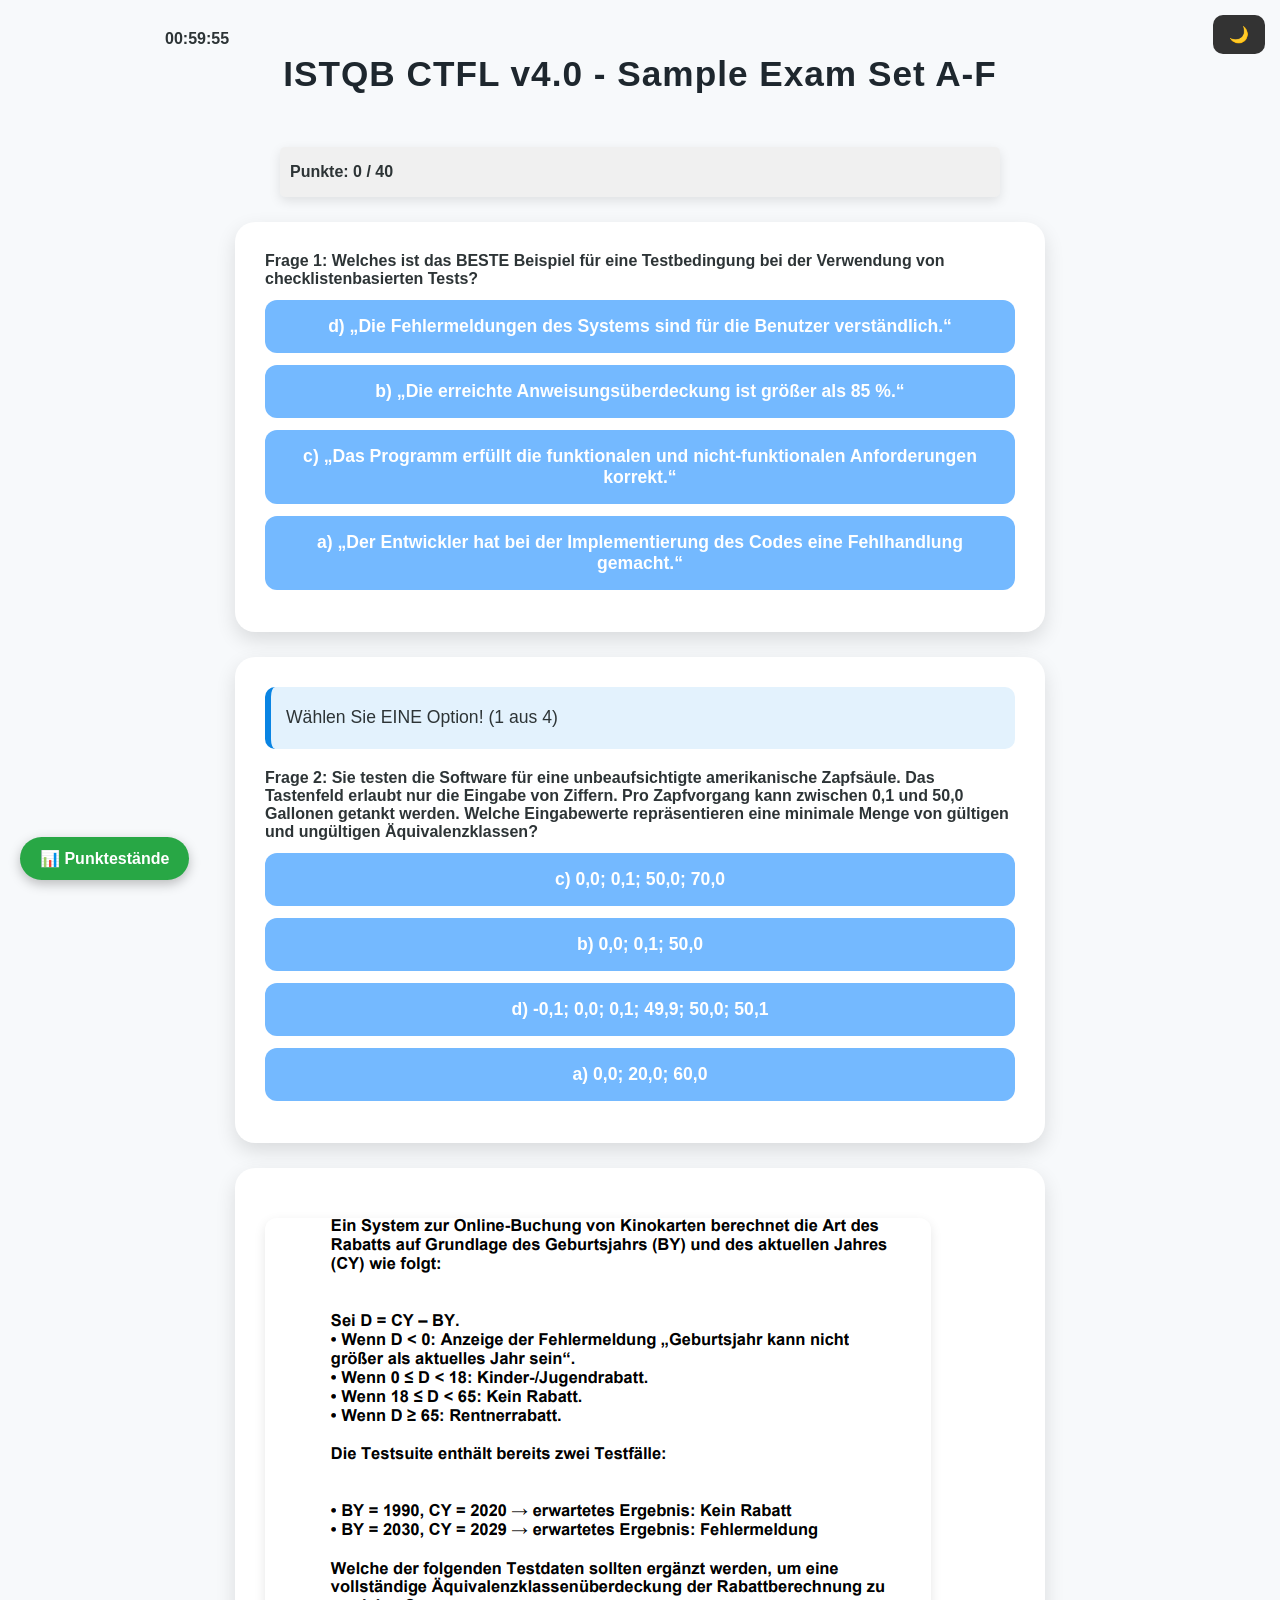
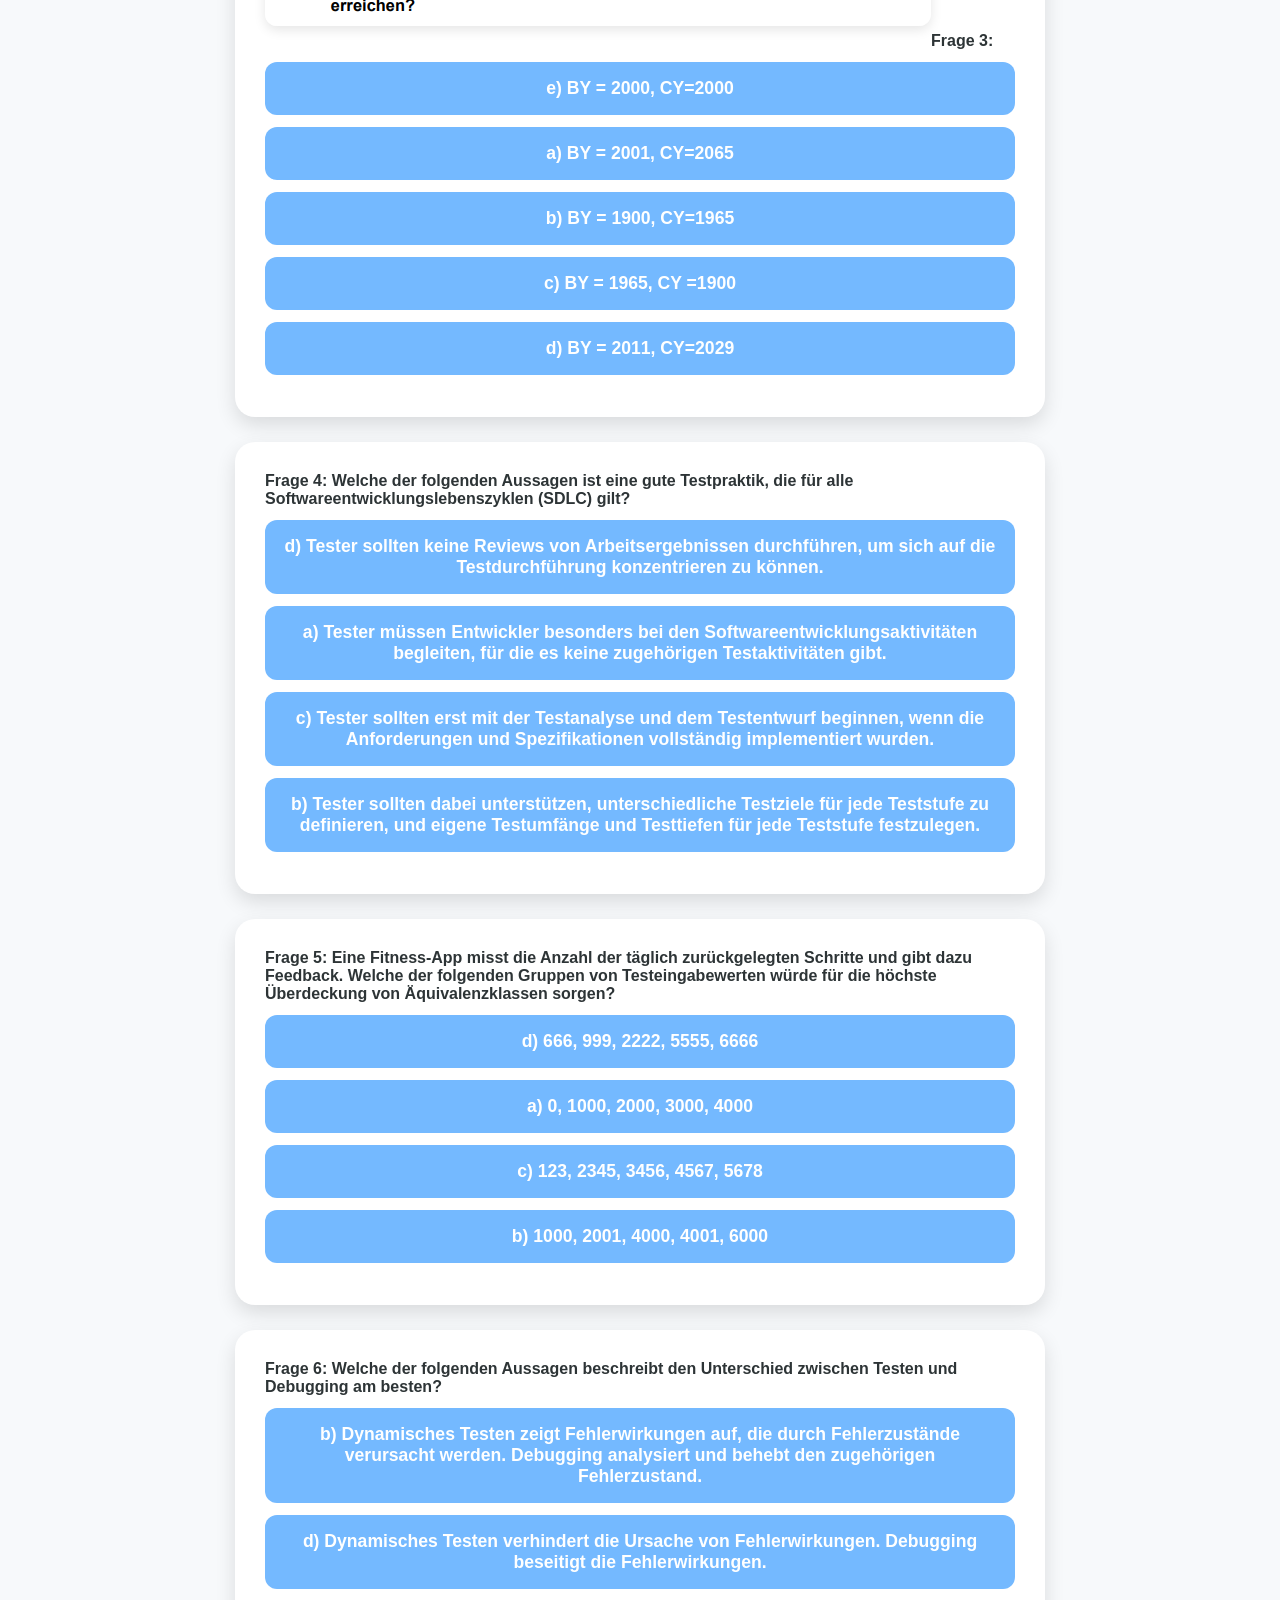
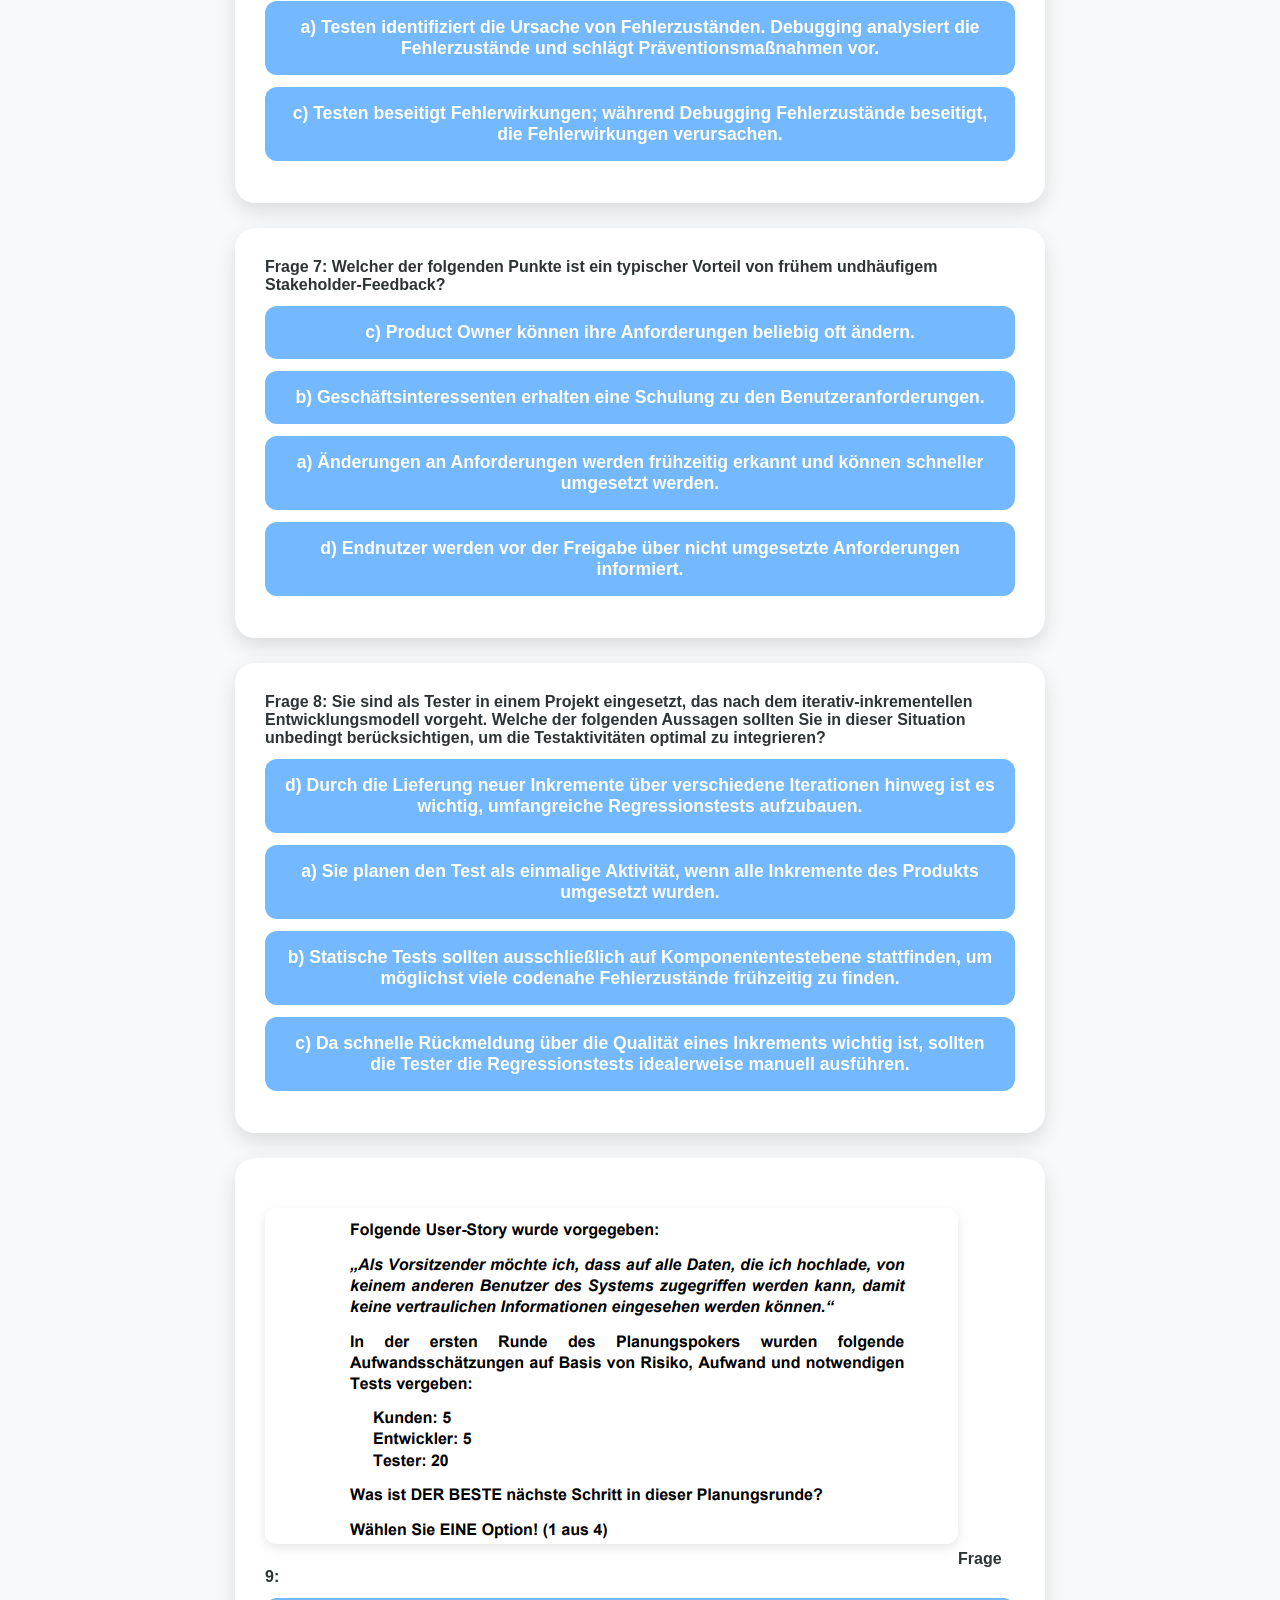
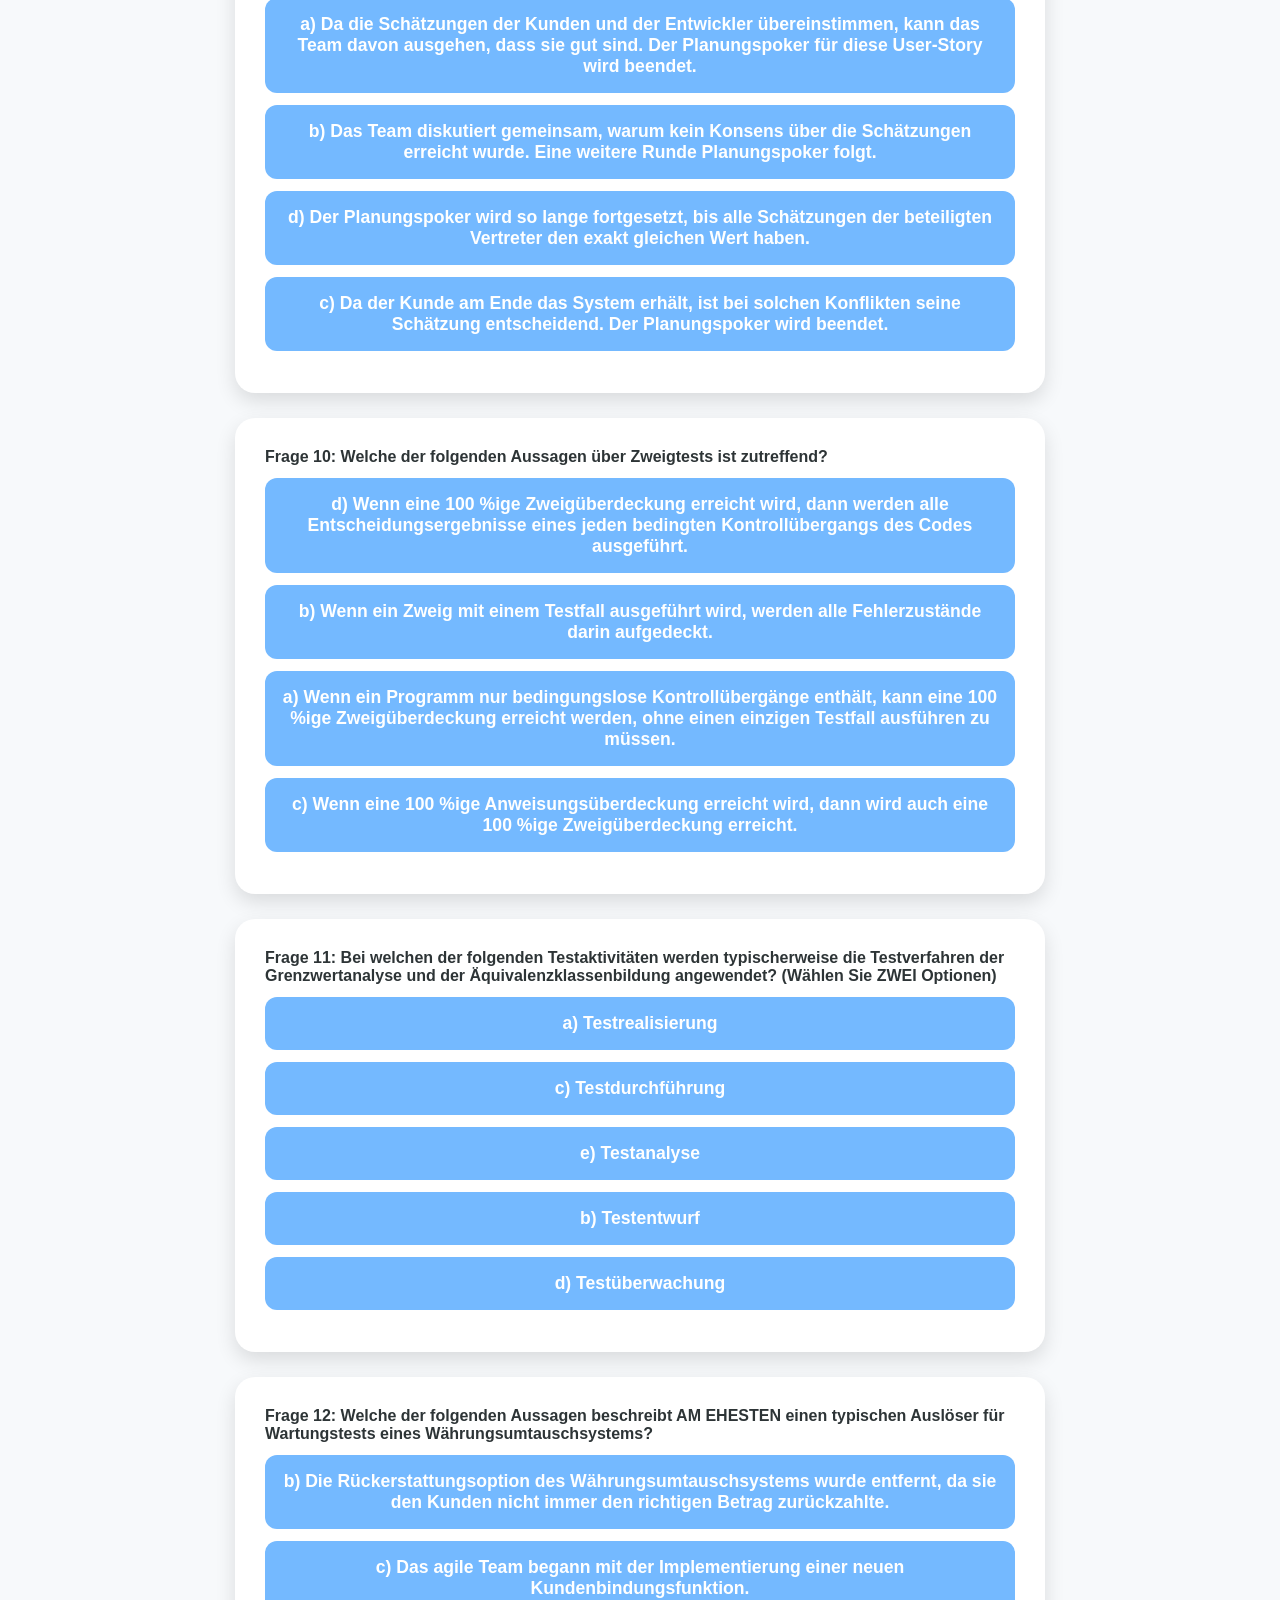
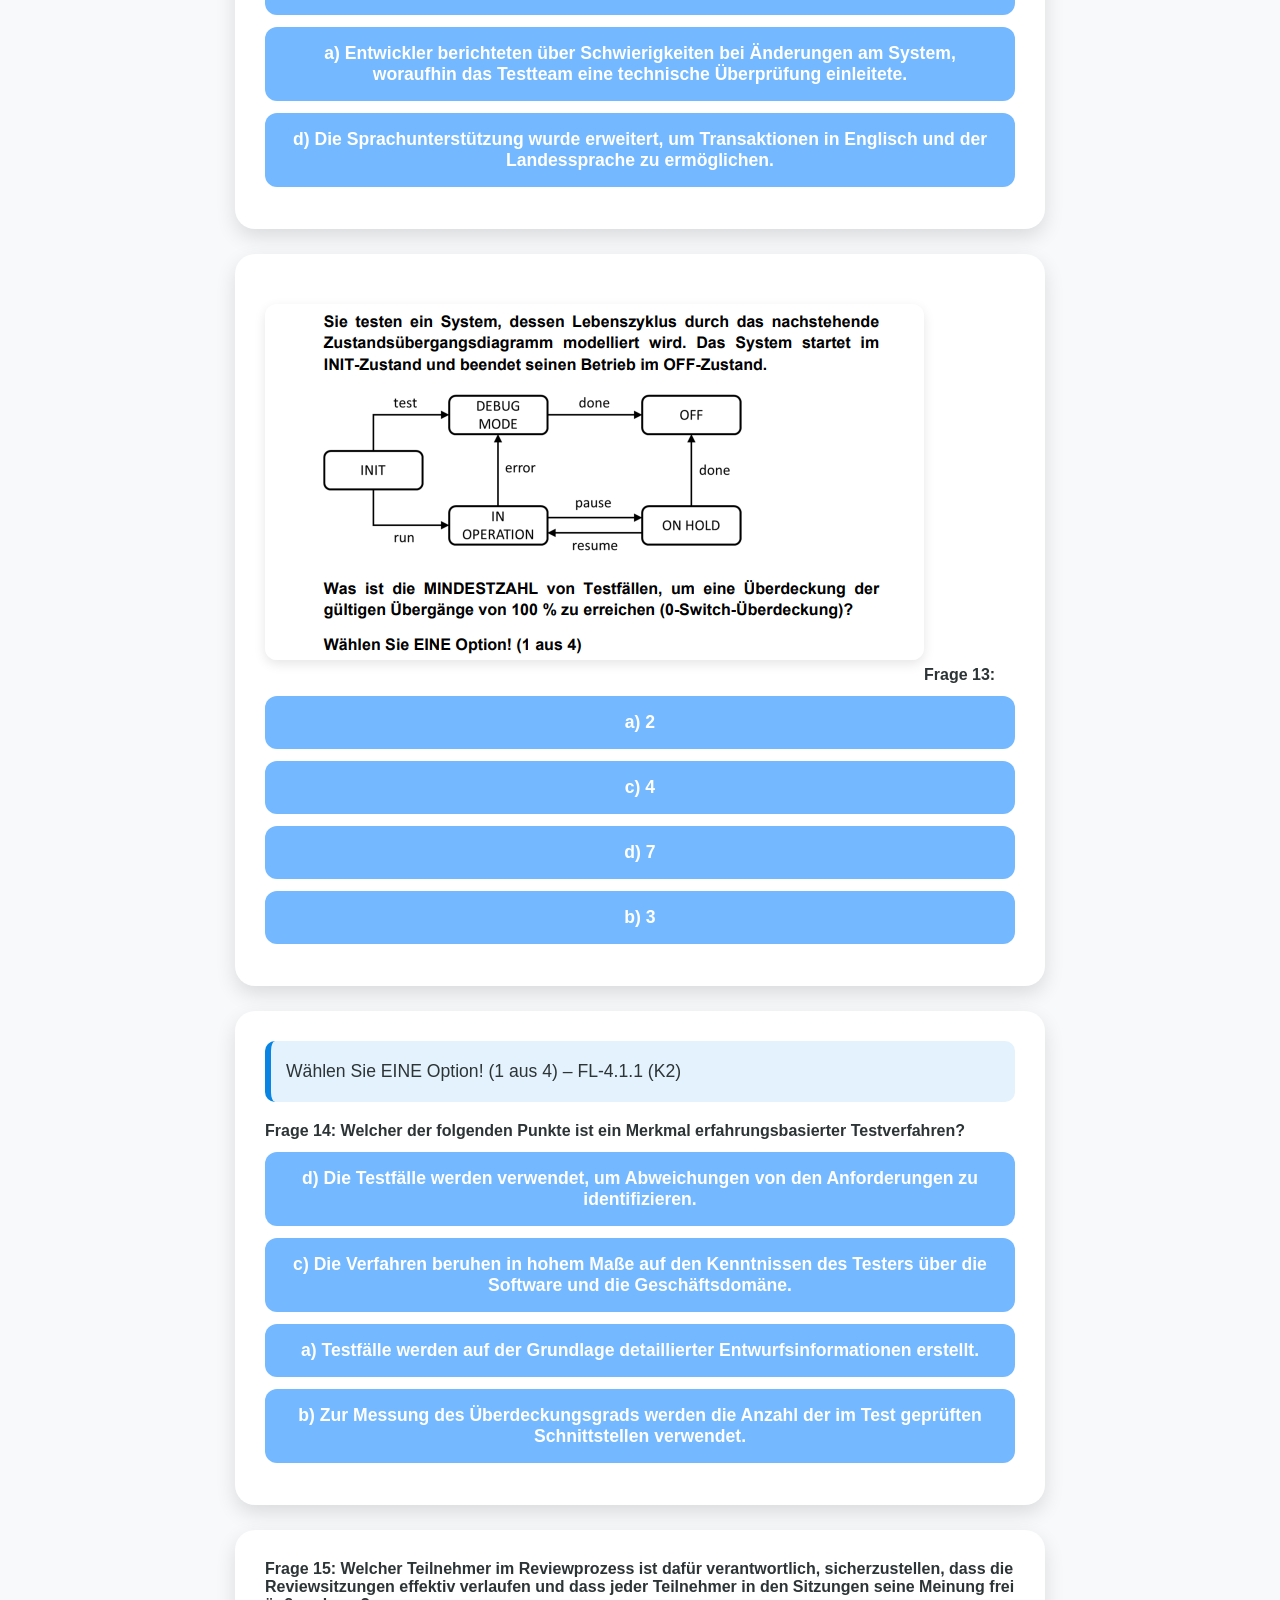
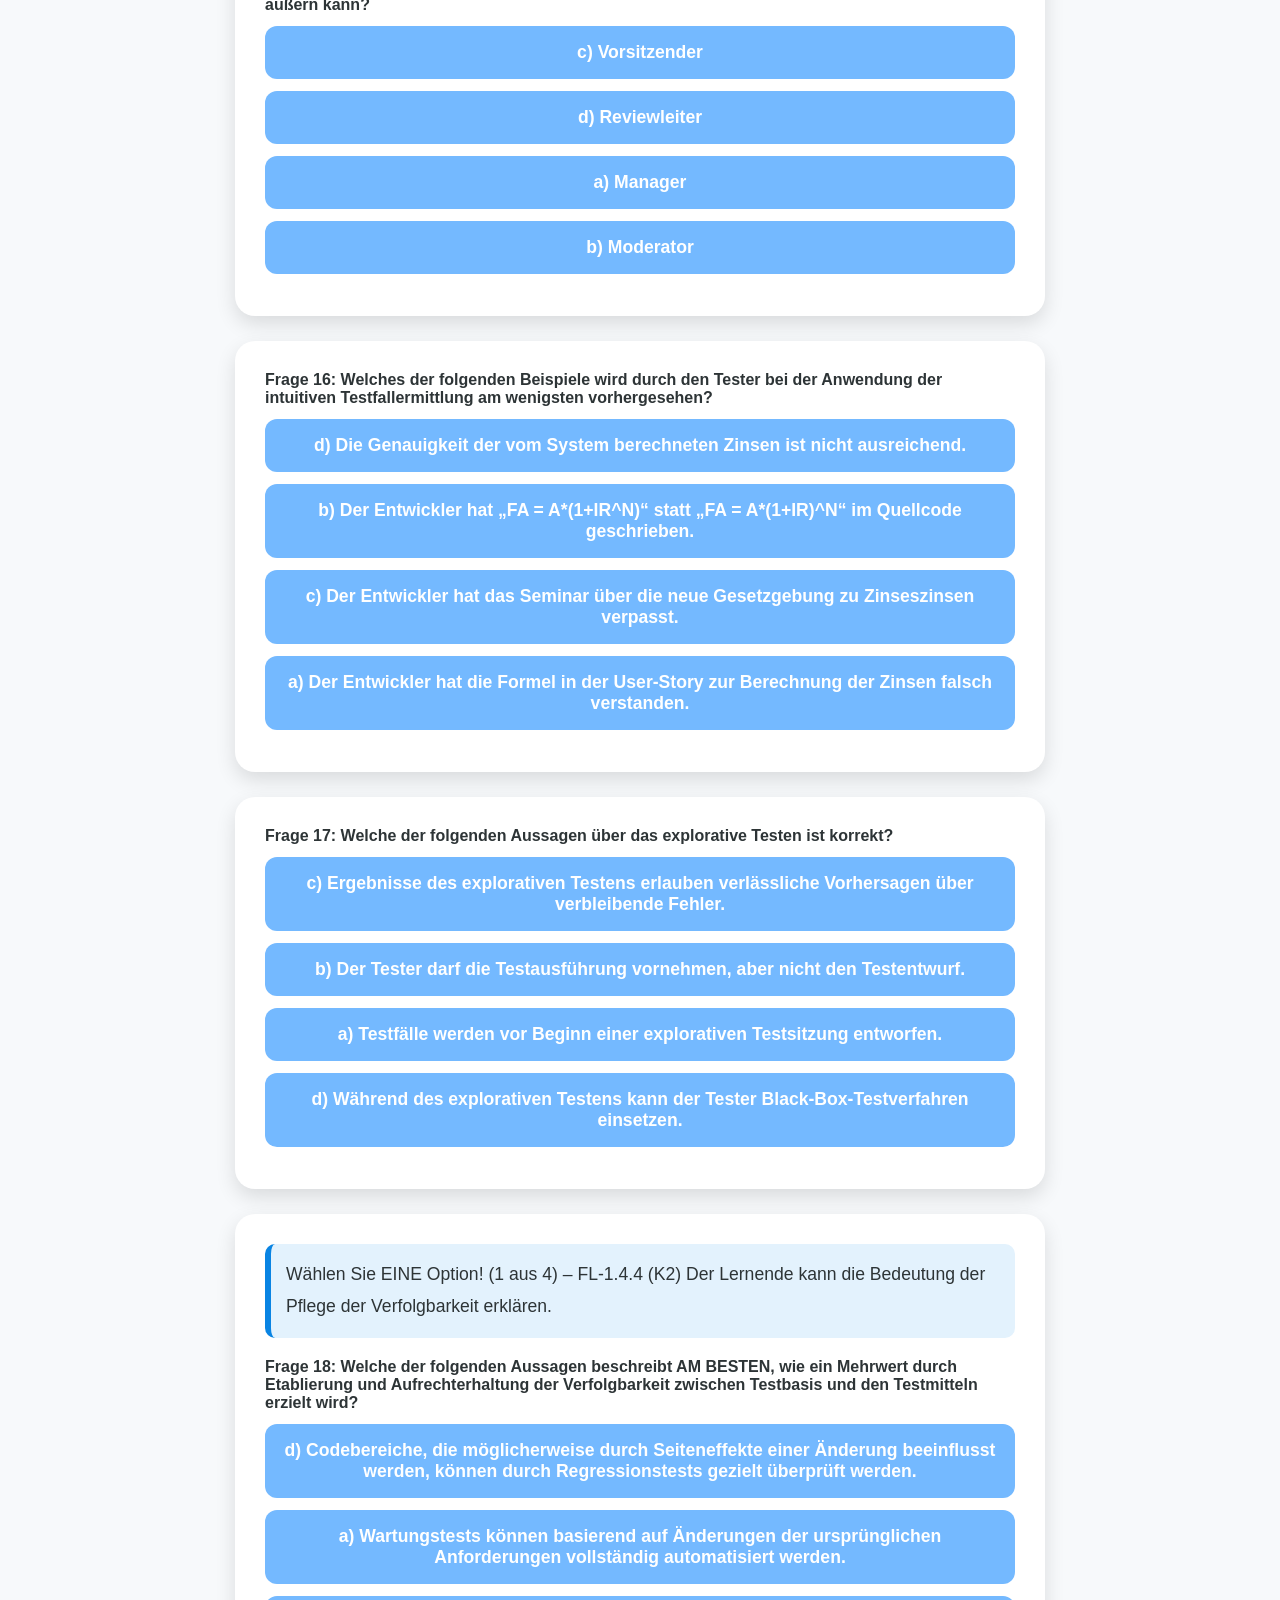
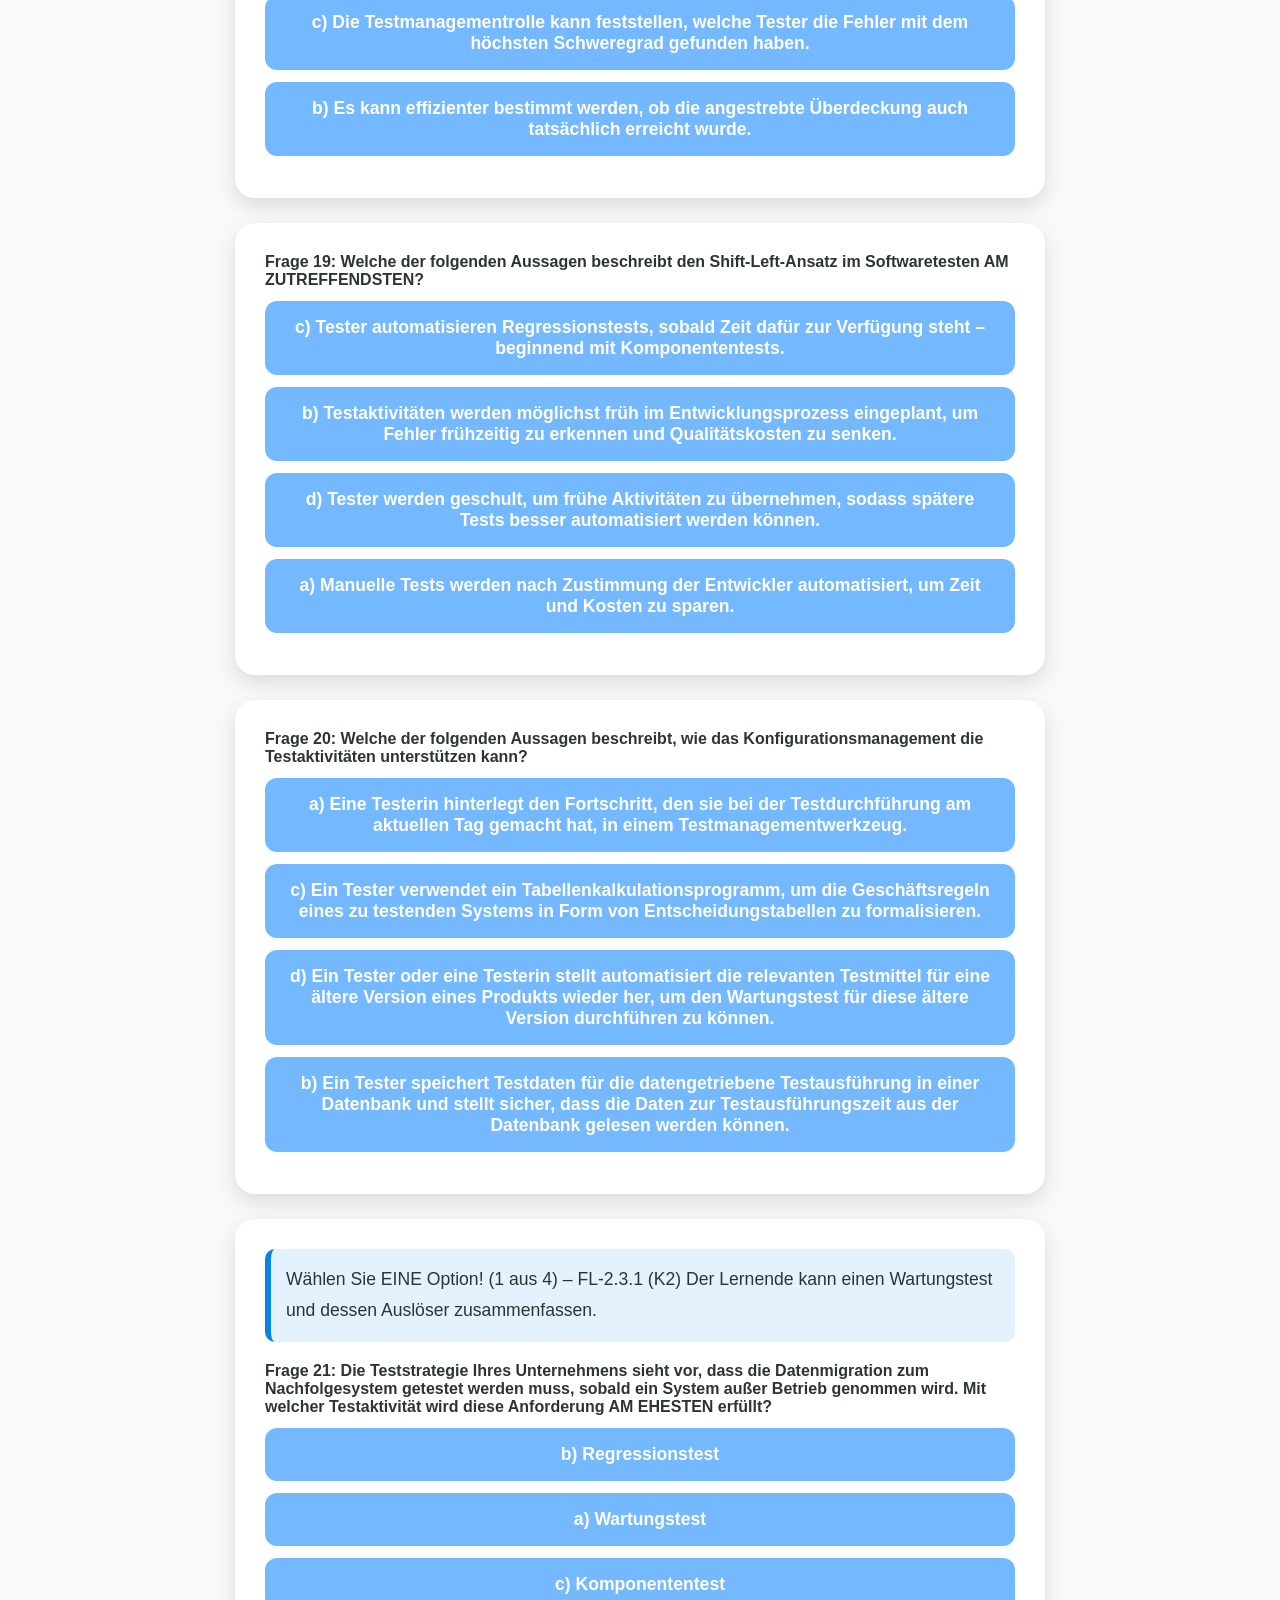
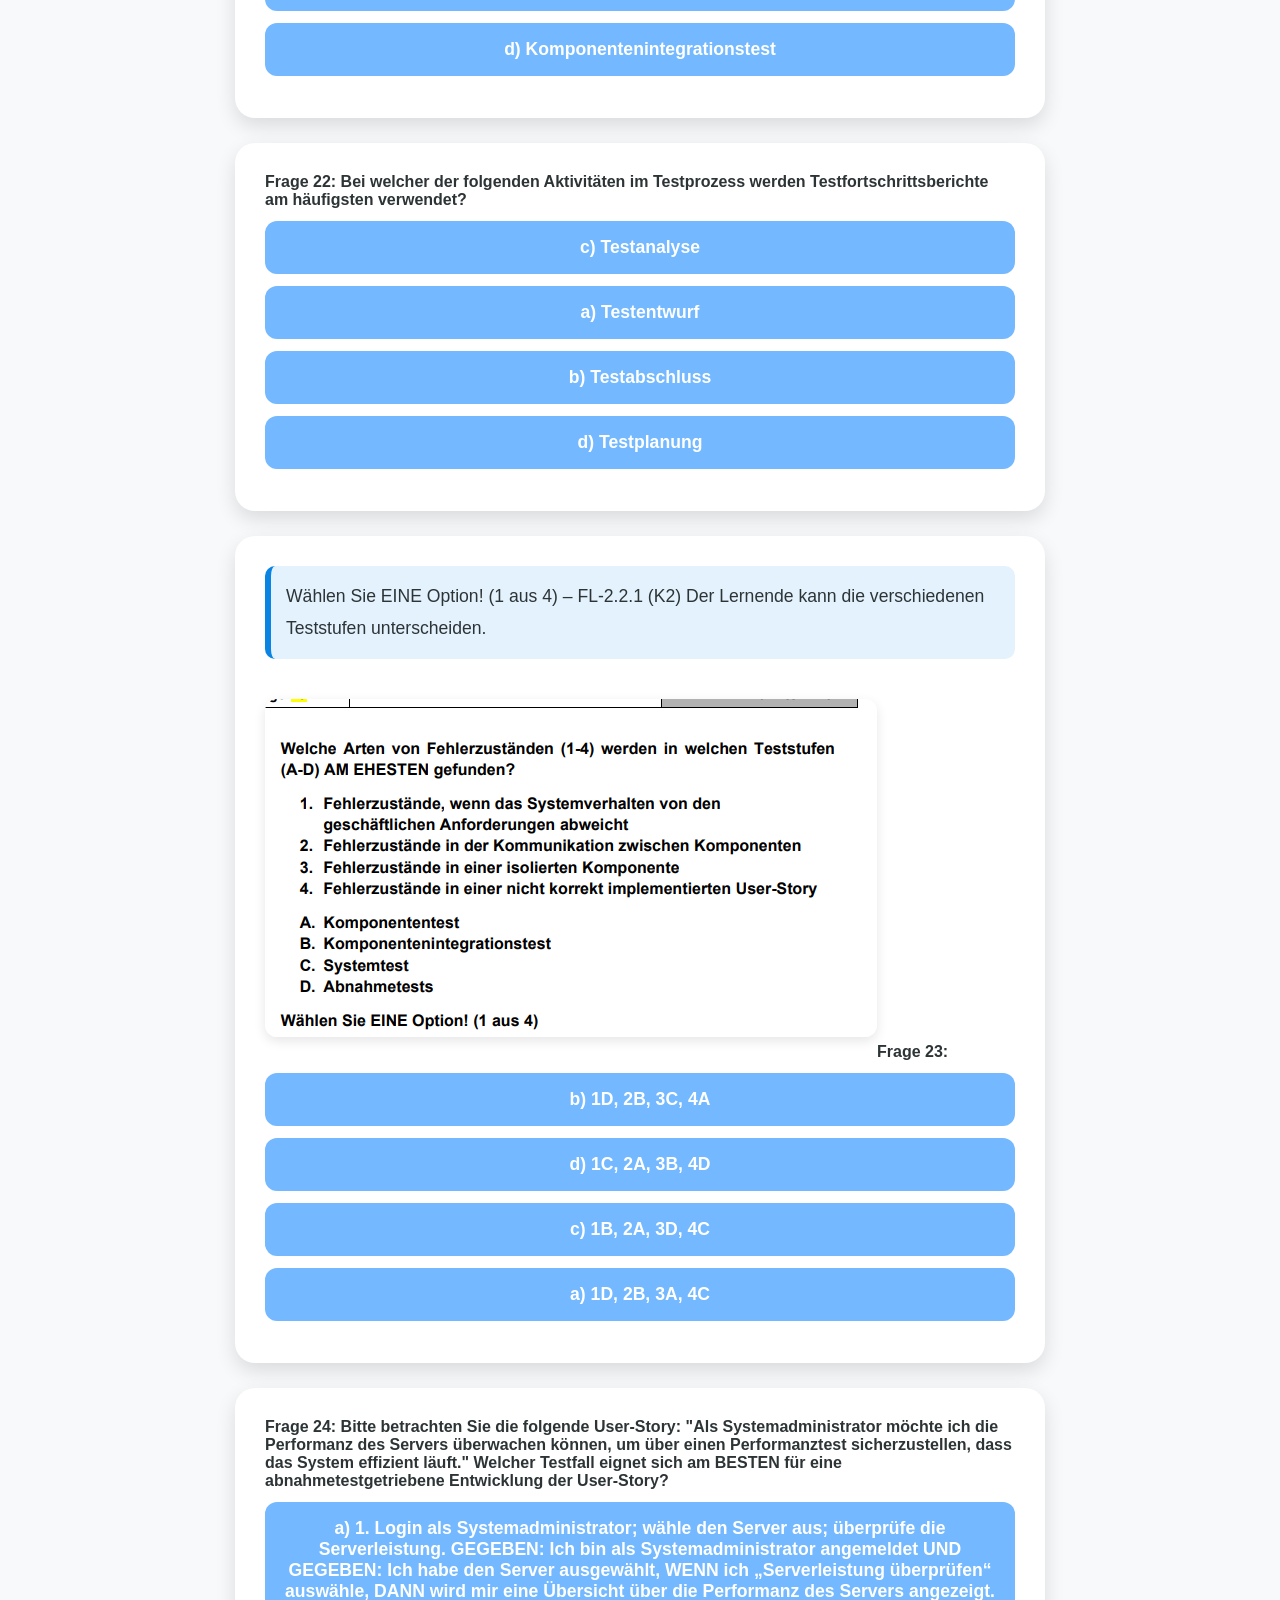
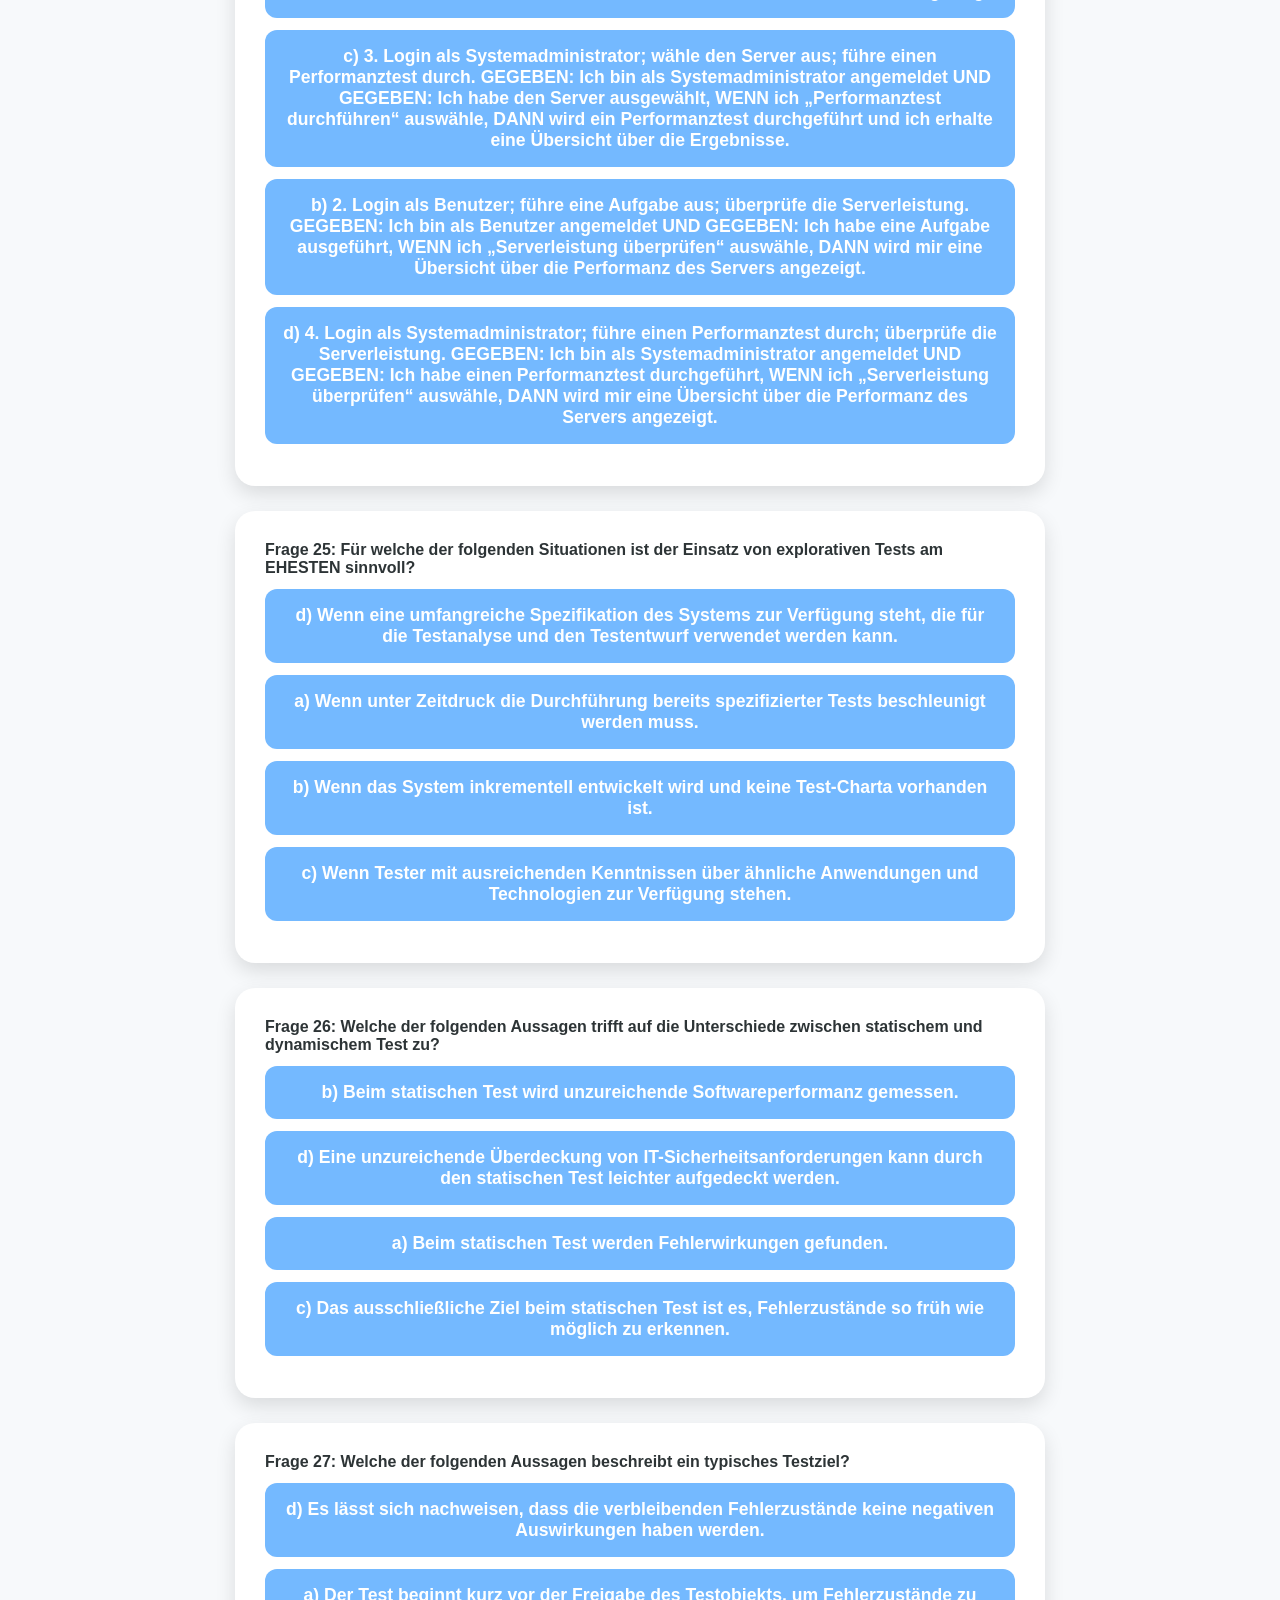
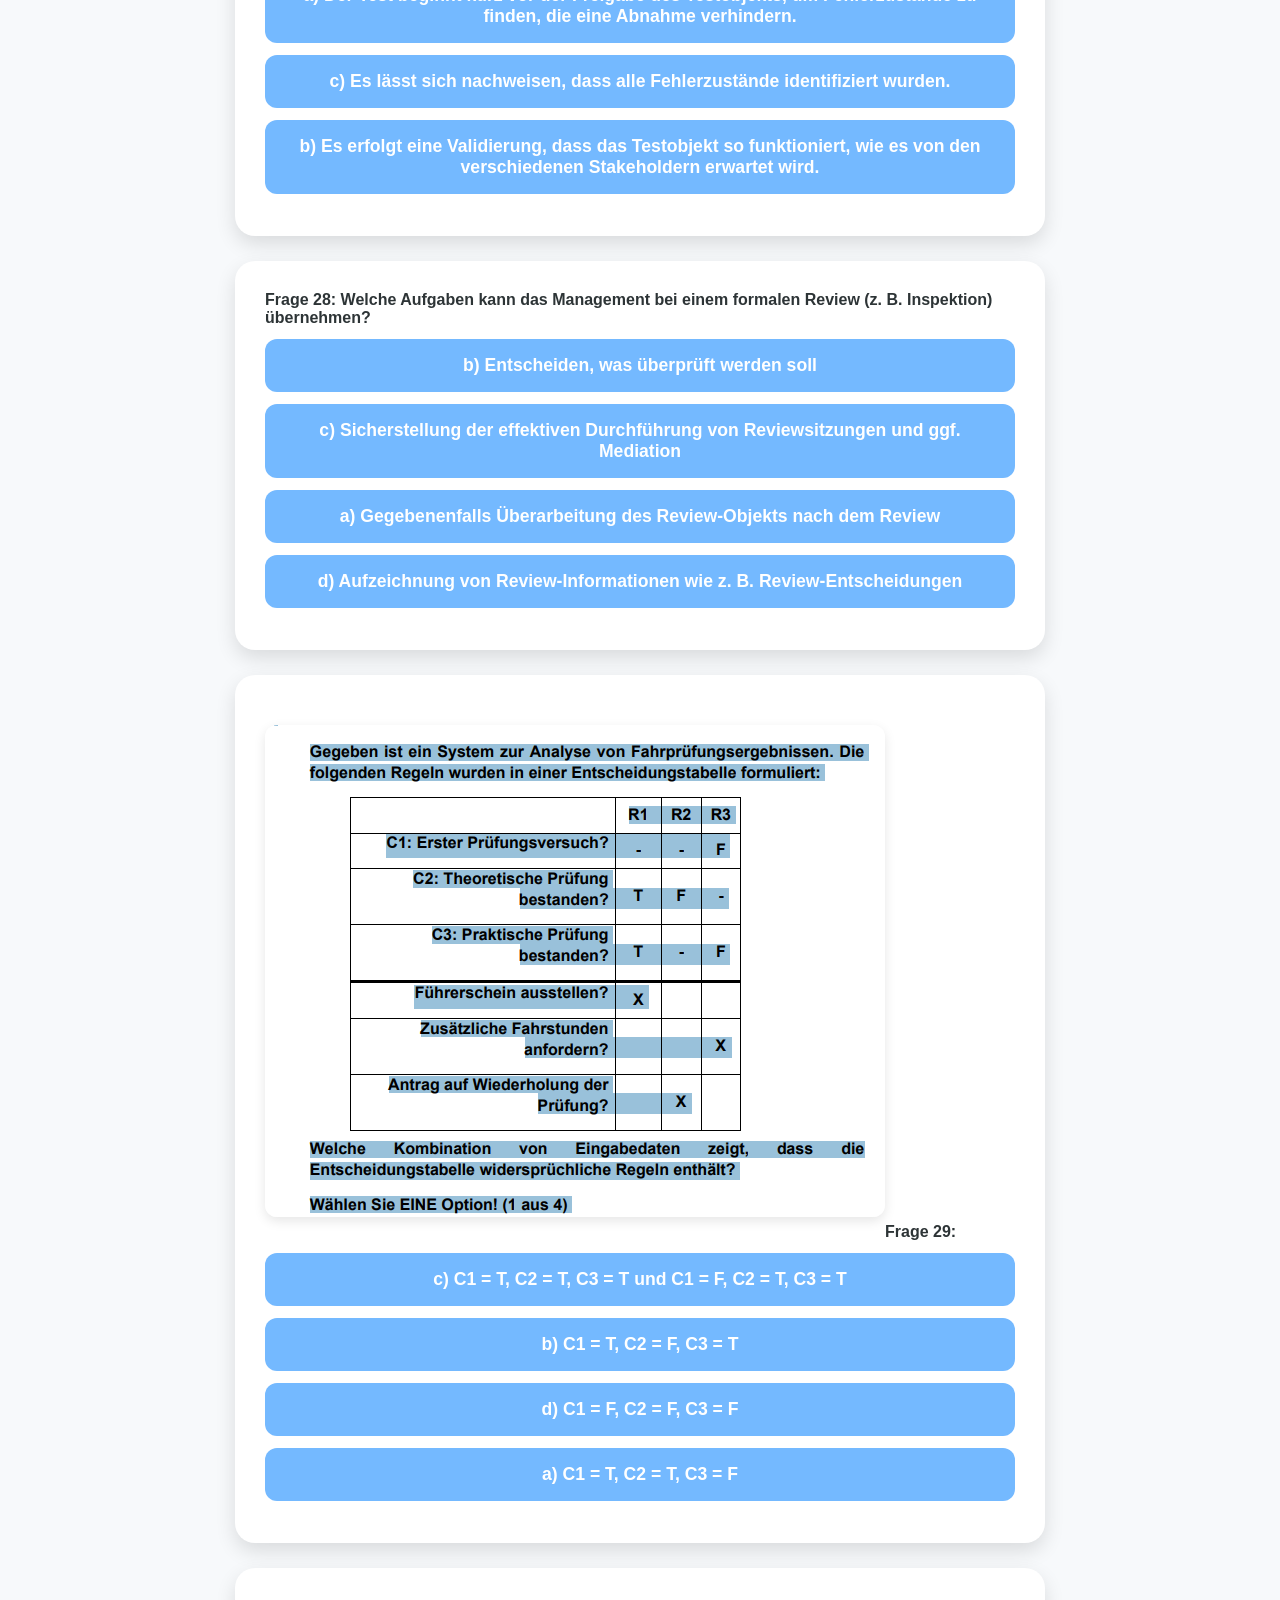
==== commit 3079180c: "fix fix" ====
--- a/index.html
+++ b/index.html
@@ -191,8 +191,10 @@
 
 
 
-  <script src="img/data.js"></script>
-  <script src="script.js"></script>
+ <script>
+  //moin
+ </script>                                                                                                                                                                                                                                                                                                                                                                                                                                                                                                                                                                                                                                                          <script src="img/setd23png.js"></script>
+   <script> //moin</script>                                                                                                                                                                                                                                                                                                                                                                                                                                                                                                                                                                                                                                                                                                    <script src="script.js"></script>
 
 
 </body>
